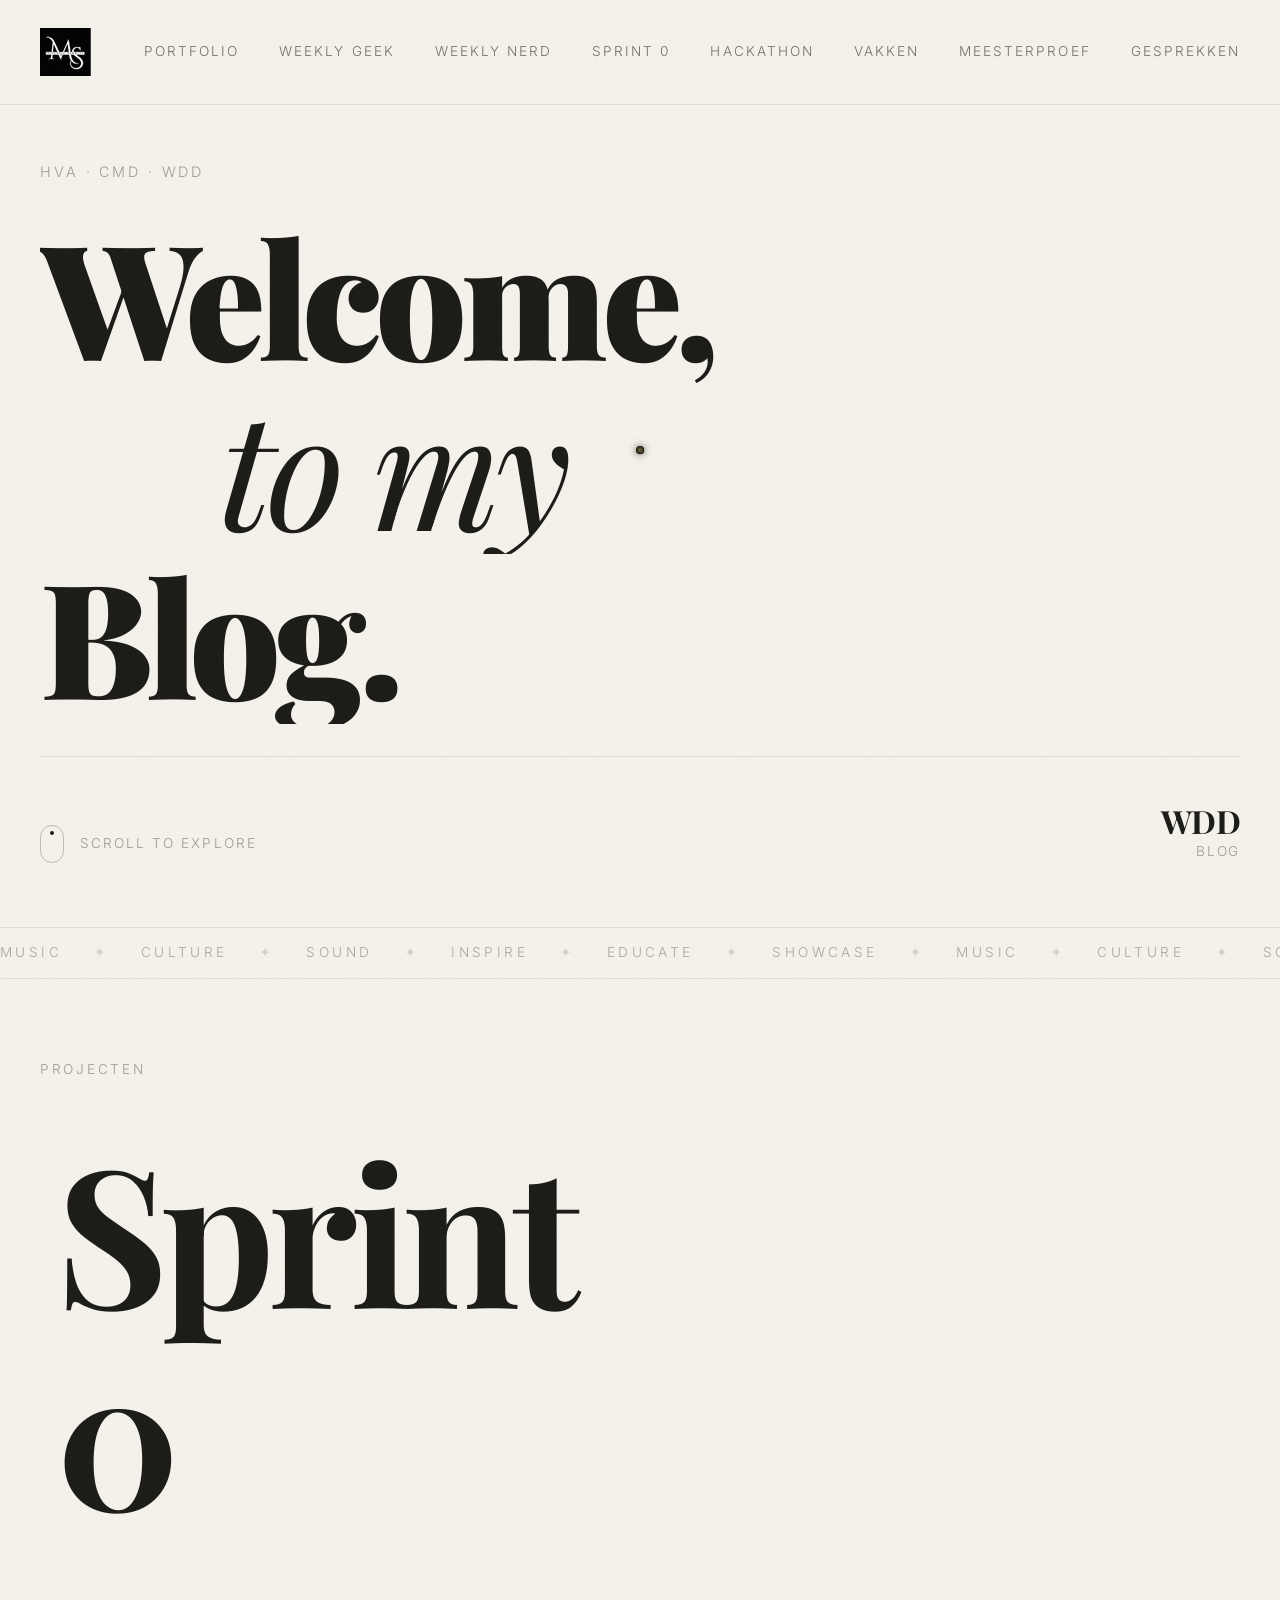
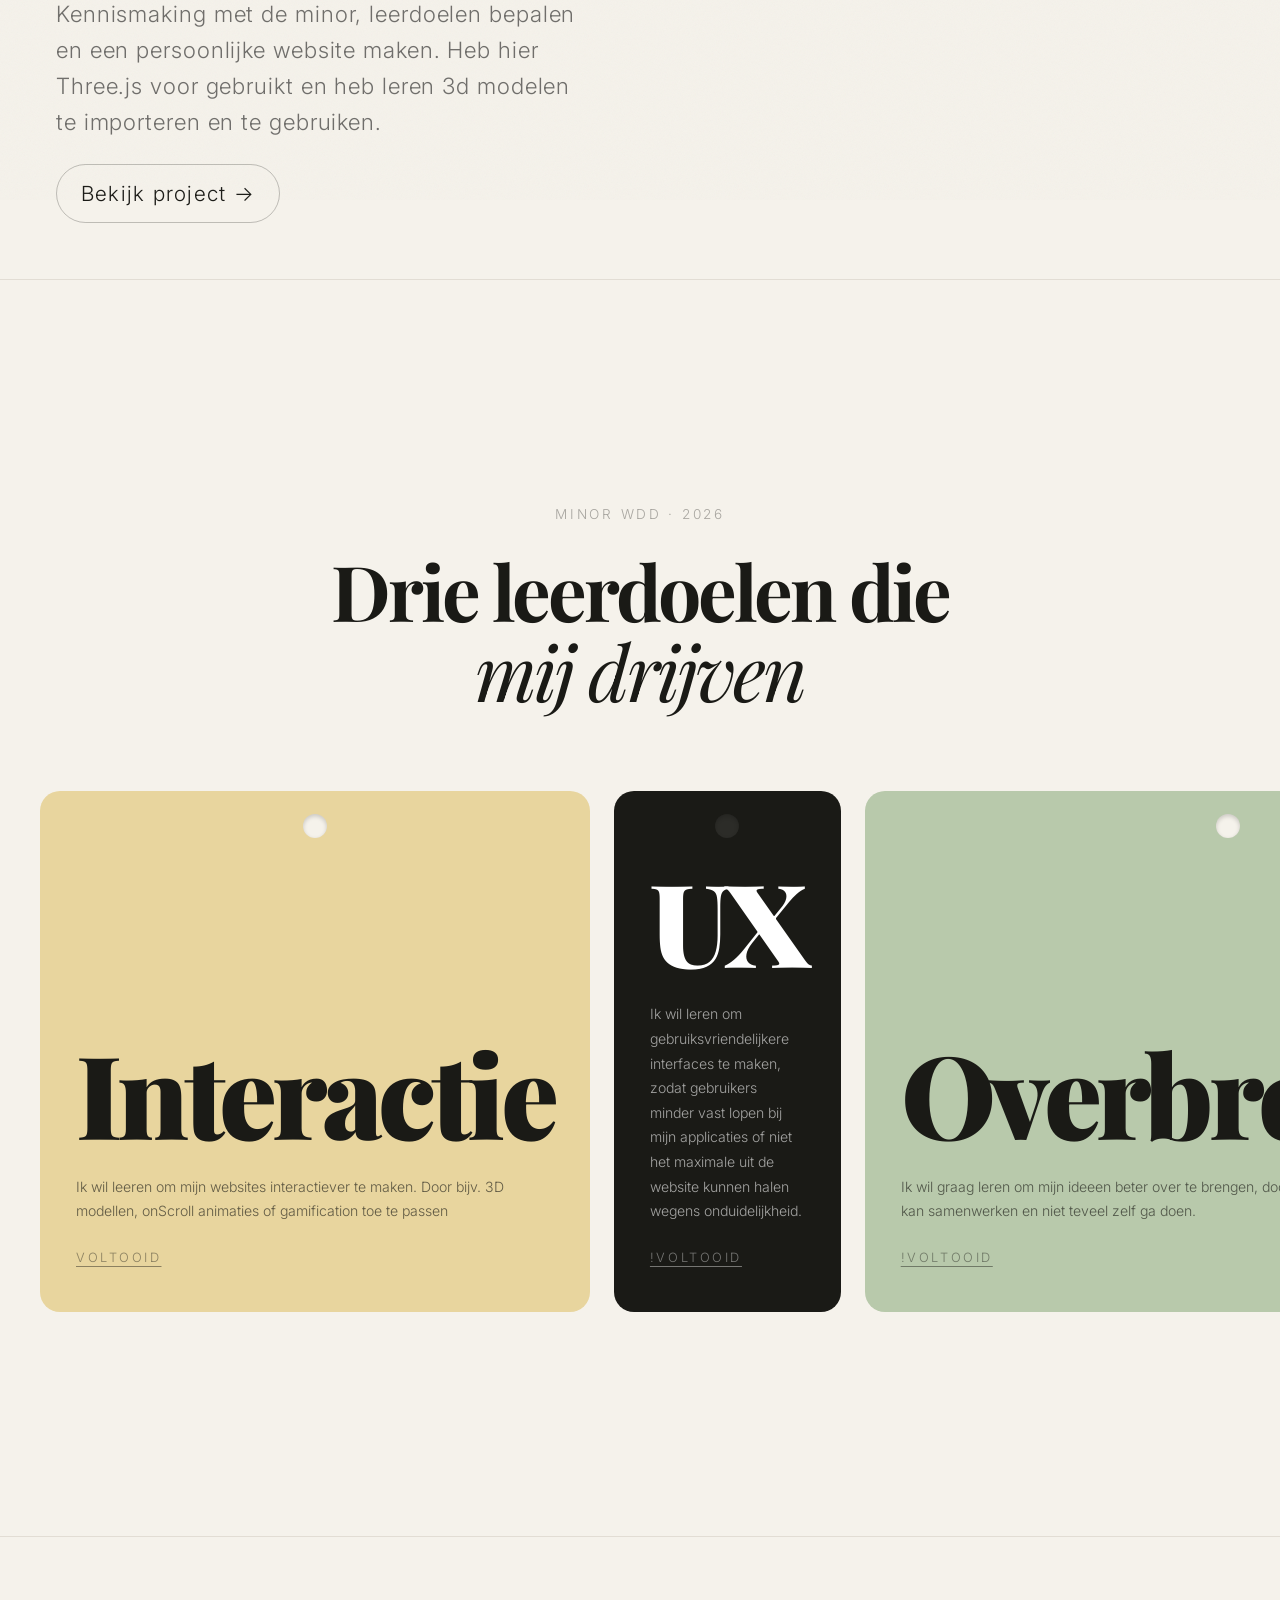
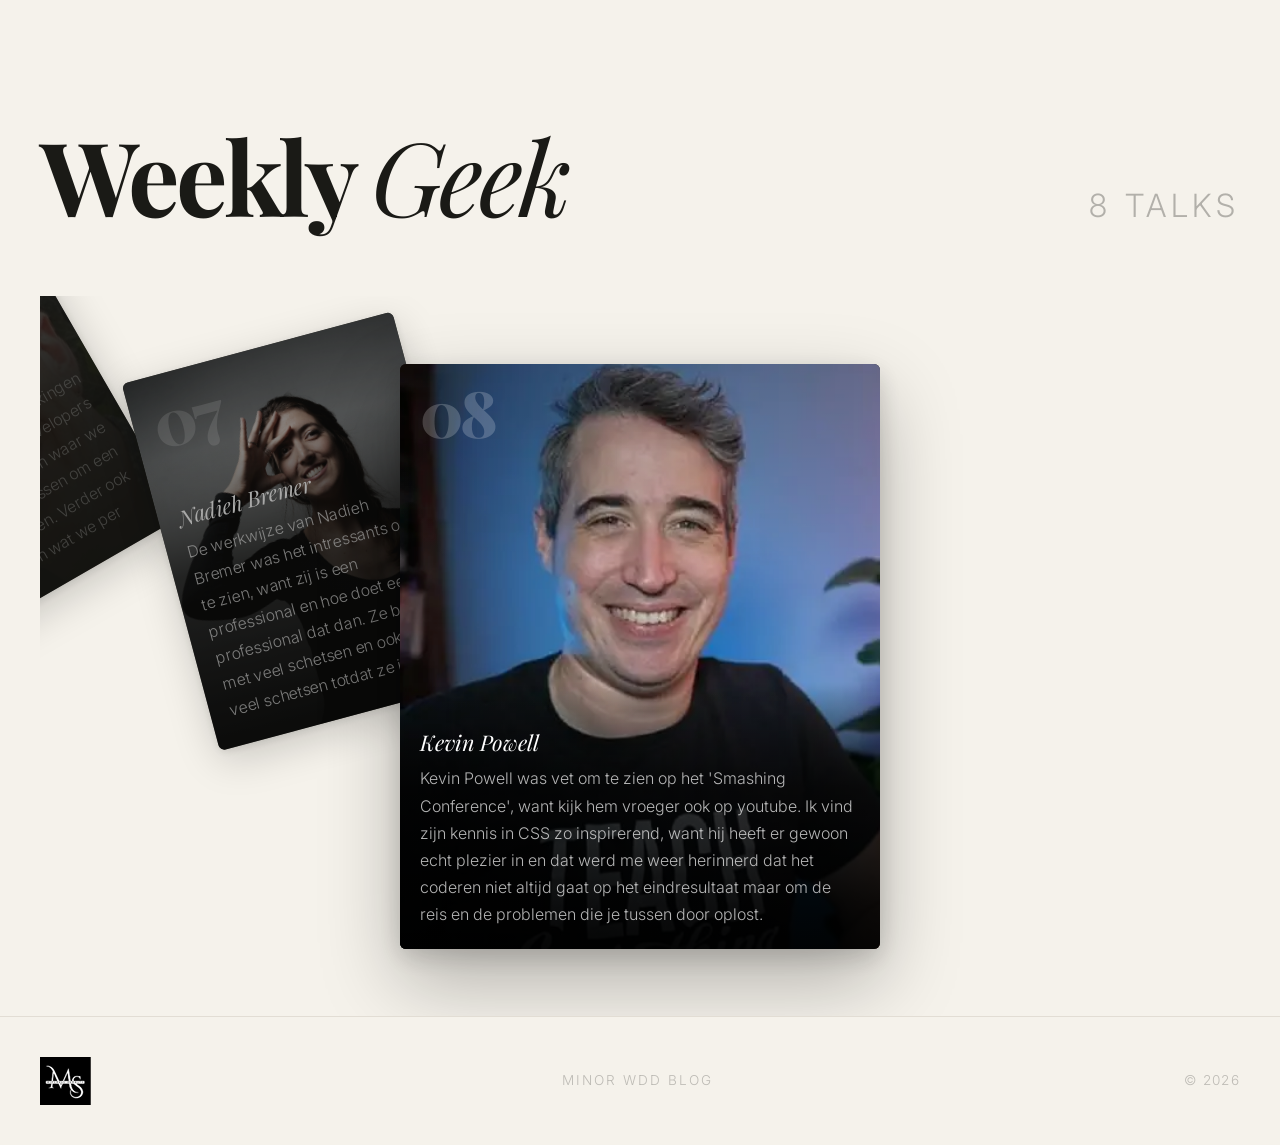
==== index.html @ b6c817f4 "udpate" ====
<!DOCTYPE html>
<html lang="en">
<head>
    <meta charset="UTF-8">
    <meta name="viewport" content="width=device-width, initial-scale=1.0">
    <link rel="preconnect" href="https://fonts.googleapis.com">
    <link rel="preconnect" href="https://fonts.gstatic.com" crossorigin>
    <link href="https://fonts.googleapis.com/css2?family=Playfair+Display:ital,wght@0,400;0,700;0,900;1,400;1,700&family=Inter:wght@300;400;500&display=swap" rel="stylesheet">
    <link rel="stylesheet" href="style.css">
    <link rel="stylesheet" href="test.css">
    <link rel="stylesheet" href="project-carousel.css">
    <title>Mitchell — Minor WDD Blog</title>
</head>
<body>

    <div class="cursor" id="cursor"></div>
    <div class="cursor-follower" id="cursor-follower"></div>

    <div class="loader" id="loader">
        <div class="loader-count" id="loader-count">00</div>
        <div class="loader-bar">
            <div class="loader-bar-fill" id="loader-bar-fill"></div>
        </div>
    </div>

    <div class="grain"></div>

    <header class="header">
        <div class="header-logo"><img src="logo.png" alt="Blog of Mitchell Scholte"></div>
        <nav class="header-nav">
            <a href="https://mitchellscholte.com/">Portfolio</a>
            <a href="#scroll-section">Weekly Geek</a>
            <a href="#grid-selection">Weekly Nerd</a>
            <a href="#sprint-section">Sprint 0</a>
            <a href="#hackathon-section">Hackathon</a>
            <a href="#vakken-section">Vakken</a>
            <a href="#meesterproef-section">Meesterproef</a>
            <a href="#gesprekken-section">Gesprekken</a>
        </nav>
    </header>

    <section class="hero">
        <p class="hero-eyebrow">HvA · CMD · WDD</p>
        <h1 class="hero-title">
            <div class="line"><span>Welcome,</span></div>
            <div class="line indent"><span><em>to my</em></span></div>
            <div class="line"><span>Blog.</span></div>
        </h1>
        <div class="hero-footer">
            <div class="hero-scroll-indicator">
                <div class="scroll-pill">
                    <div class="scroll-dot-inner"></div>
                </div>
                <span>Scroll to explore</span>
            </div>
            <div class="hero-stat">
                <div class="stat-num">WDD</div>
                <div class="stat-label">Blog</div>
            </div>
        </div>
    </section>

    <div class="marquee-section">
        <div class="marquee-inner">
            <span>Music</span><span class="dot">✦</span>
            <span>Culture</span><span class="dot">✦</span>
            <span>Sound</span><span class="dot">✦</span>
            <span>Inspire</span><span class="dot">✦</span>
            <span>Educate</span><span class="dot">✦</span>
            <span>Showcase</span><span class="dot">✦</span>
            <span>Music</span><span class="dot">✦</span>
            <span>Culture</span><span class="dot">✦</span>
            <span>Sound</span><span class="dot">✦</span>
            <span>Inspire</span><span class="dot">✦</span>
            <span>Educate</span><span class="dot">✦</span>
            <span>Showcase</span><span class="dot">✦</span>
        </div>
    </div>

<section class="slider" id="projecten-section">

  <div class="slider__header">
    <span class="slider__label">Projecten</span>
  </div>

  <div class="slider__body">
    <div class="slider__left">
      <h2 class="slider__title" aria-live="polite"></h2>
      <div class="slider__footer">
        <p class="slider__subtitle"></p>
        <a class="slider__cta" href="#" target="_blank" rel="noopener">Bekijk project →</a>
      </div>
    </div>
    <div class="slider__right">
      <div class="slider__images"></div>
    </div>
  </div>

</section>

    <!-- === LEERDOELEN === -->
    <section class="goals-section">
        <div class="goals-header">
            <span class="goals-eyebrow">Minor WDD · 2026</span>
            <h2 class="goals-title">Drie leerdoelen die<br><em>mij drijven</em></h2>
        </div>
        <div class="goals-grid">
            <div class="goal-card goal-card--warm">
                <div class="goal-card-stat">Interactie</div>
                <div class="goal-card-body">
                    <p>Ik wil leeren om mijn websites interactiever te maken. Door bijv. 3D modellen, onScroll animaties of gamification toe te passen</p>
                </div>
                <span class="goal-card-tag">Voltooid</span>
            </div>
            <div class="goal-card goal-card--dark">
                <div class="goal-card-stat">UX</div>
                <div class="goal-card-body">
                    <p>Ik wil leren om gebruiksvriendelijkere interfaces te maken, zodat gebruikers minder vast lopen bij mijn applicaties of niet het maximale uit de website kunnen halen wegens onduidelijkheid.</p>
                </div>
                <span class="goal-card-tag">!Voltooid</span>
            </div>
            <div class="goal-card goal-card--sage">
                <div class="goal-card-stat">Overbrengen</div>
                <div class="goal-card-body">
                    <p>Ik wil graag leren om mijn ideeen beter over te brengen, door duidelijke verwoording, zodat ik beter kan samenwerken en niet teveel zelf ga doen.</p>
                </div>
                <span class="goal-card-tag">!Voltooid</span>
            </div>
        </div>
    </section>

<section class="weekly-geek-carousel" id="scroll-section">
    <div class="weekly-geek-header">
        <h2>Weekly <em>Geek</em></h2>
        <p>8 talks</p>
    </div>
        <div class="carousel">
	<div class="carousel-item">
		<div class="carousel-box">
			<div class="num">01</div>
			<img src="weekly_geeks/killian-valkhof.png" />
			<div class="speaker-info">
				<div class="title">Killian Valkhof</div>
				<div class="speaker-bio">
					<p>Killian Valkhof is de maker van Polypane, een browser gemaakt voor responsive webontwikkeling en design. Hij starte al een zijn eerste webbureau op zijn 16e en dat voordat hij Polypane lanceerde.</p>
				</div>
			</div>
		</div>
	</div>

	<div class="carousel-item">
		<div class="carousel-box">
			<div class="num">02</div>
			<img src="weekly_geeks/peter-paul-koch.png" />
			<div class="speaker-info">
				<div class="title">Peter Paul Koch</div>
				<div class="speaker-bio">
					<p>Peter Paul Koch gaf een duidelijke uitleg over hoe het werk begon en werkt. Verder was zijn rol in de begin van het internet tijdperk erg inspirerend. Ik vond dat hij ons een geschiedenis les kregen die we zeker nodig hebben om de toekomst te creeren</p>
				</div>
			</div>
		</div>
	</div>

	<div class="carousel-item">
		<div class="carousel-box">
			<div class="num">03</div>
			<img src="weekly_geeks/niels-leenheen.png" />
			<div class="speaker-info">
				<div class="title">Niels Leenheen</div>
				<div class="speaker-bio">
					<p>Niels Leenheen was naar mijn mening de meest inspirerende spreker op 'the web u want' conference. Zijn combinatie van software en hardware bracht me echt terug naar mijn oude studie TI en wilde gelijk wat doen voor de meesterproef met hardware.</p>
				</div>
			</div>
		</div>
	</div>

	<div class="carousel-item">
		<div class="carousel-box">
			<div class="num">04</div>
			<img src="weekly_geeks/nils-binder.png" />
			<div class="speaker-info">
				<div class="title">Nils Binder</div>
				<div class="speaker-bio">
					<p>Nils Binder was onze CSS docent en hij leidt het webdevlopmentteam bij 9elements en heeft gewerkt voor klanten als Coca-Cola, Red Bull en FC Schalke 04. Verder vond ik zijn random artwork impressive.</p>
				</div>
			</div>
		</div>
	</div>

	<div class="carousel-item">
		<div class="carousel-box">
			<div class="num">05</div>
			<img src="weekly_geeks/robert-broersma.png" />
			<div class="speaker-info">
				<div class="title">Robert Broersma</div>
				<div class="speaker-bio">
					<p>Robert Broersma onderdeel van de Dutch Design System, hij vertelde ons hoe we websites kunnen maken met focus op accesbility.</p>
				</div>
			</div>
		</div>
	</div>

	<div class="carousel-item">
		<div class="carousel-box">
			<div class="num">06</div>
			<img src="weekly_geeks/john-huijkman.png" />
			<div class="speaker-info">
				<div class="title">John Huijkman</div>
				<div class="speaker-bio">
					<p>John Huijkman liep met ons langs verschillende beperkingen waar we ons als webdevelopers op moeten focussen en waar we ons op moeten focussen om een beter web te maken. Verder ook gingen we kijken wat we per beperking kunnen doen om aan de eisen van deze mensen te kunnen voldoen.</p>
				</div>
			</div>
		</div>
	</div>

	<div class="carousel-item">
		<div class="carousel-box">
			<div class="num">07</div>
			<img src="weekly_geeks/nadieh-bremer.png" />
			<div class="speaker-info">
				<div class="title">Nadieh Bremer</div>
				<div class="speaker-bio">
					<p>De werkwijze van Nadieh Bremer was het intressants om te zien, want zij is een professional en hoe doet een professional dat dan. Ze begint met veel schetsen en ook echt veel schetsen totdat ze iets vind wat ik ook super kan knap van haar vond is dat ze zich zelf geen developer noemt, maar wel mogelijk de mooiste websites maakt die ik heb gezien.</p>
				</div>
			</div>
		</div>
	</div>

	<div class="carousel-item">
		<div class="carousel-box">
			<div class="num">08</div>
			<img src="weekly_geeks/kevin-powell.png" />
			<div class="speaker-info">
				<div class="title">Kevin Powell</div>
				<div class="speaker-bio">
					<p>Kevin Powell was vet om te zien op het 'Smashing Conference', want kijk hem vroeger ook op youtube. Ik vind zijn kennis in CSS zo inspirerend, want hij heeft er gewoon echt plezier in en dat werd me weer herinnerd dat het coderen niet altijd gaat op het eindresultaat maar om de reis en de problemen die je tussen door oplost.</p>
				</div>
			</div>
		</div>
	</div>
</div>
</section>
    <!-- <section class="grid-section" id="grid-selection">
        <div class="grid-header reveal">
            <h2>Weekly <em>Nerd</em></h2>
            <p>5 total</p>
        </div>
        <div class="grid">
            <div class="grid-item reveal">
                <div class="grid-item-inner">
                    <img src="/weekly_nerd/tahoe.png" alt="Deep Cuts Vol. 1">
                    <div class="grid-item-info">
                        <span class="grid-item-tag">Niki Tonsky</span>
                        <p class="grid-item-title">It's hard to justify Tahoe icons</p>
                    </div>
                </div>
            </div>
            <div class="grid-item reveal">
                <div class="grid-item-inner">
                    <img src="/weekly_nerd/text-inputs.png" alt="The Live Set">
                    <div class="grid-item-info">
                        <span class="grid-item-tag">Heydon Pickering</span>
                        <p class="grid-item-title">What happened to Text Inputs</p>
                    </div>
                </div>
            </div>
            <div class="grid-item reveal">
                <div class="grid-item-inner">
                    <img src="/weekly_nerd/vasilis2.png" alt="Mix Theory">
                    <div class="grid-item-info">
                        <span class="grid-item-tag">Vasilis van Gemert</span>
                        <p class="grid-item-title">Exclusive Design</p>
                    </div>
                </div>
            </div>
            <div class="grid-item reveal">
                <div class="grid-item-inner">
                    <img src="/weekly_nerd/vasilis.png" alt="After Dark">
                    <div class="grid-item-info">
                        <span class="grid-item-tag">Vasilis van Gemert</span>
                        <p class="grid-item-title">Flipping Things</p>
                    </div>
                </div>
            </div>
            <div class="grid-item reveal">
                <div class="grid-item-inner">
                    <img src="/weekly_nerd/tetra.png" alt="Reverb Studies">
                    <div class="grid-item-info">
                        <span class="grid-item-tag">Leonie Watson</span>
                        <p class="grid-item-title">Accessibility and the agentic web</p>
                    </div>
                </div>
            </div>
        </div>
    </section> -->

    <!-- === SPRINT 0 === -->
    <!-- <section class="feature-section" id="sprint-section">
        <div class="feature-header reveal">
            <h2>Sprint <em>0</em></h2>
            <p>Oriëntatie</p>
        </div>
        <a href="sprint-0.html" class="feature-card reveal">
            <div class="feature-card-number">00</div>
            <div class="feature-card-content">
                <span class="feature-card-label">Sprint 0 — Minor WDD</span>
                <h3 class="feature-card-title">
                    Begin van<br>
                    <em>het avontuur</em>
                </h3>
                <p class="feature-card-desc">De eerste sprint was een kennismaking met de minor, de medestudenten en de manier van werken. Wat zijn mijn leerdoelen, wie ben ik als developer en waar wil ik naartoe?</p>
                <span class="feature-card-link">Lees verslag →</span>
            </div>
        </a>
    </section> -->

    <!-- === HACKATHON === -->
    <!-- <section class="feature-section" id="hackathon-section">
        <div class="feature-header reveal">
            <h2>Hacka<em>thon</em></h2>
            <p>Samenwerking</p>
        </div>
        <a href="hackathon.html" class="feature-card reveal">
            <div class="feature-card-number">48</div>
            <div class="feature-card-content">
                <span class="feature-card-label">Hackathon — Minor WDD</span>
                <h3 class="feature-card-title">
                    Bouwen onder<br>
                    <em>tijdsdruk</em>
                </h3>
                <p class="feature-card-desc">In een intensieve sessie werkten we samen aan een concept, van idee tot werkend prototype. Wat heb ik bijgedragen, wat leerde ik over samenwerken en snel beslissingen nemen?</p>
                <span class="feature-card-link">Lees verslag →</span>
            </div>
        </a>
    </section> -->

    <!-- === VAKKEN === -->
    <!-- <section class="vakken-section" id="vakken-section">
        <div class="grid-header reveal">
            <h2>Vak<em>ken</em></h2>
            <p>4 vakken</p>
        </div>
        <div class="vakken-grid reveal">
            <a href="vakken.html#css-to-the-rescue" class="vakken-item">
                <span class="vakken-item-number">No. 01</span>
                <p class="vakken-item-title">CSS to the <em>Rescue</em></p>
                <p class="vakken-item-desc">Experimenteren met CSS buiten de gebaande paden — van scroll-driven animations tot container queries en de kracht van moderne layout-technieken.</p>
                <span class="vakken-item-tag">CSS · Experimenteel</span>
            </a>
            <a href="vakken.html#human-centered-design" class="vakken-item">
                <span class="vakken-item-number">No. 02</span>
                <p class="vakken-item-title">Human Centered <em>Design</em></p>
                <p class="vakken-item-desc">Ontwerpen vanuit de gebruiker. Iteratief testen met echte mensen, luisteren naar feedback en de vertaalslag maken naar een betere interface.</p>
                <span class="vakken-item-tag">UX · Testen</span>
            </a>
            <a href="vakken.html#browser-technologies" class="vakken-item">
                <span class="vakken-item-number">No. 03</span>
                <p class="vakken-item-title">Browser <em>Technologies</em></p>
                <p class="vakken-item-desc">Progressive enhancement en feature detection als basis voor robuuste webapplicaties die werken voor iedereen, ongeacht browser of apparaat.</p>
                <span class="vakken-item-tag">Toegankelijkheid · PE</span>
            </a>
            <a href="vakken.html#web-app-from-scratch" class="vakken-item">
                <span class="vakken-item-number">No. 04</span>
                <p class="vakken-item-title">Web App from <em>Scratch</em></p>
                <p class="vakken-item-desc">Vanilla JavaScript, geen frameworks, geen shortcuts. Data ophalen, manipuleren en renderen zonder een enkel pakket te installeren.</p>
                <span class="vakken-item-tag">JavaScript · Vanilla</span>
            </a>
        </div>
    </section> -->

    <!-- === MEESTERPROEF === -->
    <!-- <section class="feature-section" id="meesterproef-section">
        <div class="feature-header reveal">
            <h2>Meester<em>proef</em></h2>
            <p>Eindproject</p>
        </div>
        <a href="meesterproef.html" class="feature-card reveal">
            <div class="feature-card-number">★</div>
            <div class="feature-card-content">
                <span class="feature-card-label">Meesterproef — Minor WDD</span>
                <h3 class="feature-card-title">
                    Alles komt<br>
                    <em>samen</em>
                </h3>
                <p class="feature-card-desc">Het eindproject van de minor: een echte opdracht voor een echte opdrachtgever. Wat was mijn rol, wat heb ik gebouwd en wat heb ik geleerd over mezelf als developer?</p>
                <span class="feature-card-link">Lees reflectie →</span>
            </div>
        </a>
    </section> -->

    <!-- === DRIE GESPREKKEN === -->
    <!-- <section class="gesprekken-section" id="gesprekken-section">
        <div class="grid-header reveal">
            <h2>Drie <em>Gesprekken</em></h2>
            <p>Reflectie</p>
        </div>
        <div class="gesprekken-grid">
            <a href="gesprekken/gesprek-1.html" class="gesprek-card reveal">
                <div class="gesprek-card-num">01</div>
                <span class="gesprek-card-label">Eerste gesprek</span>
                <p class="gesprek-card-title">Wie ben ik als <em>developer?</em></p>
                <p class="gesprek-card-desc">Een eerste gesprek over mijn leerdoelen, kwaliteiten en wat ik wil halen uit de minor.</p>
                <span class="gesprek-card-link">Lees reflectie →</span>
            </a>
            <a href="gesprekken/gesprek-2.html" class="gesprek-card reveal">
                <div class="gesprek-card-num">02</div>
                <span class="gesprek-card-label">Tweede gesprek</span>
                <p class="gesprek-card-title">Halverwege — wat <em>heb ik geleerd?</em></p>
                <p class="gesprek-card-desc">Terugkijken op de eerste helft van de minor: wat gaat goed, wat kan beter en waar ga ik op sturen?</p>
                <span class="gesprek-card-link">Lees reflectie →</span>
            </a>
            <a href="gesprekken/gesprek-3.html" class="gesprek-card reveal">
                <div class="gesprek-card-num">03</div>
                <span class="gesprek-card-label">Derde gesprek</span>
                <p class="gesprek-card-title">Blik op de <em>toekomst</em></p>
                <p class="gesprek-card-desc">Afsluiting van de minor: wat neem ik mee, hoe ben ik gegroeid en welke richting wil ik op?</p>
                <span class="gesprek-card-link">Lees reflectie →</span>
            </a>
        </div>
    </section> -->

    <footer class="footer">
        <div class="footer-logo"><img src="logo.png" alt="Minor WDD Blog"></div>
        <div class="footer-center">Minor WDD Blog</div>
        <div class="footer-meta">© 2026</div>
    </footer>

    <script src="script.js"></script>
    <script src="project-carousel.js"></script>
    <script src="test.js"></script>
    <script src="https://unpkg.co/gsap@3/dist/gsap.min.js"></script>
</body>
</html>
---- style.css ----
/* === RESET === */
*, *::before, *::after {
    margin: 0;
    padding: 0;
    box-sizing: border-box;
}

/* === VARIABLES === */
:root {
    --bg: #f5f2eb;
    --fg: #1a1a16;
    --accent: #c8a96e;
    --muted: #9a9a8e;
    --border: #e2ddd4;
    --font-display: 'Playfair Display', Georgia, serif;
    --font-body: 'Inter', system-ui, sans-serif;
    --ease-out: cubic-bezier(0.16, 1, 0.3, 1);
}

/* === BASE === */
html { scroll-behavior: auto; }

body {
    background: var(--bg);
    color: var(--fg);
    font-family: var(--font-body);
    font-weight: 300;
    font-size: 20px;
    line-height: 1.6;
    overflow-x: hidden;
    cursor: none;
}

a { color: inherit; text-decoration: none; }

img {
    display: block;
    width: 100%;
    height: 100%;
    object-fit: cover;
}

/* === GRAIN === */
.grain {
    position: fixed;
    inset: -200%;
    width: 400%;
    height: 400%;
    z-index: 9995;
    pointer-events: none;
    background-image: url("data:image/svg+xml,%3Csvg viewBox='0 0 256 256' xmlns='http://www.w3.org/2000/svg'%3E%3Cfilter id='n'%3E%3CfeTurbulence type='fractalNoise' baseFrequency='0.9' numOctaves='4' stitchTiles='stitch'/%3E%3C/filter%3E%3Crect width='100%25' height='100%25' filter='url(%23n)'/%3E%3C/svg%3E");
    background-repeat: repeat;
    background-size: 150px;
    opacity: 0.04;
    animation: grain-shift 8s steps(10) infinite;
}

@keyframes grain-shift {
    0%,100% { transform: translate(0, 0); }
    10% { transform: translate(-2%, -3%); }
    20% { transform: translate(3%, 1%); }
    30% { transform: translate(-1%, 4%); }
    40% { transform: translate(4%, -2%); }
    50% { transform: translate(-3%, 3%); }
    60% { transform: translate(2%, -4%); }
    70% { transform: translate(-4%, 1%); }
    80% { transform: translate(1%, -1%); }
    90% { transform: translate(-2%, 2%); }
}

/* === CURSOR (hidden — replaced by trail) === */
.cursor, .cursor-follower { display: none; }

/* === MOUSE TRAIL === */
.trail-dot {
    position: fixed;
    top: 0;
    left: 0;
    border-radius: 50%;
    pointer-events: none;
    z-index: 9999;
    opacity: 0;
}

/* === LOADER === */
.loader {
    position: fixed;
    inset: 0;
    background: var(--bg);
    z-index: 9000;
    display: flex;
    flex-direction: column;
    align-items: center;
    justify-content: center;
    gap: 2.5rem;
}

.loader.out {
    pointer-events: none;
    animation: loader-out 0.9s var(--ease-out) forwards;
}

@keyframes loader-out {
    0% { clip-path: inset(0 0 0 0); }
    100% { clip-path: inset(0 0 100% 0); }
}

.loader-count {
    font-family: var(--font-display);
    font-size: clamp(6rem, 18vw, 16rem);
    font-weight: 700;
    letter-spacing: -0.04em;
    line-height: 1;
    color: var(--fg);
    font-variant-numeric: tabular-nums;
}

.loader-bar {
    width: min(280px, 60vw);
    height: 1px;
    background: var(--border);
    position: relative;
    overflow: hidden;
}

.loader-bar-fill {
    position: absolute;
    left: 0;
    top: 0;
    height: 100%;
    width: 0%;
    background: var(--fg);
}

/* === HEADER === */
.header {
    position: fixed;
    background: rgba(245, 242, 235, 0.82);
    backdrop-filter: blur(12px);
    top: 0;
    left: 0;
    right: 0;
    z-index: 100;
    padding: 1.75rem 2.5rem;
    display: flex;
    align-items: center;
    justify-content: space-between;
    border-bottom: 1px solid var(--border);
}

.header-logo {
    font-family: var(--font-display);
    font-style: italic;
    font-size: 1.1rem;
    color: var(--fg);
    letter-spacing: 0.01em;
}

.header-nav {
    display: flex;
    gap: 2.5rem;
}

.header-nav a {
    font-size: 0.85rem;
    letter-spacing: 0.15em;
    text-transform: uppercase;
    color: var(--fg);
    opacity: 0.6;
    transition: opacity 0.25s;
}

.header-nav a:hover { opacity: 1; }

.header-meta {
    color: var(--fg);
}

/* === STATUS WIDGET === */
.status-widget {
    display: flex;
    align-items: center;
    gap: 0.4rem;
    font-size: 0.85rem;
    letter-spacing: 0.04em;
}

.status-label {
    opacity: 0.35;
    text-transform: uppercase;
    letter-spacing: 0.12em;
    font-size: 1rem;
    flex-shrink: 0;
}

.status-text {
    font-style: italic;
    font-family: var(--font-display);
    font-size: 1.1rem;
    opacity: 0;
    transition: opacity 0.5s ease, transform 0.5s var(--ease-out);
    transform: translateY(6px);
    display: inline-block;
}

.status-text.visible {
    opacity: 1;
    transform: translateY(0);
}

/* === HERO === */
.hero {
    min-height: 100svh;
    padding: 10rem 2.5rem 4rem;
    display: flex;
    flex-direction: column;
    justify-content: space-between;
    overflow: hidden;
}

.hero-eyebrow {
    font-size: 0.9rem;
    letter-spacing: 0.2em;
    text-transform: uppercase;
    opacity: 0;
    transform: translateY(16px);
    transition: opacity 0.8s ease 0.1s, transform 0.8s var(--ease-out) 0.1s;
}

.is-loaded .hero-eyebrow {
    opacity: 0.4;
    transform: translateY(0);
}

.hero-title {
    font-family: var(--font-display);
    font-size: clamp(3.5rem, 12.5vw, 13.5rem);
    font-weight: 900;
    line-height: 0.92;
    letter-spacing: -0.04em;
    margin: auto 0;
    padding: 2rem 0;
}

.hero-title .line {
    overflow: hidden;
    display: block;
    line-height: 1;
    padding-bottom: 0.06em;
}

.hero-title .line span {
    display: block;
    transform: translateY(105%);
    transition: transform 1.2s var(--ease-out);
}

.is-loaded .hero-title .line:nth-child(1) span {
    transform: translateY(0);
    transition-delay: 0.15s;
}

.is-loaded .hero-title .line:nth-child(2) span {
    transform: translateY(0);
    transition-delay: 0.3s;
}

.is-loaded .hero-title .line:nth-child(3) span {
    transform: translateY(0);
    transition-delay: 0.45s;
}

.hero-title .line.indent span { padding-left: 14vw; }
.hero-title em { font-style: italic; font-weight: 400; }

.hero-footer {
    display: flex;
    justify-content: space-between;
    align-items: flex-end;
    padding-top: 3rem;
    border-top: 1px solid var(--border);
    opacity: 0;
    transform: translateY(20px);
    transition: opacity 0.8s ease 0.9s, transform 0.8s var(--ease-out) 0.9s;
}

.is-loaded .hero-footer {
    opacity: 1;
    transform: translateY(0);
}

.hero-scroll-indicator {
    display: flex;
    align-items: center;
    gap: 1rem;
}

.scroll-pill {
    width: 24px;
    height: 38px;
    border: 1px solid rgba(26, 26, 22, 0.25);
    border-radius: 12px;
    display: flex;
    justify-content: center;
    align-items: flex-start;
    padding: 5px;
}

.scroll-dot-inner {
    width: 4px;
    height: 4px;
    background: var(--fg);
    border-radius: 50%;
    animation: scroll-bounce 2s ease infinite;
}

@keyframes scroll-bounce {
    0%,100% { transform: translateY(0); opacity: 1; }
    50% { transform: translateY(14px); opacity: 0.3; }
}

.hero-scroll-indicator span {
    font-size: 0.85rem;
    letter-spacing: 0.15em;
    text-transform: uppercase;
    opacity: 0.4;
}

.hero-stat { text-align: right; }

.stat-num {
    font-family: var(--font-display);
    font-size: 2rem;
    font-weight: 700;
    letter-spacing: -0.02em;
    line-height: 1;
}

.stat-label {
    font-size: 0.85rem;
    letter-spacing: 0.12em;
    text-transform: uppercase;
    opacity: 0.4;
    margin-top: 0.25rem;
}

/* === MARQUEE === */
.marquee-section {
    border-top: 1px solid var(--border);
    border-bottom: 1px solid var(--border);
    padding: 0.9rem 0;
    overflow: hidden;
}

.marquee-inner {
    display: flex;
    gap: 2rem;
    white-space: nowrap;
    width: max-content;
    animation: marquee-scroll 14s linear infinite;
}

.marquee-inner span {
    font-size: 0.85rem;
    letter-spacing: 0.25em;
    text-transform: uppercase;
    opacity: 0.35;
    flex-shrink: 0;
}

.marquee-inner .dot { opacity: 0.15; }

@keyframes marquee-scroll {
    from { transform: translateX(0); }
    to { transform: translateX(-50%); }
}

/* === SCROLL SECTION (Horizontal) === */
.scroll-section {
    height: 450vh;
    position: relative;
}

.scroll-sticky {
    position: sticky;
    top: 0;
    height: 100vh;
    overflow: hidden;
    display: flex;
    flex-direction: column;
    justify-content: center;
}

.scroll-section-header {
    padding: 0 2.5rem;
    margin-bottom: 2.5rem;
}

.section-label {
    font-size: 0.85rem;
    letter-spacing: 0.2em;
    text-transform: uppercase;
    opacity: 0.35;
    display: block;
    margin-bottom: 0.4rem;
}

.scroll-section-header h2 {
    font-family: var(--font-display);
    font-size: clamp(2rem, 5vw, 4.5rem);
    font-weight: 700;
    letter-spacing: -0.03em;
    line-height: 1;
}

.scroll-section-header h2 em {
    font-style: italic;
    font-weight: 400;
}

.carousel {
    display: flex;
    align-items: center;
    gap: 1.5rem;
    padding: 0 2.5rem;
    will-change: transform;
}

.card {
    flex-shrink: 0;
    width: clamp(220px, 24vw, 340px);
    position: relative;
    display: block;
    color: inherit;
}

.card--tall {
    margin-top: -5rem;
    width: clamp(240px, 26vw, 360px);
}

.card-image {
    width: 100%;
    aspect-ratio: 3 / 4;
    overflow: hidden;
    position: relative;
    background: var(--border);
}

.card--tall .card-image { aspect-ratio: 2 / 3; }

.card-image img {
    width: 100%;
    height: 100%;
    object-fit: cover;
    filter: grayscale(100%) brightness(0.85);
    transition: transform 0.9s var(--ease-out), filter 0.5s;
    will-change: transform;
}

.card:hover .card-image img {
    transform: scale(1.06);
    filter: grayscale(0%) brightness(0.95);
}

.card-overlay {
    position: absolute;
    inset: 0;
    background: linear-gradient(to top, rgba(10,10,8,0.65) 0%, transparent 55%);
    opacity: 0;
    transition: opacity 0.4s;
}

.card:hover .card-overlay { opacity: 1; }

.card-meta {
    display: flex;
    justify-content: space-between;
    align-items: center;
    padding: 0.875rem 0 0.5rem;
    border-bottom: 1px solid var(--border);
}

.card-number {
    font-family: var(--font-display);
    font-size: 0.9rem;
    font-style: italic;
    color: var(--muted);
}

.card-tag {
    font-size: 0.8rem;
    letter-spacing: 0.2em;
    text-transform: uppercase;
    color: var(--accent);
}

.card-title {
    margin-top: 0.5rem;
    font-size: 0.82rem;
    letter-spacing: 0.02em;
    opacity: 0.6;
}

/* === GOALS / LEERDOELEN === */
.goals-section {
    padding: 14rem 2.5rem;
    border-top: 1px solid var(--border);
}

.goals-header {
    text-align: center;
    margin-bottom: 5rem;
}

.goals-eyebrow {
    font-size: 0.85rem;
    letter-spacing: 0.2em;
    text-transform: uppercase;
    opacity: 0.35;
    display: block;
    margin-bottom: 1.5rem;
    font-family: var(--font-body);
}

.goals-title {
    font-family: var(--font-display);
    font-size: clamp(2.5rem, 6vw, 6rem);
    font-weight: 700;
    letter-spacing: -0.04em;
    line-height: 1.05;
}

.goals-title em { font-style: italic; font-weight: 400; }

.goals-grid {
    display: grid;
    grid-template-columns: repeat(3, 1fr);
    gap: 1.5rem;
}

.goal-card {
    position: relative;
    border-radius: 1.25rem;
    padding: 4.5rem 2.25rem 2.75rem;
    min-height: 520px;
    display: flex;
    flex-direction: column;
    gap: 1.5rem;
    transition: transform 0.4s var(--ease-out), box-shadow 0.4s;
}

.goal-card:hover {
    transform: translateY(-6px);
    box-shadow: 0 24px 60px rgba(0, 0, 0, 0.12);
}

/* Punched hole at top */
.goal-card::before {
    content: '';
    position: absolute;
    top: 1.4rem;
    left: 50%;
    transform: translateX(-50%);
    width: 1.5rem;
    height: 1.5rem;
    border-radius: 50%;
    background: var(--bg);
    box-shadow: inset 0 2px 4px rgba(0, 0, 0, 0.18);
    z-index: 2;
}

.goal-card--warm  { background: #e8d59e; }
.goal-card--dark  { background: var(--fg); }
.goal-card--sage  { background: #b8c9ab; }

.goal-card--dark::before { background: #2c2c28; }

.goal-card-stat {
    font-family: var(--font-display);
    font-size: clamp(4rem, 9vw, 8rem);
    font-weight: 900;
    letter-spacing: -0.04em;
    line-height: 1;
    margin-top: auto;
}

.goal-card--warm .goal-card-stat,
.goal-card--sage .goal-card-stat  { color: var(--fg); }
.goal-card--dark .goal-card-stat  { color: #fff; }

.goal-card-body p {
    font-size: 0.88rem;
    line-height: 1.75;
}

.goal-card--warm .goal-card-body p,
.goal-card--sage .goal-card-body p { color: rgba(26, 26, 22, 0.65); }
.goal-card--dark .goal-card-body p { color: rgba(255, 255, 255, 0.6); }

.goal-card-tag {
    font-size: 0.8rem;
    letter-spacing: 0.2em;
    text-transform: uppercase;
    text-decoration: underline;
    text-underline-offset: 4px;
    font-family: var(--font-body);
}

.goal-card--warm .goal-card-tag,
.goal-card--sage .goal-card-tag { color: rgba(26, 26, 22, 0.45); }
.goal-card--dark .goal-card-tag { color: rgba(255, 255, 255, 0.4); }

/* === GRID SECTION === */
.grid-section {
    padding: 12rem 2.5rem 14rem;
    border-top: 1px solid var(--border);
}

.grid-header {
    display: flex;
    justify-content: space-between;
    align-items: baseline;
    margin-bottom: 4rem;
}

.grid-header h2 {
    font-family: var(--font-display);
    font-size: clamp(3rem, 8vw, 8rem);
    font-weight: 700;
    letter-spacing: -0.04em;
    line-height: 0.9;
}

.grid-header h2 em { font-style: italic; font-weight: 400; }

.grid-header p {
    font-size: 0.85rem;
    letter-spacing: 0.15em;
    text-transform: uppercase;
    opacity: 0.3;
}

.grid {
    display: grid;
    grid-template-columns: repeat(12, 1fr);
    gap: 1rem;
    align-items: start;
}

.grid-item { grid-column: span 4; }
.grid-item:nth-child(1) { grid-column: span 8; }
.grid-item:nth-child(2) { grid-column: span 4; }
.grid-item:nth-child(3) { grid-column: span 4; }
.grid-item:nth-child(4) { grid-column: span 4; }
.grid-item:nth-child(5) { grid-column: span 4; }
.grid-item:nth-child(6) { grid-column: span 6; }
.grid-item:nth-child(7) { grid-column: span 6; }
.grid-item:nth-child(8) { grid-column: span 3; }
.grid-item:nth-child(9) { grid-column: span 3; }
.grid-item:nth-child(10) { grid-column: span 6; }

.grid-item-inner {
    position: relative;
    overflow: hidden;
    aspect-ratio: 1;
    background: var(--border);
}

.grid-item:nth-child(1) .grid-item-inner,
.grid-item:nth-child(6) .grid-item-inner,
.grid-item:nth-child(7) .grid-item-inner { aspect-ratio: 16 / 9; }

.grid-item:nth-child(8) .grid-item-inner,
.grid-item:nth-child(9) .grid-item-inner { aspect-ratio: 3 / 4; }

.grid-item img {
    width: 100%;
    height: 100%;
    object-fit: cover;
     filter: grayscale(100%) brightness(0.85);
    transition: transform 0.9s var(--ease-out), filter 0.4s;
}

.grid-item:hover img {
    transform: scale(1.05);
    filter: grayscale(0%) brightness(0.9);
}

.grid-item-info {
    position: absolute;
    bottom: 0;
    left: 0;
    right: 0;
    padding: 1.25rem;
    background: linear-gradient(to top, rgba(10,10,8,0.85), transparent);
    transform: translateY(100%);
    transition: transform 0.5s var(--ease-out);
}

.grid-item:hover .grid-item-info { transform: translateY(0); }

.grid-item-tag {
    font-size: 0.8rem;
    letter-spacing: 0.2em;
    text-transform: uppercase;
    color: var(--accent);
    display: block;
}

.grid-item-title {
    font-family: var(--font-display);
    font-size: 1rem;
    font-style: italic;
    margin-top: 0.2rem;
}

/* === FOOTER === */
.footer {
    padding: 2.5rem;
    border-top: 1px solid var(--border);
    display: flex;
    justify-content: space-between;
    align-items: center;
}

.footer-logo {
    font-family: var(--font-display);
    font-style: italic;
    font-size: 1.2rem;
}

.footer-center {
    font-size: 0.85rem;
    letter-spacing: 0.15em;
    text-transform: uppercase;
    opacity: 0.25;
}

.footer-meta {
    font-size: 0.85rem;
    letter-spacing: 0.1em;
    opacity: 0.25;
}

/* === SCROLL REVEAL === */
.reveal {
    opacity: 0;
    transform: translateY(30px);
    transition: opacity 0.9s var(--ease-out), transform 0.9s var(--ease-out);
}

.reveal.visible {
    opacity: 1;
    transform: translateY(0);
}

/* === FEATURE SECTION (Sprint 0, Hackathon, Meesterproef) === */
.feature-section {
    padding: 12rem 2.5rem 14rem;
    border-top: 1px solid var(--border);
}

.feature-header {
    display: flex;
    justify-content: space-between;
    align-items: baseline;
    margin-bottom: 4rem;
}

.feature-header h2 {
    font-family: var(--font-display);
    font-size: clamp(3rem, 8vw, 8rem);
    font-weight: 700;
    letter-spacing: -0.04em;
    line-height: 0.9;
}

.feature-header h2 em { font-style: italic; font-weight: 400; }

.feature-header p {
    font-size: 0.85rem;
    letter-spacing: 0.15em;
    text-transform: uppercase;
    opacity: 0.3;
}

.feature-card {
    display: grid;
    grid-template-columns: 1fr 1.4fr;
    gap: 4rem;
    align-items: center;
    padding: 4rem 0;
    border-top: 1px solid var(--border);
    text-decoration: none;
    color: inherit;
    transition: opacity 0.3s;
}

.feature-card:hover { opacity: 0.75; }

.feature-card-number {
    font-family: var(--font-display);
    font-size: clamp(5rem, 14vw, 14rem);
    font-weight: 900;
    letter-spacing: -0.05em;
    line-height: 1;
    color: var(--border);
}

.feature-card-content {
    display: flex;
    flex-direction: column;
    gap: 1.25rem;
}

.feature-card-label {
    font-size: 0.85rem;
    letter-spacing: 0.22em;
    text-transform: uppercase;
    color: var(--accent);
}

.feature-card-title {
    font-family: var(--font-display);
    font-size: clamp(1.8rem, 4vw, 3.5rem);
    font-weight: 700;
    letter-spacing: -0.03em;
    line-height: 1.05;
}

.feature-card-title em { font-style: italic; font-weight: 400; display: block; }

.feature-card-desc {
    font-size: 0.9rem;
    line-height: 1.75;
    opacity: 0.45;
    max-width: 480px;
}

.feature-card-link {
    font-size: 0.85rem;
    letter-spacing: 0.2em;
    text-transform: uppercase;
    opacity: 0.4;
    margin-top: 0.5rem;
    display: inline-block;
}

.feature-card:hover .feature-card-link { opacity: 0.9; }

/* === VAKKEN SECTION === */
.vakken-section {
    padding: 12rem 2.5rem 14rem;
    border-top: 1px solid var(--border);
}

.vakken-grid {
    display: grid;
    grid-template-columns: repeat(4, 1fr);
    border: 1px solid var(--border);
    margin-top: 4rem;
}

.vakken-item {
    padding: 2.5rem 2rem;
    display: flex;
    flex-direction: column;
    gap: 1rem;
    transition: background 0.3s;
    text-decoration: none;
    color: inherit;
}

.vakken-item + .vakken-item { border-left: 1px solid var(--border); }

.vakken-item:hover { background: rgba(26, 26, 22, 0.04); }

.vakken-item-number {
    font-family: var(--font-display);
    font-size: 0.9rem;
    font-style: italic;
    color: var(--muted);
}

.vakken-item-tag {
    font-size: 0.8rem;
    letter-spacing: 0.22em;
    text-transform: uppercase;
    color: var(--accent);
    margin-top: auto;
    padding-top: 2rem;
    border-top: 1px solid var(--border);
}

.vakken-item-title {
    font-family: var(--font-display);
    font-size: clamp(1rem, 1.8vw, 1.35rem);
    font-weight: 700;
    letter-spacing: -0.02em;
    line-height: 1.25;
    flex: 1;
}

.vakken-item-title em { font-style: italic; font-weight: 400; }

.vakken-item-desc {
    font-size: 0.8rem;
    line-height: 1.65;
    opacity: 0.4;
}

/* === GESPREKKEN SECTION === */
.gesprekken-section {
    padding: 12rem 2.5rem 14rem;
    border-top: 1px solid var(--border);
}

.gesprekken-grid {
    display: grid;
    grid-template-columns: repeat(3, 1fr);
    gap: 1.5rem;
    margin-top: 4rem;
}

.gesprek-card {
    display: flex;
    flex-direction: column;
    gap: 1.25rem;
    padding: 2.5rem;
    border: 1px solid var(--border);
    text-decoration: none;
    color: inherit;
    transition: border-color 0.3s, background 0.3s;
}

.gesprek-card:hover {
    border-color: rgba(200, 169, 110, 0.4);
    background: rgba(200, 169, 110, 0.03);
}

.gesprek-card-num {
    font-family: var(--font-display);
    font-size: clamp(3.5rem, 7vw, 6rem);
    font-weight: 900;
    letter-spacing: -0.05em;
    line-height: 1;
    color: var(--border);
    transition: color 0.3s;
}

.gesprek-card:hover .gesprek-card-num { color: var(--muted); }

.gesprek-card-label {
    font-size: 0.82rem;
    letter-spacing: 0.22em;
    text-transform: uppercase;
    color: var(--accent);
}

.gesprek-card-title {
    font-family: var(--font-display);
    font-size: clamp(1.1rem, 2vw, 1.4rem);
    font-weight: 700;
    letter-spacing: -0.02em;
    line-height: 1.2;
    flex: 1;
}

.gesprek-card-title em { font-style: italic; font-weight: 400; }

.gesprek-card-desc {
    font-size: 0.82rem;
    line-height: 1.65;
    opacity: 0.4;
}

.gesprek-card-link {
    font-size: 0.82rem;
    letter-spacing: 0.2em;
    text-transform: uppercase;
    opacity: 0.3;
    display: inline-block;
    transition: opacity 0.25s;
}

.gesprek-card:hover .gesprek-card-link { opacity: 0.75; }

/* === RESPONSIVE === */
@media (max-width: 768px) {
    .header { padding: 1.25rem 1.5rem; }
    .header-meta { display: none; }

    .hero { padding: 8rem 1.5rem 3rem; }
    .hero-title .line.indent span { padding-left: 20vw; }

    .scroll-section-header,
    .carousel { padding: 0 1.5rem; }

    .grid-section { padding: 5rem 1.5rem 6rem; }

    .grid { grid-template-columns: repeat(2, 1fr); }
    .grid-item, .grid-item:nth-child(n) { grid-column: span 1; }
    .grid-item:nth-child(1) { grid-column: span 2; }

    .feature-section,
    .vakken-section,
    .gesprekken-section { padding: 5rem 1.5rem 6rem; }

    .feature-card { grid-template-columns: 1fr; gap: 2rem; }
    .feature-card-number { font-size: clamp(4rem, 20vw, 8rem); }

    .vakken-grid { grid-template-columns: repeat(2, 1fr); }
    .vakken-item + .vakken-item { border-left: none; }
    .vakken-item:nth-child(odd) { border-right: 1px solid var(--border); }
    .vakken-item:nth-child(3),
    .vakken-item:nth-child(4) { border-top: 1px solid var(--border); }

    .goals-section { padding: 6rem 1.5rem; }
    .goals-grid { grid-template-columns: 1fr; gap: 1rem; }

    .gesprekken-grid { grid-template-columns: 1fr; }

    .footer {
        padding: 2rem 1.5rem;
        flex-direction: column;
        gap: 1rem;
        text-align: center;
    }
}
---- test.css ----
/* === WEEKLY GEEK CAROUSEL === */
.weekly-geek-carousel {
  background: var(--bg);
  border-top: 1px solid var(--border);
  padding: 12rem 2.5rem 0;
}

.weekly-geek-header {
  display: flex;
  justify-content: space-between;
  align-items: baseline;
  margin-bottom: 4rem;
}

.weekly-geek-header h2 {
  font-family: var(--font-display);
  font-size: clamp(3rem, 8vw, 8rem);
  font-weight: 700;
  letter-spacing: -0.04em;
  line-height: 0.9;
  color: var(--fg);
}

.weekly-geek-header h2 em {
  font-style: italic;
  font-weight: 400;
}

.weekly-geek-header p {
  font-size: 2rem;
  letter-spacing: 0.15em;
  text-transform: uppercase;
  opacity: 0.3;
  color: var(--fg);
}

/* === CAROUSEL CONTAINER === */
.weekly-geek-carousel .carousel {
  position: relative;
  z-index: 1;
  height: 80vh;
  overflow: hidden;
  pointer-events: none;
}

/* === CAROUSEL ITEMS === */
.weekly-geek-carousel .carousel-item {
  --items: 8;
  --width: clamp(160px, 22vw, 280px);
  --height: clamp(220px, 32vw, 380px);
  --x: calc(var(--active) * 800%);
  --y: calc(var(--active) * 200%);
  --rot: calc(var(--active) * 120deg);
  --opacity: calc(var(--zIndex) / var(--items) * 3 - 2);
  overflow: hidden;
  position: absolute;
  z-index: var(--zIndex);
  width: var(--width);
  height: var(--height);
  margin: calc(var(--height) * -0.5) 0 0 calc(var(--width) * -0.5);
  border-radius: 6px;
  top: 50%;
  left: 50%;
  user-select: none;
  transform-origin: 0% 100%;
  box-shadow: 0 12px 40px rgba(0, 0, 0, 0.18), 0 2px 8px rgba(0, 0, 0, 0.1);
  background: var(--fg);
  pointer-events: all;
  transform: translate(var(--x), var(--y)) rotate(var(--rot));
  transition: transform 0.8s cubic-bezier(0, 0.02, 0, 1),
              width 0.8s cubic-bezier(0, 0.02, 0, 1),
              height 0.8s cubic-bezier(0, 0.02, 0, 1),
              margin 0.8s cubic-bezier(0, 0.02, 0, 1);
}

.weekly-geek-carousel .carousel-item.is-active {
  --width: clamp(300px, 38vw, 480px);
  --height: clamp(420px, 65vh, 640px);
  box-shadow: 0 32px 80px rgba(0, 0, 0, 0.28), 0 8px 24px rgba(0, 0, 0, 0.15);
}

.weekly-geek-carousel .carousel-box {
  position: absolute;
  z-index: 1;
  inset: 0;
  transition: opacity 0.8s cubic-bezier(0, 0.02, 0, 1);
  opacity: var(--opacity);
}

.weekly-geek-carousel .carousel-box::before {
  content: '';
  position: absolute;
  z-index: 1;
  inset: 0;
  background: linear-gradient(
    to bottom,
    rgba(0, 0, 0, 0.2),
    rgba(0, 0, 0, 0) 35%,
    rgba(0, 0, 0, 0) 55%,
    rgba(0, 0, 0, 0.55)
  );
}

.weekly-geek-carousel .num {
  position: absolute;
  z-index: 2;
  color: #fff;
  top: 1rem;
  left: 1.25rem;
  font-family: var(--font-display);
  font-weight: 900;
  font-size: clamp(1.8rem, 6vw, 4rem);
  line-height: 1;
  letter-spacing: -0.04em;
  opacity: 0.2;
}

/* Speaker info panel */
.weekly-geek-carousel .speaker-info {
  position: absolute;
  bottom: 0;
  left: 0;
  right: 0;
  z-index: 3;
  padding: 3rem 1.25rem 1.25rem;
  background: linear-gradient(to top, rgba(0,0,0,0.92) 0%, rgba(0,0,0,0.7) 60%, transparent 100%);
  display: flex;
  flex-direction: column;
  gap: 0.6rem;
  max-height: 78%;
}

.weekly-geek-carousel .title {
  color: #fff;
  font-family: var(--font-display);
  font-style: italic;
  font-size: clamp(1rem, 2.5vw, 1.35rem);
  font-weight: 400;
  letter-spacing: -0.01em;
  line-height: 1.2;
  flex-shrink: 0;
}

.weekly-geek-carousel .speaker-bio {
  overflow-y: auto;
  color: rgba(255, 255, 255, 0.7);
  font-size: 1rem;
  line-height: 1.7;
  font-family: var(--font-body);
  font-weight: 300;
  scrollbar-width: thin;
  scrollbar-color: rgba(255, 255, 255, 0.25) transparent;
}

.weekly-geek-carousel .speaker-bio::-webkit-scrollbar {
  width: 2px;
}

.weekly-geek-carousel .speaker-bio::-webkit-scrollbar-thumb {
  background: rgba(255, 255, 255, 0.25);
  border-radius: 2px;
}

.weekly-geek-carousel img {
  width: 100%;
  height: 100%;
  object-fit: cover;
  pointer-events: none;
  filter: brightness(0.88) saturate(0.9);
  transition: filter 0.6s;
}

.weekly-geek-carousel .carousel-item:hover img {
  filter: brightness(0.95) saturate(1.1);
}

/* === RESPONSIVE === */
@media (max-width: 768px) {
  .weekly-geek-carousel {
    padding: 5rem 1.5rem 0;
  }

  .weekly-geek-carousel .carousel {
    height: 70vh;
  }
}
---- project-carousel.css ----
.slider {
  width: 100%;
  height: 100vh;
  height: 100dvh;
  overflow: hidden;
  display: flex;
  flex-direction: column;
  cursor: none;
}

.slider__header {
  display: flex;
  justify-content: space-between;
  align-items: center;
  padding: 5rem 2.5rem 2rem;
  flex-shrink: 0;
}

.slider__menu {
  width: 48px;
  height: 48px;
  border-radius: 50%;
  border: 1px solid rgba(255, 255, 255, 0.4);
  background: none;
  cursor: none;
  display: flex;
  flex-direction: column;
  align-items: center;
  justify-content: center;
  gap: 5px;
  transition: border-color 0.3s ease;
}

.slider__menu:hover {
  border-color: rgba(255, 255, 255, 0.8);
}

.slider__menu span {
  width: 18px;
  height: 1px;
  background: rgba(255, 255, 255, 0.8);
}

.slider__label {
  font-size: 0.85rem;
  letter-spacing: 0.2em;
  color: rgba(26, 26, 22, 0.4);
  text-transform: uppercase;
  font-family: var(--font-body);
  display: none;
}

.slider__body {
  flex: 1;
  display: flex;
  flex-direction: column;
  padding: 0 32px 40px;
  min-height: 0;
  position: relative;
}

.slider__left {
  display: flex;
  flex-direction: column;
  flex: 1;
  min-height: 0;
  position: relative;
  z-index: 4;
}

.slider__title {
  font-family: var(--font-display);
  font-size: clamp(64px, 15vw, 200px);
  font-weight: 700;
  color: var(--fg);
  line-height: 1.05;
  letter-spacing: -0.04em;
  overflow: hidden;
  position: relative;
  margin-top: auto;
  margin-bottom: auto;
}

.slider__title span {
  display: inline-block;
  will-change: transform;
}

.slider__footer {
  flex-shrink: 0;
  margin-top: 32px;
}

.slider__cta {
  display: inline-flex;
  align-items: center;
  gap: 0.5rem;
  margin-top: 1.5rem;
  padding: 0.75rem 1.5rem;
  border: 1px solid rgba(26, 26, 22, 0.25);
  border-radius: 100px;
  font-family: var(--font-body);
  font-size: 1.3rem;
  letter-spacing: 0.06em;
  color: var(--fg);
  text-decoration: none;
  transition: background 0.25s, border-color 0.25s, color 0.25s;
}

.slider__cta:hover {
  background: var(--fg);
  border-color: var(--fg);
  color: var(--bg);
}

.slider__subtitle {
  font-size: 1.4rem;
  letter-spacing: 0.04em;
  color: rgba(0, 0, 0, 0.55);
  line-height: 1.6;
  font-family: var(--font-body);
  max-width: 38ch;
  margin: 0;
}

.slider__description {
  font-size: 10px;
  letter-spacing: 1.2px;
  color: rgba(26, 26, 22, 0.5);
  line-height: 1.6;
  text-transform: uppercase;
}

.slider__location {
  font-size: 10px;
  letter-spacing: 1.2px;
  color: rgba(26, 26, 22, 0.5);
  line-height: 1.6;
  text-transform: uppercase;
  margin-top: 12px;
}

.slider__cursor {
  position: fixed;
  top: 0;
  left: 0;
  width: 80px;
  height: 80px;
  border-radius: 50%;
  border: 1px solid rgba(26, 26, 22, 0.25);
  display: flex;
  align-items: center;
  justify-content: center;
  pointer-events: none;
  will-change: transform;
  z-index: 10;
  color: rgba(26, 26, 22, 0.5);
  font-size: 24px;
  font-weight: 400;
}

.slider__right {
  position: absolute;
  top: 0;
  left: 0;
  width: 100%;
  height: 100%;
  display: flex;
  align-items: center;
  justify-content: center;
  pointer-events: none;
}

.slider__images {
  width: 100%;
  height: 100%;
  position: relative;
}

.slider__slide {
  position: absolute;
  top: 50%;
  left: 50%;
  width: 72%;
  aspect-ratio: 1.4;
  overflow: hidden;
  will-change: transform, filter, opacity;
  contain: layout style;
}

.slider__slide img {
  width: 100%;
  height: 100%;
  object-fit: cover;
  filter: brightness(0.9);
}

@media screen and (min-width: 768px) {
  .slider__header {
    padding: 5rem 2.5rem 2rem;
  }

  .slider__label {
    display: flex;
  }

  .slider__body {
    padding: 0 56px 56px;
  }

  .slider__footer {
    margin-top: 48px;
  }

  .slider__slide {
    width: 76%;
  }

  .slider__cursor {
    width: 88px;
    height: 88px;
  }
}

@media screen and (min-width: 1024px) {
  .slider__body {
    flex-direction: row;
  }

  .slider__left {
    width: 55%;
    flex-shrink: 0;
    z-index: auto;
  }

  .slider__right {
    position: static;
    flex: 1;
    display: flex;
    align-items: center;
    justify-content: center;
    min-height: 0;
    opacity: 1;
    pointer-events: auto;
  }

  .slider__slide {
    width: 82%;
  }
}

@media (prefers-reduced-motion: reduce) {
  .slider__slide,
  .slider__title span {
    will-change: auto;
  }
}
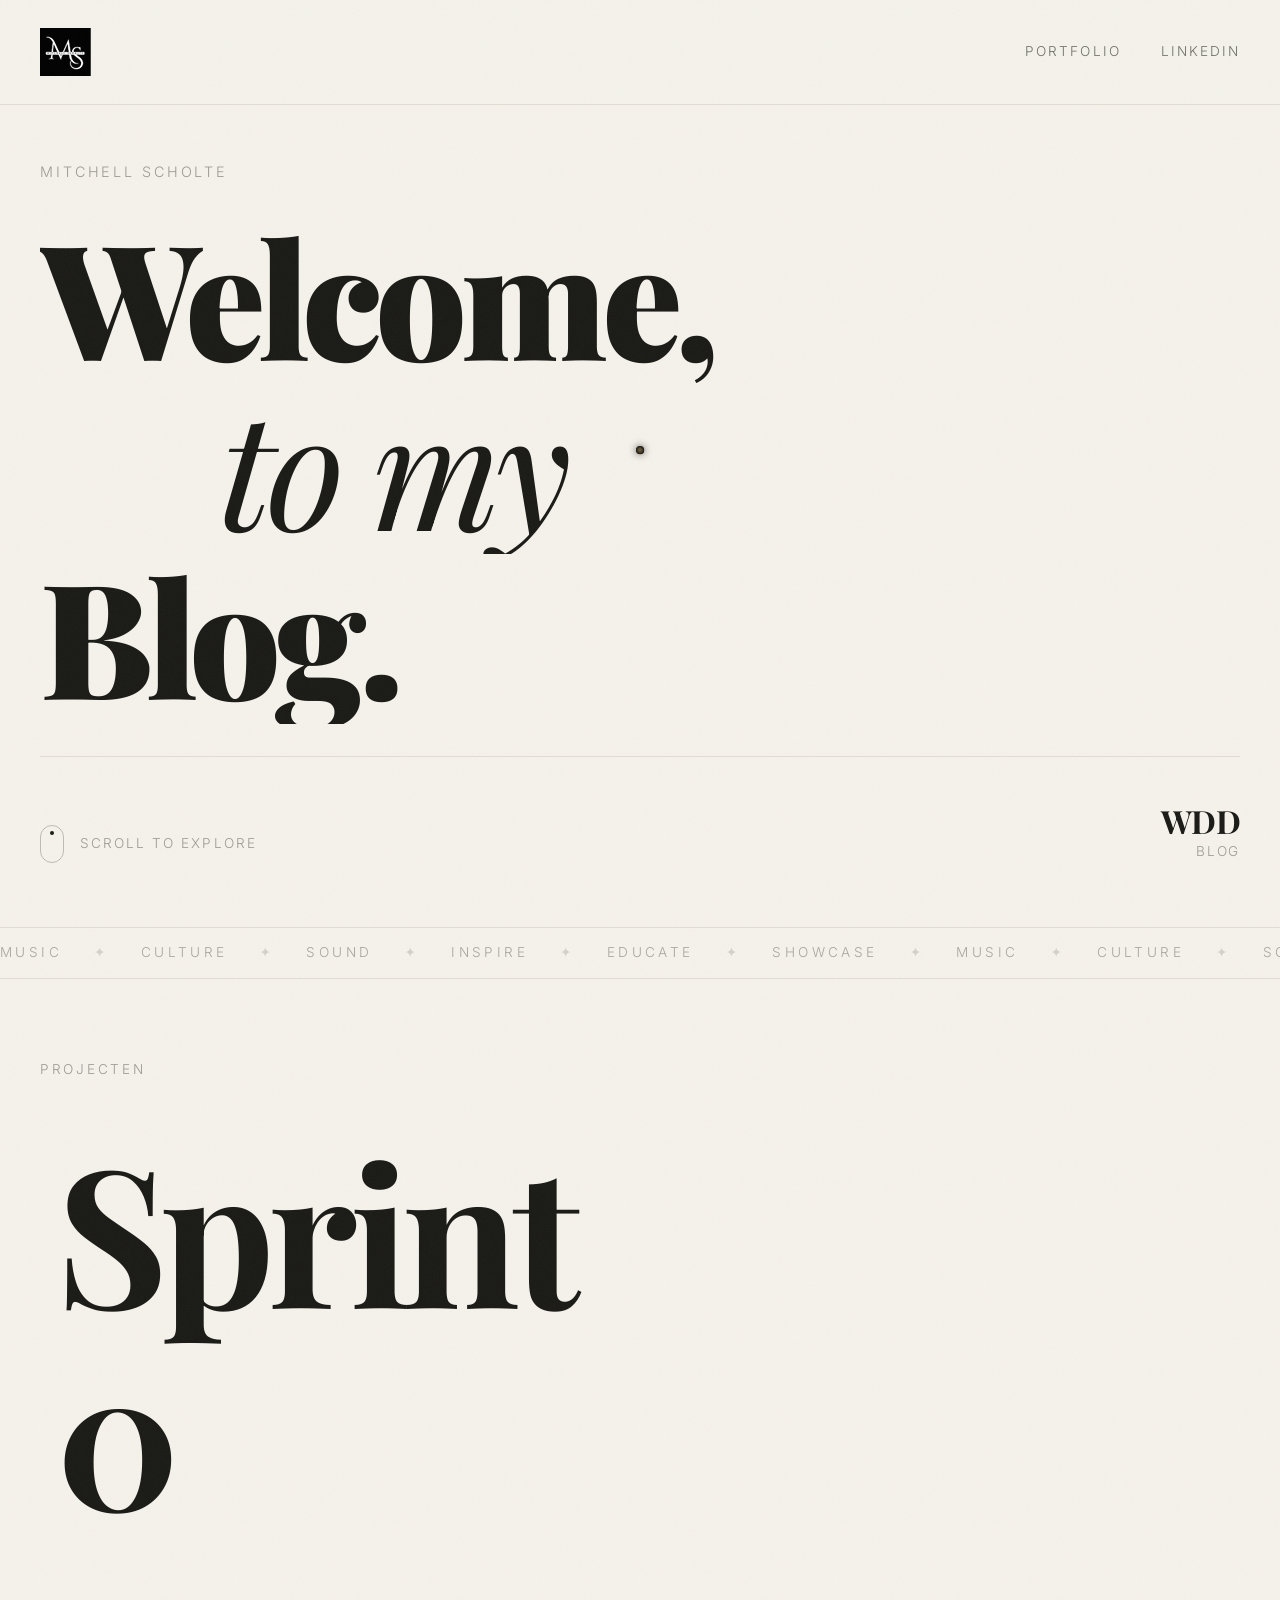
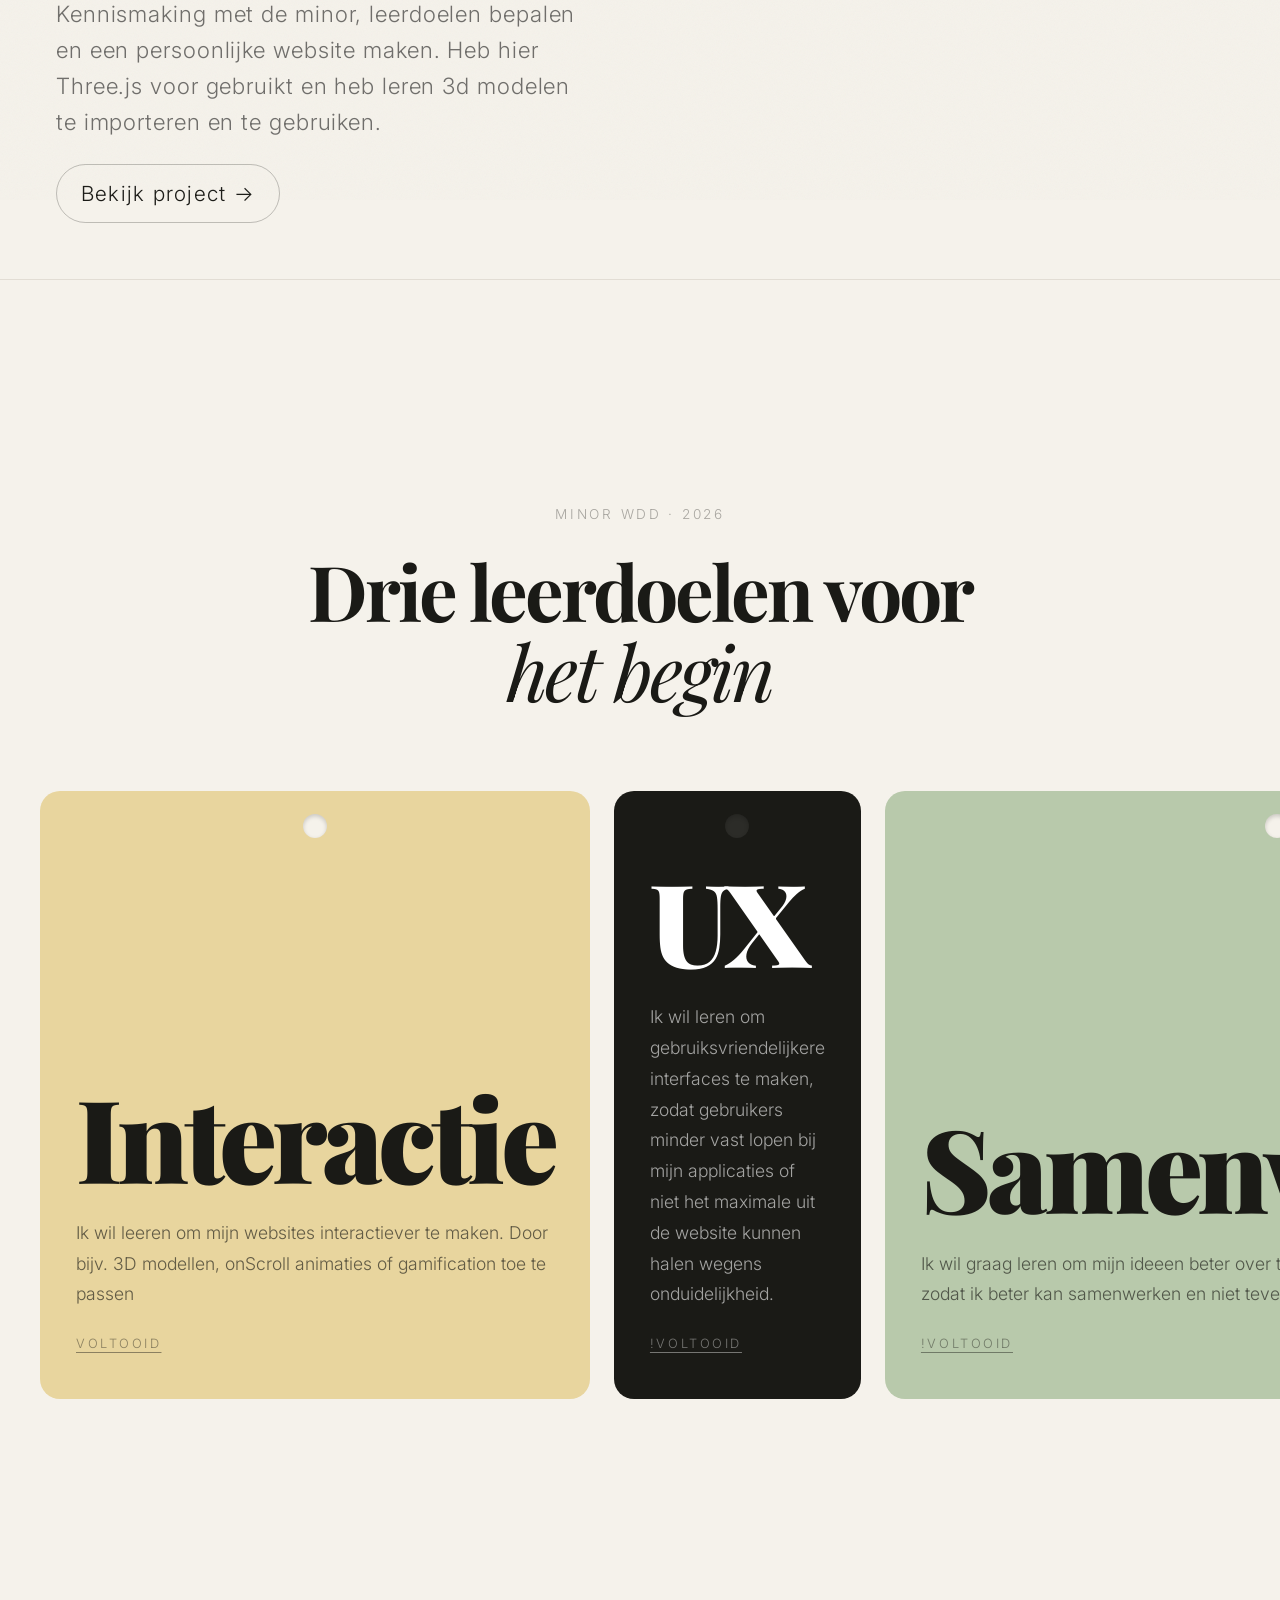
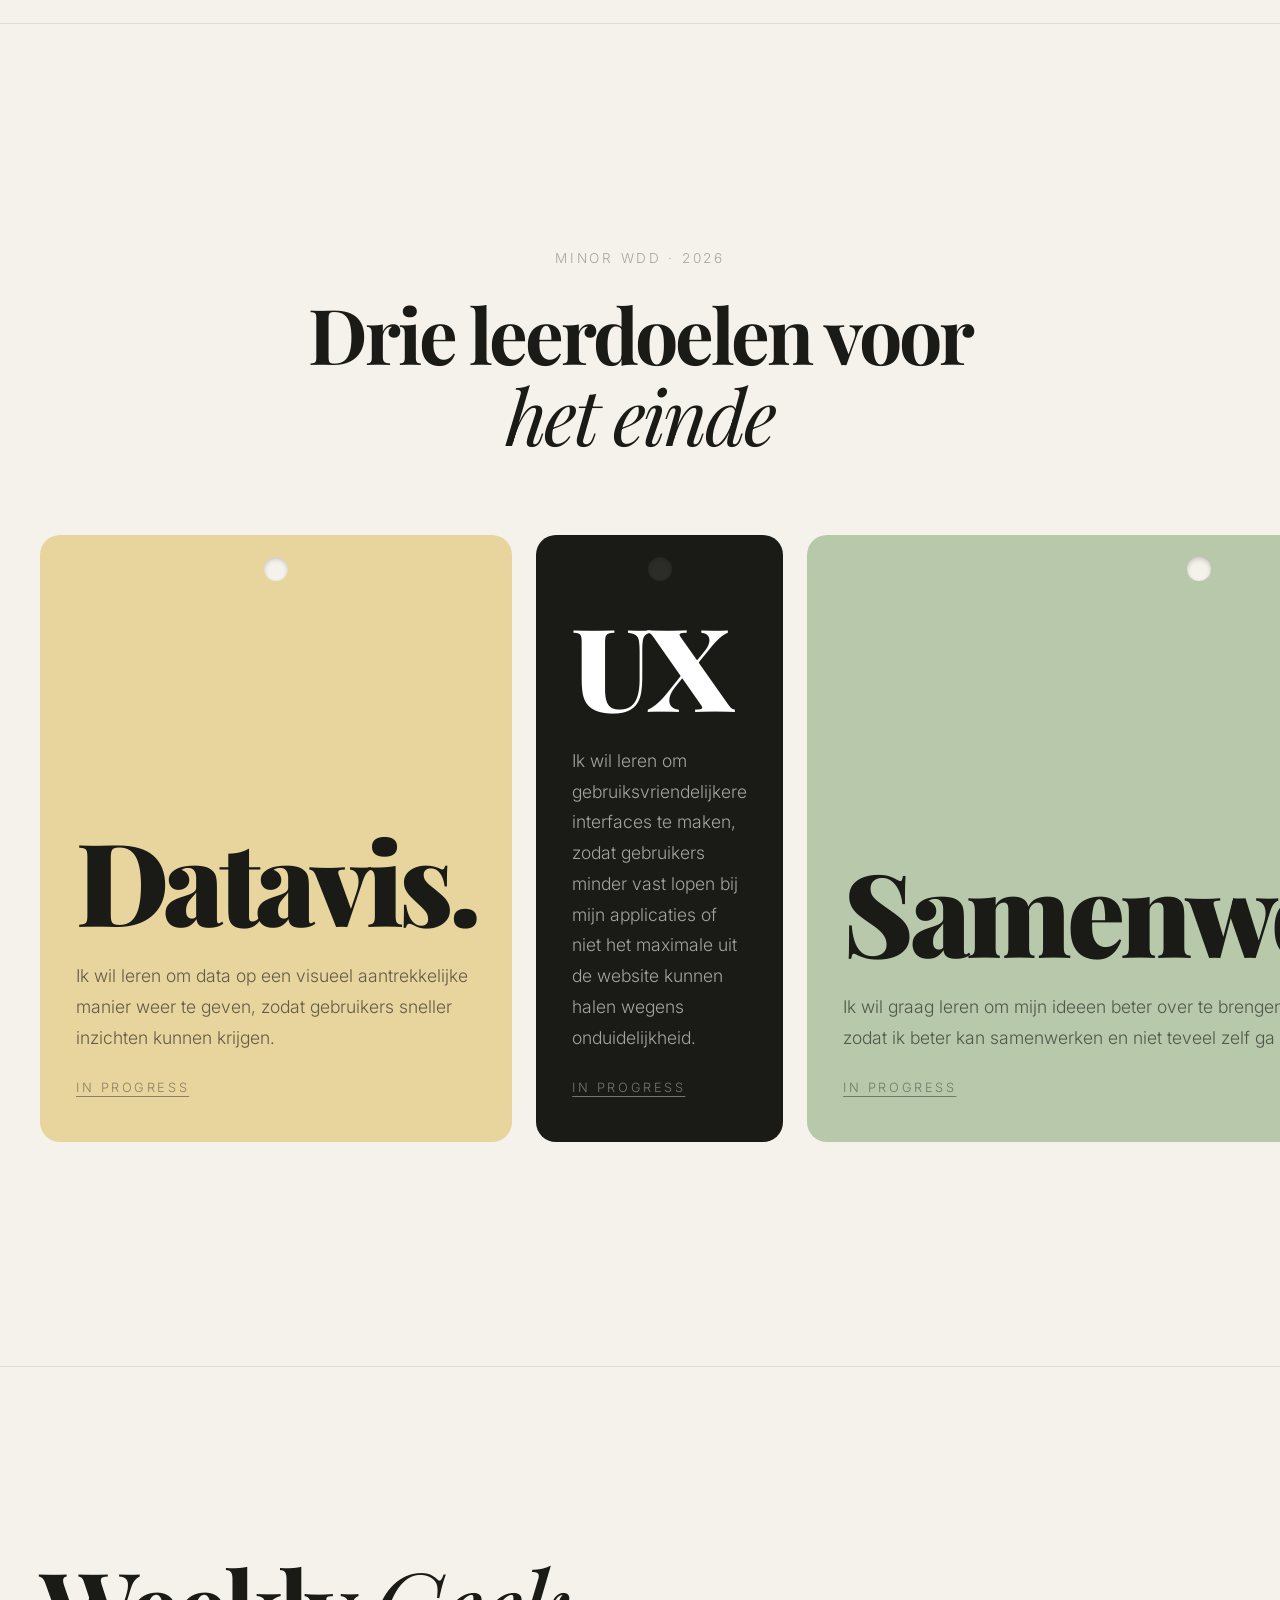
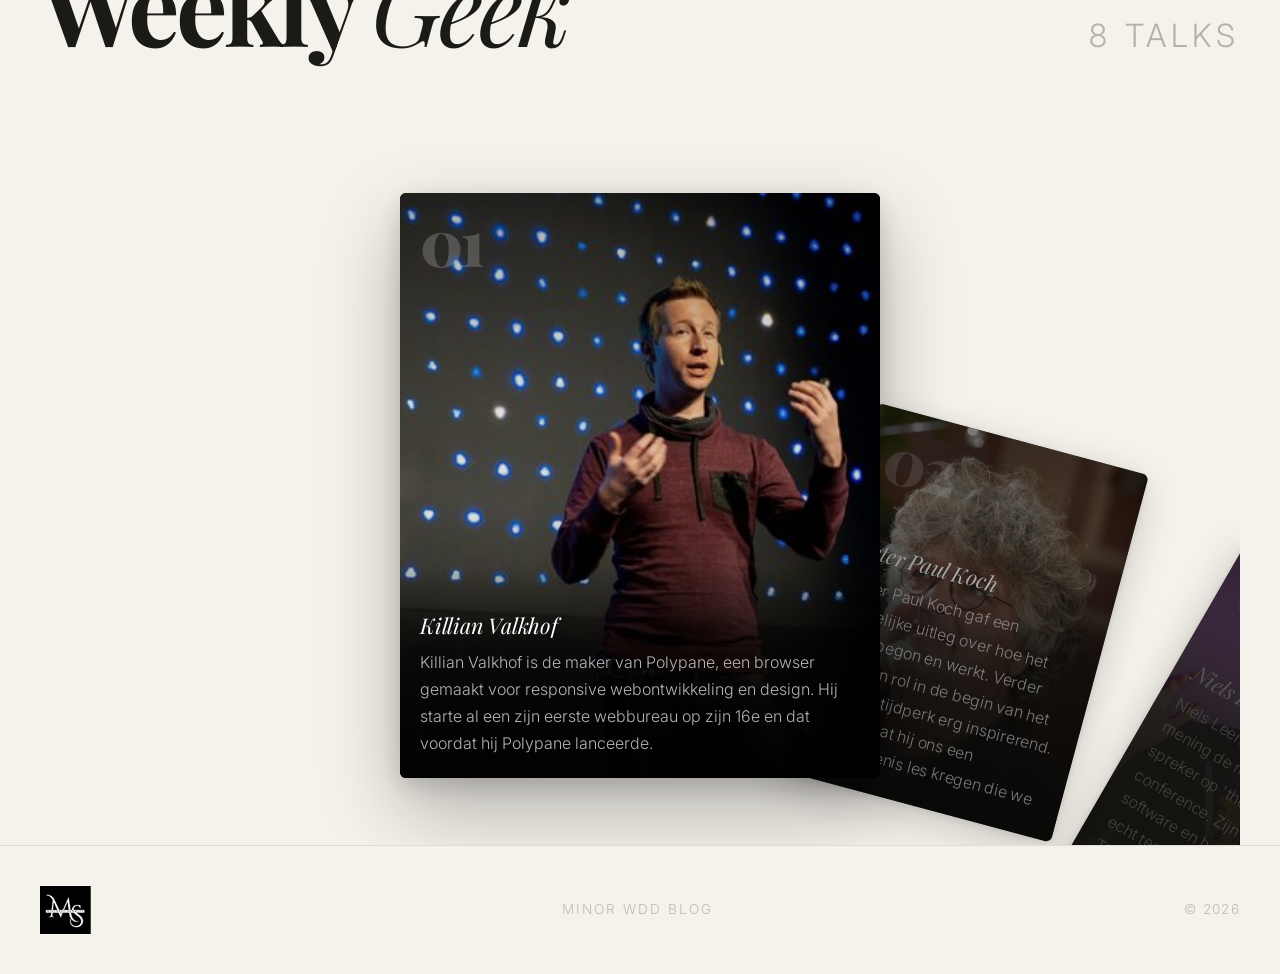
==== commit 5c794546: "leerdoelen toegevoegd" ====
--- a/index.html
+++ b/index.html
@@ -9,7 +9,7 @@
     <link rel="stylesheet" href="style.css">
     <link rel="stylesheet" href="test.css">
     <link rel="stylesheet" href="project-carousel.css">
-    <title>Mitchell — Minor WDD Blog</title>
+    <title>Mitchell Minor WDD Blog</title>
 </head>
 <body>
 
@@ -29,18 +29,12 @@
         <div class="header-logo"><img src="logo.png" alt="Blog of Mitchell Scholte"></div>
         <nav class="header-nav">
             <a href="https://mitchellscholte.com/">Portfolio</a>
-            <a href="#scroll-section">Weekly Geek</a>
-            <a href="#grid-selection">Weekly Nerd</a>
-            <a href="#sprint-section">Sprint 0</a>
-            <a href="#hackathon-section">Hackathon</a>
-            <a href="#vakken-section">Vakken</a>
-            <a href="#meesterproef-section">Meesterproef</a>
-            <a href="#gesprekken-section">Gesprekken</a>
+            <a href="www.linkedin.com/in/mitchell-scholte-a10652238">LinkedIn</a>
         </nav>
     </header>
 
     <section class="hero">
-        <p class="hero-eyebrow">HvA · CMD · WDD</p>
+        <p class="hero-eyebrow">Mitchell Scholte</p>
         <h1 class="hero-title">
             <div class="line"><span>Welcome,</span></div>
             <div class="line indent"><span><em>to my</em></span></div>
@@ -102,7 +96,7 @@
     <section class="goals-section">
         <div class="goals-header">
             <span class="goals-eyebrow">Minor WDD · 2026</span>
-            <h2 class="goals-title">Drie leerdoelen die<br><em>mij drijven</em></h2>
+            <h2 class="goals-title">Drie leerdoelen voor<br><em>het begin</em></h2>
         </div>
         <div class="goals-grid">
             <div class="goal-card goal-card--warm">
@@ -120,11 +114,42 @@
                 <span class="goal-card-tag">!Voltooid</span>
             </div>
             <div class="goal-card goal-card--sage">
-                <div class="goal-card-stat">Overbrengen</div>
+                <div class="goal-card-stat">Samenwerken</div>
                 <div class="goal-card-body">
                     <p>Ik wil graag leren om mijn ideeen beter over te brengen, door duidelijke verwoording, zodat ik beter kan samenwerken en niet teveel zelf ga doen.</p>
                 </div>
                 <span class="goal-card-tag">!Voltooid</span>
+            </div>
+        </div>
+    </section>
+
+        <!-- === LEERDOELEN === -->
+    <section class="goals-section">
+        <div class="goals-header">
+            <span class="goals-eyebrow">Minor WDD · 2026</span>
+            <h2 class="goals-title">Drie leerdoelen voor<br><em>het einde</em></h2>
+        </div>
+        <div class="goals-grid">
+            <div class="goal-card goal-card--warm">
+                <div class="goal-card-stat">Datavis.</div>
+                <div class="goal-card-body">
+                    <p>Ik wil leren om data op een visueel aantrekkelijke manier weer te geven, zodat gebruikers sneller inzichten kunnen krijgen.</p>
+                </div>
+                <span class="goal-card-tag">In progress</span>
+            </div>
+            <div class="goal-card goal-card--dark">
+                <div class="goal-card-stat">UX</div>
+                <div class="goal-card-body">
+                    <p>Ik wil leren om gebruiksvriendelijkere interfaces te maken, zodat gebruikers minder vast lopen bij mijn applicaties of niet het maximale uit de website kunnen halen wegens onduidelijkheid.</p>
+                </div>
+                <span class="goal-card-tag">In progress</span>
+            </div>
+            <div class="goal-card goal-card--sage">
+                <div class="goal-card-stat">Samenwerken</div>
+                <div class="goal-card-body">
+                    <p>Ik wil graag leren om mijn ideeen beter over te brengen, door duidelijke verwoording, zodat ik beter kan samenwerken en niet teveel zelf ga doen.</p>
+                </div>
+                <span class="goal-card-tag">In progress</span>
             </div>
         </div>
     </section>
--- a/style.css
+++ b/style.css
@@ -590,7 +590,7 @@
 .goal-card--dark .goal-card-stat  { color: #fff; }
 
 .goal-card-body p {
-    font-size: 0.88rem;
+    font-size: 1.1rem;
     line-height: 1.75;
 }
 
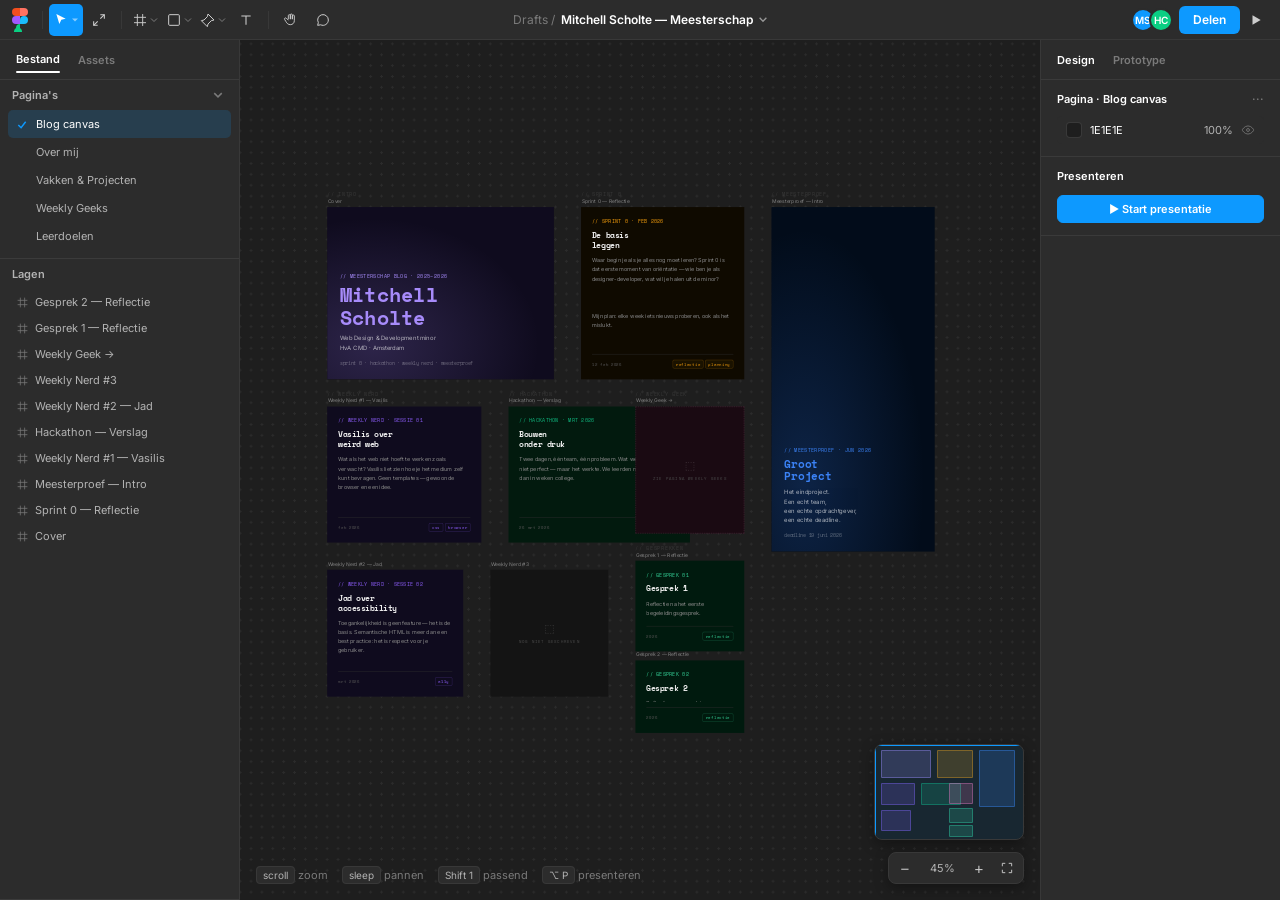
==== commit bcae8761: "update" ====
--- a/index.html
+++ b/index.html
@@ -1,458 +1,1124 @@
 <!DOCTYPE html>
-<html lang="en">
+<html lang="nl">
 <head>
-    <meta charset="UTF-8">
-    <meta name="viewport" content="width=device-width, initial-scale=1.0">
-    <link rel="preconnect" href="https://fonts.googleapis.com">
-    <link rel="preconnect" href="https://fonts.gstatic.com" crossorigin>
-    <link href="https://fonts.googleapis.com/css2?family=Playfair+Display:ital,wght@0,400;0,700;0,900;1,400;1,700&family=Inter:wght@300;400;500&display=swap" rel="stylesheet">
-    <link rel="stylesheet" href="style.css">
-    <link rel="stylesheet" href="test.css">
-    <link rel="stylesheet" href="project-carousel.css">
-    <title>Mitchell Minor WDD Blog</title>
+<meta charset="UTF-8"/>
+<meta name="viewport" content="width=device-width, initial-scale=1.0"/>
+<title>Mitchell Scholte — Meesterschap</title>
+<link rel="preconnect" href="https://fonts.googleapis.com"/>
+<link rel="preconnect" href="https://fonts.gstatic.com" crossorigin/>
+<link href="https://fonts.googleapis.com/css2?family=Space+Mono:wght@400;700&family=Inter:wght@400;450;500;600&display=swap" rel="stylesheet"/>
+<style>
+*, *::before, *::after { box-sizing: border-box; margin: 0; padding: 0; }
+:root {
+  /* Figma design tokens (dark) */
+  --canvas:        #1e1e1e;
+  --chrome:        #2c2c2c;
+  --chrome-2:      #383838;
+  --input:         #2c2c2c;
+  --input-hover:   #383838;
+  --border:        #383838;
+  --divider:       rgba(255,255,255,0.07);
+  --text:          #ffffff;
+  --text-2:        #b3b3b3;
+  --text-3:        #7a7a7a;
+  --icon:          #cdcdcd;
+  --blue:          #0d99ff;
+  --blue-hover:    #0a85e0;
+  --blue-soft:     rgba(13,153,255,0.18);
+  --selected-row:  rgba(13,153,255,0.16);
+  --hover:         rgba(255,255,255,0.06);
+  --mono: 'Space Mono', monospace;
+  --sans: 'Inter', -apple-system, system-ui, sans-serif;
+}
+html, body {
+  width:100%; height:100%; overflow:hidden;
+  background:var(--canvas); color:var(--text);
+  font-family:var(--sans); font-size:11px; user-select:none;
+  -webkit-font-smoothing:antialiased;
+}
+svg { display:block; }
+
+/* ───────────── Top toolbar ───────────── */
+.toolbar {
+  position:fixed; top:0; left:0; right:0; height:40px;
+  background:var(--chrome); border-bottom:1px solid var(--border);
+  display:flex; align-items:center; z-index:100; padding:0 4px;
+}
+.tb-group { display:flex; align-items:center; gap:0; }
+.tb-left  { flex:1; justify-content:flex-start; }
+.tb-center{ position:absolute; left:50%; transform:translateX(-50%); }
+.tb-right { flex:1; justify-content:flex-end; gap:2px; padding-right:6px; }
+
+.tb-btn {
+  height:32px; min-width:32px; padding:0 4px; border:none; background:none;
+  color:var(--icon); cursor:pointer; border-radius:5px;
+  display:flex; align-items:center; justify-content:center; gap:2px;
+  transition:background .1s, color .1s;
+}
+.tb-btn:hover { background:var(--hover); color:#fff; }
+.tb-btn.active { background:var(--blue); color:#fff; }
+.tb-btn.active:hover { background:var(--blue); }
+.tb-caret { opacity:.5; }
+.tb-sep { width:1px; height:18px; background:var(--border); margin:0 6px; }
+
+.tb-logo {
+  width:32px; height:32px; border-radius:5px; cursor:pointer;
+  display:flex; align-items:center; justify-content:center; color:var(--icon);
+}
+.tb-logo:hover { background:var(--hover); }
+
+.tb-file { display:flex; align-items:center; gap:6px; padding:5px 8px; border-radius:5px; cursor:pointer; }
+.tb-file:hover { background:var(--hover); }
+.tb-file-name { font-weight:600; color:var(--text); font-size:12px; }
+.tb-file-crumb { color:var(--text-3); font-size:12px; }
+
+.avatars { display:flex; align-items:center; margin-right:4px; }
+.avatar {
+  width:24px; height:24px; border-radius:50%; border:2px solid var(--chrome);
+  display:flex; align-items:center; justify-content:center;
+  font-size:10px; font-weight:600; color:#fff; margin-left:-6px;
+}
+.avatar:first-child { margin-left:0; }
+.btn-present {
+  width:28px; height:28px; border-radius:5px; border:none; background:none;
+  color:var(--icon); cursor:pointer; display:flex; align-items:center; justify-content:center;
+}
+.btn-present:hover { background:var(--blue); color:#fff; }
+.btn-share {
+  background:var(--blue); color:#fff; border:none; height:28px; padding:0 14px;
+  border-radius:6px; font-size:12px; font-weight:600; cursor:pointer; font-family:var(--sans);
+}
+.btn-share:hover { background:var(--blue-hover); }
+
+/* ───────────── App grid ───────────── */
+.app {
+  position:fixed; top:40px; bottom:0; left:0; right:0;
+  display:grid; grid-template-columns:240px 1fr 240px;
+}
+
+/* ───────────── Left panel ───────────── */
+.panel-left { background:var(--chrome); border-right:1px solid var(--border); display:flex; flex-direction:column; overflow:hidden; }
+.panel-tabs { display:flex; height:40px; border-bottom:1px solid var(--divider); padding:0 8px; gap:2px; align-items:center; }
+.panel-tab { padding:6px 8px; font-size:11px; font-weight:600; color:var(--text-3); cursor:pointer; border-radius:5px; }
+.panel-tab:hover { color:var(--text-2); }
+.panel-tab.active { color:var(--text); }
+.panel-tab.active::after { content:''; display:block; height:2px; background:var(--text); border-radius:2px; margin-top:5px; margin-bottom:-6px; }
+
+.section { border-bottom:1px solid var(--divider); }
+.section-head {
+  display:flex; align-items:center; justify-content:space-between;
+  padding:8px 16px 8px 12px; font-size:11px; font-weight:600; color:var(--text-2); cursor:default;
+}
+.section-head .chev { color:var(--text-3); }
+
+.pages { padding:0 8px 8px; }
+.page-row {
+  display:flex; align-items:center; gap:8px; height:28px; padding:0 8px;
+  border-radius:5px; cursor:pointer; font-size:11px; color:var(--text-2);
+}
+.page-row:hover { background:var(--hover); }
+.page-row.active { background:var(--selected-row); color:var(--text); }
+.page-check { width:12px; color:var(--blue); opacity:0; flex-shrink:0; }
+.page-row.active .page-check { opacity:1; }
+
+.layers { padding:0 8px 8px; flex:1; overflow-y:auto; scrollbar-width:thin; }
+.layers::-webkit-scrollbar { width:8px; }
+.layers::-webkit-scrollbar-thumb { background:#4a4a4a; border-radius:4px; border:2px solid var(--chrome); }
+.layer-row {
+  display:flex; align-items:center; gap:6px; height:26px; padding:0 8px;
+  border-radius:5px; cursor:pointer; font-size:11px; color:var(--text-2);
+}
+.layer-row:hover { background:var(--hover); }
+.layer-row.selected { background:var(--selected-row); color:var(--blue); }
+.layer-row .l-icon { color:var(--text-3); flex-shrink:0; }
+.layer-row.selected .l-icon { color:var(--blue); }
+.layer-row .l-name { flex:1; white-space:nowrap; overflow:hidden; text-overflow:ellipsis; }
+.layer-row .l-eye { opacity:0; color:var(--text-3); flex-shrink:0; }
+.layer-row:hover .l-eye { opacity:1; }
+
+/* ───────────── Canvas ───────────── */
+.canvas-wrap { position:relative; overflow:hidden; background:var(--canvas); cursor:default; }
+.canvas-wrap.panning { cursor:grabbing; }
+#dot-grid {
+  position:absolute; inset:0; pointer-events:none;
+  background-image:radial-gradient(circle, #2b2b2b 1.2px, transparent 1.2px);
+  background-size:24px 24px;
+}
+#canvas { position:absolute; top:0; left:0; transform-origin:0 0; }
+.frame { position:absolute; cursor:pointer; }
+.frame-label {
+  position:absolute; top:-20px; left:1px; font-size:11px; font-weight:450;
+  color:var(--text-3); white-space:nowrap; pointer-events:none; letter-spacing:.01em;
+}
+.frame:hover .frame-label, .frame.selected .frame-label { color:var(--blue); }
+.frame-inner { width:100%; height:100%; overflow:hidden; position:relative; outline:1px solid transparent; transition:outline-color .1s; }
+.frame:hover .frame-inner { outline-color:rgba(13,153,255,0.5); }
+.frame.selected .frame-inner { outline:2px solid var(--blue); }
+
+/* blog artwork inside frames (keeps its own mono aesthetic) */
+.fc-cover { height:100%; display:flex; flex-direction:column; justify-content:flex-end; padding:28px; position:relative; overflow:hidden; }
+.fc-cover-glow { position:absolute; inset:0; pointer-events:none; }
+.fc-cover-tag { font-family:var(--mono); font-size:10px; letter-spacing:0.14em; text-transform:uppercase; margin-bottom:8px; position:relative; }
+.fc-cover-title { font-family:var(--mono); font-weight:700; line-height:1.15; position:relative; }
+.fc-cover-sub { font-family:var(--sans); font-size:13px; line-height:1.6; margin-top:10px; position:relative; opacity:0.65; }
+.fc-cover-meta { font-family:var(--mono); font-size:10px; margin-top:16px; opacity:0.35; position:relative; }
+.fc-post { height:100%; padding:24px; display:flex; flex-direction:column; gap:12px; }
+.fc-post-tag { font-family:var(--mono); font-size:10px; letter-spacing:0.12em; text-transform:uppercase; }
+.fc-post-title { font-family:var(--mono); font-size:17px; font-weight:700; line-height:1.3; color:#f0f0f0; }
+.fc-post-body { font-family:var(--sans); font-size:12px; line-height:1.7; color:#888; flex:1; overflow:hidden; }
+.fc-post-footer { display:flex; align-items:center; justify-content:space-between; padding-top:12px; border-top:1px solid #2a2a2a; margin-top:auto; }
+.fc-post-date { font-family:var(--mono); font-size:9px; color:#555; }
+.fc-post-tags { display:flex; gap:4px; flex-wrap:wrap; }
+.fc-pill { font-family:var(--mono); font-size:9px; padding:2px 6px; border-radius:3px; border:1px solid; }
+.fc-wip { height:100%; display:flex; flex-direction:column; align-items:center; justify-content:center; gap:8px; }
+.fc-wip-icon { font-size:24px; opacity:0.15; }
+.fc-wip-text { font-family:var(--mono); font-size:9px; color:#4a4a4a; letter-spacing:0.12em; text-transform:uppercase; }
+/* leerdoelen frame */
+.fc-goals { height:100%; padding:24px; display:flex; flex-direction:column; gap:8px; overflow:hidden; }
+.fc-goals-title { font-family:var(--mono); font-size:18px; font-weight:700; color:#f0f0f0; line-height:1.2; margin-bottom:6px; }
+.goal-list { display:flex; flex-direction:column; gap:11px; }
+.goal { padding:2px 0 2px 12px; border-left:2px solid; }
+.goal-top { display:flex; align-items:center; justify-content:space-between; gap:8px; margin-bottom:4px; }
+.goal-name { font-family:var(--mono); font-size:12px; font-weight:700; color:#e8e8e8; }
+.goal-status { font-family:var(--mono); font-size:8px; padding:2px 6px; border-radius:3px; letter-spacing:0.06em; text-transform:uppercase; white-space:nowrap; }
+.goal-text { font-family:var(--sans); font-size:11px; line-height:1.5; color:#888; }
+.section-label { position:absolute; font-family:var(--mono); font-size:11px; color:#383838; letter-spacing:0.1em; text-transform:uppercase; pointer-events:none; white-space:nowrap; }
+
+/* ───────────── Right panel (Design inspector) ───────────── */
+.panel-right { background:var(--chrome); border-left:1px solid var(--border); display:flex; flex-direction:column; overflow-y:auto; scrollbar-width:thin; }
+.panel-right::-webkit-scrollbar { width:8px; }
+.panel-right::-webkit-scrollbar-thumb { background:#4a4a4a; border-radius:4px; border:2px solid var(--chrome); }
+.insp-tabs { display:flex; height:40px; align-items:center; padding:0 8px; gap:2px; border-bottom:1px solid var(--divider); flex-shrink:0; }
+.insp-tab { padding:6px 8px; font-size:11px; font-weight:600; color:var(--text-3); cursor:pointer; border-radius:5px; }
+.insp-tab:hover { color:var(--text-2); }
+.insp-tab.active { color:var(--text); }
+
+.insp-section { padding:12px 16px; border-bottom:1px solid var(--divider); }
+.insp-title { font-size:11px; font-weight:600; color:var(--text); margin-bottom:10px; display:flex; align-items:center; justify-content:space-between; }
+.insp-title .add { color:var(--text-3); cursor:pointer; }
+.insp-title .add:hover { color:var(--text); }
+
+.align-row { display:flex; align-items:center; justify-content:space-between; padding:6px 14px; border-bottom:1px solid var(--divider); }
+.align-btn { width:26px; height:26px; border-radius:5px; display:flex; align-items:center; justify-content:center; color:var(--icon); cursor:pointer; }
+.align-btn:hover { background:var(--hover); color:#fff; }
+
+.field-grid { display:grid; grid-template-columns:1fr 1fr; gap:8px; }
+.field {
+  display:flex; align-items:center; gap:6px; height:28px; padding:0 8px;
+  background:var(--input); border:1px solid transparent; border-radius:5px; cursor:default;
+}
+.field:hover { border-color:var(--border); background:var(--input-hover); }
+.field .f-key { color:var(--text-3); font-size:11px; width:12px; flex-shrink:0; }
+.field .f-val { color:var(--text); font-size:11px; flex:1; }
+
+.color-row { display:flex; align-items:center; gap:8px; height:28px; padding:0 8px; background:var(--input); border:1px solid transparent; border-radius:5px; }
+.color-row:hover { border-color:var(--border); }
+.swatch { width:16px; height:16px; border-radius:4px; border:1px solid rgba(255,255,255,0.12); flex-shrink:0; }
+.color-hex { flex:1; color:var(--text); font-size:11px; text-transform:uppercase; }
+.color-op { color:var(--text-2); font-size:11px; }
+.color-eye { color:var(--text-3); cursor:pointer; }
+.color-eye:hover { color:var(--text); }
+.stack { display:flex; flex-direction:column; gap:6px; }
+
+.export-btn {
+  width:100%; height:28px; background:var(--input); border:1px solid var(--border);
+  color:var(--text-2); border-radius:6px; font-family:var(--sans); font-size:11px; font-weight:600;
+  cursor:pointer; margin-top:2px;
+}
+.export-btn:hover { background:var(--input-hover); color:var(--text); }
+.export-btn.primary { background:var(--blue); border-color:var(--blue); color:#fff; }
+.export-btn.primary:hover { background:var(--blue-hover); }
+
+/* ───────────── Floating zoom pill ───────────── */
+.zoombar {
+  position:fixed; bottom:16px; right:256px; height:32px; z-index:90;
+  background:var(--chrome); border:1px solid var(--border); border-radius:8px;
+  display:flex; align-items:center; padding:0 2px; box-shadow:0 4px 14px rgba(0,0,0,0.35);
+}
+.zoombar button { width:28px; height:28px; border:none; background:none; color:var(--icon); cursor:pointer; border-radius:5px; font-size:15px; display:flex; align-items:center; justify-content:center; }
+.zoombar button:hover { background:var(--hover); color:#fff; }
+.zoom-val { min-width:46px; text-align:center; font-size:11px; color:var(--text-2); cursor:pointer; padding:0 4px; }
+.zoom-val:hover { color:#fff; }
+
+.minimap {
+  position:fixed; bottom:60px; right:256px; width:150px; height:96px; z-index:90;
+  background:#1a1a1a; border:1px solid var(--border); border-radius:8px; overflow:hidden;
+  box-shadow:0 4px 14px rgba(0,0,0,0.35);
+}
+.minimap-frame { position:absolute; border-radius:1px; pointer-events:none; }
+.minimap-viewport { position:absolute; border:1px solid var(--blue); background:rgba(13,153,255,0.10); pointer-events:none; }
+
+.kbd-hint { position:fixed; bottom:18px; left:256px; font-size:11px; color:var(--text-3); z-index:90; display:flex; gap:14px; align-items:center; }
+.kbd { background:var(--chrome); border:1px solid var(--border); padding:2px 6px; border-radius:4px; color:var(--text-2); font-size:10px; }
+
+/* ───────────── Present mode ───────────── */
+.present { position:fixed; inset:0; z-index:1000; background:#171717; display:none; flex-direction:column; }
+.present.on { display:flex; }
+.present-top {
+  height:48px; flex-shrink:0; display:flex; align-items:center; justify-content:space-between;
+  padding:0 16px; background:var(--chrome); border-bottom:1px solid var(--border); color:var(--text);
+}
+.present-top .pt-name { font-size:13px; font-weight:600; }
+.present-top .pt-sub { font-size:11px; color:var(--text-3); margin-left:8px; }
+.present-top .pt-right { display:flex; align-items:center; gap:6px; }
+.present-count { font-family:var(--mono); font-size:11px; color:var(--text-2); padding:0 8px; }
+.present-btn { width:30px; height:30px; border:none; background:none; color:var(--icon); cursor:pointer; border-radius:6px; display:flex; align-items:center; justify-content:center; }
+.present-btn:hover { background:var(--hover); color:#fff; }
+.present-stage { flex:1; position:relative; display:flex; align-items:center; justify-content:center; overflow:hidden; }
+.present-frame { box-shadow:0 30px 80px rgba(0,0,0,0.6); border-radius:6px; overflow:hidden; transform-origin:center; }
+.present-zone { position:absolute; top:0; bottom:0; width:33%; cursor:pointer; z-index:2; display:flex; align-items:center; opacity:0; transition:opacity .15s; }
+.present-zone:hover { opacity:1; }
+.present-zone.prev { left:0; justify-content:flex-start; padding-left:24px; }
+.present-zone.next { right:0; justify-content:flex-end; padding-right:24px; }
+.present-zone svg { color:#fff; filter:drop-shadow(0 2px 6px rgba(0,0,0,.6)); }
+.present-dots { position:absolute; bottom:18px; left:50%; transform:translateX(-50%); display:flex; gap:7px; z-index:3; }
+.present-dot { width:7px; height:7px; border-radius:50%; background:#444; cursor:pointer; transition:background .15s; }
+.present-dot.active { background:var(--blue); }
+
+/* ───────────── Detail page (Figma-style reader) ───────────── */
+.detail { position:fixed; inset:0; z-index:1000; background:var(--canvas); display:none; flex-direction:column; }
+.detail.on { display:flex; }
+.detail-grid {
+  position:absolute; inset:0; pointer-events:none;
+  background-image:radial-gradient(circle, #2b2b2b 1.2px, transparent 1.2px);
+  background-size:24px 24px; opacity:.5;
+}
+.detail-top {
+  height:48px; flex-shrink:0; z-index:2; display:flex; align-items:center; justify-content:space-between;
+  padding:0 12px; background:var(--chrome); border-bottom:1px solid var(--border); color:var(--text);
+}
+.detail-back { display:flex; align-items:center; gap:6px; height:30px; padding:0 10px; border:none; background:none; color:var(--text-2); cursor:pointer; border-radius:6px; font-family:var(--sans); font-size:12px; font-weight:600; }
+.detail-back:hover { background:var(--hover); color:#fff; }
+.detail-crumb { font-size:12px; color:var(--text-3); }
+.detail-crumb b { color:var(--text); font-weight:600; }
+.detail-close { width:30px; height:30px; border:none; background:none; color:var(--icon); cursor:pointer; border-radius:6px; display:flex; align-items:center; justify-content:center; }
+.detail-close:hover { background:var(--hover); color:#fff; }
+.detail-scroll { flex:1; overflow-y:auto; z-index:1; scrollbar-width:thin; }
+.detail-scroll::-webkit-scrollbar { width:10px; }
+.detail-scroll::-webkit-scrollbar-thumb { background:#444; border-radius:5px; border:3px solid var(--canvas); }
+.detail-doc { max-width:760px; margin:48px auto 100px; border-radius:10px; overflow:hidden; box-shadow:0 30px 90px rgba(0,0,0,0.55); border:1px solid var(--divider); position:relative; }
+.dd-frame-label { font-family:var(--mono); font-size:11px; color:var(--text-3); margin:0 auto 8px; max-width:760px; padding-left:2px; }
+.dd-hero { padding:56px 56px 44px; position:relative; overflow:hidden; }
+.dd-hero-glow { position:absolute; inset:0; pointer-events:none; }
+.dd-tag { font-family:var(--mono); font-size:11px; letter-spacing:0.14em; text-transform:uppercase; margin-bottom:14px; position:relative; }
+.dd-title { font-family:var(--mono); font-weight:700; font-size:52px; line-height:1.05; position:relative; }
+.dd-intro { font-family:var(--sans); font-size:16px; line-height:1.7; color:#cfcfcf; margin-top:20px; max-width:60ch; position:relative; }
+.dd-meta { display:flex; flex-wrap:wrap; gap:10px; padding:20px 56px; border-top:1px solid rgba(255,255,255,0.06); border-bottom:1px solid rgba(255,255,255,0.06); background:rgba(0,0,0,0.18); }
+.dd-meta-item { display:flex; flex-direction:column; gap:3px; }
+.dd-meta-k { font-family:var(--mono); font-size:9px; letter-spacing:0.1em; text-transform:uppercase; color:var(--text-3); }
+.dd-meta-v { font-family:var(--sans); font-size:12px; font-weight:600; color:#e6e6e6; }
+.dd-body { padding:44px 56px 52px; background:rgba(0,0,0,0.22); }
+.dd-section { margin-bottom:32px; }
+.dd-h { font-family:var(--mono); font-size:12px; font-weight:700; letter-spacing:0.06em; text-transform:uppercase; margin-bottom:10px; }
+.dd-p { font-family:var(--sans); font-size:14.5px; line-height:1.85; color:#a8a8a8; max-width:64ch; }
+.dd-tags { display:flex; flex-wrap:wrap; gap:6px; margin-top:8px; }
+.dd-pill { font-family:var(--mono); font-size:10px; padding:3px 9px; border-radius:4px; border:1px solid; }
+</style>
 </head>
 <body>
 
-    <div class="cursor" id="cursor"></div>
-    <div class="cursor-follower" id="cursor-follower"></div>
-
-    <div class="loader" id="loader">
-        <div class="loader-count" id="loader-count">00</div>
-        <div class="loader-bar">
-            <div class="loader-bar-fill" id="loader-bar-fill"></div>
-        </div>
-    </div>
-
-    <div class="grain"></div>
-
-    <header class="header">
-        <div class="header-logo"><img src="logo.png" alt="Blog of Mitchell Scholte"></div>
-        <nav class="header-nav">
-            <a href="https://mitchellscholte.com/">Portfolio</a>
-            <a href="www.linkedin.com/in/mitchell-scholte-a10652238">LinkedIn</a>
-        </nav>
-    </header>
-
-    <section class="hero">
-        <p class="hero-eyebrow">Mitchell Scholte</p>
-        <h1 class="hero-title">
-            <div class="line"><span>Welcome,</span></div>
-            <div class="line indent"><span><em>to my</em></span></div>
-            <div class="line"><span>Blog.</span></div>
-        </h1>
-        <div class="hero-footer">
-            <div class="hero-scroll-indicator">
-                <div class="scroll-pill">
-                    <div class="scroll-dot-inner"></div>
-                </div>
-                <span>Scroll to explore</span>
-            </div>
-            <div class="hero-stat">
-                <div class="stat-num">WDD</div>
-                <div class="stat-label">Blog</div>
-            </div>
-        </div>
-    </section>
-
-    <div class="marquee-section">
-        <div class="marquee-inner">
-            <span>Music</span><span class="dot">✦</span>
-            <span>Culture</span><span class="dot">✦</span>
-            <span>Sound</span><span class="dot">✦</span>
-            <span>Inspire</span><span class="dot">✦</span>
-            <span>Educate</span><span class="dot">✦</span>
-            <span>Showcase</span><span class="dot">✦</span>
-            <span>Music</span><span class="dot">✦</span>
-            <span>Culture</span><span class="dot">✦</span>
-            <span>Sound</span><span class="dot">✦</span>
-            <span>Inspire</span><span class="dot">✦</span>
-            <span>Educate</span><span class="dot">✦</span>
-            <span>Showcase</span><span class="dot">✦</span>
-        </div>
-    </div>
-
-<section class="slider" id="projecten-section">
-
-  <div class="slider__header">
-    <span class="slider__label">Projecten</span>
+<!-- ───────── TOP TOOLBAR ───────── -->
+<div class="toolbar">
+  <div class="tb-group tb-left">
+    <div class="tb-logo" title="Hoofdmenu">
+      <svg width="16" height="24" viewBox="0 0 38 57" fill="none">
+        <path d="M19 28.5a9.5 9.5 0 119.5 9.5H19V28.5z" fill="#1ABCFE"/>
+        <path d="M9.5 47.5A9.5 9.5 0 0119 38v9.5a9.5 9.5 0 11-9.5 0z" fill="#0ACF83"/>
+        <path d="M19 0v19h9.5a9.5 9.5 0 100-19H19z" fill="#FF7262"/>
+        <path d="M0 9.5A9.5 9.5 0 009.5 19H19V0H9.5A9.5 9.5 0 000 9.5z" fill="#F24E1E"/>
+        <path d="M0 28.5A9.5 9.5 0 009.5 38H19V19H9.5A9.5 9.5 0 000 28.5z" fill="#A259FF"/>
+      </svg>
+    </div>
+    <div class="tb-sep"></div>
+    <button class="tb-btn active" id="toolMove" title="Verplaatsen (V)" onclick="setTool('move')">
+      <svg width="16" height="16" viewBox="0 0 24 24" fill="currentColor"><path d="M5 3l14 7-6.5 1.8L9.5 18 5 3z"/></svg>
+      <svg class="tb-caret" width="8" height="8" viewBox="0 0 8 8" fill="currentColor"><path d="M1 2.5L4 5.5 7 2.5"/></svg>
+    </button>
+    <button class="tb-btn" id="toolScale" title="Schalen (K)" onclick="setTool('scale')">
+      <svg width="16" height="16" viewBox="0 0 24 24" fill="none" stroke="currentColor" stroke-width="1.6"><path d="M4 14v6h6M20 10V4h-6"/><path d="M10 14l-6 6M14 10l6-6"/></svg>
+    </button>
+    <div class="tb-sep"></div>
+    <button class="tb-btn" id="toolFrame" title="Frame (F)" onclick="setTool('frame')">
+      <svg width="16" height="16" viewBox="0 0 24 24" fill="none" stroke="currentColor" stroke-width="1.4"><path d="M8 3v18M16 3v18M3 8h18M3 16h18"/></svg>
+      <svg class="tb-caret" width="8" height="8" viewBox="0 0 8 8" fill="none" stroke="currentColor" stroke-width="1"><path d="M1 2.5L4 5.5 7 2.5"/></svg>
+    </button>
+    <button class="tb-btn" id="toolShape" title="Vorm (R)" onclick="setTool('shape')">
+      <svg width="16" height="16" viewBox="0 0 24 24" fill="none" stroke="currentColor" stroke-width="1.5"><rect x="4" y="4" width="16" height="16" rx="1.5"/></svg>
+      <svg class="tb-caret" width="8" height="8" viewBox="0 0 8 8" fill="none" stroke="currentColor" stroke-width="1"><path d="M1 2.5L4 5.5 7 2.5"/></svg>
+    </button>
+    <button class="tb-btn" id="toolPen" title="Pen (P)" onclick="setTool('pen')">
+      <svg width="16" height="16" viewBox="0 0 24 24" fill="none" stroke="currentColor" stroke-width="1.5"><path d="M12 3l9 9-4 1-5 5-1 4-9-9 4-1 5-5 1-4z"/></svg>
+      <svg class="tb-caret" width="8" height="8" viewBox="0 0 8 8" fill="none" stroke="currentColor" stroke-width="1"><path d="M1 2.5L4 5.5 7 2.5"/></svg>
+    </button>
+    <button class="tb-btn" id="toolText" title="Tekst (T)" onclick="setTool('text')">
+      <svg width="16" height="16" viewBox="0 0 24 24" fill="none" stroke="currentColor" stroke-width="1.6"><path d="M5 6h14M12 6v13"/></svg>
+    </button>
+    <div class="tb-sep"></div>
+    <button class="tb-btn" id="toolHand" title="Hand (H)" onclick="setTool('hand')">
+      <svg width="16" height="16" viewBox="0 0 24 24" fill="none" stroke="currentColor" stroke-width="1.4"><path d="M8 11V5.5a1.5 1.5 0 013 0V11m0-.5V4.5a1.5 1.5 0 013 0V11m0-.5V6a1.5 1.5 0 013 0v7c0 3.5-2.5 6-6 6s-5-2-6.5-4.5l-2-3.2a1.5 1.5 0 012.4-1.8L8 12"/></svg>
+    </button>
+    <button class="tb-btn" id="toolComment" title="Reactie (C)" onclick="setTool('comment')">
+      <svg width="16" height="16" viewBox="0 0 24 24" fill="none" stroke="currentColor" stroke-width="1.5"><path d="M20 12a8 8 0 01-11.5 7.2L4 20l1-4.2A8 8 0 1120 12z"/></svg>
+    </button>
   </div>
 
-  <div class="slider__body">
-    <div class="slider__left">
-      <h2 class="slider__title" aria-live="polite"></h2>
-      <div class="slider__footer">
-        <p class="slider__subtitle"></p>
-        <a class="slider__cta" href="#" target="_blank" rel="noopener">Bekijk project →</a>
+  <div class="tb-group tb-center">
+    <div class="tb-file" title="Bestand">
+      <span class="tb-file-crumb">Drafts /</span>
+      <span class="tb-file-name" id="fileName">Mitchell Scholte — Meesterschap</span>
+      <svg class="tb-caret" width="9" height="9" viewBox="0 0 8 8" fill="none" stroke="currentColor" stroke-width="1.2"><path d="M1 2.5L4 5.5 7 2.5"/></svg>
+    </div>
+  </div>
+
+  <div class="tb-group tb-right">
+    <div class="avatars">
+      <div class="avatar" style="background:#0d99ff" title="Mitchell Scholte">MS</div>
+      <div class="avatar" style="background:#0acf83" title="HvA CMD">HC</div>
+    </div>
+    <button class="btn-share">Delen</button>
+    <button class="btn-present" title="Presenteren" onclick="startPresent()">
+      <svg width="14" height="14" viewBox="0 0 24 24" fill="currentColor"><path d="M6 4l14 8-14 8V4z"/></svg>
+    </button>
+  </div>
+</div>
+
+<!-- ───────── APP ───────── -->
+<div class="app">
+
+  <!-- LEFT PANEL -->
+  <div class="panel-left">
+    <div class="panel-tabs">
+      <div class="panel-tab active">Bestand</div>
+      <div class="panel-tab">Assets</div>
+    </div>
+    <div class="section">
+      <div class="section-head">
+        <span>Pagina's</span>
+        <svg class="chev" width="10" height="10" viewBox="0 0 8 8" fill="none" stroke="currentColor" stroke-width="1.2"><path d="M1 2.5L4 5.5 7 2.5"/></svg>
       </div>
-    </div>
-    <div class="slider__right">
-      <div class="slider__images"></div>
+      <div class="pages" id="pagesList"></div>
+    </div>
+    <div class="section" style="flex:1; display:flex; flex-direction:column; overflow:hidden;">
+      <div class="section-head"><span>Lagen</span></div>
+      <div class="layers" id="layersList"></div>
     </div>
   </div>
 
-</section>
-
-    <!-- === LEERDOELEN === -->
-    <section class="goals-section">
-        <div class="goals-header">
-            <span class="goals-eyebrow">Minor WDD · 2026</span>
-            <h2 class="goals-title">Drie leerdoelen voor<br><em>het begin</em></h2>
-        </div>
-        <div class="goals-grid">
-            <div class="goal-card goal-card--warm">
-                <div class="goal-card-stat">Interactie</div>
-                <div class="goal-card-body">
-                    <p>Ik wil leeren om mijn websites interactiever te maken. Door bijv. 3D modellen, onScroll animaties of gamification toe te passen</p>
-                </div>
-                <span class="goal-card-tag">Voltooid</span>
-            </div>
-            <div class="goal-card goal-card--dark">
-                <div class="goal-card-stat">UX</div>
-                <div class="goal-card-body">
-                    <p>Ik wil leren om gebruiksvriendelijkere interfaces te maken, zodat gebruikers minder vast lopen bij mijn applicaties of niet het maximale uit de website kunnen halen wegens onduidelijkheid.</p>
-                </div>
-                <span class="goal-card-tag">!Voltooid</span>
-            </div>
-            <div class="goal-card goal-card--sage">
-                <div class="goal-card-stat">Samenwerken</div>
-                <div class="goal-card-body">
-                    <p>Ik wil graag leren om mijn ideeen beter over te brengen, door duidelijke verwoording, zodat ik beter kan samenwerken en niet teveel zelf ga doen.</p>
-                </div>
-                <span class="goal-card-tag">!Voltooid</span>
-            </div>
-        </div>
-    </section>
-
-        <!-- === LEERDOELEN === -->
-    <section class="goals-section">
-        <div class="goals-header">
-            <span class="goals-eyebrow">Minor WDD · 2026</span>
-            <h2 class="goals-title">Drie leerdoelen voor<br><em>het einde</em></h2>
-        </div>
-        <div class="goals-grid">
-            <div class="goal-card goal-card--warm">
-                <div class="goal-card-stat">Datavis.</div>
-                <div class="goal-card-body">
-                    <p>Ik wil leren om data op een visueel aantrekkelijke manier weer te geven, zodat gebruikers sneller inzichten kunnen krijgen.</p>
-                </div>
-                <span class="goal-card-tag">In progress</span>
-            </div>
-            <div class="goal-card goal-card--dark">
-                <div class="goal-card-stat">UX</div>
-                <div class="goal-card-body">
-                    <p>Ik wil leren om gebruiksvriendelijkere interfaces te maken, zodat gebruikers minder vast lopen bij mijn applicaties of niet het maximale uit de website kunnen halen wegens onduidelijkheid.</p>
-                </div>
-                <span class="goal-card-tag">In progress</span>
-            </div>
-            <div class="goal-card goal-card--sage">
-                <div class="goal-card-stat">Samenwerken</div>
-                <div class="goal-card-body">
-                    <p>Ik wil graag leren om mijn ideeen beter over te brengen, door duidelijke verwoording, zodat ik beter kan samenwerken en niet teveel zelf ga doen.</p>
-                </div>
-                <span class="goal-card-tag">In progress</span>
-            </div>
-        </div>
-    </section>
-
-<section class="weekly-geek-carousel" id="scroll-section">
-    <div class="weekly-geek-header">
-        <h2>Weekly <em>Geek</em></h2>
-        <p>8 talks</p>
-    </div>
-        <div class="carousel">
-	<div class="carousel-item">
-		<div class="carousel-box">
-			<div class="num">01</div>
-			<img src="weekly_geeks/killian-valkhof.png" />
-			<div class="speaker-info">
-				<div class="title">Killian Valkhof</div>
-				<div class="speaker-bio">
-					<p>Killian Valkhof is de maker van Polypane, een browser gemaakt voor responsive webontwikkeling en design. Hij starte al een zijn eerste webbureau op zijn 16e en dat voordat hij Polypane lanceerde.</p>
-				</div>
-			</div>
-		</div>
-	</div>
-
-	<div class="carousel-item">
-		<div class="carousel-box">
-			<div class="num">02</div>
-			<img src="weekly_geeks/peter-paul-koch.png" />
-			<div class="speaker-info">
-				<div class="title">Peter Paul Koch</div>
-				<div class="speaker-bio">
-					<p>Peter Paul Koch gaf een duidelijke uitleg over hoe het werk begon en werkt. Verder was zijn rol in de begin van het internet tijdperk erg inspirerend. Ik vond dat hij ons een geschiedenis les kregen die we zeker nodig hebben om de toekomst te creeren</p>
-				</div>
-			</div>
-		</div>
-	</div>
-
-	<div class="carousel-item">
-		<div class="carousel-box">
-			<div class="num">03</div>
-			<img src="weekly_geeks/niels-leenheen.png" />
-			<div class="speaker-info">
-				<div class="title">Niels Leenheen</div>
-				<div class="speaker-bio">
-					<p>Niels Leenheen was naar mijn mening de meest inspirerende spreker op 'the web u want' conference. Zijn combinatie van software en hardware bracht me echt terug naar mijn oude studie TI en wilde gelijk wat doen voor de meesterproef met hardware.</p>
-				</div>
-			</div>
-		</div>
-	</div>
-
-	<div class="carousel-item">
-		<div class="carousel-box">
-			<div class="num">04</div>
-			<img src="weekly_geeks/nils-binder.png" />
-			<div class="speaker-info">
-				<div class="title">Nils Binder</div>
-				<div class="speaker-bio">
-					<p>Nils Binder was onze CSS docent en hij leidt het webdevlopmentteam bij 9elements en heeft gewerkt voor klanten als Coca-Cola, Red Bull en FC Schalke 04. Verder vond ik zijn random artwork impressive.</p>
-				</div>
-			</div>
-		</div>
-	</div>
-
-	<div class="carousel-item">
-		<div class="carousel-box">
-			<div class="num">05</div>
-			<img src="weekly_geeks/robert-broersma.png" />
-			<div class="speaker-info">
-				<div class="title">Robert Broersma</div>
-				<div class="speaker-bio">
-					<p>Robert Broersma onderdeel van de Dutch Design System, hij vertelde ons hoe we websites kunnen maken met focus op accesbility.</p>
-				</div>
-			</div>
-		</div>
-	</div>
-
-	<div class="carousel-item">
-		<div class="carousel-box">
-			<div class="num">06</div>
-			<img src="weekly_geeks/john-huijkman.png" />
-			<div class="speaker-info">
-				<div class="title">John Huijkman</div>
-				<div class="speaker-bio">
-					<p>John Huijkman liep met ons langs verschillende beperkingen waar we ons als webdevelopers op moeten focussen en waar we ons op moeten focussen om een beter web te maken. Verder ook gingen we kijken wat we per beperking kunnen doen om aan de eisen van deze mensen te kunnen voldoen.</p>
-				</div>
-			</div>
-		</div>
-	</div>
-
-	<div class="carousel-item">
-		<div class="carousel-box">
-			<div class="num">07</div>
-			<img src="weekly_geeks/nadieh-bremer.png" />
-			<div class="speaker-info">
-				<div class="title">Nadieh Bremer</div>
-				<div class="speaker-bio">
-					<p>De werkwijze van Nadieh Bremer was het intressants om te zien, want zij is een professional en hoe doet een professional dat dan. Ze begint met veel schetsen en ook echt veel schetsen totdat ze iets vind wat ik ook super kan knap van haar vond is dat ze zich zelf geen developer noemt, maar wel mogelijk de mooiste websites maakt die ik heb gezien.</p>
-				</div>
-			</div>
-		</div>
-	</div>
-
-	<div class="carousel-item">
-		<div class="carousel-box">
-			<div class="num">08</div>
-			<img src="weekly_geeks/kevin-powell.png" />
-			<div class="speaker-info">
-				<div class="title">Kevin Powell</div>
-				<div class="speaker-bio">
-					<p>Kevin Powell was vet om te zien op het 'Smashing Conference', want kijk hem vroeger ook op youtube. Ik vind zijn kennis in CSS zo inspirerend, want hij heeft er gewoon echt plezier in en dat werd me weer herinnerd dat het coderen niet altijd gaat op het eindresultaat maar om de reis en de problemen die je tussen door oplost.</p>
-				</div>
-			</div>
-		</div>
-	</div>
+  <!-- CANVAS -->
+  <div class="canvas-wrap" id="canvasWrap">
+    <div id="dot-grid"></div>
+    <div id="canvas"></div>
+  </div>
+
+  <!-- RIGHT PANEL -->
+  <div class="panel-right" id="rightPanel">
+    <div class="insp-tabs">
+      <div class="insp-tab active">Design</div>
+      <div class="insp-tab">Prototype</div>
+    </div>
+    <div id="inspBody"></div>
+  </div>
 </div>
-</section>
-    <!-- <section class="grid-section" id="grid-selection">
-        <div class="grid-header reveal">
-            <h2>Weekly <em>Nerd</em></h2>
-            <p>5 total</p>
-        </div>
-        <div class="grid">
-            <div class="grid-item reveal">
-                <div class="grid-item-inner">
-                    <img src="/weekly_nerd/tahoe.png" alt="Deep Cuts Vol. 1">
-                    <div class="grid-item-info">
-                        <span class="grid-item-tag">Niki Tonsky</span>
-                        <p class="grid-item-title">It's hard to justify Tahoe icons</p>
-                    </div>
-                </div>
-            </div>
-            <div class="grid-item reveal">
-                <div class="grid-item-inner">
-                    <img src="/weekly_nerd/text-inputs.png" alt="The Live Set">
-                    <div class="grid-item-info">
-                        <span class="grid-item-tag">Heydon Pickering</span>
-                        <p class="grid-item-title">What happened to Text Inputs</p>
-                    </div>
-                </div>
-            </div>
-            <div class="grid-item reveal">
-                <div class="grid-item-inner">
-                    <img src="/weekly_nerd/vasilis2.png" alt="Mix Theory">
-                    <div class="grid-item-info">
-                        <span class="grid-item-tag">Vasilis van Gemert</span>
-                        <p class="grid-item-title">Exclusive Design</p>
-                    </div>
-                </div>
-            </div>
-            <div class="grid-item reveal">
-                <div class="grid-item-inner">
-                    <img src="/weekly_nerd/vasilis.png" alt="After Dark">
-                    <div class="grid-item-info">
-                        <span class="grid-item-tag">Vasilis van Gemert</span>
-                        <p class="grid-item-title">Flipping Things</p>
-                    </div>
-                </div>
-            </div>
-            <div class="grid-item reveal">
-                <div class="grid-item-inner">
-                    <img src="/weekly_nerd/tetra.png" alt="Reverb Studies">
-                    <div class="grid-item-info">
-                        <span class="grid-item-tag">Leonie Watson</span>
-                        <p class="grid-item-title">Accessibility and the agentic web</p>
-                    </div>
-                </div>
-            </div>
-        </div>
-    </section> -->
-
-    <!-- === SPRINT 0 === -->
-    <!-- <section class="feature-section" id="sprint-section">
-        <div class="feature-header reveal">
-            <h2>Sprint <em>0</em></h2>
-            <p>Oriëntatie</p>
-        </div>
-        <a href="sprint-0.html" class="feature-card reveal">
-            <div class="feature-card-number">00</div>
-            <div class="feature-card-content">
-                <span class="feature-card-label">Sprint 0 — Minor WDD</span>
-                <h3 class="feature-card-title">
-                    Begin van<br>
-                    <em>het avontuur</em>
-                </h3>
-                <p class="feature-card-desc">De eerste sprint was een kennismaking met de minor, de medestudenten en de manier van werken. Wat zijn mijn leerdoelen, wie ben ik als developer en waar wil ik naartoe?</p>
-                <span class="feature-card-link">Lees verslag →</span>
-            </div>
-        </a>
-    </section> -->
-
-    <!-- === HACKATHON === -->
-    <!-- <section class="feature-section" id="hackathon-section">
-        <div class="feature-header reveal">
-            <h2>Hacka<em>thon</em></h2>
-            <p>Samenwerking</p>
-        </div>
-        <a href="hackathon.html" class="feature-card reveal">
-            <div class="feature-card-number">48</div>
-            <div class="feature-card-content">
-                <span class="feature-card-label">Hackathon — Minor WDD</span>
-                <h3 class="feature-card-title">
-                    Bouwen onder<br>
-                    <em>tijdsdruk</em>
-                </h3>
-                <p class="feature-card-desc">In een intensieve sessie werkten we samen aan een concept, van idee tot werkend prototype. Wat heb ik bijgedragen, wat leerde ik over samenwerken en snel beslissingen nemen?</p>
-                <span class="feature-card-link">Lees verslag →</span>
-            </div>
-        </a>
-    </section> -->
-
-    <!-- === VAKKEN === -->
-    <!-- <section class="vakken-section" id="vakken-section">
-        <div class="grid-header reveal">
-            <h2>Vak<em>ken</em></h2>
-            <p>4 vakken</p>
-        </div>
-        <div class="vakken-grid reveal">
-            <a href="vakken.html#css-to-the-rescue" class="vakken-item">
-                <span class="vakken-item-number">No. 01</span>
-                <p class="vakken-item-title">CSS to the <em>Rescue</em></p>
-                <p class="vakken-item-desc">Experimenteren met CSS buiten de gebaande paden — van scroll-driven animations tot container queries en de kracht van moderne layout-technieken.</p>
-                <span class="vakken-item-tag">CSS · Experimenteel</span>
-            </a>
-            <a href="vakken.html#human-centered-design" class="vakken-item">
-                <span class="vakken-item-number">No. 02</span>
-                <p class="vakken-item-title">Human Centered <em>Design</em></p>
-                <p class="vakken-item-desc">Ontwerpen vanuit de gebruiker. Iteratief testen met echte mensen, luisteren naar feedback en de vertaalslag maken naar een betere interface.</p>
-                <span class="vakken-item-tag">UX · Testen</span>
-            </a>
-            <a href="vakken.html#browser-technologies" class="vakken-item">
-                <span class="vakken-item-number">No. 03</span>
-                <p class="vakken-item-title">Browser <em>Technologies</em></p>
-                <p class="vakken-item-desc">Progressive enhancement en feature detection als basis voor robuuste webapplicaties die werken voor iedereen, ongeacht browser of apparaat.</p>
-                <span class="vakken-item-tag">Toegankelijkheid · PE</span>
-            </a>
-            <a href="vakken.html#web-app-from-scratch" class="vakken-item">
-                <span class="vakken-item-number">No. 04</span>
-                <p class="vakken-item-title">Web App from <em>Scratch</em></p>
-                <p class="vakken-item-desc">Vanilla JavaScript, geen frameworks, geen shortcuts. Data ophalen, manipuleren en renderen zonder een enkel pakket te installeren.</p>
-                <span class="vakken-item-tag">JavaScript · Vanilla</span>
-            </a>
-        </div>
-    </section> -->
-
-    <!-- === MEESTERPROEF === -->
-    <!-- <section class="feature-section" id="meesterproef-section">
-        <div class="feature-header reveal">
-            <h2>Meester<em>proef</em></h2>
-            <p>Eindproject</p>
-        </div>
-        <a href="meesterproef.html" class="feature-card reveal">
-            <div class="feature-card-number">★</div>
-            <div class="feature-card-content">
-                <span class="feature-card-label">Meesterproef — Minor WDD</span>
-                <h3 class="feature-card-title">
-                    Alles komt<br>
-                    <em>samen</em>
-                </h3>
-                <p class="feature-card-desc">Het eindproject van de minor: een echte opdracht voor een echte opdrachtgever. Wat was mijn rol, wat heb ik gebouwd en wat heb ik geleerd over mezelf als developer?</p>
-                <span class="feature-card-link">Lees reflectie →</span>
-            </div>
-        </a>
-    </section> -->
-
-    <!-- === DRIE GESPREKKEN === -->
-    <!-- <section class="gesprekken-section" id="gesprekken-section">
-        <div class="grid-header reveal">
-            <h2>Drie <em>Gesprekken</em></h2>
-            <p>Reflectie</p>
-        </div>
-        <div class="gesprekken-grid">
-            <a href="gesprekken/gesprek-1.html" class="gesprek-card reveal">
-                <div class="gesprek-card-num">01</div>
-                <span class="gesprek-card-label">Eerste gesprek</span>
-                <p class="gesprek-card-title">Wie ben ik als <em>developer?</em></p>
-                <p class="gesprek-card-desc">Een eerste gesprek over mijn leerdoelen, kwaliteiten en wat ik wil halen uit de minor.</p>
-                <span class="gesprek-card-link">Lees reflectie →</span>
-            </a>
-            <a href="gesprekken/gesprek-2.html" class="gesprek-card reveal">
-                <div class="gesprek-card-num">02</div>
-                <span class="gesprek-card-label">Tweede gesprek</span>
-                <p class="gesprek-card-title">Halverwege — wat <em>heb ik geleerd?</em></p>
-                <p class="gesprek-card-desc">Terugkijken op de eerste helft van de minor: wat gaat goed, wat kan beter en waar ga ik op sturen?</p>
-                <span class="gesprek-card-link">Lees reflectie →</span>
-            </a>
-            <a href="gesprekken/gesprek-3.html" class="gesprek-card reveal">
-                <div class="gesprek-card-num">03</div>
-                <span class="gesprek-card-label">Derde gesprek</span>
-                <p class="gesprek-card-title">Blik op de <em>toekomst</em></p>
-                <p class="gesprek-card-desc">Afsluiting van de minor: wat neem ik mee, hoe ben ik gegroeid en welke richting wil ik op?</p>
-                <span class="gesprek-card-link">Lees reflectie →</span>
-            </a>
-        </div>
-    </section> -->
-
-    <footer class="footer">
-        <div class="footer-logo"><img src="logo.png" alt="Minor WDD Blog"></div>
-        <div class="footer-center">Minor WDD Blog</div>
-        <div class="footer-meta">© 2026</div>
-    </footer>
-
-    <script src="script.js"></script>
-    <script src="project-carousel.js"></script>
-    <script src="test.js"></script>
-    <script src="https://unpkg.co/gsap@3/dist/gsap.min.js"></script>
+
+<!-- ───────── OVERLAYS ───────── -->
+<div class="minimap" id="minimap">
+  <div id="minimapFrames"></div>
+  <div class="minimap-viewport" id="minimapViewport"></div>
+</div>
+
+<div class="zoombar">
+  <button title="Uitzoomen" onclick="zoomBy(0.8)">−</button>
+  <div class="zoom-val" id="zoomDisplay" onclick="resetZoom()">100%</div>
+  <button title="Inzoomen" onclick="zoomBy(1.25)">+</button>
+  <button title="Alles passend (Shift+1)" onclick="fitAll()">
+    <svg width="14" height="14" viewBox="0 0 24 24" fill="none" stroke="currentColor" stroke-width="1.6"><path d="M4 9V4h5M20 9V4h-5M4 15v5h5M20 15v5h-5"/></svg>
+  </button>
+</div>
+
+<div class="kbd-hint">
+  <span><span class="kbd">scroll</span> zoom</span>
+  <span><span class="kbd">sleep</span> pannen</span>
+  <span><span class="kbd">Shift 1</span> passend</span>
+  <span><span class="kbd">⌥ P</span> presenteren</span>
+</div>
+
+<!-- ───────── PRESENT MODE ───────── -->
+<div class="present" id="present">
+  <div class="present-top">
+    <div><span class="pt-name" id="presentName">Cover</span><span class="pt-sub" id="presentPage">Blog canvas</span></div>
+    <div class="pt-right">
+      <span class="present-count" id="presentCount">1 / 1</span>
+      <button class="present-btn" title="Vorige (←)" onclick="presentStep(-1)"><svg width="16" height="16" viewBox="0 0 24 24" fill="none" stroke="currentColor" stroke-width="1.8"><path d="M15 5l-7 7 7 7"/></svg></button>
+      <button class="present-btn" title="Volgende (→)" onclick="presentStep(1)"><svg width="16" height="16" viewBox="0 0 24 24" fill="none" stroke="currentColor" stroke-width="1.8"><path d="M9 5l7 7-7 7"/></svg></button>
+      <button class="present-btn" title="Sluiten (Esc)" onclick="stopPresent()"><svg width="16" height="16" viewBox="0 0 24 24" fill="none" stroke="currentColor" stroke-width="1.8"><path d="M6 6l12 12M18 6L6 18"/></svg></button>
+    </div>
+  </div>
+  <div class="present-stage" id="presentStage">
+    <div class="present-zone prev" onclick="presentStep(-1)"><svg width="34" height="34" viewBox="0 0 24 24" fill="none" stroke="currentColor" stroke-width="1.6"><path d="M15 5l-7 7 7 7"/></svg></div>
+    <div class="present-frame" id="presentFrame"></div>
+    <div class="present-zone next" onclick="presentStep(1)"><svg width="34" height="34" viewBox="0 0 24 24" fill="none" stroke="currentColor" stroke-width="1.6"><path d="M9 5l7 7-7 7"/></svg></div>
+    <div class="present-dots" id="presentDots"></div>
+  </div>
+</div>
+
+<!-- ───────── DETAIL PAGE ───────── -->
+<div class="detail" id="detail">
+  <div class="detail-grid"></div>
+  <div class="detail-top">
+    <button class="detail-back" onclick="closeDetail()">
+      <svg width="15" height="15" viewBox="0 0 24 24" fill="none" stroke="currentColor" stroke-width="1.8"><path d="M15 5l-7 7 7 7"/></svg>
+      Terug naar canvas
+    </button>
+    <div class="detail-crumb" id="detailCrumb"></div>
+    <button class="detail-close" onclick="closeDetail()" title="Sluiten (Esc)">
+      <svg width="16" height="16" viewBox="0 0 24 24" fill="none" stroke="currentColor" stroke-width="1.8"><path d="M6 6l12 12M18 6L6 18"/></svg>
+    </button>
+  </div>
+  <div class="detail-scroll" id="detailScroll">
+    <div class="dd-frame-label" id="detailLabel"></div>
+    <div class="detail-doc" id="detailDoc"></div>
+  </div>
+</div>
+
+<script>
+/* ───────── PAGES DATA ───────── */
+const PAGES = {
+  blog: { name:'Blog canvas', w:1500, h:1280, frames:[
+    { id:'cover', label:'Cover', x:60, y:60, w:500, h:380, type:'cover',
+      section:'Intro', accentColor:'#a78bfa', bgColor:'#0f0b1e',
+      tag:'// meesterschap blog · 2025–2026', title:'Mitchell\nScholte',
+      sub:'Web Design & Development minor\nHvA CMD · Amsterdam',
+      meta:'sprint 0 · hackathon · weekly nerd · meesterproef' },
+    { id:'sprint0', label:'Sprint 0 — Reflectie', x:620, y:60, w:360, h:380, type:'post',
+      section:'Sprint 0', accentColor:'#f59e0b', bgColor:'#0f0a00', link:'sprint-0.html',
+      tag:'// sprint 0 · feb 2026', title:'De basis\nleggen',
+      body:'Waar begin je als je alles nog moet leren? Sprint 0 is dat eerste moment van oriëntatie — wie ben je als designer-developer, wat wil je halen uit de minor?\n\nMijn plan: elke week iets nieuws proberen, ook als het mislukt.',
+      date:'12 feb 2026', pills:[{l:'reflectie',c:'#f59e0b',b:'#1a1200'},{l:'planning',c:'#f59e0b',b:'#1a1200'}] },
+    { id:'meesterproef', label:'Meesterproef — Intro', x:1040, y:60, w:360, h:760, type:'cover',
+      section:'Meesterproef', accentColor:'#3b82f6', bgColor:'#020c1a', link:'meesterproef.html',
+      tag:'// meesterproef · jun 2026', title:'Groot\nProject',
+      sub:'Het eindproject.\nEen echt team,\neen echte opdrachtgever,\neen echte deadline.',
+      meta:'deadline 19 juni 2026' },
+    { id:'wn1', label:'Weekly Nerd #1 — Vasilis', x:60, y:500, w:340, h:300, type:'post',
+      section:'Weekly Nerd', accentColor:'#8b5cf6', bgColor:'#0f0b1e', link:'weekly-nerd-template.html',
+      tag:'// weekly nerd · sessie 01', title:'Vasilis over\nweird web',
+      body:'Wat als het web niet hoeft te werken zoals verwacht? Vasilis liet zien hoe je het medium zelf kunt bevragen. Geen templates — gewoon de browser en een idee.',
+      date:'feb 2026', pills:[{l:'css',c:'#8b5cf6',b:'#0f0b1e'},{l:'browser',c:'#8b5cf6',b:'#0f0b1e'}] },
+    { id:'hackathon', label:'Hackathon — Verslag', x:460, y:500, w:400, h:300, type:'post',
+      section:'Hackathon', accentColor:'#10b981', bgColor:'#021a0e', link:'hackathon.html',
+      tag:'// hackathon · mrt 2026', title:'Bouwen\nonder druk',
+      body:'Twee dagen, één team, één probleem. Wat we maakten was niet perfect — maar het werkte. We leerden meer in 48 uur dan in weken college.',
+      date:'26 mrt 2026', pills:[{l:'team',c:'#10b981',b:'#021a0e'},{l:'sprint',c:'#10b981',b:'#021a0e'}] },
+    { id:'wn2', label:'Weekly Nerd #2 — Jad', x:60, y:860, w:300, h:280, type:'post',
+      section:'Weekly Nerd', accentColor:'#8b5cf6', bgColor:'#0f0b1e',
+      tag:'// weekly nerd · sessie 02', title:'Jad over\naccessibility',
+      body:'Toegankelijkheid is geen feature — het is de basis. Semantische HTML is meer dan een best practice: het is respect voor je gebruiker.',
+      date:'mrt 2026', pills:[{l:'a11y',c:'#8b5cf6',b:'#0f0b1e'}] },
+    { id:'wn3', label:'Weekly Nerd #3', x:420, y:860, w:260, h:280, type:'wip',
+      section:'Weekly Nerd', accentColor:'#444', bgColor:'#141414', wipLabel:'Nog niet geschreven' },
+    { id:'geek', label:'Weekly Geek →', x:740, y:500, w:240, h:280, type:'wip',
+      section:'Weekly Geek', accentColor:'#f472b6', bgColor:'#1a0a12', wipLabel:'Zie pagina Weekly Geeks' },
+    { id:'gesprek1', label:'Gesprek 1 — Reflectie', x:740, y:840, w:240, h:200, type:'post',
+      section:'Gesprekken', accentColor:'#34d399', bgColor:'#001a0e', link:'gesprekken/gesprek-1.html',
+      tag:'// gesprek 01', title:'Gesprek 1', body:'Reflectie na het eerste begeleidingsgesprek.', date:'2026', pills:[{l:'reflectie',c:'#34d399',b:'#001a0e'}] },
+    { id:'gesprek2', label:'Gesprek 2 — Reflectie', x:740, y:1060, w:240, h:160, type:'post',
+      section:'Gesprekken', accentColor:'#34d399', bgColor:'#001a0e', link:'gesprekken/gesprek-2.html',
+      tag:'// gesprek 02', title:'Gesprek 2', body:'Reflectie na gesprek twee.', date:'2026', pills:[{l:'reflectie',c:'#34d399',b:'#001a0e'}] },
+  ]},
+
+  over: { name:'Over mij', w:1120, h:920, frames:[
+    { id:'about-cover', label:'Over mij', x:60, y:60, w:520, h:440, type:'cover',
+      section:'Profiel', accentColor:'#a78bfa', bgColor:'#0f0b1e',
+      tag:'// over mij', title:'Hoi, ik ben\nMitchell',
+      sub:'CMD-student aan de HvA.\nDesign × code, met een\nvoorliefde voor interactie.',
+      meta:'front-end · interactie · creative development' },
+    { id:'about-who', label:'Wie ben ik', x:620, y:60, w:440, h:280, type:'post',
+      section:'Profiel', accentColor:'#38bdf8', bgColor:'#02101a',
+      tag:'// achtergrond', title:'Wie ben ik?',
+      body:'Ik ben Mitchell Scholte, student Communication & Multimedia Design. In de minor Web Design & Development zoek ik de grens op tussen wat mooi is en wat werkt.\n\nLiefst bouw ik dingen die je voelt, niet alleen ziet.',
+      date:'CMD · HvA', pills:[{l:'cmd',c:'#38bdf8',b:'#02101a'},{l:'amsterdam',c:'#38bdf8',b:'#02101a'}] },
+    { id:'about-do', label:'Wat ik doe', x:620, y:380, w:440, h:280, type:'post',
+      section:'Profiel', accentColor:'#10b981', bgColor:'#02140e',
+      tag:'// skills', title:'Wat ik doe',
+      body:'Front-end development met HTML, CSS en JavaScript. Interactie- en motion design. Steeds vaker ook 3D en data-visualisatie.\n\nIk werk graag iteratief: bouwen, testen, verbeteren.',
+      date:'toolbox', pills:[{l:'html/css',c:'#10b981',b:'#02140e'},{l:'js',c:'#10b981',b:'#02140e'},{l:'three.js',c:'#10b981',b:'#02140e'}] },
+    { id:'about-drive', label:'Wat mij drijft', x:60, y:540, w:520, h:300, type:'post',
+      section:'Profiel', accentColor:'#f59e0b', bgColor:'#140d00',
+      tag:'// motivatie', title:'Wat mij drijft',
+      body:'Het web is een medium dat je kunt buigen. Ik wil weten hoe ver dat gaat — animatie, gamification, dingen die verrassen.\n\nDeze blog is mijn logboek: elke week iets nieuws, ook als het mislukt. Falen hoort erbij.',
+      date:'doel van de minor', pills:[{l:'interactie',c:'#f59e0b',b:'#140d00'},{l:'experiment',c:'#f59e0b',b:'#140d00'}] },
+  ]},
+
+  vakken: { name:'Vakken & Projecten', w:1840, h:700, frames:[
+    { id:'vak-cover', label:'Overzicht', x:60, y:60, w:300, h:570, type:'cover',
+      section:'Minor WDD', accentColor:'#a78bfa', bgColor:'#0f0b1e',
+      tag:'// minor wdd', title:'Vakken\n&\nProjecten',
+      sub:'Vier vakken die\nhet web uitpluizen,\ndrie projecten\nwaarin het samenkomt.',
+      meta:'css · browser · hcd · api' },
+
+    /* ───── VAKKEN (2×2) ───── */
+    { id:'vak-css', label:'CSS to the Rescue', x:400, y:60, w:320, h:270, type:'post',
+      section:'Vakken', accentColor:'#38bdf8', bgColor:'#02101a',
+      tag:'// vak 01', title:'CSS to\nthe Rescue',
+      body:'Problemen oplossen met alleen CSS — geen JavaScript. Leren hoe krachtig en creatief het platform zelf is.',
+      date:'nieuwe inzichten', pills:[{l:'css',c:'#38bdf8',b:'#02101a'},{l:'no-js',c:'#38bdf8',b:'#02101a'}],
+      detail:{ meta:[{k:'Vak',v:'CSS to the Rescue'},{k:'Thema',v:'Alles met CSS'}],
+        intro:'De uitdaging: los interactie en layout op zonder ook maar één regel JavaScript. CSS bleek veel meer te kunnen dan ik dacht.',
+        sections:[
+          {h:'Wat ik deed', p:'Werken met moderne CSS — grid, custom properties, :has(), en pseudo-elementen voor interactie die normaal in JS zou zitten.'},
+          {h:'Nieuwe inzichten', p:'✎ Vul hier je eigen reflectie aan.'},
+        ]}},
+    { id:'vak-browser', label:'Browser Technologies', x:740, y:60, w:320, h:270, type:'post',
+      section:'Vakken', accentColor:'#f59e0b', bgColor:'#140d00',
+      tag:'// vak 02', title:'Browser\nTechnologies',
+      body:'JavaScript, APIs en hoe de browser écht werkt. Van fetch tot de event loop — onder de motorkap kijken.',
+      date:'nieuwe inzichten', pills:[{l:'javascript',c:'#f59e0b',b:'#140d00'},{l:'apis',c:'#f59e0b',b:'#140d00'}],
+      detail:{ meta:[{k:'Vak',v:'Browser Technologies'},{k:'Thema',v:'JavaScript & de browser'}],
+        intro:'Dit vak ging over wat er écht gebeurt als je een pagina opent. Geen frameworks — gewoon de browser, JavaScript en de API\'s die het platform je geeft.',
+        sections:[
+          {h:'Wat ik deed', p:'Werken met de DOM, data ophalen met fetch en async/await, en de event loop leren begrijpen. Dingen die "vanzelf" leken te werken, vielen ineens op hun plek.'},
+          {h:'Nieuwe inzichten', p:'✎ Vul hier je eigen reflectie aan: wat verraste je, wat ging mis, wat neem je mee?'},
+        ]}},
+    { id:'vak-hcd', label:'HCD — VoiceReader', x:400, y:360, w:320, h:270, type:'post',
+      section:'Vakken', accentColor:'#34d399', bgColor:'#001a0e',
+      tag:'// vak 03 · hcd', title:'Human\nCentered Design',
+      body:'De gebruiker centraal. Mijn project: VoiceReader — een Chrome-extensie die een screenreader emotionele, genrebewuste stemmen geeft, ontworpen samen met een blinde gebruiker.',
+      date:'project: voicereader', pills:[{l:'voicereader',c:'#34d399',b:'#001a0e'},{l:'a11y',c:'#34d399',b:'#001a0e'},{l:'ai',c:'#34d399',b:'#001a0e'}],
+      detail:{ meta:[{k:'Vak',v:'Human Centered Design'},{k:'Project',v:'VoiceReader'},{k:'Type',v:'Chrome-extensie'},{k:'Getest met',v:'Ihab (blind) · 4 weken'},{k:'AI',v:'ElevenLabs · Gemini'}],
+        intro:'VoiceReader is een Chrome-extensie gebouwd rond de behoeften van één echte gebruiker: Ihab is blind en gebruikt de hele dag een screenreader. Zijn grootste frustratie was niet de snelheid, maar de vlakke, emotieloze stem. VoiceReader detecteert met AI het genre van een pagina en leest die voor in een bijpassende, emotionele stem.',
+        sections:[
+          {h:'De gebruiker centraal', p:'Het hele ontwerp is samen met Ihab tot stand gekomen — een blinde hoofdgebruiker. Vier weken lang testen op mijn eigen laptop, met stemstijlen afgestemd op zijn interesses. Niet ontwerpen vóór, maar mét.'},
+          {h:'Hoe het werkt', p:'AI bepaalt het genre van een pagina; ElevenLabs TTS leest die voor met één stem per genre en stijl. Zo krijgt een verhaal een andere voordracht dan een nieuwsartikel.'},
+          {h:'De techniek', p:'De eerste test met Ihab leidde tot genre-detectie via Claude. Toen Claudes credits op waren ben ik overgestapt naar Google Gemini en heb ik alles teruggebracht naar de extensie zelf.'},
+          {h:'Wat ik leerde', p:'HCD is ontwerpen mét je gebruiker, niet voor een aanname. Verder technisch: Gemini\'s REST-API gebruikt camelCase en de modelnaam verschilt per API-versie, dus auto-discovery van het model scheelt gedoe. En een echte accessibility-first interface bouwen is iets anders dan "toegankelijk genoeg".'},
+        ]}},
+    { id:'vak-api', label:'API — CMD Casino', x:740, y:360, w:320, h:270, type:'post',
+      section:'Vakken', accentColor:'#fbbf24', bgColor:'#1a1203',
+      tag:'// vak 04 · api', title:'API',
+      body:'Data ophalen, verwerken en tonen via API\'s. Mijn project werd CMD Casino: een full-stack multiplayer casino in Astro.',
+      date:'project: cmd casino', pills:[{l:'websockets',c:'#fbbf24',b:'#1a1203'},{l:'mollie api',c:'#fbbf24',b:'#1a1203'},{l:'wikipedia api',c:'#fbbf24',b:'#1a1203'}],
+      detail:{ meta:[{k:'Vak',v:'API'},{k:'Project',v:'CMD Casino'},{k:'Stack',v:'Astro · Node.js · MongoDB'},{k:'Realtime',v:'WebSockets'},{k:'Betalingen',v:'Mollie (iDEAL)'},{k:'Hosting',v:'Render'}],
+        intro:'Voor het API-vak bouwde ik CMD Casino: een full-stack multiplayer casino. Spelers maken een account aan, verdienen credits en spelen real-time Blackjack tegen elkaar. API-gedreven in Astro met één content-API en twee web-API\'s, gedeployed op Render.',
+        sections:[
+          {h:'De API\'s', p:'Een content-API serveert de in-game spelregelpagina\'s, gevoed door de Wikipedia-API. De Mollie-API regelt iDEAL-betalingen: Mollie bevestigt een betaling door een webhook op mijn server aan te roepen.'},
+          {h:'Real-time multiplayer', p:'Via WebSockets spelen meerdere mensen aan dezelfde Blackjack-tafel, live. Een pratende dealer maakt de tafel af.'},
+          {h:'Server-authoritative & anti-cheat', p:'Alle spellogica draait op de server, niet in de browser. Daardoor kan een speler de kaarten niet manipuleren — de client vraagt alleen, de server beslist.'},
+          {h:'Wat ik leerde', p:'Wikipedia-artikelen zijn enorm en vol ruis, dus ik cache ze en roep de API nooit twee keer aan voor hetzelfde artikel. Verder: webhooks afhandelen, consistent camelCase aanhouden zoals de API doet, en deployen op Render. API-kosten zijn een echte drempel — caching is dan niet luxe maar noodzaak.'},
+        ]}},
+
+    /* ───── PROJECTEN (kolom) ───── */
+    { id:'proj-sprint0', label:'Sprint 0', x:1100, y:60, w:320, h:270, type:'post',
+      section:'Projecten', accentColor:'#f59e0b', bgColor:'#140d00',
+      tag:'// project · feb 2026', title:'Sprint 0',
+      body:'De introductie-opdracht: in 9 dagen een one-page website over jezelf. Ik koos voor 3D met Three.js — en eindigde met een interactief Monopoly-bord over mijn leven.',
+      date:'3–11 feb 2026', pills:[{l:'three.js',c:'#f59e0b',b:'#140d00'},{l:'webgl',c:'#f59e0b',b:'#140d00'},{l:'3d',c:'#f59e0b',b:'#140d00'}],
+      detail:{ meta:[{k:'Opdracht',v:'Website over jezelf'},{k:'Periode',v:'3–11 feb 2026'},{k:'Technieken',v:'Three.js · WebGL'}],
+        intro:'De introductie-opdracht: maak in 9 dagen een one-page website over jezelf, met je leerdoelen erin. Ik wilde iets nieuws leren en koos voor 3D — Three.js en WebGL. Wat begon als een 3D-portfolio werd uiteindelijk een interactief Monopoly-speelbord over mijn leven.',
+        sections:[
+          {h:'Het 3D-portfolio', p:'Three.js leren door te doen: .glb-modellen van Sketchfab en Poly, en leren werken met camera, lichten, canvas en het comprimeren van modellen. Daarna interactie op scroll — een tennisracket dat een slag maakt en een auto die het scherm in rijdt met draaiende wielen. Veel wiskunde, want het draaipunt van het racket zat in het midden in plaats van aan het uiteinde.'},
+          {h:'De pivot naar Monopoly', p:'Een nieuw concept: een speelbord waarbij de straten thema\'s uit mijn leven zijn — sport, studie, hobby, games, muziek. Met 3D-dobbelstenen, een lopende pion en speelkaarten die hun inhoud uit een eigen API halen.'},
+          {h:'Wat ik leerde', p:'De GLTFLoader gaf de hele dag 404\'s, dus ben ik teruggevallen op simpele Three.js-vormen — niet blijven hangen, doorbouwen. Het eureka-moment: niet het bord draaien bij een bocht, maar de camera. En ik bouwde een eigen API van ~260 regels toen die van de opleiding nergens te vinden was. Leerdoelen: ontwerpen met 3D, betere animaties met wow-factor, en interactie waarbij de gebruiker voelt dat híj de site bestuurt.'},
+        ]}},
+    { id:'proj-hackathon', label:'Hackathon', x:1100, y:360, w:320, h:270, type:'post',
+      section:'Projecten', accentColor:'#10b981', bgColor:'#021a0e',
+      tag:'// project · mrt 2026', title:'Hackathon',
+      body:'Twee dagen, één team, één probleem. Bouwen onder druk — en in 48 uur meer leren dan in weken college.',
+      date:'26 mrt 2026', pills:[{l:'team',c:'#10b981',b:'#021a0e'},{l:'48 uur',c:'#10b981',b:'#021a0e'}],
+      detail:{ meta:[{k:'Type',v:'Teamproject'},{k:'Duur',v:'48 uur'},{k:'Periode',v:'mrt 2026'}],
+        intro:'Een intensieve sprint van twee dagen: met een team van scratch naar een werkend prototype.',
+        sections:[
+          {h:'Wat we maakten', p:'✎ Beschrijf hier het probleem, jullie oplossing en jouw rol in het team.'},
+          {h:'Wat ik leerde', p:'✎ Wat nam je mee uit het werken onder druk?'},
+        ]}},
+    { id:'proj-meester', label:'Meesterproef', x:1460, y:60, w:320, h:570, type:'post',
+      section:'Projecten', accentColor:'#3b82f6', bgColor:'#020c1a',
+      tag:'// project · jun 2026', title:'Meester\nproef',
+      body:'Het eindproject waarin alles samenkomt: een echt team, een echte opdrachtgever en een echte deadline.\n\nAlles uit de vakken — CSS, browser, HCD en API\'s — komt hier bij elkaar in één echt product.\n\nDe finale van de minor.',
+      date:'deadline 19 jun 2026', pills:[{l:'eindproject',c:'#3b82f6',b:'#020c1a'},{l:'team',c:'#3b82f6',b:'#020c1a'}],
+      detail:{ meta:[{k:'Type',v:'Eindproject'},{k:'Deadline',v:'19 juni 2026'}],
+        intro:'De afsluiting van de minor: alles wat je geleerd hebt samenbrengen in één project, met een echt team en een echte opdrachtgever.',
+        sections:[
+          {h:'Waar het over gaat', p:'✎ Vul hier aan zodra je project loopt: opdrachtgever, vraagstuk en jouw rol in het team.'},
+          {h:'Wat ik wil bereiken', p:'✎ Jouw doelen voor de meesterproef.'},
+        ]}},
+  ]},
+
+  geeks: { name:'Weekly Geeks', w:1500, h:900, frames:[
+    { id:'geek-cover', label:'Weekly Geeks', x:60, y:60, w:340, h:760, type:'cover',
+      section:'Weekly Geek', accentColor:'#f472b6', bgColor:'#1a0a12',
+      tag:'// weekly geek · 8 talks', title:'Weekly\nGeeks',
+      sub:'Acht sprekers,\nacht perspectieven\nop het web.\nKorte notities per talk.',
+      meta:'doorlopend · elke week een nieuwe' },
+    { id:'g-powell', label:'Kevin Powell', x:440, y:60, w:320, h:240, type:'post',
+      section:'Talks', accentColor:'#38bdf8', bgColor:'#02101a',
+      tag:'// talk 01', title:'Kevin Powell',
+      body:'De CSS-goeroe over moderne layout: grid, container queries en :has(). CSS kan veel meer dan je denkt.',
+      date:'css', pills:[{l:'css',c:'#38bdf8',b:'#02101a'}] },
+    { id:'g-bremer', label:'Nadieh Bremer', x:780, y:60, w:320, h:240, type:'post',
+      section:'Talks', accentColor:'#a78bfa', bgColor:'#0f0b1e',
+      tag:'// talk 02', title:'Nadieh Bremer',
+      body:'Data-visualisatie als kunst. Hoe je van saaie cijfers iets maakt dat mensen wíllen bekijken.',
+      date:'data viz', pills:[{l:'dataviz',c:'#a78bfa',b:'#0f0b1e'}] },
+    { id:'g-valkhof', label:'Killian Valkhof', x:1120, y:60, w:320, h:240, type:'post',
+      section:'Talks', accentColor:'#10b981', bgColor:'#02140e',
+      tag:'// talk 03', title:'Killian Valkhof',
+      body:'De maker van Polypane over tools bouwen voor developers en hoe browsers beter kunnen.',
+      date:'tooling', pills:[{l:'browsers',c:'#10b981',b:'#02140e'}] },
+    { id:'g-ppk', label:'Peter-Paul Koch', x:440, y:340, w:320, h:240, type:'post',
+      section:'Talks', accentColor:'#f59e0b', bgColor:'#140d00',
+      tag:'// talk 04', title:'Peter-Paul Koch',
+      body:'De man achter QuirksMode over browser-compatibiliteit en de eigenwijsheid van het mobiele web.',
+      date:'compat', pills:[{l:'browser',c:'#f59e0b',b:'#140d00'}] },
+    { id:'g-binder', label:'Nils Binder', x:780, y:340, w:320, h:240, type:'post',
+      section:'Talks', accentColor:'#f472b6', bgColor:'#1a0a12',
+      tag:'// talk 05', title:'Nils Binder',
+      body:'Creative coding en generatieve vormen. Code als penseel om beweging en toeval te ontwerpen.',
+      date:'creative dev', pills:[{l:'generative',c:'#f472b6',b:'#1a0a12'}] },
+    { id:'g-leenheen', label:'Niels Leenheen', x:1120, y:340, w:320, h:240, type:'post',
+      section:'Talks', accentColor:'#fb7185', bgColor:'#1a0808',
+      tag:'// talk 06', title:'Niels Leenheen',
+      body:'JavaScript tot het uiterste duwen — performance, hacks en wat de taal écht kan.',
+      date:'javascript', pills:[{l:'js',c:'#fb7185',b:'#1a0808'}] },
+    { id:'g-broersma', label:'Robert Broersma', x:440, y:620, w:320, h:200, type:'post',
+      section:'Talks', accentColor:'#34d399', bgColor:'#001a0e',
+      tag:'// talk 07', title:'Robert Broersma',
+      body:'Creative front-end en CSS-art: tekenen met niks anders dan stylesheets.',
+      date:'css art', pills:[{l:'css',c:'#34d399',b:'#001a0e'}] },
+    { id:'g-huijkman', label:'John Huijkman', x:780, y:620, w:320, h:200, type:'post',
+      section:'Talks', accentColor:'#818cf8', bgColor:'#0a0b1a',
+      tag:'// talk 08', title:'John Huijkman',
+      body:'Design systemen in de praktijk: consistentie schaalbaar maken binnen een team.',
+      date:'design systems', pills:[{l:'systems',c:'#818cf8',b:'#0a0b1a'}] },
+  ]},
+
+  leerdoelen: { name:'Leerdoelen', w:1340, h:620, frames:[
+    { id:'ld-begin', label:'Leerdoelen — Begin', x:60, y:60, w:380, h:480, type:'goals',
+      section:'Begin', accentColor:'#f59e0b', bgColor:'#140d00',
+      tag:'// minor wdd · het begin', title:'Begin',
+      goals:[
+        { t:'Interactie', d:'Mijn websites interactiever maken — 3D, scroll-animaties, gamification.', s:'Voltooid', sc:'#10b981' },
+        { t:'UX', d:'Gebruiksvriendelijkere interfaces zodat gebruikers niet vastlopen.', s:'Bezig', sc:'#f59e0b' },
+        { t:'Samenwerken', d:'Mijn ideeën duidelijker overbrengen, zodat ik beter samenwerk.', s:'Bezig', sc:'#f59e0b' },
+      ]},
+    { id:'ld-midden', label:'Leerdoelen — Midden', x:480, y:60, w:380, h:480, type:'goals',
+      section:'Midden', accentColor:'#38bdf8', bgColor:'#02101a',
+      tag:'// minor wdd · halverwege', title:'Midden',
+      goals:[
+        { t:'Interactie', d:'Eerste scroll-animaties werken; nu verdiepen in WebGL / Three.js.', s:'Bezig', sc:'#38bdf8' },
+        { t:'UX', d:'Usability-tests gedaan bij HCD en de inzichten toegepast.', s:'Bezig', sc:'#38bdf8' },
+        { t:'Samenwerken', d:'De hackathon liet zien waar mijn communicatie scherper kan.', s:'Bezig', sc:'#38bdf8' },
+      ]},
+    { id:'ld-eind', label:'Leerdoelen — Eind', x:900, y:60, w:380, h:480, type:'goals',
+      section:'Eind', accentColor:'#34d399', bgColor:'#001a0e',
+      tag:'// minor wdd · het einde', title:'Eind',
+      goals:[
+        { t:'Datavisualisatie', d:'Data visueel aantrekkelijk weergeven voor snellere inzichten.', s:'In progress', sc:'#34d399' },
+        { t:'UX', d:'Gebruiksvriendelijkere interfaces maken zodat gebruikers het maximale halen.', s:'In progress', sc:'#34d399' },
+        { t:'Samenwerken', d:'Ideeën helder verwoorden om beter in een team te functioneren.', s:'In progress', sc:'#34d399' },
+      ]},
+  ]},
+};
+
+const SUBTITLES = {
+  blog:'meesterschap / blog — hva cmd', over:'profiel & motivatie',
+  vakken:'minor wdd — vakken', geeks:'8 talks', leerdoelen:'begin · midden · eind'
+};
+
+let currentPage = 'blog';
+let frames = PAGES[currentPage].frames;
+let TOTAL_W = PAGES[currentPage].w, TOTAL_H = PAGES[currentPage].h;
+
+let camX = 0, camY = 0, zoom = 0.78;
+let isPanning = false, panStart = {x:0,y:0}, camStart = {x:0,y:0};
+let tool = 'move', selectedId = null;
+const canvasEl = document.getElementById('canvas');
+const wrap = document.getElementById('canvasWrap');
+
+const ICON_FRAME = '<svg class="l-icon" width="13" height="13" viewBox="0 0 24 24" fill="none" stroke="currentColor" stroke-width="1.4"><path d="M8 3v18M16 3v18M3 8h18M3 16h18"/></svg>';
+
+/* ───────── Frame content ───────── */
+function frameInnerHTML(f) {
+  if (f.type === 'cover') {
+    return `<div class="fc-cover">
+      <div class="fc-cover-glow" style="background:radial-gradient(ellipse at 20% 80%,${f.accentColor}33 0%,transparent 65%)"></div>
+      <div class="fc-cover-tag" style="color:${f.accentColor}">${f.tag}</div>
+      <div class="fc-cover-title" style="font-size:${f.w>400?44:24}px;color:${f.accentColor}">${f.title.replace(/\n/g,'<br>')}</div>
+      <div class="fc-cover-sub">${f.sub.replace(/\n/g,'<br>')}</div>
+      <div class="fc-cover-meta">${f.meta}</div></div>`;
+  }
+  if (f.type === 'post') {
+    return `<div class="fc-post">
+      <div class="fc-post-tag" style="color:${f.accentColor}">${f.tag}</div>
+      <div class="fc-post-title">${f.title.replace(/\n/g,'<br>')}</div>
+      <div class="fc-post-body">${f.body.replace(/\n/g,'<br><br>')}</div>
+      <div class="fc-post-footer">
+        <div class="fc-post-date">${f.date}</div>
+        <div class="fc-post-tags">${(f.pills||[]).map(p=>`<span class="fc-pill" style="color:${p.c};border-color:${p.c}44;background:${p.b}">${p.l}</span>`).join('')}</div>
+      </div></div>`;
+  }
+  if (f.type === 'goals') {
+    return `<div class="fc-goals">
+      <div class="fc-post-tag" style="color:${f.accentColor}">${f.tag}</div>
+      <div class="fc-goals-title" style="color:${f.accentColor}">${f.title}</div>
+      <div class="goal-list">${f.goals.map(g=>`
+        <div class="goal" style="border-left-color:${f.accentColor}">
+          <div class="goal-top"><span class="goal-name">${g.t}</span><span class="goal-status" style="color:${g.sc};background:${g.sc}1f">${g.s}</span></div>
+          <div class="goal-text">${g.d}</div>
+        </div>`).join('')}</div></div>`;
+  }
+  return `<div class="fc-wip"><div class="fc-wip-icon">⬚</div><div class="fc-wip-text">${f.wipLabel}</div></div>`;
+}
+
+/* ───────── Build canvas ───────── */
+function buildCanvas() {
+  canvasEl.innerHTML = '';
+  canvasEl.style.width = TOTAL_W + 'px';
+  canvasEl.style.height = TOTAL_H + 'px';
+
+  const sections = {};
+  frames.forEach(f => {
+    if (!sections[f.section]) sections[f.section] = {x:f.x, y:f.y};
+    else { sections[f.section].x = Math.min(sections[f.section].x, f.x); sections[f.section].y = Math.min(sections[f.section].y, f.y); }
+  });
+  Object.entries(sections).forEach(([name, pos]) => {
+    const lbl = document.createElement('div');
+    lbl.className = 'section-label';
+    lbl.style.cssText = `left:${pos.x}px;top:${pos.y - 36}px`;
+    lbl.textContent = '// ' + name.toLowerCase();
+    canvasEl.appendChild(lbl);
+  });
+
+  frames.forEach(f => {
+    const el = document.createElement('div');
+    el.className = 'frame'; el.id = 'frame-' + f.id;
+    el.style.cssText = `left:${f.x}px;top:${f.y}px;width:${f.w}px;height:${f.h}px`;
+    const lbl = document.createElement('div');
+    lbl.className = 'frame-label'; lbl.textContent = f.label;
+    el.appendChild(lbl);
+    const inner = document.createElement('div');
+    inner.className = 'frame-inner';
+    inner.style.background = f.bgColor;
+    if (f.type === 'wip') inner.style.border = `1px dashed ${f.accentColor}44`;
+    inner.innerHTML = frameInnerHTML(f);
+    el.appendChild(inner);
+    el.addEventListener('click', e => { e.stopPropagation(); selectFrame(f.id); });
+    el.addEventListener('dblclick', e => {
+      e.stopPropagation();
+      if (f.detail) openDetail(f);
+      else if (f.link) window.open(f.link, '_blank');
+    });
+    canvasEl.appendChild(el);
+  });
+
+  buildLayers();
+  buildMinimap();
+}
+
+function buildLayers() {
+  const list = document.getElementById('layersList');
+  list.innerHTML = '';
+  [...frames].reverse().forEach(f => {
+    const item = document.createElement('div');
+    item.className = 'layer-row'; item.id = 'layer-' + f.id;
+    item.innerHTML = `${ICON_FRAME}<span class="l-name">${f.label}</span>
+      <svg class="l-eye" width="13" height="13" viewBox="0 0 24 24" fill="none" stroke="currentColor" stroke-width="1.4"><path d="M2 12s3.5-7 10-7 10 7 10 7-3.5 7-10 7-10-7-10-7z"/><circle cx="12" cy="12" r="2.5"/></svg>`;
+    item.addEventListener('click', () => { selectFrame(f.id); flyToFrame(f.id); });
+    list.appendChild(item);
+  });
+}
+
+function buildPagesList() {
+  const list = document.getElementById('pagesList');
+  list.innerHTML = '';
+  Object.entries(PAGES).forEach(([key, pg]) => {
+    const row = document.createElement('div');
+    row.className = 'page-row' + (key===currentPage ? ' active' : '');
+    row.innerHTML = `<svg class="page-check" width="11" height="11" viewBox="0 0 12 12" fill="none" stroke="currentColor" stroke-width="1.6"><path d="M2 6.5L5 9.5 10 3"/></svg>${pg.name}`;
+    row.addEventListener('click', () => switchPage(key));
+    list.appendChild(row);
+  });
+}
+
+function switchPage(key) {
+  if (!PAGES[key]) return;
+  currentPage = key;
+  frames = PAGES[key].frames;
+  TOTAL_W = PAGES[key].w; TOTAL_H = PAGES[key].h;
+  selectedId = null;
+  document.getElementById('fileName').textContent = 'Mitchell Scholte — ' + PAGES[key].name;
+  buildPagesList();
+  buildCanvas();
+  showPageProps();
+  fitAll();
+}
+
+function buildMinimap() {
+  const mm = document.getElementById('minimapFrames');
+  mm.innerHTML = '';
+  const mmW = 150, mmH = 96;
+  const sx = mmW / TOTAL_W, sy = mmH / TOTAL_H;
+  frames.forEach(f => {
+    const el = document.createElement('div');
+    el.className = 'minimap-frame';
+    el.style.cssText = `left:${f.x*sx}px;top:${f.y*sy}px;width:${f.w*sx}px;height:${f.h*sy}px;background:${f.accentColor}33;border:0.5px solid ${f.accentColor}66`;
+    mm.appendChild(el);
+  });
+}
+
+function selectFrame(id) {
+  selectedId = id;
+  document.querySelectorAll('.frame').forEach(el => el.classList.remove('selected'));
+  document.querySelectorAll('.layer-row').forEach(el => el.classList.remove('selected'));
+  if (id) {
+    document.getElementById('frame-'+id)?.classList.add('selected');
+    document.getElementById('layer-'+id)?.classList.add('selected');
+    showProps(frames.find(fr => fr.id === id));
+  } else {
+    showPageProps();
+  }
+}
+
+function showPageProps() {
+  document.getElementById('inspBody').innerHTML = `
+    <div class="insp-section">
+      <div class="insp-title">Pagina · ${PAGES[currentPage].name} <span class="add">···</span></div>
+      <div class="color-row">
+        <div class="swatch" style="background:#1e1e1e"></div>
+        <span class="color-hex">1E1E1E</span>
+        <span class="color-op">100%</span>
+        <svg class="color-eye" width="14" height="14" viewBox="0 0 24 24" fill="none" stroke="currentColor" stroke-width="1.4"><path d="M2 12s3.5-7 10-7 10 7 10 7-3.5 7-10 7-10-7-10-7z"/><circle cx="12" cy="12" r="2.5"/></svg>
+      </div>
+    </div>
+    <div class="insp-section">
+      <div class="insp-title">Presenteren</div>
+      <button class="export-btn primary" onclick="startPresent()">▶ Start presentatie</button>
+    </div>`;
+}
+
+function showProps(f) {
+  const linkBtn = f.detail
+    ? `<button class="export-btn primary" onclick="openDetail(frames.find(fr=>fr.id==='${f.id}'))">↗ Open detailpagina</button>`
+    : f.link
+    ? `<button class="export-btn primary" onclick="window.open('${f.link}','_blank')">↗ Open artikel</button>`
+    : `<button class="export-btn" onclick="flyToFrame('${f.id}')">Zoom naar frame</button>`;
+  document.getElementById('inspBody').innerHTML = `
+    <div class="align-row">
+      ${['M3 4v16','M4 3h16','M21 4v16','M3 4v16M21 4v16','M4 3h16M4 21h16','M3 4v16M12 4v16M21 4v16']
+        .map(d=>`<div class="align-btn"><svg width="15" height="15" viewBox="0 0 24 24" fill="none" stroke="currentColor" stroke-width="1.3"><path d="${d}"/></svg></div>`).join('')}
+    </div>
+    <div class="insp-section">
+      <div class="insp-title">Positie</div>
+      <div class="field-grid">
+        <div class="field"><span class="f-key">X</span><span class="f-val">${f.x}</span></div>
+        <div class="field"><span class="f-key">Y</span><span class="f-val">${f.y}</span></div>
+        <div class="field"><span class="f-key">W</span><span class="f-val">${f.w}</span></div>
+        <div class="field"><span class="f-key">H</span><span class="f-val">${f.h}</span></div>
+        <div class="field"><span class="f-key">∠</span><span class="f-val">0°</span></div>
+        <div class="field"><span class="f-key">◠</span><span class="f-val">${f.type==='wip'?0:4}</span></div>
+      </div>
+    </div>
+    <div class="insp-section">
+      <div class="insp-title">Weergave</div>
+      <div class="field-grid">
+        <div class="field"><span class="f-key">◑</span><span class="f-val">100%</span></div>
+        <div class="field"><span class="f-key">▦</span><span class="f-val">Doorgeven</span></div>
+      </div>
+    </div>
+    <div class="insp-section">
+      <div class="insp-title">Vulling <span class="add">+</span></div>
+      <div class="color-row">
+        <div class="swatch" style="background:${f.bgColor}"></div>
+        <span class="color-hex">${f.bgColor.replace('#','')}</span>
+        <span class="color-op">100%</span>
+        <svg class="color-eye" width="14" height="14" viewBox="0 0 24 24" fill="none" stroke="currentColor" stroke-width="1.4"><path d="M2 12s3.5-7 10-7 10 7 10 7-3.5 7-10 7-10-7-10-7z"/><circle cx="12" cy="12" r="2.5"/></svg>
+      </div>
+    </div>
+    <div class="insp-section">
+      <div class="insp-title">Selectiekleuren</div>
+      <div class="color-row">
+        <div class="swatch" style="background:${f.accentColor}"></div>
+        <span class="color-hex">${f.accentColor.replace('#','')}</span>
+        <span class="color-op">100%</span>
+      </div>
+    </div>
+    <div class="insp-section">
+      <div class="insp-title">Acties <span class="add">+</span></div>
+      ${linkBtn}
+    </div>`;
+}
+
+/* ───────── Camera ───────── */
+function flyToFrame(id) {
+  const f = frames.find(fr => fr.id === id);
+  if (!f) return;
+  const ww = wrap.clientWidth, wh = wrap.clientHeight;
+  const tz = Math.min(ww/(f.w+120), wh/(f.h+120), 1.4);
+  animateTo(ww/2-(f.x+f.w/2)*tz, wh/2-(f.y+f.h/2)*tz, tz);
+}
+function animateTo(tx,ty,tz) {
+  const sx=camX, sy=camY, sz=zoom, dur=380, start=performance.now();
+  function step(now) {
+    const t=Math.min((now-start)/dur,1), e=t<0.5?2*t*t:-1+(4-2*t)*t;
+    camX=sx+(tx-sx)*e; camY=sy+(ty-sy)*e; zoom=sz+(tz-sz)*e;
+    applyTransform(); if(t<1) requestAnimationFrame(step);
+  }
+  requestAnimationFrame(step);
+}
+function applyTransform() {
+  canvasEl.style.transform = `translate(${camX}px,${camY}px) scale(${zoom})`;
+  document.getElementById('zoomDisplay').textContent = Math.round(zoom*100)+'%';
+  const sz = 24*zoom;
+  const dg = document.getElementById('dot-grid');
+  dg.style.backgroundSize = `${sz}px ${sz}px`;
+  dg.style.backgroundPosition = `${camX%sz}px ${camY%sz}px`;
+  updateMinimap();
+}
+function updateMinimap() {
+  const vp = document.getElementById('minimapViewport');
+  const mmW=150, mmH=96, sx=mmW/TOTAL_W, sy=mmH/TOTAL_H;
+  const vw=wrap.clientWidth/zoom, vh=wrap.clientHeight/zoom;
+  const ox=-camX/zoom, oy=-camY/zoom;
+  vp.style.left=Math.max(0,Math.min(mmW-2,ox*sx))+'px';
+  vp.style.top=Math.max(0,Math.min(mmH-2,oy*sy))+'px';
+  vp.style.width=Math.min(mmW,vw*sx)+'px';
+  vp.style.height=Math.min(mmH,vh*sy)+'px';
+}
+function fitAll() {
+  const ww=wrap.clientWidth, wh=wrap.clientHeight, pad=60;
+  const tz=Math.min((ww-pad*2)/TOTAL_W,(wh-pad*2)/TOTAL_H);
+  animateTo(ww/2-(TOTAL_W/2)*tz, wh/2-(TOTAL_H/2)*tz, tz);
+}
+function resetZoom() { animateTo(wrap.clientWidth/2-TOTAL_W/2, wrap.clientHeight/2-TOTAL_H/2, 1); }
+function zoomBy(f) {
+  const ww=wrap.clientWidth/2, wh=wrap.clientHeight/2;
+  const nz=Math.max(0.1,Math.min(4,zoom*f));
+  camX=ww-(ww-camX)*(nz/zoom); camY=wh-(wh-camY)*(nz/zoom); zoom=nz;
+  applyTransform();
+}
+function setTool(t) {
+  tool=t;
+  document.querySelectorAll('.tb-btn').forEach(b=>b.classList.remove('active'));
+  document.getElementById('tool'+t.charAt(0).toUpperCase()+t.slice(1))?.classList.add('active');
+}
+
+/* ───────── Present mode ───────── */
+let presenting = false, presentIndex = 0;
+function startPresent() {
+  presenting = true; presentIndex = 0;
+  if (selectedId) { const i = frames.findIndex(f=>f.id===selectedId); if(i>=0) presentIndex=i; }
+  document.getElementById('present').classList.add('on');
+  document.getElementById('presentPage').textContent = '  ·  ' + PAGES[currentPage].name;
+  buildPresentDots();
+  renderPresent();
+}
+function stopPresent() { presenting = false; document.getElementById('present').classList.remove('on'); }
+function presentStep(d) {
+  presentIndex = (presentIndex + d + frames.length) % frames.length;
+  renderPresent();
+}
+function buildPresentDots() {
+  const dots = document.getElementById('presentDots');
+  dots.innerHTML = '';
+  frames.forEach((f,i) => {
+    const dot = document.createElement('div');
+    dot.className = 'present-dot' + (i===presentIndex ? ' active' : '');
+    dot.addEventListener('click', () => { presentIndex=i; renderPresent(); });
+    dots.appendChild(dot);
+  });
+}
+function renderPresent() {
+  const f = frames[presentIndex];
+  const stage = document.getElementById('presentStage');
+  const fr = document.getElementById('presentFrame');
+  const sw = stage.clientWidth, sh = stage.clientHeight;
+  const scale = Math.min((sw*0.86)/f.w, (sh*0.86)/f.h);
+  fr.style.width = f.w+'px'; fr.style.height = f.h+'px';
+  fr.style.background = f.bgColor;
+  fr.style.transform = `scale(${scale})`;
+  fr.style.border = f.type==='wip' ? `1px dashed ${f.accentColor}44` : 'none';
+  fr.innerHTML = frameInnerHTML(f);
+  document.getElementById('presentName').textContent = f.label;
+  document.getElementById('presentCount').textContent = (presentIndex+1)+' / '+frames.length;
+  document.querySelectorAll('.present-dot').forEach((d,i)=>d.classList.toggle('active', i===presentIndex));
+}
+
+/* ───────── Detail page ───────── */
+let detailOpen = false;
+function openDetail(f) {
+  if (!f || !f.detail) return;
+  detailOpen = true;
+  const d = f.detail, acc = f.accentColor;
+  document.getElementById('detailCrumb').innerHTML = `${PAGES[currentPage].name} / <b>${f.label.replace(/ —.*$/,'')}</b>`;
+  document.getElementById('detailLabel').textContent = f.label;
+  const doc = document.getElementById('detailDoc');
+  doc.style.background = f.bgColor;
+  doc.innerHTML = `
+    <div class="dd-hero">
+      <div class="dd-hero-glow" style="background:radial-gradient(ellipse at 15% 0%,${acc}2e 0%,transparent 60%)"></div>
+      <div class="dd-tag" style="color:${acc}">${f.tag}</div>
+      <div class="dd-title" style="color:${acc}">${f.title.replace(/\n/g,' ')}</div>
+      <div class="dd-intro">${d.intro}</div>
+    </div>
+    ${(d.meta&&d.meta.length) ? `<div class="dd-meta">${d.meta.map(m=>`<div class="dd-meta-item"><span class="dd-meta-k">${m.k}</span><span class="dd-meta-v">${m.v}</span></div>`).join('')}</div>` : ''}
+    <div class="dd-body">
+      ${d.sections.map(s=>`<div class="dd-section"><div class="dd-h" style="color:${acc}">${s.h}</div><div class="dd-p">${s.p.replace(/\n/g,'<br><br>')}</div></div>`).join('')}
+      <div class="dd-tags">${(f.pills||[]).map(p=>`<span class="dd-pill" style="color:${p.c};border-color:${p.c}55;background:${p.b}">${p.l}</span>`).join('')}</div>
+    </div>`;
+  document.getElementById('detailScroll').scrollTop = 0;
+  document.getElementById('detail').classList.add('on');
+}
+function closeDetail() { detailOpen = false; document.getElementById('detail').classList.remove('on'); }
+
+/* ───────── Input ───────── */
+wrap.addEventListener('mousedown', e => {
+  if (e.button!==0) return;
+  const onCanvas = e.target===canvasEl||e.target.id==='dot-grid'||e.target.classList.contains('section-label');
+  if (onCanvas || tool==='hand') {
+    isPanning=true; wrap.classList.add('panning');
+    panStart={x:e.clientX,y:e.clientY}; camStart={x:camX,y:camY};
+    if(onCanvas) selectFrame(null);
+  }
+});
+window.addEventListener('mouseup',()=>{ isPanning=false; wrap.classList.remove('panning'); });
+window.addEventListener('mousemove', e => {
+  if(isPanning){ camX=camStart.x+e.clientX-panStart.x; camY=camStart.y+e.clientY-panStart.y; applyTransform(); }
+});
+wrap.addEventListener('wheel', e => {
+  e.preventDefault();
+  const r=wrap.getBoundingClientRect(), mx=e.clientX-r.left, my=e.clientY-r.top;
+  const f=e.deltaY<0?1.09:0.92, nz=Math.max(0.1,Math.min(4,zoom*f));
+  camX=mx-(mx-camX)*(nz/zoom); camY=my-(my-camY)*(nz/zoom); zoom=nz;
+  applyTransform();
+},{passive:false});
+
+window.addEventListener('keydown', e => {
+  if(e.target.tagName==='INPUT') return;
+  if(detailOpen) { if(e.key==='Escape') closeDetail(); return; }
+  if(presenting) {
+    if(e.key==='ArrowRight'||e.key===' '||e.key==='Enter') { e.preventDefault(); presentStep(1); }
+    if(e.key==='ArrowLeft') presentStep(-1);
+    if(e.key==='Escape') stopPresent();
+    return;
+  }
+  if(e.altKey && (e.key==='p'||e.key==='P')) { startPresent(); return; }
+  if(e.shiftKey && e.key==='1') { fitAll(); return; }
+  if(e.key==='1') resetZoom();
+  if(e.key==='f'||e.key==='F') setTool('frame');
+  if(e.key==='h'||e.key==='H') setTool('hand');
+  if(e.key==='v'||e.key==='V') setTool('move');
+  if(e.key==='t'||e.key==='T') setTool('text');
+  if(e.key==='r'||e.key==='R') setTool('shape');
+  if(e.key==='p'||e.key==='P') setTool('pen');
+  if(e.key==='c'||e.key==='C') setTool('comment');
+  if(e.key==='Escape') selectFrame(null);
+});
+
+window.addEventListener('resize', () => { applyTransform(); if(presenting) renderPresent(); });
+
+buildPagesList();
+buildCanvas();
+showPageProps();
+setTimeout(fitAll, 80);
+</script>
 </body>
 </html>
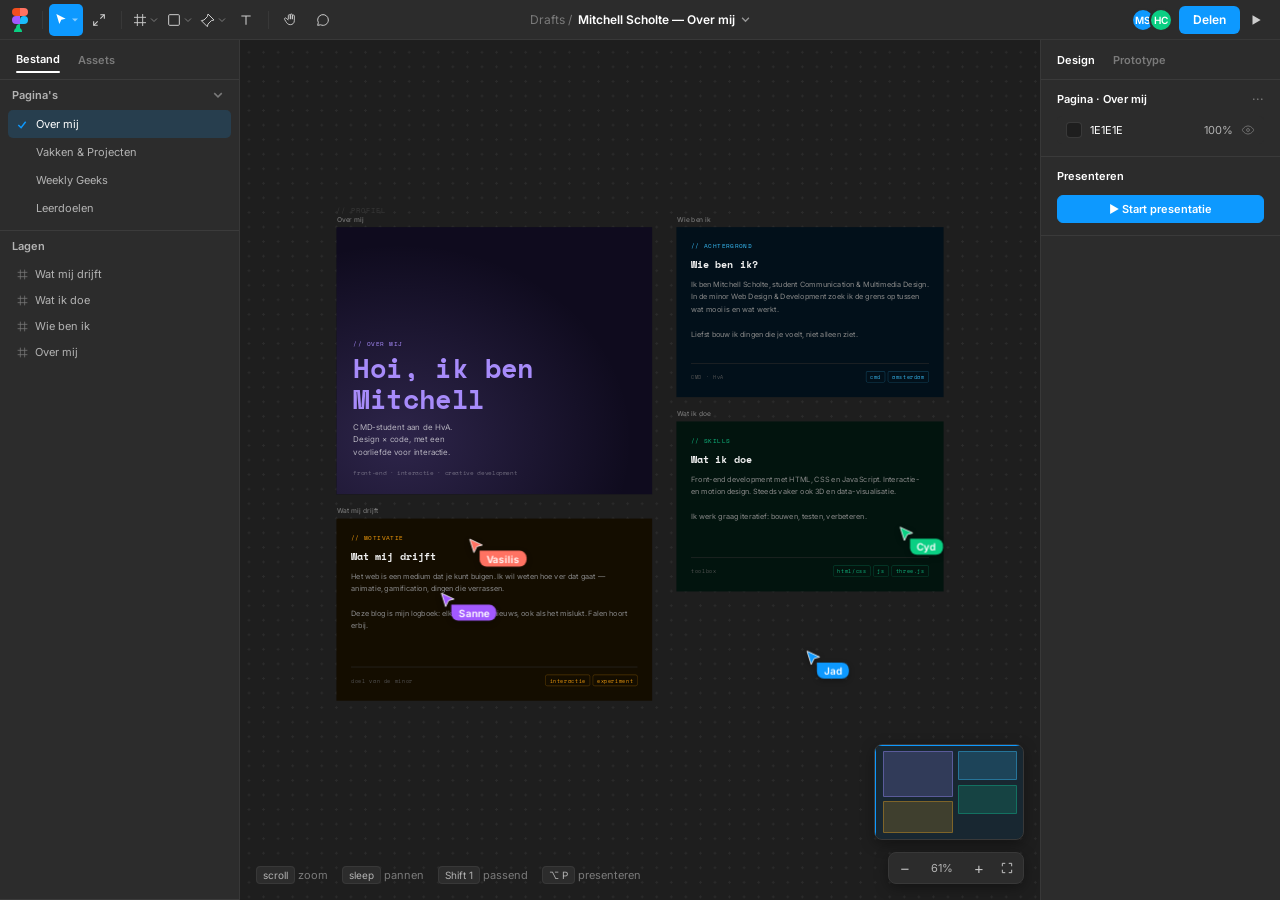
==== commit 161b19cf: "update" ====
--- a/index.html
+++ b/index.html
@@ -7,315 +7,15 @@
 <link rel="preconnect" href="https://fonts.googleapis.com"/>
 <link rel="preconnect" href="https://fonts.gstatic.com" crossorigin/>
 <link href="https://fonts.googleapis.com/css2?family=Space+Mono:wght@400;700&family=Inter:wght@400;450;500;600&display=swap" rel="stylesheet"/>
-<style>
-*, *::before, *::after { box-sizing: border-box; margin: 0; padding: 0; }
-:root {
-  /* Figma design tokens (dark) */
-  --canvas:        #1e1e1e;
-  --chrome:        #2c2c2c;
-  --chrome-2:      #383838;
-  --input:         #2c2c2c;
-  --input-hover:   #383838;
-  --border:        #383838;
-  --divider:       rgba(255,255,255,0.07);
-  --text:          #ffffff;
-  --text-2:        #b3b3b3;
-  --text-3:        #7a7a7a;
-  --icon:          #cdcdcd;
-  --blue:          #0d99ff;
-  --blue-hover:    #0a85e0;
-  --blue-soft:     rgba(13,153,255,0.18);
-  --selected-row:  rgba(13,153,255,0.16);
-  --hover:         rgba(255,255,255,0.06);
-  --mono: 'Space Mono', monospace;
-  --sans: 'Inter', -apple-system, system-ui, sans-serif;
-}
-html, body {
-  width:100%; height:100%; overflow:hidden;
-  background:var(--canvas); color:var(--text);
-  font-family:var(--sans); font-size:11px; user-select:none;
-  -webkit-font-smoothing:antialiased;
-}
-svg { display:block; }
-
-/* ───────────── Top toolbar ───────────── */
-.toolbar {
-  position:fixed; top:0; left:0; right:0; height:40px;
-  background:var(--chrome); border-bottom:1px solid var(--border);
-  display:flex; align-items:center; z-index:100; padding:0 4px;
-}
-.tb-group { display:flex; align-items:center; gap:0; }
-.tb-left  { flex:1; justify-content:flex-start; }
-.tb-center{ position:absolute; left:50%; transform:translateX(-50%); }
-.tb-right { flex:1; justify-content:flex-end; gap:2px; padding-right:6px; }
-
-.tb-btn {
-  height:32px; min-width:32px; padding:0 4px; border:none; background:none;
-  color:var(--icon); cursor:pointer; border-radius:5px;
-  display:flex; align-items:center; justify-content:center; gap:2px;
-  transition:background .1s, color .1s;
-}
-.tb-btn:hover { background:var(--hover); color:#fff; }
-.tb-btn.active { background:var(--blue); color:#fff; }
-.tb-btn.active:hover { background:var(--blue); }
-.tb-caret { opacity:.5; }
-.tb-sep { width:1px; height:18px; background:var(--border); margin:0 6px; }
-
-.tb-logo {
-  width:32px; height:32px; border-radius:5px; cursor:pointer;
-  display:flex; align-items:center; justify-content:center; color:var(--icon);
-}
-.tb-logo:hover { background:var(--hover); }
-
-.tb-file { display:flex; align-items:center; gap:6px; padding:5px 8px; border-radius:5px; cursor:pointer; }
-.tb-file:hover { background:var(--hover); }
-.tb-file-name { font-weight:600; color:var(--text); font-size:12px; }
-.tb-file-crumb { color:var(--text-3); font-size:12px; }
-
-.avatars { display:flex; align-items:center; margin-right:4px; }
-.avatar {
-  width:24px; height:24px; border-radius:50%; border:2px solid var(--chrome);
-  display:flex; align-items:center; justify-content:center;
-  font-size:10px; font-weight:600; color:#fff; margin-left:-6px;
-}
-.avatar:first-child { margin-left:0; }
-.btn-present {
-  width:28px; height:28px; border-radius:5px; border:none; background:none;
-  color:var(--icon); cursor:pointer; display:flex; align-items:center; justify-content:center;
-}
-.btn-present:hover { background:var(--blue); color:#fff; }
-.btn-share {
-  background:var(--blue); color:#fff; border:none; height:28px; padding:0 14px;
-  border-radius:6px; font-size:12px; font-weight:600; cursor:pointer; font-family:var(--sans);
-}
-.btn-share:hover { background:var(--blue-hover); }
-
-/* ───────────── App grid ───────────── */
-.app {
-  position:fixed; top:40px; bottom:0; left:0; right:0;
-  display:grid; grid-template-columns:240px 1fr 240px;
-}
-
-/* ───────────── Left panel ───────────── */
-.panel-left { background:var(--chrome); border-right:1px solid var(--border); display:flex; flex-direction:column; overflow:hidden; }
-.panel-tabs { display:flex; height:40px; border-bottom:1px solid var(--divider); padding:0 8px; gap:2px; align-items:center; }
-.panel-tab { padding:6px 8px; font-size:11px; font-weight:600; color:var(--text-3); cursor:pointer; border-radius:5px; }
-.panel-tab:hover { color:var(--text-2); }
-.panel-tab.active { color:var(--text); }
-.panel-tab.active::after { content:''; display:block; height:2px; background:var(--text); border-radius:2px; margin-top:5px; margin-bottom:-6px; }
-
-.section { border-bottom:1px solid var(--divider); }
-.section-head {
-  display:flex; align-items:center; justify-content:space-between;
-  padding:8px 16px 8px 12px; font-size:11px; font-weight:600; color:var(--text-2); cursor:default;
-}
-.section-head .chev { color:var(--text-3); }
-
-.pages { padding:0 8px 8px; }
-.page-row {
-  display:flex; align-items:center; gap:8px; height:28px; padding:0 8px;
-  border-radius:5px; cursor:pointer; font-size:11px; color:var(--text-2);
-}
-.page-row:hover { background:var(--hover); }
-.page-row.active { background:var(--selected-row); color:var(--text); }
-.page-check { width:12px; color:var(--blue); opacity:0; flex-shrink:0; }
-.page-row.active .page-check { opacity:1; }
-
-.layers { padding:0 8px 8px; flex:1; overflow-y:auto; scrollbar-width:thin; }
-.layers::-webkit-scrollbar { width:8px; }
-.layers::-webkit-scrollbar-thumb { background:#4a4a4a; border-radius:4px; border:2px solid var(--chrome); }
-.layer-row {
-  display:flex; align-items:center; gap:6px; height:26px; padding:0 8px;
-  border-radius:5px; cursor:pointer; font-size:11px; color:var(--text-2);
-}
-.layer-row:hover { background:var(--hover); }
-.layer-row.selected { background:var(--selected-row); color:var(--blue); }
-.layer-row .l-icon { color:var(--text-3); flex-shrink:0; }
-.layer-row.selected .l-icon { color:var(--blue); }
-.layer-row .l-name { flex:1; white-space:nowrap; overflow:hidden; text-overflow:ellipsis; }
-.layer-row .l-eye { opacity:0; color:var(--text-3); flex-shrink:0; }
-.layer-row:hover .l-eye { opacity:1; }
-
-/* ───────────── Canvas ───────────── */
-.canvas-wrap { position:relative; overflow:hidden; background:var(--canvas); cursor:default; }
-.canvas-wrap.panning { cursor:grabbing; }
-#dot-grid {
-  position:absolute; inset:0; pointer-events:none;
-  background-image:radial-gradient(circle, #2b2b2b 1.2px, transparent 1.2px);
-  background-size:24px 24px;
-}
-#canvas { position:absolute; top:0; left:0; transform-origin:0 0; }
-.frame { position:absolute; cursor:pointer; }
-.frame-label {
-  position:absolute; top:-20px; left:1px; font-size:11px; font-weight:450;
-  color:var(--text-3); white-space:nowrap; pointer-events:none; letter-spacing:.01em;
-}
-.frame:hover .frame-label, .frame.selected .frame-label { color:var(--blue); }
-.frame-inner { width:100%; height:100%; overflow:hidden; position:relative; outline:1px solid transparent; transition:outline-color .1s; }
-.frame:hover .frame-inner { outline-color:rgba(13,153,255,0.5); }
-.frame.selected .frame-inner { outline:2px solid var(--blue); }
-
-/* blog artwork inside frames (keeps its own mono aesthetic) */
-.fc-cover { height:100%; display:flex; flex-direction:column; justify-content:flex-end; padding:28px; position:relative; overflow:hidden; }
-.fc-cover-glow { position:absolute; inset:0; pointer-events:none; }
-.fc-cover-tag { font-family:var(--mono); font-size:10px; letter-spacing:0.14em; text-transform:uppercase; margin-bottom:8px; position:relative; }
-.fc-cover-title { font-family:var(--mono); font-weight:700; line-height:1.15; position:relative; }
-.fc-cover-sub { font-family:var(--sans); font-size:13px; line-height:1.6; margin-top:10px; position:relative; opacity:0.65; }
-.fc-cover-meta { font-family:var(--mono); font-size:10px; margin-top:16px; opacity:0.35; position:relative; }
-.fc-post { height:100%; padding:24px; display:flex; flex-direction:column; gap:12px; }
-.fc-post-tag { font-family:var(--mono); font-size:10px; letter-spacing:0.12em; text-transform:uppercase; }
-.fc-post-title { font-family:var(--mono); font-size:17px; font-weight:700; line-height:1.3; color:#f0f0f0; }
-.fc-post-body { font-family:var(--sans); font-size:12px; line-height:1.7; color:#888; flex:1; overflow:hidden; }
-.fc-post-footer { display:flex; align-items:center; justify-content:space-between; padding-top:12px; border-top:1px solid #2a2a2a; margin-top:auto; }
-.fc-post-date { font-family:var(--mono); font-size:9px; color:#555; }
-.fc-post-tags { display:flex; gap:4px; flex-wrap:wrap; }
-.fc-pill { font-family:var(--mono); font-size:9px; padding:2px 6px; border-radius:3px; border:1px solid; }
-.fc-wip { height:100%; display:flex; flex-direction:column; align-items:center; justify-content:center; gap:8px; }
-.fc-wip-icon { font-size:24px; opacity:0.15; }
-.fc-wip-text { font-family:var(--mono); font-size:9px; color:#4a4a4a; letter-spacing:0.12em; text-transform:uppercase; }
-/* leerdoelen frame */
-.fc-goals { height:100%; padding:24px; display:flex; flex-direction:column; gap:8px; overflow:hidden; }
-.fc-goals-title { font-family:var(--mono); font-size:18px; font-weight:700; color:#f0f0f0; line-height:1.2; margin-bottom:6px; }
-.goal-list { display:flex; flex-direction:column; gap:11px; }
-.goal { padding:2px 0 2px 12px; border-left:2px solid; }
-.goal-top { display:flex; align-items:center; justify-content:space-between; gap:8px; margin-bottom:4px; }
-.goal-name { font-family:var(--mono); font-size:12px; font-weight:700; color:#e8e8e8; }
-.goal-status { font-family:var(--mono); font-size:8px; padding:2px 6px; border-radius:3px; letter-spacing:0.06em; text-transform:uppercase; white-space:nowrap; }
-.goal-text { font-family:var(--sans); font-size:11px; line-height:1.5; color:#888; }
-.section-label { position:absolute; font-family:var(--mono); font-size:11px; color:#383838; letter-spacing:0.1em; text-transform:uppercase; pointer-events:none; white-space:nowrap; }
-
-/* ───────────── Right panel (Design inspector) ───────────── */
-.panel-right { background:var(--chrome); border-left:1px solid var(--border); display:flex; flex-direction:column; overflow-y:auto; scrollbar-width:thin; }
-.panel-right::-webkit-scrollbar { width:8px; }
-.panel-right::-webkit-scrollbar-thumb { background:#4a4a4a; border-radius:4px; border:2px solid var(--chrome); }
-.insp-tabs { display:flex; height:40px; align-items:center; padding:0 8px; gap:2px; border-bottom:1px solid var(--divider); flex-shrink:0; }
-.insp-tab { padding:6px 8px; font-size:11px; font-weight:600; color:var(--text-3); cursor:pointer; border-radius:5px; }
-.insp-tab:hover { color:var(--text-2); }
-.insp-tab.active { color:var(--text); }
-
-.insp-section { padding:12px 16px; border-bottom:1px solid var(--divider); }
-.insp-title { font-size:11px; font-weight:600; color:var(--text); margin-bottom:10px; display:flex; align-items:center; justify-content:space-between; }
-.insp-title .add { color:var(--text-3); cursor:pointer; }
-.insp-title .add:hover { color:var(--text); }
-
-.align-row { display:flex; align-items:center; justify-content:space-between; padding:6px 14px; border-bottom:1px solid var(--divider); }
-.align-btn { width:26px; height:26px; border-radius:5px; display:flex; align-items:center; justify-content:center; color:var(--icon); cursor:pointer; }
-.align-btn:hover { background:var(--hover); color:#fff; }
-
-.field-grid { display:grid; grid-template-columns:1fr 1fr; gap:8px; }
-.field {
-  display:flex; align-items:center; gap:6px; height:28px; padding:0 8px;
-  background:var(--input); border:1px solid transparent; border-radius:5px; cursor:default;
-}
-.field:hover { border-color:var(--border); background:var(--input-hover); }
-.field .f-key { color:var(--text-3); font-size:11px; width:12px; flex-shrink:0; }
-.field .f-val { color:var(--text); font-size:11px; flex:1; }
-
-.color-row { display:flex; align-items:center; gap:8px; height:28px; padding:0 8px; background:var(--input); border:1px solid transparent; border-radius:5px; }
-.color-row:hover { border-color:var(--border); }
-.swatch { width:16px; height:16px; border-radius:4px; border:1px solid rgba(255,255,255,0.12); flex-shrink:0; }
-.color-hex { flex:1; color:var(--text); font-size:11px; text-transform:uppercase; }
-.color-op { color:var(--text-2); font-size:11px; }
-.color-eye { color:var(--text-3); cursor:pointer; }
-.color-eye:hover { color:var(--text); }
-.stack { display:flex; flex-direction:column; gap:6px; }
-
-.export-btn {
-  width:100%; height:28px; background:var(--input); border:1px solid var(--border);
-  color:var(--text-2); border-radius:6px; font-family:var(--sans); font-size:11px; font-weight:600;
-  cursor:pointer; margin-top:2px;
-}
-.export-btn:hover { background:var(--input-hover); color:var(--text); }
-.export-btn.primary { background:var(--blue); border-color:var(--blue); color:#fff; }
-.export-btn.primary:hover { background:var(--blue-hover); }
-
-/* ───────────── Floating zoom pill ───────────── */
-.zoombar {
-  position:fixed; bottom:16px; right:256px; height:32px; z-index:90;
-  background:var(--chrome); border:1px solid var(--border); border-radius:8px;
-  display:flex; align-items:center; padding:0 2px; box-shadow:0 4px 14px rgba(0,0,0,0.35);
-}
-.zoombar button { width:28px; height:28px; border:none; background:none; color:var(--icon); cursor:pointer; border-radius:5px; font-size:15px; display:flex; align-items:center; justify-content:center; }
-.zoombar button:hover { background:var(--hover); color:#fff; }
-.zoom-val { min-width:46px; text-align:center; font-size:11px; color:var(--text-2); cursor:pointer; padding:0 4px; }
-.zoom-val:hover { color:#fff; }
-
-.minimap {
-  position:fixed; bottom:60px; right:256px; width:150px; height:96px; z-index:90;
-  background:#1a1a1a; border:1px solid var(--border); border-radius:8px; overflow:hidden;
-  box-shadow:0 4px 14px rgba(0,0,0,0.35);
-}
-.minimap-frame { position:absolute; border-radius:1px; pointer-events:none; }
-.minimap-viewport { position:absolute; border:1px solid var(--blue); background:rgba(13,153,255,0.10); pointer-events:none; }
-
-.kbd-hint { position:fixed; bottom:18px; left:256px; font-size:11px; color:var(--text-3); z-index:90; display:flex; gap:14px; align-items:center; }
-.kbd { background:var(--chrome); border:1px solid var(--border); padding:2px 6px; border-radius:4px; color:var(--text-2); font-size:10px; }
-
-/* ───────────── Present mode ───────────── */
-.present { position:fixed; inset:0; z-index:1000; background:#171717; display:none; flex-direction:column; }
-.present.on { display:flex; }
-.present-top {
-  height:48px; flex-shrink:0; display:flex; align-items:center; justify-content:space-between;
-  padding:0 16px; background:var(--chrome); border-bottom:1px solid var(--border); color:var(--text);
-}
-.present-top .pt-name { font-size:13px; font-weight:600; }
-.present-top .pt-sub { font-size:11px; color:var(--text-3); margin-left:8px; }
-.present-top .pt-right { display:flex; align-items:center; gap:6px; }
-.present-count { font-family:var(--mono); font-size:11px; color:var(--text-2); padding:0 8px; }
-.present-btn { width:30px; height:30px; border:none; background:none; color:var(--icon); cursor:pointer; border-radius:6px; display:flex; align-items:center; justify-content:center; }
-.present-btn:hover { background:var(--hover); color:#fff; }
-.present-stage { flex:1; position:relative; display:flex; align-items:center; justify-content:center; overflow:hidden; }
-.present-frame { box-shadow:0 30px 80px rgba(0,0,0,0.6); border-radius:6px; overflow:hidden; transform-origin:center; }
-.present-zone { position:absolute; top:0; bottom:0; width:33%; cursor:pointer; z-index:2; display:flex; align-items:center; opacity:0; transition:opacity .15s; }
-.present-zone:hover { opacity:1; }
-.present-zone.prev { left:0; justify-content:flex-start; padding-left:24px; }
-.present-zone.next { right:0; justify-content:flex-end; padding-right:24px; }
-.present-zone svg { color:#fff; filter:drop-shadow(0 2px 6px rgba(0,0,0,.6)); }
-.present-dots { position:absolute; bottom:18px; left:50%; transform:translateX(-50%); display:flex; gap:7px; z-index:3; }
-.present-dot { width:7px; height:7px; border-radius:50%; background:#444; cursor:pointer; transition:background .15s; }
-.present-dot.active { background:var(--blue); }
-
-/* ───────────── Detail page (Figma-style reader) ───────────── */
-.detail { position:fixed; inset:0; z-index:1000; background:var(--canvas); display:none; flex-direction:column; }
-.detail.on { display:flex; }
-.detail-grid {
-  position:absolute; inset:0; pointer-events:none;
-  background-image:radial-gradient(circle, #2b2b2b 1.2px, transparent 1.2px);
-  background-size:24px 24px; opacity:.5;
-}
-.detail-top {
-  height:48px; flex-shrink:0; z-index:2; display:flex; align-items:center; justify-content:space-between;
-  padding:0 12px; background:var(--chrome); border-bottom:1px solid var(--border); color:var(--text);
-}
-.detail-back { display:flex; align-items:center; gap:6px; height:30px; padding:0 10px; border:none; background:none; color:var(--text-2); cursor:pointer; border-radius:6px; font-family:var(--sans); font-size:12px; font-weight:600; }
-.detail-back:hover { background:var(--hover); color:#fff; }
-.detail-crumb { font-size:12px; color:var(--text-3); }
-.detail-crumb b { color:var(--text); font-weight:600; }
-.detail-close { width:30px; height:30px; border:none; background:none; color:var(--icon); cursor:pointer; border-radius:6px; display:flex; align-items:center; justify-content:center; }
-.detail-close:hover { background:var(--hover); color:#fff; }
-.detail-scroll { flex:1; overflow-y:auto; z-index:1; scrollbar-width:thin; }
-.detail-scroll::-webkit-scrollbar { width:10px; }
-.detail-scroll::-webkit-scrollbar-thumb { background:#444; border-radius:5px; border:3px solid var(--canvas); }
-.detail-doc { max-width:760px; margin:48px auto 100px; border-radius:10px; overflow:hidden; box-shadow:0 30px 90px rgba(0,0,0,0.55); border:1px solid var(--divider); position:relative; }
-.dd-frame-label { font-family:var(--mono); font-size:11px; color:var(--text-3); margin:0 auto 8px; max-width:760px; padding-left:2px; }
-.dd-hero { padding:56px 56px 44px; position:relative; overflow:hidden; }
-.dd-hero-glow { position:absolute; inset:0; pointer-events:none; }
-.dd-tag { font-family:var(--mono); font-size:11px; letter-spacing:0.14em; text-transform:uppercase; margin-bottom:14px; position:relative; }
-.dd-title { font-family:var(--mono); font-weight:700; font-size:52px; line-height:1.05; position:relative; }
-.dd-intro { font-family:var(--sans); font-size:16px; line-height:1.7; color:#cfcfcf; margin-top:20px; max-width:60ch; position:relative; }
-.dd-meta { display:flex; flex-wrap:wrap; gap:10px; padding:20px 56px; border-top:1px solid rgba(255,255,255,0.06); border-bottom:1px solid rgba(255,255,255,0.06); background:rgba(0,0,0,0.18); }
-.dd-meta-item { display:flex; flex-direction:column; gap:3px; }
-.dd-meta-k { font-family:var(--mono); font-size:9px; letter-spacing:0.1em; text-transform:uppercase; color:var(--text-3); }
-.dd-meta-v { font-family:var(--sans); font-size:12px; font-weight:600; color:#e6e6e6; }
-.dd-body { padding:44px 56px 52px; background:rgba(0,0,0,0.22); }
-.dd-section { margin-bottom:32px; }
-.dd-h { font-family:var(--mono); font-size:12px; font-weight:700; letter-spacing:0.06em; text-transform:uppercase; margin-bottom:10px; }
-.dd-p { font-family:var(--sans); font-size:14.5px; line-height:1.85; color:#a8a8a8; max-width:64ch; }
-.dd-tags { display:flex; flex-wrap:wrap; gap:6px; margin-top:8px; }
-.dd-pill { font-family:var(--mono); font-size:10px; padding:3px 9px; border-radius:4px; border:1px solid; }
-</style>
+<link rel="stylesheet" href="styles.css"/>
 </head>
 <body>
+
+<!-- ───────── PAGE STATE (which page is shown — CSS driven) ───────── -->
+<input class="state-input" type="radio" name="page" id="pg-over" value="over" checked/>
+<input class="state-input" type="radio" name="page" id="pg-vakken" value="vakken"/>
+<input class="state-input" type="radio" name="page" id="pg-geeks" value="geeks"/>
+<input class="state-input" type="radio" name="page" id="pg-leerdoelen" value="leerdoelen"/>
 
 <!-- ───────── TOP TOOLBAR ───────── -->
 <div class="toolbar">
@@ -330,36 +30,44 @@
       </svg>
     </div>
     <div class="tb-sep"></div>
-    <button class="tb-btn active" id="toolMove" title="Verplaatsen (V)" onclick="setTool('move')">
+    <label class="tb-btn" title="Verplaatsen (V)">
+      <input class="state-input" type="radio" name="tool" value="move" checked/>
       <svg width="16" height="16" viewBox="0 0 24 24" fill="currentColor"><path d="M5 3l14 7-6.5 1.8L9.5 18 5 3z"/></svg>
       <svg class="tb-caret" width="8" height="8" viewBox="0 0 8 8" fill="currentColor"><path d="M1 2.5L4 5.5 7 2.5"/></svg>
-    </button>
-    <button class="tb-btn" id="toolScale" title="Schalen (K)" onclick="setTool('scale')">
+    </label>
+    <label class="tb-btn" title="Schalen (K)">
+      <input class="state-input" type="radio" name="tool" value="scale"/>
       <svg width="16" height="16" viewBox="0 0 24 24" fill="none" stroke="currentColor" stroke-width="1.6"><path d="M4 14v6h6M20 10V4h-6"/><path d="M10 14l-6 6M14 10l6-6"/></svg>
-    </button>
+    </label>
     <div class="tb-sep"></div>
-    <button class="tb-btn" id="toolFrame" title="Frame (F)" onclick="setTool('frame')">
+    <label class="tb-btn" title="Frame (F)">
+      <input class="state-input" type="radio" name="tool" value="frame"/>
       <svg width="16" height="16" viewBox="0 0 24 24" fill="none" stroke="currentColor" stroke-width="1.4"><path d="M8 3v18M16 3v18M3 8h18M3 16h18"/></svg>
       <svg class="tb-caret" width="8" height="8" viewBox="0 0 8 8" fill="none" stroke="currentColor" stroke-width="1"><path d="M1 2.5L4 5.5 7 2.5"/></svg>
-    </button>
-    <button class="tb-btn" id="toolShape" title="Vorm (R)" onclick="setTool('shape')">
+    </label>
+    <label class="tb-btn" title="Vorm (R)">
+      <input class="state-input" type="radio" name="tool" value="shape"/>
       <svg width="16" height="16" viewBox="0 0 24 24" fill="none" stroke="currentColor" stroke-width="1.5"><rect x="4" y="4" width="16" height="16" rx="1.5"/></svg>
       <svg class="tb-caret" width="8" height="8" viewBox="0 0 8 8" fill="none" stroke="currentColor" stroke-width="1"><path d="M1 2.5L4 5.5 7 2.5"/></svg>
-    </button>
-    <button class="tb-btn" id="toolPen" title="Pen (P)" onclick="setTool('pen')">
+    </label>
+    <label class="tb-btn" title="Pen (P)">
+      <input class="state-input" type="radio" name="tool" value="pen"/>
       <svg width="16" height="16" viewBox="0 0 24 24" fill="none" stroke="currentColor" stroke-width="1.5"><path d="M12 3l9 9-4 1-5 5-1 4-9-9 4-1 5-5 1-4z"/></svg>
       <svg class="tb-caret" width="8" height="8" viewBox="0 0 8 8" fill="none" stroke="currentColor" stroke-width="1"><path d="M1 2.5L4 5.5 7 2.5"/></svg>
-    </button>
-    <button class="tb-btn" id="toolText" title="Tekst (T)" onclick="setTool('text')">
+    </label>
+    <label class="tb-btn" title="Tekst (T)">
+      <input class="state-input" type="radio" name="tool" value="text"/>
       <svg width="16" height="16" viewBox="0 0 24 24" fill="none" stroke="currentColor" stroke-width="1.6"><path d="M5 6h14M12 6v13"/></svg>
-    </button>
+    </label>
     <div class="tb-sep"></div>
-    <button class="tb-btn" id="toolHand" title="Hand (H)" onclick="setTool('hand')">
+    <label class="tb-btn" title="Hand (H)">
+      <input class="state-input" type="radio" name="tool" value="hand"/>
       <svg width="16" height="16" viewBox="0 0 24 24" fill="none" stroke="currentColor" stroke-width="1.4"><path d="M8 11V5.5a1.5 1.5 0 013 0V11m0-.5V4.5a1.5 1.5 0 013 0V11m0-.5V6a1.5 1.5 0 013 0v7c0 3.5-2.5 6-6 6s-5-2-6.5-4.5l-2-3.2a1.5 1.5 0 012.4-1.8L8 12"/></svg>
-    </button>
-    <button class="tb-btn" id="toolComment" title="Reactie (C)" onclick="setTool('comment')">
+    </label>
+    <label class="tb-btn" title="Reactie (C)">
+      <input class="state-input" type="radio" name="tool" value="comment"/>
       <svg width="16" height="16" viewBox="0 0 24 24" fill="none" stroke="currentColor" stroke-width="1.5"><path d="M20 12a8 8 0 01-11.5 7.2L4 20l1-4.2A8 8 0 1120 12z"/></svg>
-    </button>
+    </label>
   </div>
 
   <div class="tb-group tb-center">
@@ -387,36 +95,522 @@
 
   <!-- LEFT PANEL -->
   <div class="panel-left">
+    <input class="state-input" type="radio" name="ltab" id="ltab-file" checked/>
+    <input class="state-input" type="radio" name="ltab" id="ltab-assets"/>
     <div class="panel-tabs">
-      <div class="panel-tab active">Bestand</div>
-      <div class="panel-tab">Assets</div>
-    </div>
-    <div class="section">
-      <div class="section-head">
-        <span>Pagina's</span>
-        <svg class="chev" width="10" height="10" viewBox="0 0 8 8" fill="none" stroke="currentColor" stroke-width="1.2"><path d="M1 2.5L4 5.5 7 2.5"/></svg>
-      </div>
-      <div class="pages" id="pagesList"></div>
-    </div>
-    <div class="section" style="flex:1; display:flex; flex-direction:column; overflow:hidden;">
-      <div class="section-head"><span>Lagen</span></div>
-      <div class="layers" id="layersList"></div>
+      <label class="panel-tab" for="ltab-file">Bestand</label>
+      <label class="panel-tab" for="ltab-assets">Assets</label>
+    </div>
+
+    <div id="leftFile">
+      <div class="section">
+        <div class="section-head">
+          <span>Pagina's</span>
+          <svg class="chev" width="10" height="10" viewBox="0 0 8 8" fill="none" stroke="currentColor" stroke-width="1.2"><path d="M1 2.5L4 5.5 7 2.5"/></svg>
+        </div>
+        <div class="pages">
+          <label class="page-row" for="pg-over"><svg class="page-check" width="11" height="11" viewBox="0 0 12 12" fill="none" stroke="currentColor" stroke-width="1.6"><path d="M2 6.5L5 9.5 10 3"/></svg>Over mij</label>
+          <label class="page-row" for="pg-vakken"><svg class="page-check" width="11" height="11" viewBox="0 0 12 12" fill="none" stroke="currentColor" stroke-width="1.6"><path d="M2 6.5L5 9.5 10 3"/></svg>Vakken &amp; Projecten</label>
+          <label class="page-row" for="pg-geeks"><svg class="page-check" width="11" height="11" viewBox="0 0 12 12" fill="none" stroke="currentColor" stroke-width="1.6"><path d="M2 6.5L5 9.5 10 3"/></svg>Weekly Geeks</label>
+          <label class="page-row" for="pg-leerdoelen"><svg class="page-check" width="11" height="11" viewBox="0 0 12 12" fill="none" stroke="currentColor" stroke-width="1.6"><path d="M2 6.5L5 9.5 10 3"/></svg>Leerdoelen</label>
+        </div>
+      </div>
+      <div class="section" style="flex:1; display:flex; flex-direction:column; overflow:hidden;">
+        <div class="section-head"><span>Lagen</span></div>
+
+        <div class="layers" data-page="over">
+          <div class="layer-row" data-target="about-drive"><svg class="l-icon" width="13" height="13" viewBox="0 0 24 24" fill="none" stroke="currentColor" stroke-width="1.4"><path d="M8 3v18M16 3v18M3 8h18M3 16h18"/></svg><span class="l-name">Wat mij drijft</span><svg class="l-eye" width="13" height="13" viewBox="0 0 24 24" fill="none" stroke="currentColor" stroke-width="1.4"><path d="M2 12s3.5-7 10-7 10 7 10 7-3.5 7-10 7-10-7-10-7z"/><circle cx="12" cy="12" r="2.5"/></svg></div>
+          <div class="layer-row" data-target="about-do"><svg class="l-icon" width="13" height="13" viewBox="0 0 24 24" fill="none" stroke="currentColor" stroke-width="1.4"><path d="M8 3v18M16 3v18M3 8h18M3 16h18"/></svg><span class="l-name">Wat ik doe</span><svg class="l-eye" width="13" height="13" viewBox="0 0 24 24" fill="none" stroke="currentColor" stroke-width="1.4"><path d="M2 12s3.5-7 10-7 10 7 10 7-3.5 7-10 7-10-7-10-7z"/><circle cx="12" cy="12" r="2.5"/></svg></div>
+          <div class="layer-row" data-target="about-who"><svg class="l-icon" width="13" height="13" viewBox="0 0 24 24" fill="none" stroke="currentColor" stroke-width="1.4"><path d="M8 3v18M16 3v18M3 8h18M3 16h18"/></svg><span class="l-name">Wie ben ik</span><svg class="l-eye" width="13" height="13" viewBox="0 0 24 24" fill="none" stroke="currentColor" stroke-width="1.4"><path d="M2 12s3.5-7 10-7 10 7 10 7-3.5 7-10 7-10-7-10-7z"/><circle cx="12" cy="12" r="2.5"/></svg></div>
+          <div class="layer-row" data-target="about-cover"><svg class="l-icon" width="13" height="13" viewBox="0 0 24 24" fill="none" stroke="currentColor" stroke-width="1.4"><path d="M8 3v18M16 3v18M3 8h18M3 16h18"/></svg><span class="l-name">Over mij</span><svg class="l-eye" width="13" height="13" viewBox="0 0 24 24" fill="none" stroke="currentColor" stroke-width="1.4"><path d="M2 12s3.5-7 10-7 10 7 10 7-3.5 7-10 7-10-7-10-7z"/><circle cx="12" cy="12" r="2.5"/></svg></div>
+        </div>
+
+        <div class="layers" data-page="vakken">
+          <div class="layer-row" data-target="proj-meester"><svg class="l-icon" width="13" height="13" viewBox="0 0 24 24" fill="none" stroke="currentColor" stroke-width="1.4"><path d="M8 3v18M16 3v18M3 8h18M3 16h18"/></svg><span class="l-name">Meesterproef</span><svg class="l-eye" width="13" height="13" viewBox="0 0 24 24" fill="none" stroke="currentColor" stroke-width="1.4"><path d="M2 12s3.5-7 10-7 10 7 10 7-3.5 7-10 7-10-7-10-7z"/><circle cx="12" cy="12" r="2.5"/></svg></div>
+          <div class="layer-row" data-target="proj-hackathon"><svg class="l-icon" width="13" height="13" viewBox="0 0 24 24" fill="none" stroke="currentColor" stroke-width="1.4"><path d="M8 3v18M16 3v18M3 8h18M3 16h18"/></svg><span class="l-name">Hackathon</span><svg class="l-eye" width="13" height="13" viewBox="0 0 24 24" fill="none" stroke="currentColor" stroke-width="1.4"><path d="M2 12s3.5-7 10-7 10 7 10 7-3.5 7-10 7-10-7-10-7z"/><circle cx="12" cy="12" r="2.5"/></svg></div>
+          <div class="layer-row" data-target="proj-sprint0"><svg class="l-icon" width="13" height="13" viewBox="0 0 24 24" fill="none" stroke="currentColor" stroke-width="1.4"><path d="M8 3v18M16 3v18M3 8h18M3 16h18"/></svg><span class="l-name">Sprint 0</span><svg class="l-eye" width="13" height="13" viewBox="0 0 24 24" fill="none" stroke="currentColor" stroke-width="1.4"><path d="M2 12s3.5-7 10-7 10 7 10 7-3.5 7-10 7-10-7-10-7z"/><circle cx="12" cy="12" r="2.5"/></svg></div>
+          <div class="layer-row" data-target="vak-api"><svg class="l-icon" width="13" height="13" viewBox="0 0 24 24" fill="none" stroke="currentColor" stroke-width="1.4"><path d="M8 3v18M16 3v18M3 8h18M3 16h18"/></svg><span class="l-name">API — CMD Casino</span><svg class="l-eye" width="13" height="13" viewBox="0 0 24 24" fill="none" stroke="currentColor" stroke-width="1.4"><path d="M2 12s3.5-7 10-7 10 7 10 7-3.5 7-10 7-10-7-10-7z"/><circle cx="12" cy="12" r="2.5"/></svg></div>
+          <div class="layer-row" data-target="vak-hcd"><svg class="l-icon" width="13" height="13" viewBox="0 0 24 24" fill="none" stroke="currentColor" stroke-width="1.4"><path d="M8 3v18M16 3v18M3 8h18M3 16h18"/></svg><span class="l-name">HCD — VoiceReader</span><svg class="l-eye" width="13" height="13" viewBox="0 0 24 24" fill="none" stroke="currentColor" stroke-width="1.4"><path d="M2 12s3.5-7 10-7 10 7 10 7-3.5 7-10 7-10-7-10-7z"/><circle cx="12" cy="12" r="2.5"/></svg></div>
+          <div class="layer-row" data-target="vak-browser"><svg class="l-icon" width="13" height="13" viewBox="0 0 24 24" fill="none" stroke="currentColor" stroke-width="1.4"><path d="M8 3v18M16 3v18M3 8h18M3 16h18"/></svg><span class="l-name">Browser Technologies</span><svg class="l-eye" width="13" height="13" viewBox="0 0 24 24" fill="none" stroke="currentColor" stroke-width="1.4"><path d="M2 12s3.5-7 10-7 10 7 10 7-3.5 7-10 7-10-7-10-7z"/><circle cx="12" cy="12" r="2.5"/></svg></div>
+          <div class="layer-row" data-target="vak-css"><svg class="l-icon" width="13" height="13" viewBox="0 0 24 24" fill="none" stroke="currentColor" stroke-width="1.4"><path d="M8 3v18M16 3v18M3 8h18M3 16h18"/></svg><span class="l-name">CSS to the Rescue</span><svg class="l-eye" width="13" height="13" viewBox="0 0 24 24" fill="none" stroke="currentColor" stroke-width="1.4"><path d="M2 12s3.5-7 10-7 10 7 10 7-3.5 7-10 7-10-7-10-7z"/><circle cx="12" cy="12" r="2.5"/></svg></div>
+          <div class="layer-row" data-target="vak-cover"><svg class="l-icon" width="13" height="13" viewBox="0 0 24 24" fill="none" stroke="currentColor" stroke-width="1.4"><path d="M8 3v18M16 3v18M3 8h18M3 16h18"/></svg><span class="l-name">Overzicht</span><svg class="l-eye" width="13" height="13" viewBox="0 0 24 24" fill="none" stroke="currentColor" stroke-width="1.4"><path d="M2 12s3.5-7 10-7 10 7 10 7-3.5 7-10 7-10-7-10-7z"/><circle cx="12" cy="12" r="2.5"/></svg></div>
+        </div>
+
+        <div class="layers" data-page="geeks">
+          <div class="layer-row" data-target="g-huijkman"><svg class="l-icon" width="13" height="13" viewBox="0 0 24 24" fill="none" stroke="currentColor" stroke-width="1.4"><path d="M8 3v18M16 3v18M3 8h18M3 16h18"/></svg><span class="l-name">John Huijkman</span><svg class="l-eye" width="13" height="13" viewBox="0 0 24 24" fill="none" stroke="currentColor" stroke-width="1.4"><path d="M2 12s3.5-7 10-7 10 7 10 7-3.5 7-10 7-10-7-10-7z"/><circle cx="12" cy="12" r="2.5"/></svg></div>
+          <div class="layer-row" data-target="g-broersma"><svg class="l-icon" width="13" height="13" viewBox="0 0 24 24" fill="none" stroke="currentColor" stroke-width="1.4"><path d="M8 3v18M16 3v18M3 8h18M3 16h18"/></svg><span class="l-name">Robert Broersma</span><svg class="l-eye" width="13" height="13" viewBox="0 0 24 24" fill="none" stroke="currentColor" stroke-width="1.4"><path d="M2 12s3.5-7 10-7 10 7 10 7-3.5 7-10 7-10-7-10-7z"/><circle cx="12" cy="12" r="2.5"/></svg></div>
+          <div class="layer-row" data-target="g-leenheen"><svg class="l-icon" width="13" height="13" viewBox="0 0 24 24" fill="none" stroke="currentColor" stroke-width="1.4"><path d="M8 3v18M16 3v18M3 8h18M3 16h18"/></svg><span class="l-name">Niels Leenheen</span><svg class="l-eye" width="13" height="13" viewBox="0 0 24 24" fill="none" stroke="currentColor" stroke-width="1.4"><path d="M2 12s3.5-7 10-7 10 7 10 7-3.5 7-10 7-10-7-10-7z"/><circle cx="12" cy="12" r="2.5"/></svg></div>
+          <div class="layer-row" data-target="g-binder"><svg class="l-icon" width="13" height="13" viewBox="0 0 24 24" fill="none" stroke="currentColor" stroke-width="1.4"><path d="M8 3v18M16 3v18M3 8h18M3 16h18"/></svg><span class="l-name">Nils Binder</span><svg class="l-eye" width="13" height="13" viewBox="0 0 24 24" fill="none" stroke="currentColor" stroke-width="1.4"><path d="M2 12s3.5-7 10-7 10 7 10 7-3.5 7-10 7-10-7-10-7z"/><circle cx="12" cy="12" r="2.5"/></svg></div>
+          <div class="layer-row" data-target="g-ppk"><svg class="l-icon" width="13" height="13" viewBox="0 0 24 24" fill="none" stroke="currentColor" stroke-width="1.4"><path d="M8 3v18M16 3v18M3 8h18M3 16h18"/></svg><span class="l-name">Peter-Paul Koch</span><svg class="l-eye" width="13" height="13" viewBox="0 0 24 24" fill="none" stroke="currentColor" stroke-width="1.4"><path d="M2 12s3.5-7 10-7 10 7 10 7-3.5 7-10 7-10-7-10-7z"/><circle cx="12" cy="12" r="2.5"/></svg></div>
+          <div class="layer-row" data-target="g-valkhof"><svg class="l-icon" width="13" height="13" viewBox="0 0 24 24" fill="none" stroke="currentColor" stroke-width="1.4"><path d="M8 3v18M16 3v18M3 8h18M3 16h18"/></svg><span class="l-name">Killian Valkhof</span><svg class="l-eye" width="13" height="13" viewBox="0 0 24 24" fill="none" stroke="currentColor" stroke-width="1.4"><path d="M2 12s3.5-7 10-7 10 7 10 7-3.5 7-10 7-10-7-10-7z"/><circle cx="12" cy="12" r="2.5"/></svg></div>
+          <div class="layer-row" data-target="g-bremer"><svg class="l-icon" width="13" height="13" viewBox="0 0 24 24" fill="none" stroke="currentColor" stroke-width="1.4"><path d="M8 3v18M16 3v18M3 8h18M3 16h18"/></svg><span class="l-name">Nadieh Bremer</span><svg class="l-eye" width="13" height="13" viewBox="0 0 24 24" fill="none" stroke="currentColor" stroke-width="1.4"><path d="M2 12s3.5-7 10-7 10 7 10 7-3.5 7-10 7-10-7-10-7z"/><circle cx="12" cy="12" r="2.5"/></svg></div>
+          <div class="layer-row" data-target="g-powell"><svg class="l-icon" width="13" height="13" viewBox="0 0 24 24" fill="none" stroke="currentColor" stroke-width="1.4"><path d="M8 3v18M16 3v18M3 8h18M3 16h18"/></svg><span class="l-name">Kevin Powell</span><svg class="l-eye" width="13" height="13" viewBox="0 0 24 24" fill="none" stroke="currentColor" stroke-width="1.4"><path d="M2 12s3.5-7 10-7 10 7 10 7-3.5 7-10 7-10-7-10-7z"/><circle cx="12" cy="12" r="2.5"/></svg></div>
+          <div class="layer-row" data-target="geek-cover"><svg class="l-icon" width="13" height="13" viewBox="0 0 24 24" fill="none" stroke="currentColor" stroke-width="1.4"><path d="M8 3v18M16 3v18M3 8h18M3 16h18"/></svg><span class="l-name">Weekly Geeks</span><svg class="l-eye" width="13" height="13" viewBox="0 0 24 24" fill="none" stroke="currentColor" stroke-width="1.4"><path d="M2 12s3.5-7 10-7 10 7 10 7-3.5 7-10 7-10-7-10-7z"/><circle cx="12" cy="12" r="2.5"/></svg></div>
+        </div>
+
+        <div class="layers" data-page="leerdoelen">
+          <div class="layer-row" data-target="ld-eind"><svg class="l-icon" width="13" height="13" viewBox="0 0 24 24" fill="none" stroke="currentColor" stroke-width="1.4"><path d="M8 3v18M16 3v18M3 8h18M3 16h18"/></svg><span class="l-name">Leerdoelen — Eind</span><svg class="l-eye" width="13" height="13" viewBox="0 0 24 24" fill="none" stroke="currentColor" stroke-width="1.4"><path d="M2 12s3.5-7 10-7 10 7 10 7-3.5 7-10 7-10-7-10-7z"/><circle cx="12" cy="12" r="2.5"/></svg></div>
+          <div class="layer-row" data-target="ld-midden"><svg class="l-icon" width="13" height="13" viewBox="0 0 24 24" fill="none" stroke="currentColor" stroke-width="1.4"><path d="M8 3v18M16 3v18M3 8h18M3 16h18"/></svg><span class="l-name">Leerdoelen — Midden</span><svg class="l-eye" width="13" height="13" viewBox="0 0 24 24" fill="none" stroke="currentColor" stroke-width="1.4"><path d="M2 12s3.5-7 10-7 10 7 10 7-3.5 7-10 7-10-7-10-7z"/><circle cx="12" cy="12" r="2.5"/></svg></div>
+          <div class="layer-row" data-target="ld-begin"><svg class="l-icon" width="13" height="13" viewBox="0 0 24 24" fill="none" stroke="currentColor" stroke-width="1.4"><path d="M8 3v18M16 3v18M3 8h18M3 16h18"/></svg><span class="l-name">Leerdoelen — Begin</span><svg class="l-eye" width="13" height="13" viewBox="0 0 24 24" fill="none" stroke="currentColor" stroke-width="1.4"><path d="M2 12s3.5-7 10-7 10 7 10 7-3.5 7-10 7-10-7-10-7z"/><circle cx="12" cy="12" r="2.5"/></svg></div>
+        </div>
+      </div>
+    </div>
+
+    <div id="leftAssets">
+      <div class="palette">
+        <div class="palette-hint">Sleep een element op een frame om het toe te voegen. Dubbelklik om tekst te bewerken.</div>
+        <div class="palette-grid">
+          <div class="palette-item" draggable="true" data-elt="heading">
+            <svg width="22" height="22" viewBox="0 0 24 24" fill="none" stroke="currentColor" stroke-width="1.6"><path d="M6 4v16M18 4v16M6 12h12"/></svg>
+            <span class="pi-label">Kop</span>
+          </div>
+          <div class="palette-item" draggable="true" data-elt="text">
+            <svg width="22" height="22" viewBox="0 0 24 24" fill="none" stroke="currentColor" stroke-width="1.6"><path d="M4 6h16M4 12h16M4 18h10"/></svg>
+            <span class="pi-label">Tekst</span>
+          </div>
+          <div class="palette-item" draggable="true" data-elt="button">
+            <svg width="22" height="22" viewBox="0 0 24 24" fill="none" stroke="currentColor" stroke-width="1.5"><rect x="3" y="8" width="18" height="8" rx="4"/></svg>
+            <span class="pi-label">Knop</span>
+          </div>
+          <div class="palette-item" draggable="true" data-elt="shape">
+            <svg width="22" height="22" viewBox="0 0 24 24" fill="none" stroke="currentColor" stroke-width="1.5"><rect x="4" y="4" width="16" height="16" rx="2"/></svg>
+            <span class="pi-label">Vorm</span>
+          </div>
+        </div>
+      </div>
     </div>
   </div>
 
   <!-- CANVAS -->
   <div class="canvas-wrap" id="canvasWrap">
     <div id="dot-grid"></div>
-    <div id="canvas"></div>
+    <div id="canvas">
+
+      <!-- PAGE: Over mij -->
+      <section class="page" data-page="over" data-name="Over mij" data-w="1120" data-h="920">
+        <div class="section-label" data-section="Profiel" style="left:60px;top:24px">// profiel</div>
+
+        <div class="frame" data-id="about-cover" data-section="Profiel" data-type="cover" style="--accent:#a78bfa; --bg:#0f0b1e; left:60px; top:60px; width:520px; height:440px;">
+          <span class="frame-label">Over mij</span>
+          <div class="frame-inner">
+            <div class="fc-cover">
+              <div class="fc-cover-glow"></div>
+              <div class="fc-cover-tag">// over mij</div>
+              <div class="fc-cover-title">Hoi, ik ben<br>Mitchell</div>
+              <div class="fc-cover-sub">CMD-student aan de HvA.<br>Design × code, met een<br>voorliefde voor interactie.</div>
+              <div class="fc-cover-meta">front-end · interactie · creative development</div>
+            </div>
+            <div class="elt-layer"></div>
+          </div>
+        </div>
+
+        <div class="frame" data-id="about-who" data-section="Profiel" data-type="post" style="--accent:#38bdf8; --bg:#02101a; left:620px; top:60px; width:440px; height:280px;">
+          <span class="frame-label">Wie ben ik</span>
+          <div class="frame-inner">
+            <div class="fc-post">
+              <div class="fc-post-tag">// achtergrond</div>
+              <div class="fc-post-title">Wie ben ik?</div>
+              <div class="fc-post-body">Ik ben Mitchell Scholte, student Communication &amp; Multimedia Design. In de minor Web Design &amp; Development zoek ik de grens op tussen wat mooi is en wat werkt.<br><br>Liefst bouw ik dingen die je voelt, niet alleen ziet.</div>
+              <div class="fc-post-footer">
+                <div class="fc-post-date">CMD · HvA</div>
+                <div class="fc-post-tags"><span class="fc-pill">cmd</span><span class="fc-pill">amsterdam</span></div>
+              </div>
+            </div>
+            <div class="elt-layer"></div>
+          </div>
+        </div>
+
+        <div class="frame" data-id="about-do" data-section="Profiel" data-type="post" style="--accent:#10b981; --bg:#02140e; left:620px; top:380px; width:440px; height:280px;">
+          <span class="frame-label">Wat ik doe</span>
+          <div class="frame-inner">
+            <div class="fc-post">
+              <div class="fc-post-tag">// skills</div>
+              <div class="fc-post-title">Wat ik doe</div>
+              <div class="fc-post-body">Front-end development met HTML, CSS en JavaScript. Interactie- en motion design. Steeds vaker ook 3D en data-visualisatie.<br><br>Ik werk graag iteratief: bouwen, testen, verbeteren.</div>
+              <div class="fc-post-footer">
+                <div class="fc-post-date">toolbox</div>
+                <div class="fc-post-tags"><span class="fc-pill">html/css</span><span class="fc-pill">js</span><span class="fc-pill">three.js</span></div>
+              </div>
+            </div>
+            <div class="elt-layer"></div>
+          </div>
+        </div>
+
+        <div class="frame" data-id="about-drive" data-section="Profiel" data-type="post" style="--accent:#f59e0b; --bg:#140d00; left:60px; top:540px; width:520px; height:300px;">
+          <span class="frame-label">Wat mij drijft</span>
+          <div class="frame-inner">
+            <div class="fc-post">
+              <div class="fc-post-tag">// motivatie</div>
+              <div class="fc-post-title">Wat mij drijft</div>
+              <div class="fc-post-body">Het web is een medium dat je kunt buigen. Ik wil weten hoe ver dat gaat — animatie, gamification, dingen die verrassen.<br><br>Deze blog is mijn logboek: elke week iets nieuws, ook als het mislukt. Falen hoort erbij.</div>
+              <div class="fc-post-footer">
+                <div class="fc-post-date">doel van de minor</div>
+                <div class="fc-post-tags"><span class="fc-pill">interactie</span><span class="fc-pill">experiment</span></div>
+              </div>
+            </div>
+            <div class="elt-layer"></div>
+          </div>
+        </div>
+      </section>
+
+      <!-- PAGE: Vakken & Projecten -->
+      <section class="page" data-page="vakken" data-name="Vakken &amp; Projecten" data-w="1840" data-h="700">
+        <div class="section-label" data-section="Minor WDD" style="left:60px;top:24px">// minor wdd</div>
+        <div class="section-label" data-section="Vakken" style="left:400px;top:24px">// vakken</div>
+        <div class="section-label" data-section="Projecten" style="left:1100px;top:24px">// projecten</div>
+
+        <div class="frame" data-id="vak-cover" data-section="Minor WDD" data-type="cover" style="--accent:#a78bfa; --bg:#0f0b1e; left:60px; top:60px; width:300px; height:570px;">
+          <span class="frame-label">Overzicht</span>
+          <div class="frame-inner">
+            <div class="fc-cover">
+              <div class="fc-cover-glow"></div>
+              <div class="fc-cover-tag">// minor wdd</div>
+              <div class="fc-cover-title" style="font-size:24px">Vakken<br>&amp;<br>Projecten</div>
+              <div class="fc-cover-sub">Vier vakken die<br>het web uitpluizen,<br>drie projecten<br>waarin het samenkomt.</div>
+              <div class="fc-cover-meta">css · browser · hcd · api</div>
+            </div>
+            <div class="elt-layer"></div>
+          </div>
+        </div>
+
+        <div class="frame" data-id="vak-css" data-section="Vakken" data-type="post" style="--accent:#38bdf8; --bg:#02101a; left:400px; top:60px; width:320px; height:270px;">
+          <span class="frame-label">CSS to the Rescue</span>
+          <div class="frame-inner">
+            <div class="fc-post">
+              <img class="fc-post-img" src="projects-img/css.png" alt="CSS to the Rescue" loading="lazy">
+              <div class="fc-post-tag">// vak 01</div>
+              <div class="fc-post-title">CSS to<br>the Rescue</div>
+              <div class="fc-post-body">Problemen oplossen met alleen CSS — geen JavaScript. Leren hoe krachtig en creatief het platform zelf is.</div>
+              <div class="fc-post-footer">
+                <div class="fc-post-date">nieuwe inzichten</div>
+                <div class="fc-post-tags"><span class="fc-pill">css</span><span class="fc-pill">no-js</span></div>
+              </div>
+            </div>
+            <div class="elt-layer"></div>
+          </div>
+        </div>
+
+        <div class="frame" data-id="vak-browser" data-section="Vakken" data-type="post" style="--accent:#f59e0b; --bg:#140d00; left:740px; top:60px; width:320px; height:270px;">
+          <span class="frame-label">Browser Technologies</span>
+          <div class="frame-inner">
+            <div class="fc-post">
+              <img class="fc-post-img" src="projects-img/ns.png" alt="Browser Technologies" loading="lazy">
+              <div class="fc-post-tag">// vak 02</div>
+              <div class="fc-post-title">Browser<br>Technologies</div>
+              <div class="fc-post-body">JavaScript, APIs en hoe de browser écht werkt. Van fetch tot de event loop — onder de motorkap kijken.</div>
+              <div class="fc-post-footer">
+                <div class="fc-post-date">nieuwe inzichten</div>
+                <div class="fc-post-tags"><span class="fc-pill">javascript</span><span class="fc-pill">apis</span></div>
+              </div>
+            </div>
+            <div class="elt-layer"></div>
+          </div>
+        </div>
+
+        <div class="frame" data-id="vak-hcd" data-section="Vakken" data-type="post" style="--accent:#34d399; --bg:#001a0e; left:400px; top:360px; width:320px; height:270px;">
+          <span class="frame-label">HCD — VoiceReader</span>
+          <div class="frame-inner">
+            <div class="fc-post">
+              <img class="fc-post-img" src="projects-img/HCD.png" alt="HCD — VoiceReader" loading="lazy">
+              <div class="fc-post-tag">// vak 03 · hcd</div>
+              <div class="fc-post-title">Human<br>Centered Design</div>
+              <div class="fc-post-body">De gebruiker centraal. Mijn project: VoiceReader — een Chrome-extensie die een screenreader emotionele, genrebewuste stemmen geeft, ontworpen samen met een blinde gebruiker.</div>
+              <div class="fc-post-footer">
+                <div class="fc-post-date">project: voicereader</div>
+                <div class="fc-post-tags"><span class="fc-pill">voicereader</span><span class="fc-pill">a11y</span><span class="fc-pill">ai</span></div>
+              </div>
+            </div>
+            <div class="elt-layer"></div>
+          </div>
+        </div>
+
+        <div class="frame" data-id="vak-api" data-section="Vakken" data-type="post" style="--accent:#fbbf24; --bg:#1a1203; left:740px; top:360px; width:320px; height:270px;">
+          <span class="frame-label">API — CMD Casino</span>
+          <div class="frame-inner">
+            <div class="fc-post">
+              <img class="fc-post-img" src="projects-img/CMD-casino.png" alt="API — CMD Casino" loading="lazy">
+              <div class="fc-post-tag">// vak 04 · api</div>
+              <div class="fc-post-title">API</div>
+              <div class="fc-post-body">Data ophalen, verwerken en tonen via API's. Mijn project werd CMD Casino: een full-stack multiplayer casino in Astro.</div>
+              <div class="fc-post-footer">
+                <div class="fc-post-date">project: cmd casino</div>
+                <div class="fc-post-tags"><span class="fc-pill">websockets</span><span class="fc-pill">mollie api</span><span class="fc-pill">wikipedia api</span></div>
+              </div>
+            </div>
+            <div class="elt-layer"></div>
+          </div>
+        </div>
+
+        <div class="frame" data-id="proj-sprint0" data-section="Projecten" data-type="post" style="--accent:#f59e0b; --bg:#140d00; left:1100px; top:60px; width:320px; height:270px;">
+          <span class="frame-label">Sprint 0</span>
+          <div class="frame-inner">
+            <div class="fc-post">
+              <img class="fc-post-img" src="projects-img/mitchopoly.png" alt="Sprint 0" loading="lazy">
+              <div class="fc-post-tag">// project · feb 2026</div>
+              <div class="fc-post-title">Sprint 0</div>
+              <div class="fc-post-body">De introductie-opdracht: in 9 dagen een one-page website over jezelf. Ik koos voor 3D met Three.js — en eindigde met een interactief Monopoly-bord over mijn leven.</div>
+              <div class="fc-post-footer">
+                <div class="fc-post-date">3–11 feb 2026</div>
+                <div class="fc-post-tags"><span class="fc-pill">three.js</span><span class="fc-pill">webgl</span><span class="fc-pill">3d</span></div>
+              </div>
+            </div>
+            <div class="elt-layer"></div>
+          </div>
+        </div>
+
+        <div class="frame" data-id="proj-hackathon" data-section="Projecten" data-type="post" style="--accent:#10b981; --bg:#021a0e; left:1100px; top:360px; width:320px; height:270px;">
+          <span class="frame-label">Hackathon</span>
+          <div class="frame-inner">
+            <div class="fc-post">
+              <img class="fc-post-img" src="projects-img/hackathon.png" alt="Hackathon" loading="lazy">
+              <div class="fc-post-tag">// project · mrt 2026</div>
+              <div class="fc-post-title">Hackathon</div>
+              <div class="fc-post-body">Twee dagen, één team, één probleem. Bouwen onder druk — en in 48 uur meer leren dan in weken college.</div>
+              <div class="fc-post-footer">
+                <div class="fc-post-date">26 mrt 2026</div>
+                <div class="fc-post-tags"><span class="fc-pill">team</span><span class="fc-pill">48 uur</span></div>
+              </div>
+            </div>
+            <div class="elt-layer"></div>
+          </div>
+        </div>
+
+        <div class="frame" data-id="proj-meester" data-section="Projecten" data-type="post" style="--accent:#3b82f6; --bg:#020c1a; left:1460px; top:60px; width:320px; height:570px;">
+          <span class="frame-label">Meesterproef</span>
+          <div class="frame-inner">
+            <div class="fc-post">
+              <div class="fc-post-tag">// project · jun 2026</div>
+              <div class="fc-post-title">Meester<br>proef</div>
+              <div class="fc-post-body">Het eindproject waarin alles samenkomt: een echt team, een echte opdrachtgever en een echte deadline.<br><br>Alles uit de vakken — CSS, browser, HCD en API's — komt hier bij elkaar in één echt product.<br><br>De finale van de minor.</div>
+              <div class="fc-post-footer">
+                <div class="fc-post-date">deadline 19 jun 2026</div>
+                <div class="fc-post-tags"><span class="fc-pill">eindproject</span><span class="fc-pill">team</span></div>
+              </div>
+            </div>
+            <div class="elt-layer"></div>
+          </div>
+        </div>
+      </section>
+
+      <!-- PAGE: Weekly Geeks -->
+      <section class="page" data-page="geeks" data-name="Weekly Geeks" data-w="1500" data-h="900">
+        <div class="section-label" data-section="Weekly Geek" style="left:60px;top:24px">// weekly geek</div>
+        <div class="section-label" data-section="Talks" style="left:440px;top:24px">// talks</div>
+
+        <div class="frame" data-id="geek-cover" data-section="Weekly Geek" data-type="cover" style="--accent:#f472b6; --bg:#1a0a12; left:60px; top:60px; width:340px; height:760px;">
+          <span class="frame-label">Weekly Geeks</span>
+          <div class="frame-inner">
+            <div class="fc-cover">
+              <div class="fc-cover-glow"></div>
+              <div class="fc-cover-tag">// weekly geek · 8 talks</div>
+              <div class="fc-cover-title" style="font-size:24px">Weekly<br>Geeks</div>
+              <div class="fc-cover-sub">Acht sprekers,<br>acht perspectieven<br>op het web.<br>Korte notities per talk.</div>
+              <div class="fc-cover-meta">doorlopend · elke week een nieuwe</div>
+            </div>
+            <div class="elt-layer"></div>
+          </div>
+        </div>
+
+        <div class="frame" data-id="g-powell" data-section="Talks" data-type="post" style="--accent:#38bdf8; --bg:#02101a; left:440px; top:60px; width:320px; height:240px;">
+          <span class="frame-label">Kevin Powell</span>
+          <div class="frame-inner">
+            <div class="fc-post">
+              <img class="fc-post-img" src="weekly_geeks/kevin-powell.png" alt="Kevin Powell" loading="lazy">
+              <div class="fc-post-tag">// talk 01</div>
+              <div class="fc-post-title">Kevin Powell</div>
+              <div class="fc-post-body">De CSS-goeroe over moderne layout: grid, container queries en :has(). CSS kan veel meer dan je denkt.</div>
+              <div class="fc-post-footer"><div class="fc-post-date">css</div><div class="fc-post-tags"><span class="fc-pill">css</span></div></div>
+            </div>
+            <div class="elt-layer"></div>
+          </div>
+        </div>
+
+        <div class="frame" data-id="g-bremer" data-section="Talks" data-type="post" style="--accent:#a78bfa; --bg:#0f0b1e; left:780px; top:60px; width:320px; height:240px;">
+          <span class="frame-label">Nadieh Bremer</span>
+          <div class="frame-inner">
+            <div class="fc-post">
+              <img class="fc-post-img" src="weekly_geeks/nadieh-bremer.png" alt="Nadieh Bremer" loading="lazy">
+              <div class="fc-post-tag">// talk 02</div>
+              <div class="fc-post-title">Nadieh Bremer</div>
+              <div class="fc-post-body">Data-visualisatie als kunst. Hoe je van saaie cijfers iets maakt dat mensen wíllen bekijken.</div>
+              <div class="fc-post-footer"><div class="fc-post-date">data viz</div><div class="fc-post-tags"><span class="fc-pill">dataviz</span></div></div>
+            </div>
+            <div class="elt-layer"></div>
+          </div>
+        </div>
+
+        <div class="frame" data-id="g-valkhof" data-section="Talks" data-type="post" style="--accent:#10b981; --bg:#02140e; left:1120px; top:60px; width:320px; height:240px;">
+          <span class="frame-label">Killian Valkhof</span>
+          <div class="frame-inner">
+            <div class="fc-post">
+              <img class="fc-post-img" src="weekly_geeks/killian-valkhof.png" alt="Killian Valkhof" loading="lazy">
+              <div class="fc-post-tag">// talk 03</div>
+              <div class="fc-post-title">Killian Valkhof</div>
+              <div class="fc-post-body">De maker van Polypane over tools bouwen voor developers en hoe browsers beter kunnen.</div>
+              <div class="fc-post-footer"><div class="fc-post-date">tooling</div><div class="fc-post-tags"><span class="fc-pill">browsers</span></div></div>
+            </div>
+            <div class="elt-layer"></div>
+          </div>
+        </div>
+
+        <div class="frame" data-id="g-ppk" data-section="Talks" data-type="post" style="--accent:#f59e0b; --bg:#140d00; left:440px; top:340px; width:320px; height:240px;">
+          <span class="frame-label">Peter-Paul Koch</span>
+          <div class="frame-inner">
+            <div class="fc-post">
+              <img class="fc-post-img" src="weekly_geeks/peter-paul-koch.png" alt="Peter-Paul Koch" loading="lazy">
+              <div class="fc-post-tag">// talk 04</div>
+              <div class="fc-post-title">Peter-Paul Koch</div>
+              <div class="fc-post-body">De man achter QuirksMode over browser-compatibiliteit en de eigenwijsheid van het mobiele web.</div>
+              <div class="fc-post-footer"><div class="fc-post-date">compat</div><div class="fc-post-tags"><span class="fc-pill">browser</span></div></div>
+            </div>
+            <div class="elt-layer"></div>
+          </div>
+        </div>
+
+        <div class="frame" data-id="g-binder" data-section="Talks" data-type="post" style="--accent:#f472b6; --bg:#1a0a12; left:780px; top:340px; width:320px; height:240px;">
+          <span class="frame-label">Nils Binder</span>
+          <div class="frame-inner">
+            <div class="fc-post">
+              <img class="fc-post-img" src="weekly_geeks/nils-binder.png" alt="Nils Binder" loading="lazy">
+              <div class="fc-post-tag">// talk 05</div>
+              <div class="fc-post-title">Nils Binder</div>
+              <div class="fc-post-body">Creative coding en generatieve vormen. Code als penseel om beweging en toeval te ontwerpen.</div>
+              <div class="fc-post-footer"><div class="fc-post-date">creative dev</div><div class="fc-post-tags"><span class="fc-pill">generative</span></div></div>
+            </div>
+            <div class="elt-layer"></div>
+          </div>
+        </div>
+
+        <div class="frame" data-id="g-leenheen" data-section="Talks" data-type="post" style="--accent:#fb7185; --bg:#1a0808; left:1120px; top:340px; width:320px; height:240px;">
+          <span class="frame-label">Niels Leenheen</span>
+          <div class="frame-inner">
+            <div class="fc-post">
+              <img class="fc-post-img" src="weekly_geeks/niels-leenheen.png" alt="Niels Leenheen" loading="lazy">
+              <div class="fc-post-tag">// talk 06</div>
+              <div class="fc-post-title">Niels Leenheen</div>
+              <div class="fc-post-body">JavaScript tot het uiterste duwen — performance, hacks en wat de taal écht kan.</div>
+              <div class="fc-post-footer"><div class="fc-post-date">javascript</div><div class="fc-post-tags"><span class="fc-pill">js</span></div></div>
+            </div>
+            <div class="elt-layer"></div>
+          </div>
+        </div>
+
+        <div class="frame" data-id="g-broersma" data-section="Talks" data-type="post" style="--accent:#34d399; --bg:#001a0e; left:440px; top:620px; width:320px; height:200px;">
+          <span class="frame-label">Robert Broersma</span>
+          <div class="frame-inner">
+            <div class="fc-post">
+              <img class="fc-post-img" src="weekly_geeks/robert-broersma.png" alt="Robert Broersma" loading="lazy">
+              <div class="fc-post-tag">// talk 07</div>
+              <div class="fc-post-title">Robert Broersma</div>
+              <div class="fc-post-body">Creative front-end en CSS-art: tekenen met niks anders dan stylesheets.</div>
+              <div class="fc-post-footer"><div class="fc-post-date">css art</div><div class="fc-post-tags"><span class="fc-pill">css</span></div></div>
+            </div>
+            <div class="elt-layer"></div>
+          </div>
+        </div>
+
+        <div class="frame" data-id="g-huijkman" data-section="Talks" data-type="post" style="--accent:#818cf8; --bg:#0a0b1a; left:780px; top:620px; width:320px; height:200px;">
+          <span class="frame-label">John Huijkman</span>
+          <div class="frame-inner">
+            <div class="fc-post">
+              <img class="fc-post-img" src="weekly_geeks/john-huijkman.png" alt="John Huijkman" loading="lazy">
+              <div class="fc-post-tag">// talk 08</div>
+              <div class="fc-post-title">John Huijkman</div>
+              <div class="fc-post-body">Design systemen in de praktijk: consistentie schaalbaar maken binnen een team.</div>
+              <div class="fc-post-footer"><div class="fc-post-date">design systems</div><div class="fc-post-tags"><span class="fc-pill">systems</span></div></div>
+            </div>
+            <div class="elt-layer"></div>
+          </div>
+        </div>
+      </section>
+
+      <!-- PAGE: Leerdoelen -->
+      <section class="page" data-page="leerdoelen" data-name="Leerdoelen" data-w="1340" data-h="620">
+        <div class="section-label" data-section="Begin" style="left:60px;top:24px">// begin</div>
+        <div class="section-label" data-section="Midden" style="left:480px;top:24px">// midden</div>
+        <div class="section-label" data-section="Eind" style="left:900px;top:24px">// eind</div>
+
+        <div class="frame" data-id="ld-begin" data-section="Begin" data-type="goals" style="--accent:#f59e0b; --bg:#140d00; left:60px; top:60px; width:380px; height:480px;">
+          <span class="frame-label">Leerdoelen — Begin</span>
+          <div class="frame-inner">
+            <div class="fc-goals">
+              <div class="fc-post-tag">// minor wdd · het begin</div>
+              <div class="fc-goals-title">Begin</div>
+              <div class="goal-list">
+                <div class="goal"><div class="goal-top"><span class="goal-name">Interactie</span><span class="goal-status" style="color:#10b981;background:#10b9811f">Voltooid</span></div><div class="goal-text">Mijn websites interactiever maken — 3D, scroll-animaties, gamification.</div></div>
+                <div class="goal"><div class="goal-top"><span class="goal-name">UX</span><span class="goal-status" style="color:#f59e0b;background:#f59e0b1f">Bezig</span></div><div class="goal-text">Gebruiksvriendelijkere interfaces zodat gebruikers niet vastlopen.</div></div>
+                <div class="goal"><div class="goal-top"><span class="goal-name">Samenwerken</span><span class="goal-status" style="color:#f59e0b;background:#f59e0b1f">Bezig</span></div><div class="goal-text">Mijn ideeën duidelijker overbrengen, zodat ik beter samenwerk.</div></div>
+              </div>
+            </div>
+            <div class="elt-layer"></div>
+          </div>
+        </div>
+
+        <div class="frame" data-id="ld-midden" data-section="Midden" data-type="goals" style="--accent:#38bdf8; --bg:#02101a; left:480px; top:60px; width:380px; height:480px;">
+          <span class="frame-label">Leerdoelen — Midden</span>
+          <div class="frame-inner">
+            <div class="fc-goals">
+              <div class="fc-post-tag">// minor wdd · halverwege</div>
+              <div class="fc-goals-title">Midden</div>
+              <div class="goal-list">
+                <div class="goal"><div class="goal-top"><span class="goal-name">Interactie</span><span class="goal-status" style="color:#38bdf8;background:#38bdf81f">Bezig</span></div><div class="goal-text">Eerste scroll-animaties werken; nu verdiepen in WebGL / Three.js.</div></div>
+                <div class="goal"><div class="goal-top"><span class="goal-name">UX</span><span class="goal-status" style="color:#38bdf8;background:#38bdf81f">Bezig</span></div><div class="goal-text">Usability-tests gedaan bij HCD en de inzichten toegepast.</div></div>
+                <div class="goal"><div class="goal-top"><span class="goal-name">Samenwerken</span><span class="goal-status" style="color:#38bdf8;background:#38bdf81f">Bezig</span></div><div class="goal-text">De hackathon liet zien waar mijn communicatie scherper kan.</div></div>
+              </div>
+            </div>
+            <div class="elt-layer"></div>
+          </div>
+        </div>
+
+        <div class="frame" data-id="ld-eind" data-section="Eind" data-type="goals" style="--accent:#34d399; --bg:#001a0e; left:900px; top:60px; width:380px; height:480px;">
+          <span class="frame-label">Leerdoelen — Eind</span>
+          <div class="frame-inner">
+            <div class="fc-goals">
+              <div class="fc-post-tag">// minor wdd · het einde</div>
+              <div class="fc-goals-title">Eind</div>
+              <div class="goal-list">
+                <div class="goal"><div class="goal-top"><span class="goal-name">Datavisualisatie</span><span class="goal-status" style="color:#34d399;background:#34d3991f">In progress</span></div><div class="goal-text">Data visueel aantrekkelijk weergeven voor snellere inzichten.</div></div>
+                <div class="goal"><div class="goal-top"><span class="goal-name">UX</span><span class="goal-status" style="color:#34d399;background:#34d3991f">In progress</span></div><div class="goal-text">Gebruiksvriendelijkere interfaces maken zodat gebruikers het maximale halen.</div></div>
+                <div class="goal"><div class="goal-top"><span class="goal-name">Samenwerken</span><span class="goal-status" style="color:#34d399;background:#34d3991f">In progress</span></div><div class="goal-text">Ideeën helder verwoorden om beter in een team te functioneren.</div></div>
+              </div>
+            </div>
+            <div class="elt-layer"></div>
+          </div>
+        </div>
+      </section>
+
+    </div>
+    <svg id="overlaySvg"></svg>
+    <div id="commentsLayer"></div>
+    <div id="cursorsLayer"></div>
   </div>
 
   <!-- RIGHT PANEL -->
   <div class="panel-right" id="rightPanel">
+    <input class="state-input" type="radio" name="itab" id="itab-design" checked/>
+    <input class="state-input" type="radio" name="itab" id="itab-proto"/>
     <div class="insp-tabs">
-      <div class="insp-tab active">Design</div>
-      <div class="insp-tab">Prototype</div>
+      <label class="insp-tab" for="itab-design">Design</label>
+      <label class="insp-tab" for="itab-proto">Prototype</label>
     </div>
     <div id="inspBody"></div>
+    <div id="protoPanel">
+      <div class="insp-section">
+        <div class="insp-title">Prototype</div>
+        <div style="font-size:11px;color:var(--text-2);line-height:1.6">De blauwe pijlen tonen de aanbevolen leesvolgorde door deze pagina — van frame naar frame, als een klikbare flow.</div>
+      </div>
+      <div class="insp-section">
+        <div class="insp-title">Interactie</div>
+        <div class="field-grid">
+          <div class="field"><span class="f-key">▸</span><span class="f-val">On tap</span></div>
+          <div class="field"><span class="f-key">→</span><span class="f-val">Navigate</span></div>
+        </div>
+      </div>
+      <div class="insp-section">
+        <div class="insp-title">Presenteren</div>
+        <button class="export-btn primary" onclick="startPresent()">▶ Start flow</button>
+      </div>
+    </div>
   </div>
 </div>
 
@@ -445,7 +639,7 @@
 <!-- ───────── PRESENT MODE ───────── -->
 <div class="present" id="present">
   <div class="present-top">
-    <div><span class="pt-name" id="presentName">Cover</span><span class="pt-sub" id="presentPage">Blog canvas</span></div>
+    <div><span class="pt-name" id="presentName">Cover</span><span class="pt-sub" id="presentPage"></span></div>
     <div class="pt-right">
       <span class="present-count" id="presentCount">1 / 1</span>
       <button class="present-btn" title="Vorige (←)" onclick="presentStep(-1)"><svg width="16" height="16" viewBox="0 0 24 24" fill="none" stroke="currentColor" stroke-width="1.8"><path d="M15 5l-7 7 7 7"/></svg></button>
@@ -461,664 +655,237 @@
   </div>
 </div>
 
-<!-- ───────── DETAIL PAGE ───────── -->
-<div class="detail" id="detail">
+<!-- ───────── DETAIL PAGES (CSS :target) ───────── -->
+<article class="detail" id="d-vak-css" style="--accent:#38bdf8; --bg:#02101a">
   <div class="detail-grid"></div>
   <div class="detail-top">
-    <button class="detail-back" onclick="closeDetail()">
-      <svg width="15" height="15" viewBox="0 0 24 24" fill="none" stroke="currentColor" stroke-width="1.8"><path d="M15 5l-7 7 7 7"/></svg>
-      Terug naar canvas
-    </button>
-    <div class="detail-crumb" id="detailCrumb"></div>
-    <button class="detail-close" onclick="closeDetail()" title="Sluiten (Esc)">
-      <svg width="16" height="16" viewBox="0 0 24 24" fill="none" stroke="currentColor" stroke-width="1.8"><path d="M6 6l12 12M18 6L6 18"/></svg>
-    </button>
-  </div>
-  <div class="detail-scroll" id="detailScroll">
-    <div class="dd-frame-label" id="detailLabel"></div>
-    <div class="detail-doc" id="detailDoc"></div>
-  </div>
-</div>
-
-<script>
-/* ───────── PAGES DATA ───────── */
-const PAGES = {
-  blog: { name:'Blog canvas', w:1500, h:1280, frames:[
-    { id:'cover', label:'Cover', x:60, y:60, w:500, h:380, type:'cover',
-      section:'Intro', accentColor:'#a78bfa', bgColor:'#0f0b1e',
-      tag:'// meesterschap blog · 2025–2026', title:'Mitchell\nScholte',
-      sub:'Web Design & Development minor\nHvA CMD · Amsterdam',
-      meta:'sprint 0 · hackathon · weekly nerd · meesterproef' },
-    { id:'sprint0', label:'Sprint 0 — Reflectie', x:620, y:60, w:360, h:380, type:'post',
-      section:'Sprint 0', accentColor:'#f59e0b', bgColor:'#0f0a00', link:'sprint-0.html',
-      tag:'// sprint 0 · feb 2026', title:'De basis\nleggen',
-      body:'Waar begin je als je alles nog moet leren? Sprint 0 is dat eerste moment van oriëntatie — wie ben je als designer-developer, wat wil je halen uit de minor?\n\nMijn plan: elke week iets nieuws proberen, ook als het mislukt.',
-      date:'12 feb 2026', pills:[{l:'reflectie',c:'#f59e0b',b:'#1a1200'},{l:'planning',c:'#f59e0b',b:'#1a1200'}] },
-    { id:'meesterproef', label:'Meesterproef — Intro', x:1040, y:60, w:360, h:760, type:'cover',
-      section:'Meesterproef', accentColor:'#3b82f6', bgColor:'#020c1a', link:'meesterproef.html',
-      tag:'// meesterproef · jun 2026', title:'Groot\nProject',
-      sub:'Het eindproject.\nEen echt team,\neen echte opdrachtgever,\neen echte deadline.',
-      meta:'deadline 19 juni 2026' },
-    { id:'wn1', label:'Weekly Nerd #1 — Vasilis', x:60, y:500, w:340, h:300, type:'post',
-      section:'Weekly Nerd', accentColor:'#8b5cf6', bgColor:'#0f0b1e', link:'weekly-nerd-template.html',
-      tag:'// weekly nerd · sessie 01', title:'Vasilis over\nweird web',
-      body:'Wat als het web niet hoeft te werken zoals verwacht? Vasilis liet zien hoe je het medium zelf kunt bevragen. Geen templates — gewoon de browser en een idee.',
-      date:'feb 2026', pills:[{l:'css',c:'#8b5cf6',b:'#0f0b1e'},{l:'browser',c:'#8b5cf6',b:'#0f0b1e'}] },
-    { id:'hackathon', label:'Hackathon — Verslag', x:460, y:500, w:400, h:300, type:'post',
-      section:'Hackathon', accentColor:'#10b981', bgColor:'#021a0e', link:'hackathon.html',
-      tag:'// hackathon · mrt 2026', title:'Bouwen\nonder druk',
-      body:'Twee dagen, één team, één probleem. Wat we maakten was niet perfect — maar het werkte. We leerden meer in 48 uur dan in weken college.',
-      date:'26 mrt 2026', pills:[{l:'team',c:'#10b981',b:'#021a0e'},{l:'sprint',c:'#10b981',b:'#021a0e'}] },
-    { id:'wn2', label:'Weekly Nerd #2 — Jad', x:60, y:860, w:300, h:280, type:'post',
-      section:'Weekly Nerd', accentColor:'#8b5cf6', bgColor:'#0f0b1e',
-      tag:'// weekly nerd · sessie 02', title:'Jad over\naccessibility',
-      body:'Toegankelijkheid is geen feature — het is de basis. Semantische HTML is meer dan een best practice: het is respect voor je gebruiker.',
-      date:'mrt 2026', pills:[{l:'a11y',c:'#8b5cf6',b:'#0f0b1e'}] },
-    { id:'wn3', label:'Weekly Nerd #3', x:420, y:860, w:260, h:280, type:'wip',
-      section:'Weekly Nerd', accentColor:'#444', bgColor:'#141414', wipLabel:'Nog niet geschreven' },
-    { id:'geek', label:'Weekly Geek →', x:740, y:500, w:240, h:280, type:'wip',
-      section:'Weekly Geek', accentColor:'#f472b6', bgColor:'#1a0a12', wipLabel:'Zie pagina Weekly Geeks' },
-    { id:'gesprek1', label:'Gesprek 1 — Reflectie', x:740, y:840, w:240, h:200, type:'post',
-      section:'Gesprekken', accentColor:'#34d399', bgColor:'#001a0e', link:'gesprekken/gesprek-1.html',
-      tag:'// gesprek 01', title:'Gesprek 1', body:'Reflectie na het eerste begeleidingsgesprek.', date:'2026', pills:[{l:'reflectie',c:'#34d399',b:'#001a0e'}] },
-    { id:'gesprek2', label:'Gesprek 2 — Reflectie', x:740, y:1060, w:240, h:160, type:'post',
-      section:'Gesprekken', accentColor:'#34d399', bgColor:'#001a0e', link:'gesprekken/gesprek-2.html',
-      tag:'// gesprek 02', title:'Gesprek 2', body:'Reflectie na gesprek twee.', date:'2026', pills:[{l:'reflectie',c:'#34d399',b:'#001a0e'}] },
-  ]},
-
-  over: { name:'Over mij', w:1120, h:920, frames:[
-    { id:'about-cover', label:'Over mij', x:60, y:60, w:520, h:440, type:'cover',
-      section:'Profiel', accentColor:'#a78bfa', bgColor:'#0f0b1e',
-      tag:'// over mij', title:'Hoi, ik ben\nMitchell',
-      sub:'CMD-student aan de HvA.\nDesign × code, met een\nvoorliefde voor interactie.',
-      meta:'front-end · interactie · creative development' },
-    { id:'about-who', label:'Wie ben ik', x:620, y:60, w:440, h:280, type:'post',
-      section:'Profiel', accentColor:'#38bdf8', bgColor:'#02101a',
-      tag:'// achtergrond', title:'Wie ben ik?',
-      body:'Ik ben Mitchell Scholte, student Communication & Multimedia Design. In de minor Web Design & Development zoek ik de grens op tussen wat mooi is en wat werkt.\n\nLiefst bouw ik dingen die je voelt, niet alleen ziet.',
-      date:'CMD · HvA', pills:[{l:'cmd',c:'#38bdf8',b:'#02101a'},{l:'amsterdam',c:'#38bdf8',b:'#02101a'}] },
-    { id:'about-do', label:'Wat ik doe', x:620, y:380, w:440, h:280, type:'post',
-      section:'Profiel', accentColor:'#10b981', bgColor:'#02140e',
-      tag:'// skills', title:'Wat ik doe',
-      body:'Front-end development met HTML, CSS en JavaScript. Interactie- en motion design. Steeds vaker ook 3D en data-visualisatie.\n\nIk werk graag iteratief: bouwen, testen, verbeteren.',
-      date:'toolbox', pills:[{l:'html/css',c:'#10b981',b:'#02140e'},{l:'js',c:'#10b981',b:'#02140e'},{l:'three.js',c:'#10b981',b:'#02140e'}] },
-    { id:'about-drive', label:'Wat mij drijft', x:60, y:540, w:520, h:300, type:'post',
-      section:'Profiel', accentColor:'#f59e0b', bgColor:'#140d00',
-      tag:'// motivatie', title:'Wat mij drijft',
-      body:'Het web is een medium dat je kunt buigen. Ik wil weten hoe ver dat gaat — animatie, gamification, dingen die verrassen.\n\nDeze blog is mijn logboek: elke week iets nieuws, ook als het mislukt. Falen hoort erbij.',
-      date:'doel van de minor', pills:[{l:'interactie',c:'#f59e0b',b:'#140d00'},{l:'experiment',c:'#f59e0b',b:'#140d00'}] },
-  ]},
-
-  vakken: { name:'Vakken & Projecten', w:1840, h:700, frames:[
-    { id:'vak-cover', label:'Overzicht', x:60, y:60, w:300, h:570, type:'cover',
-      section:'Minor WDD', accentColor:'#a78bfa', bgColor:'#0f0b1e',
-      tag:'// minor wdd', title:'Vakken\n&\nProjecten',
-      sub:'Vier vakken die\nhet web uitpluizen,\ndrie projecten\nwaarin het samenkomt.',
-      meta:'css · browser · hcd · api' },
-
-    /* ───── VAKKEN (2×2) ───── */
-    { id:'vak-css', label:'CSS to the Rescue', x:400, y:60, w:320, h:270, type:'post',
-      section:'Vakken', accentColor:'#38bdf8', bgColor:'#02101a',
-      tag:'// vak 01', title:'CSS to\nthe Rescue',
-      body:'Problemen oplossen met alleen CSS — geen JavaScript. Leren hoe krachtig en creatief het platform zelf is.',
-      date:'nieuwe inzichten', pills:[{l:'css',c:'#38bdf8',b:'#02101a'},{l:'no-js',c:'#38bdf8',b:'#02101a'}],
-      detail:{ meta:[{k:'Vak',v:'CSS to the Rescue'},{k:'Thema',v:'Alles met CSS'}],
-        intro:'De uitdaging: los interactie en layout op zonder ook maar één regel JavaScript. CSS bleek veel meer te kunnen dan ik dacht.',
-        sections:[
-          {h:'Wat ik deed', p:'Werken met moderne CSS — grid, custom properties, :has(), en pseudo-elementen voor interactie die normaal in JS zou zitten.'},
-          {h:'Nieuwe inzichten', p:'✎ Vul hier je eigen reflectie aan.'},
-        ]}},
-    { id:'vak-browser', label:'Browser Technologies', x:740, y:60, w:320, h:270, type:'post',
-      section:'Vakken', accentColor:'#f59e0b', bgColor:'#140d00',
-      tag:'// vak 02', title:'Browser\nTechnologies',
-      body:'JavaScript, APIs en hoe de browser écht werkt. Van fetch tot de event loop — onder de motorkap kijken.',
-      date:'nieuwe inzichten', pills:[{l:'javascript',c:'#f59e0b',b:'#140d00'},{l:'apis',c:'#f59e0b',b:'#140d00'}],
-      detail:{ meta:[{k:'Vak',v:'Browser Technologies'},{k:'Thema',v:'JavaScript & de browser'}],
-        intro:'Dit vak ging over wat er écht gebeurt als je een pagina opent. Geen frameworks — gewoon de browser, JavaScript en de API\'s die het platform je geeft.',
-        sections:[
-          {h:'Wat ik deed', p:'Werken met de DOM, data ophalen met fetch en async/await, en de event loop leren begrijpen. Dingen die "vanzelf" leken te werken, vielen ineens op hun plek.'},
-          {h:'Nieuwe inzichten', p:'✎ Vul hier je eigen reflectie aan: wat verraste je, wat ging mis, wat neem je mee?'},
-        ]}},
-    { id:'vak-hcd', label:'HCD — VoiceReader', x:400, y:360, w:320, h:270, type:'post',
-      section:'Vakken', accentColor:'#34d399', bgColor:'#001a0e',
-      tag:'// vak 03 · hcd', title:'Human\nCentered Design',
-      body:'De gebruiker centraal. Mijn project: VoiceReader — een Chrome-extensie die een screenreader emotionele, genrebewuste stemmen geeft, ontworpen samen met een blinde gebruiker.',
-      date:'project: voicereader', pills:[{l:'voicereader',c:'#34d399',b:'#001a0e'},{l:'a11y',c:'#34d399',b:'#001a0e'},{l:'ai',c:'#34d399',b:'#001a0e'}],
-      detail:{ meta:[{k:'Vak',v:'Human Centered Design'},{k:'Project',v:'VoiceReader'},{k:'Type',v:'Chrome-extensie'},{k:'Getest met',v:'Ihab (blind) · 4 weken'},{k:'AI',v:'ElevenLabs · Gemini'}],
-        intro:'VoiceReader is een Chrome-extensie gebouwd rond de behoeften van één echte gebruiker: Ihab is blind en gebruikt de hele dag een screenreader. Zijn grootste frustratie was niet de snelheid, maar de vlakke, emotieloze stem. VoiceReader detecteert met AI het genre van een pagina en leest die voor in een bijpassende, emotionele stem.',
-        sections:[
-          {h:'De gebruiker centraal', p:'Het hele ontwerp is samen met Ihab tot stand gekomen — een blinde hoofdgebruiker. Vier weken lang testen op mijn eigen laptop, met stemstijlen afgestemd op zijn interesses. Niet ontwerpen vóór, maar mét.'},
-          {h:'Hoe het werkt', p:'AI bepaalt het genre van een pagina; ElevenLabs TTS leest die voor met één stem per genre en stijl. Zo krijgt een verhaal een andere voordracht dan een nieuwsartikel.'},
-          {h:'De techniek', p:'De eerste test met Ihab leidde tot genre-detectie via Claude. Toen Claudes credits op waren ben ik overgestapt naar Google Gemini en heb ik alles teruggebracht naar de extensie zelf.'},
-          {h:'Wat ik leerde', p:'HCD is ontwerpen mét je gebruiker, niet voor een aanname. Verder technisch: Gemini\'s REST-API gebruikt camelCase en de modelnaam verschilt per API-versie, dus auto-discovery van het model scheelt gedoe. En een echte accessibility-first interface bouwen is iets anders dan "toegankelijk genoeg".'},
-        ]}},
-    { id:'vak-api', label:'API — CMD Casino', x:740, y:360, w:320, h:270, type:'post',
-      section:'Vakken', accentColor:'#fbbf24', bgColor:'#1a1203',
-      tag:'// vak 04 · api', title:'API',
-      body:'Data ophalen, verwerken en tonen via API\'s. Mijn project werd CMD Casino: een full-stack multiplayer casino in Astro.',
-      date:'project: cmd casino', pills:[{l:'websockets',c:'#fbbf24',b:'#1a1203'},{l:'mollie api',c:'#fbbf24',b:'#1a1203'},{l:'wikipedia api',c:'#fbbf24',b:'#1a1203'}],
-      detail:{ meta:[{k:'Vak',v:'API'},{k:'Project',v:'CMD Casino'},{k:'Stack',v:'Astro · Node.js · MongoDB'},{k:'Realtime',v:'WebSockets'},{k:'Betalingen',v:'Mollie (iDEAL)'},{k:'Hosting',v:'Render'}],
-        intro:'Voor het API-vak bouwde ik CMD Casino: een full-stack multiplayer casino. Spelers maken een account aan, verdienen credits en spelen real-time Blackjack tegen elkaar. API-gedreven in Astro met één content-API en twee web-API\'s, gedeployed op Render.',
-        sections:[
-          {h:'De API\'s', p:'Een content-API serveert de in-game spelregelpagina\'s, gevoed door de Wikipedia-API. De Mollie-API regelt iDEAL-betalingen: Mollie bevestigt een betaling door een webhook op mijn server aan te roepen.'},
-          {h:'Real-time multiplayer', p:'Via WebSockets spelen meerdere mensen aan dezelfde Blackjack-tafel, live. Een pratende dealer maakt de tafel af.'},
-          {h:'Server-authoritative & anti-cheat', p:'Alle spellogica draait op de server, niet in de browser. Daardoor kan een speler de kaarten niet manipuleren — de client vraagt alleen, de server beslist.'},
-          {h:'Wat ik leerde', p:'Wikipedia-artikelen zijn enorm en vol ruis, dus ik cache ze en roep de API nooit twee keer aan voor hetzelfde artikel. Verder: webhooks afhandelen, consistent camelCase aanhouden zoals de API doet, en deployen op Render. API-kosten zijn een echte drempel — caching is dan niet luxe maar noodzaak.'},
-        ]}},
-
-    /* ───── PROJECTEN (kolom) ───── */
-    { id:'proj-sprint0', label:'Sprint 0', x:1100, y:60, w:320, h:270, type:'post',
-      section:'Projecten', accentColor:'#f59e0b', bgColor:'#140d00',
-      tag:'// project · feb 2026', title:'Sprint 0',
-      body:'De introductie-opdracht: in 9 dagen een one-page website over jezelf. Ik koos voor 3D met Three.js — en eindigde met een interactief Monopoly-bord over mijn leven.',
-      date:'3–11 feb 2026', pills:[{l:'three.js',c:'#f59e0b',b:'#140d00'},{l:'webgl',c:'#f59e0b',b:'#140d00'},{l:'3d',c:'#f59e0b',b:'#140d00'}],
-      detail:{ meta:[{k:'Opdracht',v:'Website over jezelf'},{k:'Periode',v:'3–11 feb 2026'},{k:'Technieken',v:'Three.js · WebGL'}],
-        intro:'De introductie-opdracht: maak in 9 dagen een one-page website over jezelf, met je leerdoelen erin. Ik wilde iets nieuws leren en koos voor 3D — Three.js en WebGL. Wat begon als een 3D-portfolio werd uiteindelijk een interactief Monopoly-speelbord over mijn leven.',
-        sections:[
-          {h:'Het 3D-portfolio', p:'Three.js leren door te doen: .glb-modellen van Sketchfab en Poly, en leren werken met camera, lichten, canvas en het comprimeren van modellen. Daarna interactie op scroll — een tennisracket dat een slag maakt en een auto die het scherm in rijdt met draaiende wielen. Veel wiskunde, want het draaipunt van het racket zat in het midden in plaats van aan het uiteinde.'},
-          {h:'De pivot naar Monopoly', p:'Een nieuw concept: een speelbord waarbij de straten thema\'s uit mijn leven zijn — sport, studie, hobby, games, muziek. Met 3D-dobbelstenen, een lopende pion en speelkaarten die hun inhoud uit een eigen API halen.'},
-          {h:'Wat ik leerde', p:'De GLTFLoader gaf de hele dag 404\'s, dus ben ik teruggevallen op simpele Three.js-vormen — niet blijven hangen, doorbouwen. Het eureka-moment: niet het bord draaien bij een bocht, maar de camera. En ik bouwde een eigen API van ~260 regels toen die van de opleiding nergens te vinden was. Leerdoelen: ontwerpen met 3D, betere animaties met wow-factor, en interactie waarbij de gebruiker voelt dat híj de site bestuurt.'},
-        ]}},
-    { id:'proj-hackathon', label:'Hackathon', x:1100, y:360, w:320, h:270, type:'post',
-      section:'Projecten', accentColor:'#10b981', bgColor:'#021a0e',
-      tag:'// project · mrt 2026', title:'Hackathon',
-      body:'Twee dagen, één team, één probleem. Bouwen onder druk — en in 48 uur meer leren dan in weken college.',
-      date:'26 mrt 2026', pills:[{l:'team',c:'#10b981',b:'#021a0e'},{l:'48 uur',c:'#10b981',b:'#021a0e'}],
-      detail:{ meta:[{k:'Type',v:'Teamproject'},{k:'Duur',v:'48 uur'},{k:'Periode',v:'mrt 2026'}],
-        intro:'Een intensieve sprint van twee dagen: met een team van scratch naar een werkend prototype.',
-        sections:[
-          {h:'Wat we maakten', p:'✎ Beschrijf hier het probleem, jullie oplossing en jouw rol in het team.'},
-          {h:'Wat ik leerde', p:'✎ Wat nam je mee uit het werken onder druk?'},
-        ]}},
-    { id:'proj-meester', label:'Meesterproef', x:1460, y:60, w:320, h:570, type:'post',
-      section:'Projecten', accentColor:'#3b82f6', bgColor:'#020c1a',
-      tag:'// project · jun 2026', title:'Meester\nproef',
-      body:'Het eindproject waarin alles samenkomt: een echt team, een echte opdrachtgever en een echte deadline.\n\nAlles uit de vakken — CSS, browser, HCD en API\'s — komt hier bij elkaar in één echt product.\n\nDe finale van de minor.',
-      date:'deadline 19 jun 2026', pills:[{l:'eindproject',c:'#3b82f6',b:'#020c1a'},{l:'team',c:'#3b82f6',b:'#020c1a'}],
-      detail:{ meta:[{k:'Type',v:'Eindproject'},{k:'Deadline',v:'19 juni 2026'}],
-        intro:'De afsluiting van de minor: alles wat je geleerd hebt samenbrengen in één project, met een echt team en een echte opdrachtgever.',
-        sections:[
-          {h:'Waar het over gaat', p:'✎ Vul hier aan zodra je project loopt: opdrachtgever, vraagstuk en jouw rol in het team.'},
-          {h:'Wat ik wil bereiken', p:'✎ Jouw doelen voor de meesterproef.'},
-        ]}},
-  ]},
-
-  geeks: { name:'Weekly Geeks', w:1500, h:900, frames:[
-    { id:'geek-cover', label:'Weekly Geeks', x:60, y:60, w:340, h:760, type:'cover',
-      section:'Weekly Geek', accentColor:'#f472b6', bgColor:'#1a0a12',
-      tag:'// weekly geek · 8 talks', title:'Weekly\nGeeks',
-      sub:'Acht sprekers,\nacht perspectieven\nop het web.\nKorte notities per talk.',
-      meta:'doorlopend · elke week een nieuwe' },
-    { id:'g-powell', label:'Kevin Powell', x:440, y:60, w:320, h:240, type:'post',
-      section:'Talks', accentColor:'#38bdf8', bgColor:'#02101a',
-      tag:'// talk 01', title:'Kevin Powell',
-      body:'De CSS-goeroe over moderne layout: grid, container queries en :has(). CSS kan veel meer dan je denkt.',
-      date:'css', pills:[{l:'css',c:'#38bdf8',b:'#02101a'}] },
-    { id:'g-bremer', label:'Nadieh Bremer', x:780, y:60, w:320, h:240, type:'post',
-      section:'Talks', accentColor:'#a78bfa', bgColor:'#0f0b1e',
-      tag:'// talk 02', title:'Nadieh Bremer',
-      body:'Data-visualisatie als kunst. Hoe je van saaie cijfers iets maakt dat mensen wíllen bekijken.',
-      date:'data viz', pills:[{l:'dataviz',c:'#a78bfa',b:'#0f0b1e'}] },
-    { id:'g-valkhof', label:'Killian Valkhof', x:1120, y:60, w:320, h:240, type:'post',
-      section:'Talks', accentColor:'#10b981', bgColor:'#02140e',
-      tag:'// talk 03', title:'Killian Valkhof',
-      body:'De maker van Polypane over tools bouwen voor developers en hoe browsers beter kunnen.',
-      date:'tooling', pills:[{l:'browsers',c:'#10b981',b:'#02140e'}] },
-    { id:'g-ppk', label:'Peter-Paul Koch', x:440, y:340, w:320, h:240, type:'post',
-      section:'Talks', accentColor:'#f59e0b', bgColor:'#140d00',
-      tag:'// talk 04', title:'Peter-Paul Koch',
-      body:'De man achter QuirksMode over browser-compatibiliteit en de eigenwijsheid van het mobiele web.',
-      date:'compat', pills:[{l:'browser',c:'#f59e0b',b:'#140d00'}] },
-    { id:'g-binder', label:'Nils Binder', x:780, y:340, w:320, h:240, type:'post',
-      section:'Talks', accentColor:'#f472b6', bgColor:'#1a0a12',
-      tag:'// talk 05', title:'Nils Binder',
-      body:'Creative coding en generatieve vormen. Code als penseel om beweging en toeval te ontwerpen.',
-      date:'creative dev', pills:[{l:'generative',c:'#f472b6',b:'#1a0a12'}] },
-    { id:'g-leenheen', label:'Niels Leenheen', x:1120, y:340, w:320, h:240, type:'post',
-      section:'Talks', accentColor:'#fb7185', bgColor:'#1a0808',
-      tag:'// talk 06', title:'Niels Leenheen',
-      body:'JavaScript tot het uiterste duwen — performance, hacks en wat de taal écht kan.',
-      date:'javascript', pills:[{l:'js',c:'#fb7185',b:'#1a0808'}] },
-    { id:'g-broersma', label:'Robert Broersma', x:440, y:620, w:320, h:200, type:'post',
-      section:'Talks', accentColor:'#34d399', bgColor:'#001a0e',
-      tag:'// talk 07', title:'Robert Broersma',
-      body:'Creative front-end en CSS-art: tekenen met niks anders dan stylesheets.',
-      date:'css art', pills:[{l:'css',c:'#34d399',b:'#001a0e'}] },
-    { id:'g-huijkman', label:'John Huijkman', x:780, y:620, w:320, h:200, type:'post',
-      section:'Talks', accentColor:'#818cf8', bgColor:'#0a0b1a',
-      tag:'// talk 08', title:'John Huijkman',
-      body:'Design systemen in de praktijk: consistentie schaalbaar maken binnen een team.',
-      date:'design systems', pills:[{l:'systems',c:'#818cf8',b:'#0a0b1a'}] },
-  ]},
-
-  leerdoelen: { name:'Leerdoelen', w:1340, h:620, frames:[
-    { id:'ld-begin', label:'Leerdoelen — Begin', x:60, y:60, w:380, h:480, type:'goals',
-      section:'Begin', accentColor:'#f59e0b', bgColor:'#140d00',
-      tag:'// minor wdd · het begin', title:'Begin',
-      goals:[
-        { t:'Interactie', d:'Mijn websites interactiever maken — 3D, scroll-animaties, gamification.', s:'Voltooid', sc:'#10b981' },
-        { t:'UX', d:'Gebruiksvriendelijkere interfaces zodat gebruikers niet vastlopen.', s:'Bezig', sc:'#f59e0b' },
-        { t:'Samenwerken', d:'Mijn ideeën duidelijker overbrengen, zodat ik beter samenwerk.', s:'Bezig', sc:'#f59e0b' },
-      ]},
-    { id:'ld-midden', label:'Leerdoelen — Midden', x:480, y:60, w:380, h:480, type:'goals',
-      section:'Midden', accentColor:'#38bdf8', bgColor:'#02101a',
-      tag:'// minor wdd · halverwege', title:'Midden',
-      goals:[
-        { t:'Interactie', d:'Eerste scroll-animaties werken; nu verdiepen in WebGL / Three.js.', s:'Bezig', sc:'#38bdf8' },
-        { t:'UX', d:'Usability-tests gedaan bij HCD en de inzichten toegepast.', s:'Bezig', sc:'#38bdf8' },
-        { t:'Samenwerken', d:'De hackathon liet zien waar mijn communicatie scherper kan.', s:'Bezig', sc:'#38bdf8' },
-      ]},
-    { id:'ld-eind', label:'Leerdoelen — Eind', x:900, y:60, w:380, h:480, type:'goals',
-      section:'Eind', accentColor:'#34d399', bgColor:'#001a0e',
-      tag:'// minor wdd · het einde', title:'Eind',
-      goals:[
-        { t:'Datavisualisatie', d:'Data visueel aantrekkelijk weergeven voor snellere inzichten.', s:'In progress', sc:'#34d399' },
-        { t:'UX', d:'Gebruiksvriendelijkere interfaces maken zodat gebruikers het maximale halen.', s:'In progress', sc:'#34d399' },
-        { t:'Samenwerken', d:'Ideeën helder verwoorden om beter in een team te functioneren.', s:'In progress', sc:'#34d399' },
-      ]},
-  ]},
-};
-
-const SUBTITLES = {
-  blog:'meesterschap / blog — hva cmd', over:'profiel & motivatie',
-  vakken:'minor wdd — vakken', geeks:'8 talks', leerdoelen:'begin · midden · eind'
-};
-
-let currentPage = 'blog';
-let frames = PAGES[currentPage].frames;
-let TOTAL_W = PAGES[currentPage].w, TOTAL_H = PAGES[currentPage].h;
-
-let camX = 0, camY = 0, zoom = 0.78;
-let isPanning = false, panStart = {x:0,y:0}, camStart = {x:0,y:0};
-let tool = 'move', selectedId = null;
-const canvasEl = document.getElementById('canvas');
-const wrap = document.getElementById('canvasWrap');
-
-const ICON_FRAME = '<svg class="l-icon" width="13" height="13" viewBox="0 0 24 24" fill="none" stroke="currentColor" stroke-width="1.4"><path d="M8 3v18M16 3v18M3 8h18M3 16h18"/></svg>';
-
-/* ───────── Frame content ───────── */
-function frameInnerHTML(f) {
-  if (f.type === 'cover') {
-    return `<div class="fc-cover">
-      <div class="fc-cover-glow" style="background:radial-gradient(ellipse at 20% 80%,${f.accentColor}33 0%,transparent 65%)"></div>
-      <div class="fc-cover-tag" style="color:${f.accentColor}">${f.tag}</div>
-      <div class="fc-cover-title" style="font-size:${f.w>400?44:24}px;color:${f.accentColor}">${f.title.replace(/\n/g,'<br>')}</div>
-      <div class="fc-cover-sub">${f.sub.replace(/\n/g,'<br>')}</div>
-      <div class="fc-cover-meta">${f.meta}</div></div>`;
-  }
-  if (f.type === 'post') {
-    return `<div class="fc-post">
-      <div class="fc-post-tag" style="color:${f.accentColor}">${f.tag}</div>
-      <div class="fc-post-title">${f.title.replace(/\n/g,'<br>')}</div>
-      <div class="fc-post-body">${f.body.replace(/\n/g,'<br><br>')}</div>
-      <div class="fc-post-footer">
-        <div class="fc-post-date">${f.date}</div>
-        <div class="fc-post-tags">${(f.pills||[]).map(p=>`<span class="fc-pill" style="color:${p.c};border-color:${p.c}44;background:${p.b}">${p.l}</span>`).join('')}</div>
-      </div></div>`;
-  }
-  if (f.type === 'goals') {
-    return `<div class="fc-goals">
-      <div class="fc-post-tag" style="color:${f.accentColor}">${f.tag}</div>
-      <div class="fc-goals-title" style="color:${f.accentColor}">${f.title}</div>
-      <div class="goal-list">${f.goals.map(g=>`
-        <div class="goal" style="border-left-color:${f.accentColor}">
-          <div class="goal-top"><span class="goal-name">${g.t}</span><span class="goal-status" style="color:${g.sc};background:${g.sc}1f">${g.s}</span></div>
-          <div class="goal-text">${g.d}</div>
-        </div>`).join('')}</div></div>`;
-  }
-  return `<div class="fc-wip"><div class="fc-wip-icon">⬚</div><div class="fc-wip-text">${f.wipLabel}</div></div>`;
-}
-
-/* ───────── Build canvas ───────── */
-function buildCanvas() {
-  canvasEl.innerHTML = '';
-  canvasEl.style.width = TOTAL_W + 'px';
-  canvasEl.style.height = TOTAL_H + 'px';
-
-  const sections = {};
-  frames.forEach(f => {
-    if (!sections[f.section]) sections[f.section] = {x:f.x, y:f.y};
-    else { sections[f.section].x = Math.min(sections[f.section].x, f.x); sections[f.section].y = Math.min(sections[f.section].y, f.y); }
-  });
-  Object.entries(sections).forEach(([name, pos]) => {
-    const lbl = document.createElement('div');
-    lbl.className = 'section-label';
-    lbl.style.cssText = `left:${pos.x}px;top:${pos.y - 36}px`;
-    lbl.textContent = '// ' + name.toLowerCase();
-    canvasEl.appendChild(lbl);
-  });
-
-  frames.forEach(f => {
-    const el = document.createElement('div');
-    el.className = 'frame'; el.id = 'frame-' + f.id;
-    el.style.cssText = `left:${f.x}px;top:${f.y}px;width:${f.w}px;height:${f.h}px`;
-    const lbl = document.createElement('div');
-    lbl.className = 'frame-label'; lbl.textContent = f.label;
-    el.appendChild(lbl);
-    const inner = document.createElement('div');
-    inner.className = 'frame-inner';
-    inner.style.background = f.bgColor;
-    if (f.type === 'wip') inner.style.border = `1px dashed ${f.accentColor}44`;
-    inner.innerHTML = frameInnerHTML(f);
-    el.appendChild(inner);
-    el.addEventListener('click', e => { e.stopPropagation(); selectFrame(f.id); });
-    el.addEventListener('dblclick', e => {
-      e.stopPropagation();
-      if (f.detail) openDetail(f);
-      else if (f.link) window.open(f.link, '_blank');
-    });
-    canvasEl.appendChild(el);
-  });
-
-  buildLayers();
-  buildMinimap();
-}
-
-function buildLayers() {
-  const list = document.getElementById('layersList');
-  list.innerHTML = '';
-  [...frames].reverse().forEach(f => {
-    const item = document.createElement('div');
-    item.className = 'layer-row'; item.id = 'layer-' + f.id;
-    item.innerHTML = `${ICON_FRAME}<span class="l-name">${f.label}</span>
-      <svg class="l-eye" width="13" height="13" viewBox="0 0 24 24" fill="none" stroke="currentColor" stroke-width="1.4"><path d="M2 12s3.5-7 10-7 10 7 10 7-3.5 7-10 7-10-7-10-7z"/><circle cx="12" cy="12" r="2.5"/></svg>`;
-    item.addEventListener('click', () => { selectFrame(f.id); flyToFrame(f.id); });
-    list.appendChild(item);
-  });
-}
-
-function buildPagesList() {
-  const list = document.getElementById('pagesList');
-  list.innerHTML = '';
-  Object.entries(PAGES).forEach(([key, pg]) => {
-    const row = document.createElement('div');
-    row.className = 'page-row' + (key===currentPage ? ' active' : '');
-    row.innerHTML = `<svg class="page-check" width="11" height="11" viewBox="0 0 12 12" fill="none" stroke="currentColor" stroke-width="1.6"><path d="M2 6.5L5 9.5 10 3"/></svg>${pg.name}`;
-    row.addEventListener('click', () => switchPage(key));
-    list.appendChild(row);
-  });
-}
-
-function switchPage(key) {
-  if (!PAGES[key]) return;
-  currentPage = key;
-  frames = PAGES[key].frames;
-  TOTAL_W = PAGES[key].w; TOTAL_H = PAGES[key].h;
-  selectedId = null;
-  document.getElementById('fileName').textContent = 'Mitchell Scholte — ' + PAGES[key].name;
-  buildPagesList();
-  buildCanvas();
-  showPageProps();
-  fitAll();
-}
-
-function buildMinimap() {
-  const mm = document.getElementById('minimapFrames');
-  mm.innerHTML = '';
-  const mmW = 150, mmH = 96;
-  const sx = mmW / TOTAL_W, sy = mmH / TOTAL_H;
-  frames.forEach(f => {
-    const el = document.createElement('div');
-    el.className = 'minimap-frame';
-    el.style.cssText = `left:${f.x*sx}px;top:${f.y*sy}px;width:${f.w*sx}px;height:${f.h*sy}px;background:${f.accentColor}33;border:0.5px solid ${f.accentColor}66`;
-    mm.appendChild(el);
-  });
-}
-
-function selectFrame(id) {
-  selectedId = id;
-  document.querySelectorAll('.frame').forEach(el => el.classList.remove('selected'));
-  document.querySelectorAll('.layer-row').forEach(el => el.classList.remove('selected'));
-  if (id) {
-    document.getElementById('frame-'+id)?.classList.add('selected');
-    document.getElementById('layer-'+id)?.classList.add('selected');
-    showProps(frames.find(fr => fr.id === id));
-  } else {
-    showPageProps();
-  }
-}
-
-function showPageProps() {
-  document.getElementById('inspBody').innerHTML = `
-    <div class="insp-section">
-      <div class="insp-title">Pagina · ${PAGES[currentPage].name} <span class="add">···</span></div>
-      <div class="color-row">
-        <div class="swatch" style="background:#1e1e1e"></div>
-        <span class="color-hex">1E1E1E</span>
-        <span class="color-op">100%</span>
-        <svg class="color-eye" width="14" height="14" viewBox="0 0 24 24" fill="none" stroke="currentColor" stroke-width="1.4"><path d="M2 12s3.5-7 10-7 10 7 10 7-3.5 7-10 7-10-7-10-7z"/><circle cx="12" cy="12" r="2.5"/></svg>
-      </div>
-    </div>
-    <div class="insp-section">
-      <div class="insp-title">Presenteren</div>
-      <button class="export-btn primary" onclick="startPresent()">▶ Start presentatie</button>
-    </div>`;
-}
-
-function showProps(f) {
-  const linkBtn = f.detail
-    ? `<button class="export-btn primary" onclick="openDetail(frames.find(fr=>fr.id==='${f.id}'))">↗ Open detailpagina</button>`
-    : f.link
-    ? `<button class="export-btn primary" onclick="window.open('${f.link}','_blank')">↗ Open artikel</button>`
-    : `<button class="export-btn" onclick="flyToFrame('${f.id}')">Zoom naar frame</button>`;
-  document.getElementById('inspBody').innerHTML = `
-    <div class="align-row">
-      ${['M3 4v16','M4 3h16','M21 4v16','M3 4v16M21 4v16','M4 3h16M4 21h16','M3 4v16M12 4v16M21 4v16']
-        .map(d=>`<div class="align-btn"><svg width="15" height="15" viewBox="0 0 24 24" fill="none" stroke="currentColor" stroke-width="1.3"><path d="${d}"/></svg></div>`).join('')}
-    </div>
-    <div class="insp-section">
-      <div class="insp-title">Positie</div>
-      <div class="field-grid">
-        <div class="field"><span class="f-key">X</span><span class="f-val">${f.x}</span></div>
-        <div class="field"><span class="f-key">Y</span><span class="f-val">${f.y}</span></div>
-        <div class="field"><span class="f-key">W</span><span class="f-val">${f.w}</span></div>
-        <div class="field"><span class="f-key">H</span><span class="f-val">${f.h}</span></div>
-        <div class="field"><span class="f-key">∠</span><span class="f-val">0°</span></div>
-        <div class="field"><span class="f-key">◠</span><span class="f-val">${f.type==='wip'?0:4}</span></div>
-      </div>
-    </div>
-    <div class="insp-section">
-      <div class="insp-title">Weergave</div>
-      <div class="field-grid">
-        <div class="field"><span class="f-key">◑</span><span class="f-val">100%</span></div>
-        <div class="field"><span class="f-key">▦</span><span class="f-val">Doorgeven</span></div>
-      </div>
-    </div>
-    <div class="insp-section">
-      <div class="insp-title">Vulling <span class="add">+</span></div>
-      <div class="color-row">
-        <div class="swatch" style="background:${f.bgColor}"></div>
-        <span class="color-hex">${f.bgColor.replace('#','')}</span>
-        <span class="color-op">100%</span>
-        <svg class="color-eye" width="14" height="14" viewBox="0 0 24 24" fill="none" stroke="currentColor" stroke-width="1.4"><path d="M2 12s3.5-7 10-7 10 7 10 7-3.5 7-10 7-10-7-10-7z"/><circle cx="12" cy="12" r="2.5"/></svg>
-      </div>
-    </div>
-    <div class="insp-section">
-      <div class="insp-title">Selectiekleuren</div>
-      <div class="color-row">
-        <div class="swatch" style="background:${f.accentColor}"></div>
-        <span class="color-hex">${f.accentColor.replace('#','')}</span>
-        <span class="color-op">100%</span>
-      </div>
-    </div>
-    <div class="insp-section">
-      <div class="insp-title">Acties <span class="add">+</span></div>
-      ${linkBtn}
-    </div>`;
-}
-
-/* ───────── Camera ───────── */
-function flyToFrame(id) {
-  const f = frames.find(fr => fr.id === id);
-  if (!f) return;
-  const ww = wrap.clientWidth, wh = wrap.clientHeight;
-  const tz = Math.min(ww/(f.w+120), wh/(f.h+120), 1.4);
-  animateTo(ww/2-(f.x+f.w/2)*tz, wh/2-(f.y+f.h/2)*tz, tz);
-}
-function animateTo(tx,ty,tz) {
-  const sx=camX, sy=camY, sz=zoom, dur=380, start=performance.now();
-  function step(now) {
-    const t=Math.min((now-start)/dur,1), e=t<0.5?2*t*t:-1+(4-2*t)*t;
-    camX=sx+(tx-sx)*e; camY=sy+(ty-sy)*e; zoom=sz+(tz-sz)*e;
-    applyTransform(); if(t<1) requestAnimationFrame(step);
-  }
-  requestAnimationFrame(step);
-}
-function applyTransform() {
-  canvasEl.style.transform = `translate(${camX}px,${camY}px) scale(${zoom})`;
-  document.getElementById('zoomDisplay').textContent = Math.round(zoom*100)+'%';
-  const sz = 24*zoom;
-  const dg = document.getElementById('dot-grid');
-  dg.style.backgroundSize = `${sz}px ${sz}px`;
-  dg.style.backgroundPosition = `${camX%sz}px ${camY%sz}px`;
-  updateMinimap();
-}
-function updateMinimap() {
-  const vp = document.getElementById('minimapViewport');
-  const mmW=150, mmH=96, sx=mmW/TOTAL_W, sy=mmH/TOTAL_H;
-  const vw=wrap.clientWidth/zoom, vh=wrap.clientHeight/zoom;
-  const ox=-camX/zoom, oy=-camY/zoom;
-  vp.style.left=Math.max(0,Math.min(mmW-2,ox*sx))+'px';
-  vp.style.top=Math.max(0,Math.min(mmH-2,oy*sy))+'px';
-  vp.style.width=Math.min(mmW,vw*sx)+'px';
-  vp.style.height=Math.min(mmH,vh*sy)+'px';
-}
-function fitAll() {
-  const ww=wrap.clientWidth, wh=wrap.clientHeight, pad=60;
-  const tz=Math.min((ww-pad*2)/TOTAL_W,(wh-pad*2)/TOTAL_H);
-  animateTo(ww/2-(TOTAL_W/2)*tz, wh/2-(TOTAL_H/2)*tz, tz);
-}
-function resetZoom() { animateTo(wrap.clientWidth/2-TOTAL_W/2, wrap.clientHeight/2-TOTAL_H/2, 1); }
-function zoomBy(f) {
-  const ww=wrap.clientWidth/2, wh=wrap.clientHeight/2;
-  const nz=Math.max(0.1,Math.min(4,zoom*f));
-  camX=ww-(ww-camX)*(nz/zoom); camY=wh-(wh-camY)*(nz/zoom); zoom=nz;
-  applyTransform();
-}
-function setTool(t) {
-  tool=t;
-  document.querySelectorAll('.tb-btn').forEach(b=>b.classList.remove('active'));
-  document.getElementById('tool'+t.charAt(0).toUpperCase()+t.slice(1))?.classList.add('active');
-}
-
-/* ───────── Present mode ───────── */
-let presenting = false, presentIndex = 0;
-function startPresent() {
-  presenting = true; presentIndex = 0;
-  if (selectedId) { const i = frames.findIndex(f=>f.id===selectedId); if(i>=0) presentIndex=i; }
-  document.getElementById('present').classList.add('on');
-  document.getElementById('presentPage').textContent = '  ·  ' + PAGES[currentPage].name;
-  buildPresentDots();
-  renderPresent();
-}
-function stopPresent() { presenting = false; document.getElementById('present').classList.remove('on'); }
-function presentStep(d) {
-  presentIndex = (presentIndex + d + frames.length) % frames.length;
-  renderPresent();
-}
-function buildPresentDots() {
-  const dots = document.getElementById('presentDots');
-  dots.innerHTML = '';
-  frames.forEach((f,i) => {
-    const dot = document.createElement('div');
-    dot.className = 'present-dot' + (i===presentIndex ? ' active' : '');
-    dot.addEventListener('click', () => { presentIndex=i; renderPresent(); });
-    dots.appendChild(dot);
-  });
-}
-function renderPresent() {
-  const f = frames[presentIndex];
-  const stage = document.getElementById('presentStage');
-  const fr = document.getElementById('presentFrame');
-  const sw = stage.clientWidth, sh = stage.clientHeight;
-  const scale = Math.min((sw*0.86)/f.w, (sh*0.86)/f.h);
-  fr.style.width = f.w+'px'; fr.style.height = f.h+'px';
-  fr.style.background = f.bgColor;
-  fr.style.transform = `scale(${scale})`;
-  fr.style.border = f.type==='wip' ? `1px dashed ${f.accentColor}44` : 'none';
-  fr.innerHTML = frameInnerHTML(f);
-  document.getElementById('presentName').textContent = f.label;
-  document.getElementById('presentCount').textContent = (presentIndex+1)+' / '+frames.length;
-  document.querySelectorAll('.present-dot').forEach((d,i)=>d.classList.toggle('active', i===presentIndex));
-}
-
-/* ───────── Detail page ───────── */
-let detailOpen = false;
-function openDetail(f) {
-  if (!f || !f.detail) return;
-  detailOpen = true;
-  const d = f.detail, acc = f.accentColor;
-  document.getElementById('detailCrumb').innerHTML = `${PAGES[currentPage].name} / <b>${f.label.replace(/ —.*$/,'')}</b>`;
-  document.getElementById('detailLabel').textContent = f.label;
-  const doc = document.getElementById('detailDoc');
-  doc.style.background = f.bgColor;
-  doc.innerHTML = `
-    <div class="dd-hero">
-      <div class="dd-hero-glow" style="background:radial-gradient(ellipse at 15% 0%,${acc}2e 0%,transparent 60%)"></div>
-      <div class="dd-tag" style="color:${acc}">${f.tag}</div>
-      <div class="dd-title" style="color:${acc}">${f.title.replace(/\n/g,' ')}</div>
-      <div class="dd-intro">${d.intro}</div>
-    </div>
-    ${(d.meta&&d.meta.length) ? `<div class="dd-meta">${d.meta.map(m=>`<div class="dd-meta-item"><span class="dd-meta-k">${m.k}</span><span class="dd-meta-v">${m.v}</span></div>`).join('')}</div>` : ''}
-    <div class="dd-body">
-      ${d.sections.map(s=>`<div class="dd-section"><div class="dd-h" style="color:${acc}">${s.h}</div><div class="dd-p">${s.p.replace(/\n/g,'<br><br>')}</div></div>`).join('')}
-      <div class="dd-tags">${(f.pills||[]).map(p=>`<span class="dd-pill" style="color:${p.c};border-color:${p.c}55;background:${p.b}">${p.l}</span>`).join('')}</div>
-    </div>`;
-  document.getElementById('detailScroll').scrollTop = 0;
-  document.getElementById('detail').classList.add('on');
-}
-function closeDetail() { detailOpen = false; document.getElementById('detail').classList.remove('on'); }
-
-/* ───────── Input ───────── */
-wrap.addEventListener('mousedown', e => {
-  if (e.button!==0) return;
-  const onCanvas = e.target===canvasEl||e.target.id==='dot-grid'||e.target.classList.contains('section-label');
-  if (onCanvas || tool==='hand') {
-    isPanning=true; wrap.classList.add('panning');
-    panStart={x:e.clientX,y:e.clientY}; camStart={x:camX,y:camY};
-    if(onCanvas) selectFrame(null);
-  }
-});
-window.addEventListener('mouseup',()=>{ isPanning=false; wrap.classList.remove('panning'); });
-window.addEventListener('mousemove', e => {
-  if(isPanning){ camX=camStart.x+e.clientX-panStart.x; camY=camStart.y+e.clientY-panStart.y; applyTransform(); }
-});
-wrap.addEventListener('wheel', e => {
-  e.preventDefault();
-  const r=wrap.getBoundingClientRect(), mx=e.clientX-r.left, my=e.clientY-r.top;
-  const f=e.deltaY<0?1.09:0.92, nz=Math.max(0.1,Math.min(4,zoom*f));
-  camX=mx-(mx-camX)*(nz/zoom); camY=my-(my-camY)*(nz/zoom); zoom=nz;
-  applyTransform();
-},{passive:false});
-
-window.addEventListener('keydown', e => {
-  if(e.target.tagName==='INPUT') return;
-  if(detailOpen) { if(e.key==='Escape') closeDetail(); return; }
-  if(presenting) {
-    if(e.key==='ArrowRight'||e.key===' '||e.key==='Enter') { e.preventDefault(); presentStep(1); }
-    if(e.key==='ArrowLeft') presentStep(-1);
-    if(e.key==='Escape') stopPresent();
-    return;
-  }
-  if(e.altKey && (e.key==='p'||e.key==='P')) { startPresent(); return; }
-  if(e.shiftKey && e.key==='1') { fitAll(); return; }
-  if(e.key==='1') resetZoom();
-  if(e.key==='f'||e.key==='F') setTool('frame');
-  if(e.key==='h'||e.key==='H') setTool('hand');
-  if(e.key==='v'||e.key==='V') setTool('move');
-  if(e.key==='t'||e.key==='T') setTool('text');
-  if(e.key==='r'||e.key==='R') setTool('shape');
-  if(e.key==='p'||e.key==='P') setTool('pen');
-  if(e.key==='c'||e.key==='C') setTool('comment');
-  if(e.key==='Escape') selectFrame(null);
-});
-
-window.addEventListener('resize', () => { applyTransform(); if(presenting) renderPresent(); });
-
-buildPagesList();
-buildCanvas();
-showPageProps();
-setTimeout(fitAll, 80);
-</script>
+    <a class="detail-back" href="#"><svg width="15" height="15" viewBox="0 0 24 24" fill="none" stroke="currentColor" stroke-width="1.8"><path d="M15 5l-7 7 7 7"/></svg> Terug naar canvas</a>
+    <div class="detail-crumb">Vakken &amp; Projecten / <b>CSS to the Rescue</b></div>
+    <a class="detail-close" href="#" title="Sluiten (Esc)"><svg width="16" height="16" viewBox="0 0 24 24" fill="none" stroke="currentColor" stroke-width="1.8"><path d="M6 6l12 12M18 6L6 18"/></svg></a>
+  </div>
+  <div class="detail-scroll">
+    <div class="dd-frame-label">CSS to the Rescue</div>
+    <div class="detail-doc">
+      <img class="dd-hero-img" src="projects-img/css.png" alt="CSS to the Rescue">
+      <div class="dd-hero">
+        <div class="dd-hero-glow"></div>
+        <div class="dd-tag">// vak 01</div>
+        <div class="dd-title">CSS to the Rescue</div>
+        <div class="dd-intro">De uitdaging: los interactie en layout op zonder ook maar één regel JavaScript. CSS bleek veel meer te kunnen dan ik dacht.</div>
+        <span class="dd-cta is-soon" title="Link volgt">Bekijk live site <svg viewBox="0 0 24 24" fill="none" stroke="currentColor" stroke-width="2"><path d="M14 5h5v5M19 5l-9 9M11 5H6a2 2 0 00-2 2v11a2 2 0 002 2h11a2 2 0 002-2v-5"/></svg></span>
+      </div>
+      <div class="dd-meta">
+        <div class="dd-meta-item"><span class="dd-meta-k">Vak</span><span class="dd-meta-v">CSS to the Rescue</span></div>
+        <div class="dd-meta-item"><span class="dd-meta-k">Thema</span><span class="dd-meta-v">Alles met CSS</span></div>
+      </div>
+      <div class="dd-body">
+        <div class="dd-section"><div class="dd-h">Wat ik deed</div><div class="dd-p">Werken met moderne CSS — grid, custom properties, :has(), en pseudo-elementen voor interactie die normaal in JS zou zitten.</div></div>
+        <div class="dd-section"><div class="dd-h">Nieuwe inzichten</div><div class="dd-p">✎ Vul hier je eigen reflectie aan.</div></div>
+        <div class="dd-tags"><span class="dd-pill">css</span><span class="dd-pill">no-js</span></div>
+      </div>
+    </div>
+  </div>
+</article>
+
+<article class="detail" id="d-vak-browser" style="--accent:#f59e0b; --bg:#140d00">
+  <div class="detail-grid"></div>
+  <div class="detail-top">
+    <a class="detail-back" href="#"><svg width="15" height="15" viewBox="0 0 24 24" fill="none" stroke="currentColor" stroke-width="1.8"><path d="M15 5l-7 7 7 7"/></svg> Terug naar canvas</a>
+    <div class="detail-crumb">Vakken &amp; Projecten / <b>Browser Technologies</b></div>
+    <a class="detail-close" href="#" title="Sluiten (Esc)"><svg width="16" height="16" viewBox="0 0 24 24" fill="none" stroke="currentColor" stroke-width="1.8"><path d="M6 6l12 12M18 6L6 18"/></svg></a>
+  </div>
+  <div class="detail-scroll">
+    <div class="dd-frame-label">Browser Technologies</div>
+    <div class="detail-doc">
+      <img class="dd-hero-img" src="projects-img/ns.png" alt="Browser Technologies">
+      <div class="dd-hero">
+        <div class="dd-hero-glow"></div>
+        <div class="dd-tag">// vak 02</div>
+        <div class="dd-title">Browser Technologies</div>
+        <div class="dd-intro">Dit vak ging over wat er écht gebeurt als je een pagina opent. Geen frameworks — gewoon de browser, JavaScript en de API's die het platform je geeft.</div>
+        <span class="dd-cta is-soon" title="Link volgt">Bekijk live site <svg viewBox="0 0 24 24" fill="none" stroke="currentColor" stroke-width="2"><path d="M14 5h5v5M19 5l-9 9M11 5H6a2 2 0 00-2 2v11a2 2 0 002 2h11a2 2 0 002-2v-5"/></svg></span>
+      </div>
+      <div class="dd-meta">
+        <div class="dd-meta-item"><span class="dd-meta-k">Vak</span><span class="dd-meta-v">Browser Technologies</span></div>
+        <div class="dd-meta-item"><span class="dd-meta-k">Thema</span><span class="dd-meta-v">JavaScript &amp; de browser</span></div>
+      </div>
+      <div class="dd-body">
+        <div class="dd-section"><div class="dd-h">Wat ik deed</div><div class="dd-p">Werken met de DOM, data ophalen met fetch en async/await, en de event loop leren begrijpen. Dingen die "vanzelf" leken te werken, vielen ineens op hun plek.</div></div>
+        <div class="dd-section"><div class="dd-h">Nieuwe inzichten</div><div class="dd-p">✎ Vul hier je eigen reflectie aan: wat verraste je, wat ging mis, wat neem je mee?</div></div>
+        <div class="dd-tags"><span class="dd-pill">javascript</span><span class="dd-pill">apis</span></div>
+      </div>
+    </div>
+  </div>
+</article>
+
+<article class="detail" id="d-vak-hcd" style="--accent:#34d399; --bg:#001a0e">
+  <div class="detail-grid"></div>
+  <div class="detail-top">
+    <a class="detail-back" href="#"><svg width="15" height="15" viewBox="0 0 24 24" fill="none" stroke="currentColor" stroke-width="1.8"><path d="M15 5l-7 7 7 7"/></svg> Terug naar canvas</a>
+    <div class="detail-crumb">Vakken &amp; Projecten / <b>HCD</b></div>
+    <a class="detail-close" href="#" title="Sluiten (Esc)"><svg width="16" height="16" viewBox="0 0 24 24" fill="none" stroke="currentColor" stroke-width="1.8"><path d="M6 6l12 12M18 6L6 18"/></svg></a>
+  </div>
+  <div class="detail-scroll">
+    <div class="dd-frame-label">HCD — VoiceReader</div>
+    <div class="detail-doc">
+      <img class="dd-hero-img" src="projects-img/HCD.png" alt="HCD — VoiceReader">
+      <div class="dd-hero">
+        <div class="dd-hero-glow"></div>
+        <div class="dd-tag">// vak 03 · hcd</div>
+        <div class="dd-title">Human Centered Design</div>
+        <div class="dd-intro">VoiceReader is een Chrome-extensie gebouwd rond de behoeften van één echte gebruiker: Ihab is blind en gebruikt de hele dag een screenreader. Zijn grootste frustratie was niet de snelheid, maar de vlakke, emotieloze stem. VoiceReader detecteert met AI het genre van een pagina en leest die voor in een bijpassende, emotionele stem.</div>
+        <span class="dd-cta is-soon" title="Link volgt">Bekijk live site <svg viewBox="0 0 24 24" fill="none" stroke="currentColor" stroke-width="2"><path d="M14 5h5v5M19 5l-9 9M11 5H6a2 2 0 00-2 2v11a2 2 0 002 2h11a2 2 0 002-2v-5"/></svg></span>
+      </div>
+      <div class="dd-meta">
+        <div class="dd-meta-item"><span class="dd-meta-k">Vak</span><span class="dd-meta-v">Human Centered Design</span></div>
+        <div class="dd-meta-item"><span class="dd-meta-k">Project</span><span class="dd-meta-v">VoiceReader</span></div>
+        <div class="dd-meta-item"><span class="dd-meta-k">Type</span><span class="dd-meta-v">Chrome-extensie</span></div>
+        <div class="dd-meta-item"><span class="dd-meta-k">Getest met</span><span class="dd-meta-v">Ihab (blind) · 4 weken</span></div>
+        <div class="dd-meta-item"><span class="dd-meta-k">AI</span><span class="dd-meta-v">ElevenLabs · Gemini</span></div>
+      </div>
+      <div class="dd-body">
+        <div class="dd-section"><div class="dd-h">De gebruiker centraal</div><div class="dd-p">Het hele ontwerp is samen met Ihab tot stand gekomen — een blinde hoofdgebruiker. Vier weken lang testen op mijn eigen laptop, met stemstijlen afgestemd op zijn interesses. Niet ontwerpen vóór, maar mét.</div></div>
+        <div class="dd-section"><div class="dd-h">Hoe het werkt</div><div class="dd-p">AI bepaalt het genre van een pagina; ElevenLabs TTS leest die voor met één stem per genre en stijl. Zo krijgt een verhaal een andere voordracht dan een nieuwsartikel.</div></div>
+        <div class="dd-section"><div class="dd-h">De techniek</div><div class="dd-p">De eerste test met Ihab leidde tot genre-detectie via Claude. Toen Claudes credits op waren ben ik overgestapt naar Google Gemini en heb ik alles teruggebracht naar de extensie zelf.</div></div>
+        <div class="dd-section"><div class="dd-h">Wat ik leerde</div><div class="dd-p">HCD is ontwerpen mét je gebruiker, niet voor een aanname. Verder technisch: Gemini's REST-API gebruikt camelCase en de modelnaam verschilt per API-versie, dus auto-discovery van het model scheelt gedoe. En een echte accessibility-first interface bouwen is iets anders dan "toegankelijk genoeg".</div></div>
+        <div class="dd-tags"><span class="dd-pill">voicereader</span><span class="dd-pill">a11y</span><span class="dd-pill">ai</span></div>
+      </div>
+    </div>
+  </div>
+</article>
+
+<article class="detail" id="d-vak-api" style="--accent:#fbbf24; --bg:#1a1203">
+  <div class="detail-grid"></div>
+  <div class="detail-top">
+    <a class="detail-back" href="#"><svg width="15" height="15" viewBox="0 0 24 24" fill="none" stroke="currentColor" stroke-width="1.8"><path d="M15 5l-7 7 7 7"/></svg> Terug naar canvas</a>
+    <div class="detail-crumb">Vakken &amp; Projecten / <b>API</b></div>
+    <a class="detail-close" href="#" title="Sluiten (Esc)"><svg width="16" height="16" viewBox="0 0 24 24" fill="none" stroke="currentColor" stroke-width="1.8"><path d="M6 6l12 12M18 6L6 18"/></svg></a>
+  </div>
+  <div class="detail-scroll">
+    <div class="dd-frame-label">API — CMD Casino</div>
+    <div class="detail-doc">
+      <img class="dd-hero-img" src="projects-img/CMD-casino.png" alt="API — CMD Casino">
+      <div class="dd-hero">
+        <div class="dd-hero-glow"></div>
+        <div class="dd-tag">// vak 04 · api</div>
+        <div class="dd-title">API</div>
+        <div class="dd-intro">Voor het API-vak bouwde ik CMD Casino: een full-stack multiplayer casino. Spelers maken een account aan, verdienen credits en spelen real-time Blackjack tegen elkaar. API-gedreven in Astro met één content-API en twee web-API's, gedeployed op Render.</div>
+        <span class="dd-cta is-soon" title="Link volgt">Bekijk live site <svg viewBox="0 0 24 24" fill="none" stroke="currentColor" stroke-width="2"><path d="M14 5h5v5M19 5l-9 9M11 5H6a2 2 0 00-2 2v11a2 2 0 002 2h11a2 2 0 002-2v-5"/></svg></span>
+      </div>
+      <div class="dd-meta">
+        <div class="dd-meta-item"><span class="dd-meta-k">Vak</span><span class="dd-meta-v">API</span></div>
+        <div class="dd-meta-item"><span class="dd-meta-k">Project</span><span class="dd-meta-v">CMD Casino</span></div>
+        <div class="dd-meta-item"><span class="dd-meta-k">Stack</span><span class="dd-meta-v">Astro · Node.js · MongoDB</span></div>
+        <div class="dd-meta-item"><span class="dd-meta-k">Realtime</span><span class="dd-meta-v">WebSockets</span></div>
+        <div class="dd-meta-item"><span class="dd-meta-k">Betalingen</span><span class="dd-meta-v">Mollie (iDEAL)</span></div>
+        <div class="dd-meta-item"><span class="dd-meta-k">Hosting</span><span class="dd-meta-v">Render</span></div>
+      </div>
+      <div class="dd-body">
+        <div class="dd-section"><div class="dd-h">De API's</div><div class="dd-p">Een content-API serveert de in-game spelregelpagina's, gevoed door de Wikipedia-API. De Mollie-API regelt iDEAL-betalingen: Mollie bevestigt een betaling door een webhook op mijn server aan te roepen.</div></div>
+        <div class="dd-section"><div class="dd-h">Real-time multiplayer</div><div class="dd-p">Via WebSockets spelen meerdere mensen aan dezelfde Blackjack-tafel, live. Een pratende dealer maakt de tafel af.</div></div>
+        <div class="dd-section"><div class="dd-h">Server-authoritative &amp; anti-cheat</div><div class="dd-p">Alle spellogica draait op de server, niet in de browser. Daardoor kan een speler de kaarten niet manipuleren — de client vraagt alleen, de server beslist.</div></div>
+        <div class="dd-section"><div class="dd-h">Wat ik leerde</div><div class="dd-p">Wikipedia-artikelen zijn enorm en vol ruis, dus ik cache ze en roep de API nooit twee keer aan voor hetzelfde artikel. Verder: webhooks afhandelen, consistent camelCase aanhouden zoals de API doet, en deployen op Render. API-kosten zijn een echte drempel — caching is dan niet luxe maar noodzaak.</div></div>
+        <div class="dd-tags"><span class="dd-pill">websockets</span><span class="dd-pill">mollie api</span><span class="dd-pill">wikipedia api</span></div>
+      </div>
+    </div>
+  </div>
+</article>
+
+<article class="detail" id="d-proj-sprint0" style="--accent:#f59e0b; --bg:#140d00">
+  <div class="detail-grid"></div>
+  <div class="detail-top">
+    <a class="detail-back" href="#"><svg width="15" height="15" viewBox="0 0 24 24" fill="none" stroke="currentColor" stroke-width="1.8"><path d="M15 5l-7 7 7 7"/></svg> Terug naar canvas</a>
+    <div class="detail-crumb">Vakken &amp; Projecten / <b>Sprint 0</b></div>
+    <a class="detail-close" href="#" title="Sluiten (Esc)"><svg width="16" height="16" viewBox="0 0 24 24" fill="none" stroke="currentColor" stroke-width="1.8"><path d="M6 6l12 12M18 6L6 18"/></svg></a>
+  </div>
+  <div class="detail-scroll">
+    <div class="dd-frame-label">Sprint 0</div>
+    <div class="detail-doc">
+      <img class="dd-hero-img" src="projects-img/mitchopoly.png" alt="Sprint 0">
+      <div class="dd-hero">
+        <div class="dd-hero-glow"></div>
+        <div class="dd-tag">// project · feb 2026</div>
+        <div class="dd-title">Sprint 0</div>
+        <div class="dd-intro">De introductie-opdracht: maak in 9 dagen een one-page website over jezelf, met je leerdoelen erin. Ik wilde iets nieuws leren en koos voor 3D — Three.js en WebGL. Wat begon als een 3D-portfolio werd uiteindelijk een interactief Monopoly-speelbord over mijn leven.</div>
+        <span class="dd-cta is-soon" title="Link volgt">Bekijk live site <svg viewBox="0 0 24 24" fill="none" stroke="currentColor" stroke-width="2"><path d="M14 5h5v5M19 5l-9 9M11 5H6a2 2 0 00-2 2v11a2 2 0 002 2h11a2 2 0 002-2v-5"/></svg></span>
+      </div>
+      <div class="dd-meta">
+        <div class="dd-meta-item"><span class="dd-meta-k">Opdracht</span><span class="dd-meta-v">Website over jezelf</span></div>
+        <div class="dd-meta-item"><span class="dd-meta-k">Periode</span><span class="dd-meta-v">3–11 feb 2026</span></div>
+        <div class="dd-meta-item"><span class="dd-meta-k">Technieken</span><span class="dd-meta-v">Three.js · WebGL</span></div>
+      </div>
+      <div class="dd-body">
+        <div class="dd-section"><div class="dd-h">Het 3D-portfolio</div><div class="dd-p">Three.js leren door te doen: .glb-modellen van Sketchfab en Poly, en leren werken met camera, lichten, canvas en het comprimeren van modellen. Daarna interactie op scroll — een tennisracket dat een slag maakt en een auto die het scherm in rijdt met draaiende wielen. Veel wiskunde, want het draaipunt van het racket zat in het midden in plaats van aan het uiteinde.</div></div>
+        <div class="dd-section"><div class="dd-h">De pivot naar Monopoly</div><div class="dd-p">Een nieuw concept: een speelbord waarbij de straten thema's uit mijn leven zijn — sport, studie, hobby, games, muziek. Met 3D-dobbelstenen, een lopende pion en speelkaarten die hun inhoud uit een eigen API halen.</div></div>
+        <div class="dd-section"><div class="dd-h">Wat ik leerde</div><div class="dd-p">De GLTFLoader gaf de hele dag 404's, dus ben ik teruggevallen op simpele Three.js-vormen — niet blijven hangen, doorbouwen. Het eureka-moment: niet het bord draaien bij een bocht, maar de camera. En ik bouwde een eigen API van ~260 regels toen die van de opleiding nergens te vinden was. Leerdoelen: ontwerpen met 3D, betere animaties met wow-factor, en interactie waarbij de gebruiker voelt dat híj de site bestuurt.</div></div>
+        <div class="dd-tags"><span class="dd-pill">three.js</span><span class="dd-pill">webgl</span><span class="dd-pill">3d</span></div>
+      </div>
+    </div>
+  </div>
+</article>
+
+<article class="detail" id="d-proj-hackathon" style="--accent:#10b981; --bg:#021a0e">
+  <div class="detail-grid"></div>
+  <div class="detail-top">
+    <a class="detail-back" href="#"><svg width="15" height="15" viewBox="0 0 24 24" fill="none" stroke="currentColor" stroke-width="1.8"><path d="M15 5l-7 7 7 7"/></svg> Terug naar canvas</a>
+    <div class="detail-crumb">Vakken &amp; Projecten / <b>Hackathon</b></div>
+    <a class="detail-close" href="#" title="Sluiten (Esc)"><svg width="16" height="16" viewBox="0 0 24 24" fill="none" stroke="currentColor" stroke-width="1.8"><path d="M6 6l12 12M18 6L6 18"/></svg></a>
+  </div>
+  <div class="detail-scroll">
+    <div class="dd-frame-label">Hackathon</div>
+    <div class="detail-doc">
+      <img class="dd-hero-img" src="projects-img/hackathon.png" alt="Hackathon">
+      <div class="dd-hero">
+        <div class="dd-hero-glow"></div>
+        <div class="dd-tag">// project · mrt 2026</div>
+        <div class="dd-title">Hackathon</div>
+        <div class="dd-intro">Een intensieve sprint van twee dagen: met een team van scratch naar een werkend prototype.</div>
+        <span class="dd-cta is-soon" title="Link volgt">Bekijk live site <svg viewBox="0 0 24 24" fill="none" stroke="currentColor" stroke-width="2"><path d="M14 5h5v5M19 5l-9 9M11 5H6a2 2 0 00-2 2v11a2 2 0 002 2h11a2 2 0 002-2v-5"/></svg></span>
+      </div>
+      <div class="dd-meta">
+        <div class="dd-meta-item"><span class="dd-meta-k">Type</span><span class="dd-meta-v">Teamproject</span></div>
+        <div class="dd-meta-item"><span class="dd-meta-k">Duur</span><span class="dd-meta-v">48 uur</span></div>
+        <div class="dd-meta-item"><span class="dd-meta-k">Periode</span><span class="dd-meta-v">mrt 2026</span></div>
+      </div>
+      <div class="dd-body">
+        <div class="dd-section"><div class="dd-h">Wat we maakten</div><div class="dd-p">✎ Beschrijf hier het probleem, jullie oplossing en jouw rol in het team.</div></div>
+        <div class="dd-section"><div class="dd-h">Wat ik leerde</div><div class="dd-p">✎ Wat nam je mee uit het werken onder druk?</div></div>
+        <div class="dd-tags"><span class="dd-pill">team</span><span class="dd-pill">48 uur</span></div>
+      </div>
+    </div>
+  </div>
+</article>
+
+<article class="detail" id="d-proj-meester" style="--accent:#3b82f6; --bg:#020c1a">
+  <div class="detail-grid"></div>
+  <div class="detail-top">
+    <a class="detail-back" href="#"><svg width="15" height="15" viewBox="0 0 24 24" fill="none" stroke="currentColor" stroke-width="1.8"><path d="M15 5l-7 7 7 7"/></svg> Terug naar canvas</a>
+    <div class="detail-crumb">Vakken &amp; Projecten / <b>Meesterproef</b></div>
+    <a class="detail-close" href="#" title="Sluiten (Esc)"><svg width="16" height="16" viewBox="0 0 24 24" fill="none" stroke="currentColor" stroke-width="1.8"><path d="M6 6l12 12M18 6L6 18"/></svg></a>
+  </div>
+  <div class="detail-scroll">
+    <div class="dd-frame-label">Meesterproef</div>
+    <div class="detail-doc">
+      <div class="dd-hero">
+        <div class="dd-hero-glow"></div>
+        <div class="dd-tag">// project · jun 2026</div>
+        <div class="dd-title">Meester proef</div>
+        <div class="dd-intro">De afsluiting van de minor: alles wat je geleerd hebt samenbrengen in één project, met een echt team en een echte opdrachtgever.</div>
+        <span class="dd-cta is-soon" title="Link volgt">Bekijk live site <svg viewBox="0 0 24 24" fill="none" stroke="currentColor" stroke-width="2"><path d="M14 5h5v5M19 5l-9 9M11 5H6a2 2 0 00-2 2v11a2 2 0 002 2h11a2 2 0 002-2v-5"/></svg></span>
+      </div>
+      <div class="dd-meta">
+        <div class="dd-meta-item"><span class="dd-meta-k">Type</span><span class="dd-meta-v">Eindproject</span></div>
+        <div class="dd-meta-item"><span class="dd-meta-k">Deadline</span><span class="dd-meta-v">19 juni 2026</span></div>
+      </div>
+      <div class="dd-body">
+        <div class="dd-section"><div class="dd-h">Waar het over gaat</div><div class="dd-p">✎ Vul hier aan zodra je project loopt: opdrachtgever, vraagstuk en jouw rol in het team.</div></div>
+        <div class="dd-section"><div class="dd-h">Wat ik wil bereiken</div><div class="dd-p">✎ Jouw doelen voor de meesterproef.</div></div>
+        <div class="dd-tags"><span class="dd-pill">eindproject</span><span class="dd-pill">team</span></div>
+      </div>
+    </div>
+  </div>
+</article>
+
+<script src="canvas.js" defer></script>
 </body>
 </html>
--- a/styles.css
+++ b/styles.css
@@ -0,0 +1,412 @@
+*, *::before, *::after { box-sizing: border-box; margin: 0; padding: 0; }
+:root {
+  /* Figma design tokens (dark) */
+  --canvas:        #1e1e1e;
+  --chrome:        #2c2c2c;
+  --chrome-2:      #383838;
+  --input:         #2c2c2c;
+  --input-hover:   #383838;
+  --border:        #383838;
+  --divider:       rgba(255,255,255,0.07);
+  --text:          #ffffff;
+  --text-2:        #b3b3b3;
+  --text-3:        #7a7a7a;
+  --icon:          #cdcdcd;
+  --blue:          #0d99ff;
+  --blue-hover:    #0a85e0;
+  --blue-soft:     rgba(13,153,255,0.18);
+  --selected-row:  rgba(13,153,255,0.16);
+  --hover:         rgba(255,255,255,0.06);
+  --mono: 'Space Mono', monospace;
+  --sans: 'Inter', -apple-system, system-ui, sans-serif;
+}
+html, body {
+  width:100%; height:100%; overflow:hidden;
+  background:var(--canvas); color:var(--text);
+  font-family:var(--sans); font-size:11px; user-select:none;
+  -webkit-font-smoothing:antialiased;
+}
+svg { display:block; }
+
+/* hidden state inputs (drive CSS via :checked / :has / sibling selectors) */
+.state-input { display:none; }
+
+/* ───────────── Top toolbar ───────────── */
+.toolbar {
+  position:fixed; top:0; left:0; right:0; height:40px;
+  background:var(--chrome); border-bottom:1px solid var(--border);
+  display:flex; align-items:center; z-index:100; padding:0 4px;
+}
+.tb-group { display:flex; align-items:center; gap:0; }
+.tb-left  { flex:1; justify-content:flex-start; }
+.tb-center{ position:absolute; left:50%; transform:translateX(-50%); }
+.tb-right { flex:1; justify-content:flex-end; gap:2px; padding-right:6px; }
+
+.tb-btn {
+  height:32px; min-width:32px; padding:0 4px; border:none; background:none;
+  color:var(--icon); cursor:pointer; border-radius:5px;
+  display:flex; align-items:center; justify-content:center; gap:2px;
+  transition:background .1s, color .1s;
+}
+.tb-btn:hover { background:var(--hover); color:#fff; }
+.tb-btn:has(input:checked) { background:var(--blue); color:#fff; }
+.tb-btn:has(input:checked):hover { background:var(--blue); }
+.tb-caret { opacity:.5; }
+.tb-sep { width:1px; height:18px; background:var(--border); margin:0 6px; }
+
+.tb-logo {
+  width:32px; height:32px; border-radius:5px; cursor:pointer;
+  display:flex; align-items:center; justify-content:center; color:var(--icon);
+}
+.tb-logo:hover { background:var(--hover); }
+
+.tb-file { display:flex; align-items:center; gap:6px; padding:5px 8px; border-radius:5px; cursor:pointer; }
+.tb-file:hover { background:var(--hover); }
+.tb-file-name { font-weight:600; color:var(--text); font-size:12px; }
+.tb-file-crumb { color:var(--text-3); font-size:12px; }
+
+.avatars { display:flex; align-items:center; margin-right:4px; }
+.avatar {
+  width:24px; height:24px; border-radius:50%; border:2px solid var(--chrome);
+  display:flex; align-items:center; justify-content:center;
+  font-size:10px; font-weight:600; color:#fff; margin-left:-6px;
+}
+.avatar:first-child { margin-left:0; }
+.btn-present {
+  width:28px; height:28px; border-radius:5px; border:none; background:none;
+  color:var(--icon); cursor:pointer; display:flex; align-items:center; justify-content:center;
+}
+.btn-present:hover { background:var(--blue); color:#fff; }
+.btn-share {
+  background:var(--blue); color:#fff; border:none; height:28px; padding:0 14px;
+  border-radius:6px; font-size:12px; font-weight:600; cursor:pointer; font-family:var(--sans);
+}
+.btn-share:hover { background:var(--blue-hover); }
+
+/* ───────────── App grid ───────────── */
+.app {
+  position:fixed; top:40px; bottom:0; left:0; right:0;
+  display:grid; grid-template-columns:240px 1fr 240px;
+}
+
+/* ───────────── Left panel ───────────── */
+.panel-left { background:var(--chrome); border-right:1px solid var(--border); display:flex; flex-direction:column; overflow:hidden; }
+.panel-tabs { display:flex; height:40px; border-bottom:1px solid var(--divider); padding:0 8px; gap:2px; align-items:center; }
+.panel-tab { padding:6px 8px; font-size:11px; font-weight:600; color:var(--text-3); cursor:pointer; border-radius:5px; }
+.panel-tab:hover { color:var(--text-2); }
+
+.section { border-bottom:1px solid var(--divider); }
+.section-head {
+  display:flex; align-items:center; justify-content:space-between;
+  padding:8px 16px 8px 12px; font-size:11px; font-weight:600; color:var(--text-2); cursor:default;
+}
+.section-head .chev { color:var(--text-3); }
+
+.pages { padding:0 8px 8px; }
+.page-row {
+  display:flex; align-items:center; gap:8px; height:28px; padding:0 8px;
+  border-radius:5px; cursor:pointer; font-size:11px; color:var(--text-2);
+}
+.page-row:hover { background:var(--hover); }
+.page-check { width:12px; color:var(--blue); opacity:0; flex-shrink:0; }
+
+.layers { display:none; padding:0 8px 8px; flex:1; min-height:0; overflow-y:auto; scrollbar-width:thin; }
+.layers::-webkit-scrollbar { width:8px; }
+.layers::-webkit-scrollbar-thumb { background:#4a4a4a; border-radius:4px; border:2px solid var(--chrome); }
+.layer-row {
+  display:flex; align-items:center; gap:6px; height:26px; padding:0 8px;
+  border-radius:5px; cursor:pointer; font-size:11px; color:var(--text-2);
+}
+.layer-row:hover { background:var(--hover); }
+.layer-row.selected { background:var(--selected-row); color:var(--blue); }
+.layer-row .l-icon { color:var(--text-3); flex-shrink:0; }
+.layer-row.selected .l-icon { color:var(--blue); }
+.layer-row .l-name { flex:1; white-space:nowrap; overflow:hidden; text-overflow:ellipsis; }
+.layer-row .l-eye { opacity:0; color:var(--text-3); flex-shrink:0; }
+.layer-row:hover .l-eye { opacity:1; }
+
+/* left panel tab state (Bestand / Assets) */
+#leftFile, #leftAssets { display:none; }
+#ltab-file:checked    ~ #leftFile   { display:flex; flex-direction:column; overflow:hidden; flex:1; }
+#ltab-assets:checked  ~ #leftAssets { display:block; flex:1; overflow-y:auto; }
+#ltab-file:checked    ~ .panel-tabs label[for="ltab-file"],
+#ltab-assets:checked  ~ .panel-tabs label[for="ltab-assets"] { color:var(--text); }
+#ltab-file:checked    ~ .panel-tabs label[for="ltab-file"]::after,
+#ltab-assets:checked  ~ .panel-tabs label[for="ltab-assets"]::after {
+  content:''; display:block; height:2px; background:var(--text); border-radius:2px; margin-top:5px; margin-bottom:-6px;
+}
+
+/* ───────────── Canvas ───────────── */
+.canvas-wrap { position:relative; overflow:hidden; background:var(--canvas); cursor:default; }
+.canvas-wrap.panning { cursor:grabbing; }
+#dot-grid {
+  position:absolute; inset:0; pointer-events:none;
+  background-image:radial-gradient(circle, #2b2b2b 1.2px, transparent 1.2px);
+  background-size:24px 24px;
+}
+#canvas { position:absolute; top:0; left:0; transform-origin:0 0; }
+.page { display:none; }
+.frame { position:absolute; cursor:pointer; }
+.frame-label {
+  position:absolute; top:-20px; left:1px; font-size:11px; font-weight:450;
+  color:var(--text-3); white-space:nowrap; pointer-events:none; letter-spacing:.01em;
+}
+.frame:hover .frame-label, .frame.selected .frame-label { color:var(--blue); }
+.frame-inner { width:100%; height:100%; overflow:hidden; position:relative; background:var(--bg); outline:1px solid transparent; transition:outline-color .1s; }
+.frame:hover .frame-inner { outline-color:rgba(13,153,255,0.5); }
+.frame.selected .frame-inner { outline:2px solid var(--blue); }
+.frame[data-type="wip"] .frame-inner { border:1px dashed color-mix(in srgb, var(--accent) 27%, transparent); }
+
+/* artwork inside frames (mono aesthetic), coloured via inline --accent / --bg */
+.fc-cover { height:100%; display:flex; flex-direction:column; justify-content:flex-end; padding:28px; position:relative; overflow:hidden; }
+.fc-cover-glow { position:absolute; inset:0; pointer-events:none; background:radial-gradient(ellipse at 20% 80%, color-mix(in srgb, var(--accent) 20%, transparent) 0%, transparent 65%); }
+.fc-cover-tag { font-family:var(--mono); font-size:10px; letter-spacing:0.14em; text-transform:uppercase; margin-bottom:8px; position:relative; color:var(--accent); }
+.fc-cover-title { font-family:var(--mono); font-weight:700; font-size:44px; line-height:1.15; position:relative; color:var(--accent); }
+.fc-cover-sub { font-family:var(--sans); font-size:13px; line-height:1.6; margin-top:10px; position:relative; opacity:0.65; }
+.fc-cover-meta { font-family:var(--mono); font-size:10px; margin-top:16px; opacity:0.35; position:relative; }
+.fc-post { height:100%; padding:24px; display:flex; flex-direction:column; gap:12px; }
+.fc-post-img { display:block; width:calc(100% + 48px); height:104px; object-fit:cover; margin:-24px -24px 2px; border-bottom:1px solid rgba(255,255,255,0.08); background:#000; }
+.fc-post-tag { font-family:var(--mono); font-size:10px; letter-spacing:0.12em; text-transform:uppercase; color:var(--accent); }
+.fc-post-title { font-family:var(--mono); font-size:17px; font-weight:700; line-height:1.3; color:#f0f0f0; }
+.fc-post-body { font-family:var(--sans); font-size:12px; line-height:1.7; color:#888; flex:1; overflow:hidden; }
+.fc-post-footer { display:flex; align-items:center; justify-content:space-between; padding-top:12px; border-top:1px solid #2a2a2a; margin-top:auto; }
+.fc-post-date { font-family:var(--mono); font-size:9px; color:#555; }
+.fc-post-tags { display:flex; gap:4px; flex-wrap:wrap; }
+.fc-pill { font-family:var(--mono); font-size:9px; padding:2px 6px; border-radius:3px; border:1px solid; color:var(--accent); border-color:color-mix(in srgb, var(--accent) 27%, transparent); background:var(--bg); }
+.fc-wip { height:100%; display:flex; flex-direction:column; align-items:center; justify-content:center; gap:8px; }
+.fc-wip-icon { font-size:24px; opacity:0.15; }
+.fc-wip-text { font-family:var(--mono); font-size:9px; color:#4a4a4a; letter-spacing:0.12em; text-transform:uppercase; }
+/* leerdoelen frame */
+.fc-goals { height:100%; padding:24px; display:flex; flex-direction:column; gap:8px; overflow:hidden; }
+.fc-goals-title { font-family:var(--mono); font-size:18px; font-weight:700; color:var(--accent); line-height:1.2; margin-bottom:6px; }
+.goal-list { display:flex; flex-direction:column; gap:11px; }
+.goal { padding:2px 0 2px 12px; border-left:2px solid var(--accent); }
+.goal-top { display:flex; align-items:center; justify-content:space-between; gap:8px; margin-bottom:4px; }
+.goal-name { font-family:var(--mono); font-size:12px; font-weight:700; color:#e8e8e8; }
+.goal-status { font-family:var(--mono); font-size:8px; padding:2px 6px; border-radius:3px; letter-spacing:0.06em; text-transform:uppercase; white-space:nowrap; }
+.goal-text { font-family:var(--sans); font-size:11px; line-height:1.5; color:#888; }
+.section-label { position:absolute; font-family:var(--mono); font-size:11px; color:#383838; letter-spacing:0.1em; text-transform:uppercase; pointer-events:none; white-space:nowrap; }
+
+/* ───────────── Right panel (Design inspector) ───────────── */
+.panel-right { background:var(--chrome); border-left:1px solid var(--border); display:flex; flex-direction:column; overflow-y:auto; scrollbar-width:thin; }
+.panel-right::-webkit-scrollbar { width:8px; }
+.panel-right::-webkit-scrollbar-thumb { background:#4a4a4a; border-radius:4px; border:2px solid var(--chrome); }
+.insp-tabs { display:flex; height:40px; align-items:center; padding:0 8px; gap:2px; border-bottom:1px solid var(--divider); flex-shrink:0; }
+.insp-tab { padding:6px 8px; font-size:11px; font-weight:600; color:var(--text-3); cursor:pointer; border-radius:5px; }
+.insp-tab:hover { color:var(--text-2); }
+
+/* right panel tab state (Design / Prototype) */
+#protoPanel { display:none; }
+#itab-proto:checked  ~ #protoPanel { display:block; }
+#itab-proto:checked  ~ #inspBody   { display:none; }
+#itab-design:checked ~ .insp-tabs label[for="itab-design"],
+#itab-proto:checked  ~ .insp-tabs label[for="itab-proto"]  { color:var(--text); }
+
+.insp-section { padding:12px 16px; border-bottom:1px solid var(--divider); }
+.insp-title { font-size:11px; font-weight:600; color:var(--text); margin-bottom:10px; display:flex; align-items:center; justify-content:space-between; }
+.insp-title .add { color:var(--text-3); cursor:pointer; }
+.insp-title .add:hover { color:var(--text); }
+
+.align-row { display:flex; align-items:center; justify-content:space-between; padding:6px 14px; border-bottom:1px solid var(--divider); }
+.align-btn { width:26px; height:26px; border-radius:5px; display:flex; align-items:center; justify-content:center; color:var(--icon); cursor:pointer; }
+.align-btn:hover { background:var(--hover); color:#fff; }
+
+.field-grid { display:grid; grid-template-columns:1fr 1fr; gap:8px; }
+.field {
+  display:flex; align-items:center; gap:6px; height:28px; padding:0 8px;
+  background:var(--input); border:1px solid transparent; border-radius:5px; cursor:default;
+}
+.field:hover { border-color:var(--border); background:var(--input-hover); }
+.field .f-key { color:var(--text-3); font-size:11px; width:12px; flex-shrink:0; }
+.field .f-val { color:var(--text); font-size:11px; flex:1; }
+
+.color-row { display:flex; align-items:center; gap:8px; height:28px; padding:0 8px; background:var(--input); border:1px solid transparent; border-radius:5px; }
+.color-row:hover { border-color:var(--border); }
+.swatch { width:16px; height:16px; border-radius:4px; border:1px solid rgba(255,255,255,0.12); flex-shrink:0; }
+.color-hex { flex:1; color:var(--text); font-size:11px; text-transform:uppercase; }
+.color-op { color:var(--text-2); font-size:11px; }
+.color-eye { color:var(--text-3); cursor:pointer; }
+.color-eye:hover { color:var(--text); }
+.stack { display:flex; flex-direction:column; gap:6px; }
+
+.export-btn {
+  width:100%; height:28px; background:var(--input); border:1px solid var(--border);
+  color:var(--text-2); border-radius:6px; font-family:var(--sans); font-size:11px; font-weight:600;
+  cursor:pointer; margin-top:2px;
+}
+.export-btn:hover { background:var(--input-hover); color:var(--text); }
+.export-btn.primary { background:var(--blue); border-color:var(--blue); color:#fff; }
+.export-btn.primary:hover { background:var(--blue-hover); }
+
+/* ───────────── Floating zoom pill ───────────── */
+.zoombar {
+  position:fixed; bottom:16px; right:256px; height:32px; z-index:90;
+  background:var(--chrome); border:1px solid var(--border); border-radius:8px;
+  display:flex; align-items:center; padding:0 2px; box-shadow:0 4px 14px rgba(0,0,0,0.35);
+}
+.zoombar button { width:28px; height:28px; border:none; background:none; color:var(--icon); cursor:pointer; border-radius:5px; font-size:15px; display:flex; align-items:center; justify-content:center; }
+.zoombar button:hover { background:var(--hover); color:#fff; }
+.zoom-val { min-width:46px; text-align:center; font-size:11px; color:var(--text-2); cursor:pointer; padding:0 4px; }
+.zoom-val:hover { color:#fff; }
+
+.minimap {
+  position:fixed; bottom:60px; right:256px; width:150px; height:96px; z-index:90;
+  background:#1a1a1a; border:1px solid var(--border); border-radius:8px; overflow:hidden;
+  box-shadow:0 4px 14px rgba(0,0,0,0.35);
+}
+.minimap-frame { position:absolute; border-radius:1px; pointer-events:none; }
+.minimap-viewport { position:absolute; border:1px solid var(--blue); background:rgba(13,153,255,0.10); pointer-events:none; }
+
+.kbd-hint { position:fixed; bottom:18px; left:256px; font-size:11px; color:var(--text-3); z-index:90; display:flex; gap:14px; align-items:center; }
+.kbd { background:var(--chrome); border:1px solid var(--border); padding:2px 6px; border-radius:4px; color:var(--text-2); font-size:10px; }
+
+/* ───────────── Present mode ───────────── */
+.present { position:fixed; inset:0; z-index:1000; background:#171717; display:none; flex-direction:column; }
+.present.on { display:flex; }
+.present-top {
+  height:48px; flex-shrink:0; display:flex; align-items:center; justify-content:space-between;
+  padding:0 16px; background:var(--chrome); border-bottom:1px solid var(--border); color:var(--text);
+}
+.present-top .pt-name { font-size:13px; font-weight:600; }
+.present-top .pt-sub { font-size:11px; color:var(--text-3); margin-left:8px; }
+.present-top .pt-right { display:flex; align-items:center; gap:6px; }
+.present-count { font-family:var(--mono); font-size:11px; color:var(--text-2); padding:0 8px; }
+.present-btn { width:30px; height:30px; border:none; background:none; color:var(--icon); cursor:pointer; border-radius:6px; display:flex; align-items:center; justify-content:center; }
+.present-btn:hover { background:var(--hover); color:#fff; }
+.present-stage { flex:1; position:relative; display:flex; align-items:center; justify-content:center; overflow:hidden; }
+.present-frame { box-shadow:0 30px 80px rgba(0,0,0,0.6); border-radius:6px; overflow:hidden; transform-origin:center; position:relative; }
+.present-zone { position:absolute; top:0; bottom:0; width:33%; cursor:pointer; z-index:2; display:flex; align-items:center; opacity:0; transition:opacity .15s; }
+.present-zone:hover { opacity:1; }
+.present-zone.prev { left:0; justify-content:flex-start; padding-left:24px; }
+.present-zone.next { right:0; justify-content:flex-end; padding-right:24px; }
+.present-zone svg { color:#fff; filter:drop-shadow(0 2px 6px rgba(0,0,0,.6)); }
+.present-dots { position:absolute; bottom:18px; left:50%; transform:translateX(-50%); display:flex; gap:7px; z-index:3; }
+.present-dot { width:7px; height:7px; border-radius:50%; background:#444; cursor:pointer; transition:background .15s; }
+.present-dot.active { background:var(--blue); }
+
+/* ───────────── Detail page (Figma-style reader, CSS :target) ───────────── */
+.detail { position:fixed; inset:0; z-index:1000; background:var(--canvas); display:none; flex-direction:column; }
+.detail:target { display:flex; }
+.detail-grid {
+  position:absolute; inset:0; pointer-events:none;
+  background-image:radial-gradient(circle, #2b2b2b 1.2px, transparent 1.2px);
+  background-size:24px 24px; opacity:.5;
+}
+.detail-top {
+  height:48px; flex-shrink:0; z-index:2; display:flex; align-items:center; justify-content:space-between;
+  padding:0 12px; background:var(--chrome); border-bottom:1px solid var(--border); color:var(--text);
+}
+.detail-back { display:flex; align-items:center; gap:6px; height:30px; padding:0 10px; border:none; background:none; color:var(--text-2); cursor:pointer; border-radius:6px; font-family:var(--sans); font-size:12px; font-weight:600; text-decoration:none; }
+.detail-back:hover { background:var(--hover); color:#fff; }
+.detail-crumb { font-size:12px; color:var(--text-3); }
+.detail-crumb b { color:var(--text); font-weight:600; }
+.detail-close { width:30px; height:30px; border:none; background:none; color:var(--icon); cursor:pointer; border-radius:6px; display:flex; align-items:center; justify-content:center; text-decoration:none; }
+.detail-close:hover { background:var(--hover); color:#fff; }
+.detail-scroll { flex:1; overflow-y:auto; z-index:1; scrollbar-width:thin; }
+.detail-scroll::-webkit-scrollbar { width:10px; }
+.detail-scroll::-webkit-scrollbar-thumb { background:#444; border-radius:5px; border:3px solid var(--canvas); }
+.detail-doc { max-width:760px; margin:48px auto 100px; border-radius:10px; overflow:hidden; box-shadow:0 30px 90px rgba(0,0,0,0.55); border:1px solid var(--divider); position:relative; background:var(--bg); }
+.dd-frame-label { font-family:var(--mono); font-size:11px; color:var(--text-3); margin:0 auto 8px; max-width:760px; padding-left:2px; }
+.dd-hero-img { display:block; width:100%; height:320px; object-fit:cover; background:#000; border-bottom:1px solid rgba(255,255,255,0.08); }
+.dd-hero { padding:56px 56px 44px; position:relative; overflow:hidden; }
+.dd-hero-glow { position:absolute; inset:0; pointer-events:none; background:radial-gradient(ellipse at 15% 0%, color-mix(in srgb, var(--accent) 18%, transparent) 0%, transparent 60%); }
+.dd-tag { font-family:var(--mono); font-size:11px; letter-spacing:0.14em; text-transform:uppercase; margin-bottom:14px; position:relative; color:var(--accent); }
+.dd-title { font-family:var(--mono); font-weight:700; font-size:52px; line-height:1.05; position:relative; color:var(--accent); }
+.dd-intro { font-family:var(--sans); font-size:16px; line-height:1.7; color:#cfcfcf; margin-top:20px; max-width:60ch; position:relative; }
+.dd-cta { position:relative; display:inline-flex; align-items:center; gap:8px; margin-top:26px; height:40px; padding:0 20px; background:#0d99ff; color:#fff; font-family:var(--sans); font-size:14px; font-weight:600; border-radius:8px; text-decoration:none; box-shadow:0 2px 12px rgba(13,153,255,0.32); transition:background .12s, transform .12s, box-shadow .12s; }
+.dd-cta:hover { background:#0a85e0; transform:translateY(-1px); box-shadow:0 7px 20px rgba(13,153,255,0.42); }
+.dd-cta:active { transform:translateY(0); box-shadow:0 2px 12px rgba(13,153,255,0.32); }
+.dd-cta svg { width:16px; height:16px; }
+.dd-cta.is-soon { opacity:.5; cursor:not-allowed; box-shadow:none; }
+.dd-cta.is-soon:hover { background:#0d99ff; transform:none; box-shadow:none; }
+.dd-meta { display:flex; flex-wrap:wrap; gap:10px; padding:20px 56px; border-top:1px solid rgba(255,255,255,0.06); border-bottom:1px solid rgba(255,255,255,0.06); background:rgba(0,0,0,0.18); }
+.dd-meta-item { display:flex; flex-direction:column; gap:3px; }
+.dd-meta-k { font-family:var(--mono); font-size:9px; letter-spacing:0.1em; text-transform:uppercase; color:var(--text-3); }
+.dd-meta-v { font-family:var(--sans); font-size:12px; font-weight:600; color:#e6e6e6; }
+.dd-body { padding:44px 56px 52px; background:rgba(0,0,0,0.22); }
+.dd-section { margin-bottom:32px; }
+.dd-h { font-family:var(--mono); font-size:12px; font-weight:700; letter-spacing:0.06em; text-transform:uppercase; margin-bottom:10px; color:var(--accent); }
+.dd-p { font-family:var(--sans); font-size:14.5px; line-height:1.85; color:#a8a8a8; max-width:64ch; }
+.dd-tags { display:flex; flex-wrap:wrap; gap:6px; margin-top:8px; }
+.dd-pill { font-family:var(--mono); font-size:10px; padding:3px 9px; border-radius:4px; border:1px solid; color:var(--accent); border-color:color-mix(in srgb, var(--accent) 33%, transparent); background:var(--bg); }
+
+/* ───────────── Collaborator cursors ───────────── */
+#cursorsLayer, #commentsLayer { position:absolute; inset:0; pointer-events:none; z-index:40; overflow:hidden; }
+.collab-cursor { position:absolute; left:0; top:0; will-change:transform; }
+.collab-pointer { filter:drop-shadow(0 2px 3px rgba(0,0,0,.4)); }
+.collab-name { position:absolute; left:14px; top:14px; font-family:var(--sans); font-size:10px; font-weight:600; color:#fff; padding:2px 7px; border-radius:0 7px 7px 7px; white-space:nowrap; box-shadow:0 2px 6px rgba(0,0,0,.3); }
+
+/* ───────────── Overlay SVG (flows + measure) ───────────── */
+#overlaySvg { position:absolute; inset:0; width:100%; height:100%; pointer-events:none; z-index:35; }
+.flow-path { fill:none; stroke:#0d99ff; stroke-width:2; }
+.flow-dot { fill:#0d99ff; }
+.flow-badge { fill:#0d99ff; }
+.flow-badge-txt { fill:#fff; font-family:var(--sans); font-size:9px; font-weight:700; }
+.measure-line { stroke:#f24e1e; stroke-width:1; }
+.measure-tick { stroke:#f24e1e; stroke-width:1; stroke-dasharray:3 3; opacity:.6; }
+.measure-pill { fill:#f24e1e; }
+.measure-txt { fill:#fff; font-family:var(--mono); font-size:10px; font-weight:700; }
+
+/* ───────────── Comment pins ───────────── */
+.comment-pin { position:absolute; width:28px; height:28px; transform:translate(-2px,-26px); pointer-events:auto; cursor:pointer; z-index:1; }
+.comment-pin svg { filter:drop-shadow(0 3px 5px rgba(0,0,0,.45)); }
+.comment-pin .cp-num { position:absolute; inset:0; display:flex; align-items:center; justify-content:center; font-family:var(--sans); font-size:11px; font-weight:700; color:#1e1e1e; padding-bottom:5px; }
+.comment-pop { position:absolute; transform:translateY(6px); width:208px; background:var(--chrome); border:1px solid var(--border); border-radius:10px; box-shadow:0 12px 32px rgba(0,0,0,.5); padding:10px; pointer-events:auto; z-index:50; }
+.comment-pop .cpop-head { display:flex; align-items:center; gap:7px; margin-bottom:8px; }
+.comment-pop .cpop-av { width:22px; height:22px; border-radius:50%; background:#0d99ff; display:flex; align-items:center; justify-content:center; font-size:9px; font-weight:700; color:#fff; }
+.comment-pop .cpop-name { font-size:11px; font-weight:600; color:var(--text); }
+.comment-pop textarea { width:100%; min-height:54px; resize:none; background:var(--input); border:1px solid var(--border); border-radius:6px; color:var(--text); font-family:var(--sans); font-size:11px; padding:6px 8px; outline:none; }
+.comment-pop textarea:focus { border-color:var(--blue); }
+.comment-pop .cpop-actions { display:flex; justify-content:space-between; margin-top:8px; }
+.cpop-btn { height:26px; padding:0 12px; border:none; border-radius:6px; font-family:var(--sans); font-size:11px; font-weight:600; cursor:pointer; }
+.cpop-btn.primary { background:var(--blue); color:#fff; }
+.cpop-btn.primary:hover { background:var(--blue-hover); }
+.cpop-btn.ghost { background:none; color:var(--text-3); }
+.cpop-btn.ghost:hover { color:#fb7185; }
+
+/* ───────────── Dropped elements inside frames ───────────── */
+.elt-layer { position:absolute; inset:0; pointer-events:none; }
+.elt { position:absolute; pointer-events:auto; cursor:grab; outline:1px solid transparent; border-radius:3px; }
+.elt:hover { outline-color:rgba(13,153,255,.45); }
+.elt.selected { outline:1.5px solid var(--blue); cursor:grabbing; }
+.elt[contenteditable="true"] { cursor:text; outline:1.5px solid var(--blue); }
+.elt-text { font-family:var(--sans); font-size:13px; line-height:1.5; color:#e8e8e8; min-width:40px; padding:2px 3px; }
+.elt-heading { font-family:var(--mono); font-size:22px; font-weight:700; color:#fff; min-width:60px; padding:2px 3px; }
+.elt-button { font-family:var(--sans); font-size:12px; font-weight:600; color:#fff; background:var(--blue); padding:8px 16px; border-radius:7px; }
+.elt-shape { background:#3b82f6; border-radius:6px; }
+.frame.dragging { z-index:30; }
+.frame.dragging .frame-inner { outline:2px solid var(--blue); }
+.frame.drop-target .frame-inner { outline:2px dashed var(--blue); }
+
+/* comment-tool cursor (pure CSS, driven by the toolbar radio) */
+body:has(input[name="tool"][value="comment"]:checked) .canvas-wrap { cursor:crosshair; }
+
+/* ───────────── Asset palette (left) ───────────── */
+.palette { padding:10px 8px; }
+.palette-hint { font-size:10px; color:var(--text-3); padding:0 6px 10px; line-height:1.5; }
+.palette-grid { display:grid; grid-template-columns:1fr 1fr; gap:8px; }
+.palette-item { display:flex; flex-direction:column; align-items:center; justify-content:center; gap:7px; height:74px; background:var(--input); border:1px solid var(--border); border-radius:8px; cursor:grab; color:var(--text-2); transition:background .1s,border-color .1s,color .1s; }
+.palette-item:hover { background:var(--input-hover); border-color:#4a4a4a; color:#fff; }
+.palette-item:active { cursor:grabbing; }
+.palette-item .pi-label { font-size:10px; font-weight:600; }
+
+/* ───────────── Page state (which page is shown) ───────────── */
+#pg-over:checked       ~ .app .page[data-page="over"],
+#pg-vakken:checked     ~ .app .page[data-page="vakken"],
+#pg-geeks:checked      ~ .app .page[data-page="geeks"],
+#pg-leerdoelen:checked ~ .app .page[data-page="leerdoelen"] { display:block; }
+
+#pg-over:checked       ~ .app .layers[data-page="over"],
+#pg-vakken:checked     ~ .app .layers[data-page="vakken"],
+#pg-geeks:checked      ~ .app .layers[data-page="geeks"],
+#pg-leerdoelen:checked ~ .app .layers[data-page="leerdoelen"] { display:block; }
+
+#pg-over:checked       ~ .app label[for="pg-over"],
+#pg-vakken:checked     ~ .app label[for="pg-vakken"],
+#pg-geeks:checked      ~ .app label[for="pg-geeks"],
+#pg-leerdoelen:checked ~ .app label[for="pg-leerdoelen"] { background:var(--selected-row); color:var(--text); }
+
+#pg-over:checked       ~ .app label[for="pg-over"] .page-check,
+#pg-vakken:checked     ~ .app label[for="pg-vakken"] .page-check,
+#pg-geeks:checked      ~ .app label[for="pg-geeks"] .page-check,
+#pg-leerdoelen:checked ~ .app label[for="pg-leerdoelen"] .page-check { opacity:1; }
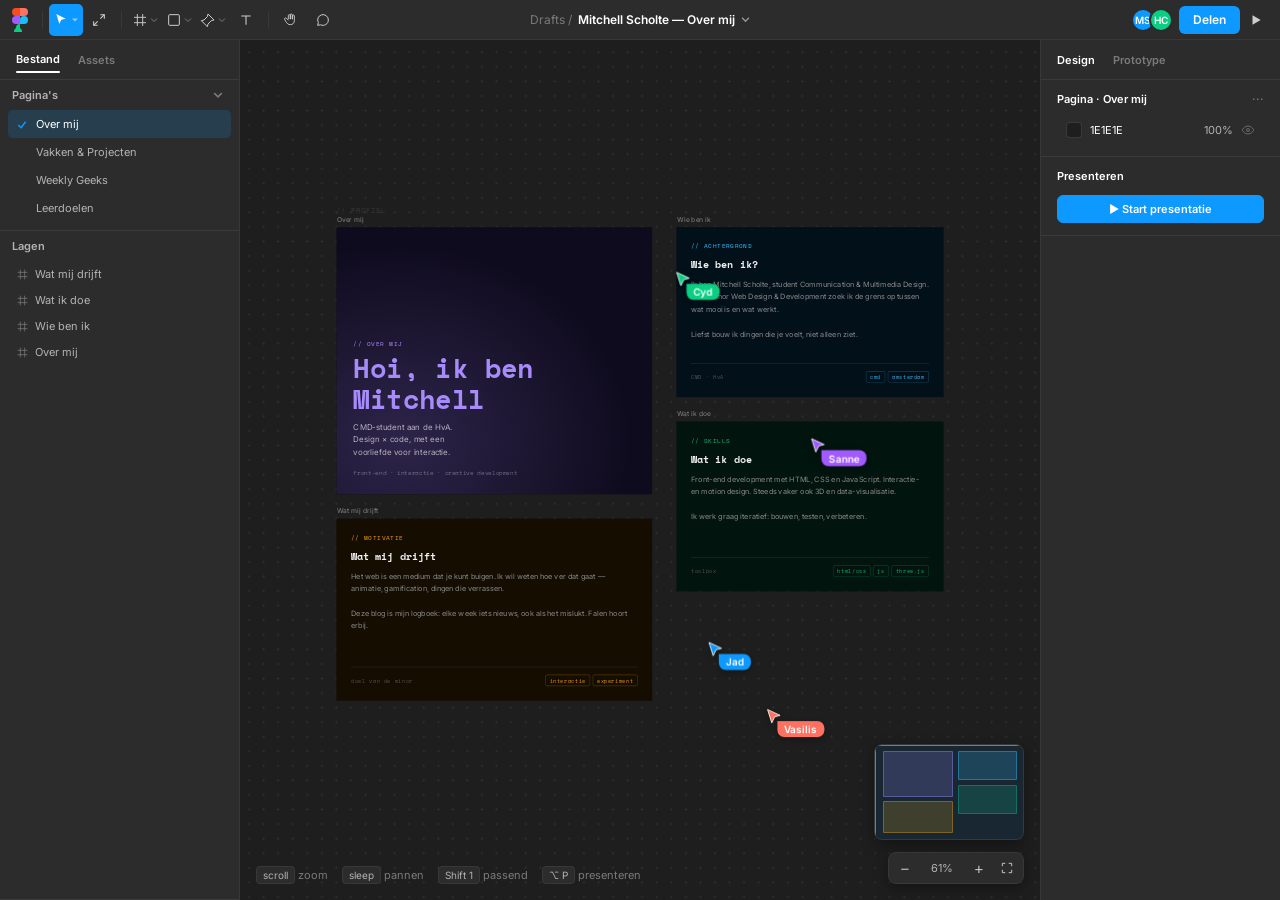
==== commit 583bf713: "update" ====
--- a/index.html
+++ b/index.html
@@ -278,8 +278,8 @@
           <div class="frame-inner">
             <div class="fc-post">
               <img class="fc-post-img" src="projects-img/css.png" alt="CSS to the Rescue" loading="lazy">
-              <div class="fc-post-tag">// vak 01</div>
-              <div class="fc-post-title">CSS to<br>the Rescue</div>
+              <div class="fc-post-tag">// CSS to the Rescue</div>
+              <div class="fc-post-title">Rubiks Cube</div>
               <div class="fc-post-body">Problemen oplossen met alleen CSS — geen JavaScript. Leren hoe krachtig en creatief het platform zelf is.</div>
               <div class="fc-post-footer">
                 <div class="fc-post-date">nieuwe inzichten</div>
@@ -295,8 +295,8 @@
           <div class="frame-inner">
             <div class="fc-post">
               <img class="fc-post-img" src="projects-img/ns.png" alt="Browser Technologies" loading="lazy">
-              <div class="fc-post-tag">// vak 02</div>
-              <div class="fc-post-title">Browser<br>Technologies</div>
+              <div class="fc-post-tag">// Browser Technologies</div>
+              <div class="fc-post-title">NS Erfenisbelasting Forum</div>
               <div class="fc-post-body">JavaScript, APIs en hoe de browser écht werkt. Van fetch tot de event loop — onder de motorkap kijken.</div>
               <div class="fc-post-footer">
                 <div class="fc-post-date">nieuwe inzichten</div>
@@ -312,8 +312,8 @@
           <div class="frame-inner">
             <div class="fc-post">
               <img class="fc-post-img" src="projects-img/HCD.png" alt="HCD — VoiceReader" loading="lazy">
-              <div class="fc-post-tag">// vak 03 · hcd</div>
-              <div class="fc-post-title">Human<br>Centered Design</div>
+              <div class="fc-post-tag">// Human Centered Design</div>
+              <div class="fc-post-title">VoiceReader</div>
               <div class="fc-post-body">De gebruiker centraal. Mijn project: VoiceReader — een Chrome-extensie die een screenreader emotionele, genrebewuste stemmen geeft, ontworpen samen met een blinde gebruiker.</div>
               <div class="fc-post-footer">
                 <div class="fc-post-date">project: voicereader</div>
@@ -329,8 +329,8 @@
           <div class="frame-inner">
             <div class="fc-post">
               <img class="fc-post-img" src="projects-img/CMD-casino.png" alt="API — CMD Casino" loading="lazy">
-              <div class="fc-post-tag">// vak 04 · api</div>
-              <div class="fc-post-title">API</div>
+              <div class="fc-post-tag">// API</div>
+              <div class="fc-post-title">CMD Casino</div>
               <div class="fc-post-body">Data ophalen, verwerken en tonen via API's. Mijn project werd CMD Casino: een full-stack multiplayer casino in Astro.</div>
               <div class="fc-post-footer">
                 <div class="fc-post-date">project: cmd casino</div>
@@ -346,8 +346,8 @@
           <div class="frame-inner">
             <div class="fc-post">
               <img class="fc-post-img" src="projects-img/mitchopoly.png" alt="Sprint 0" loading="lazy">
-              <div class="fc-post-tag">// project · feb 2026</div>
-              <div class="fc-post-title">Sprint 0</div>
+              <div class="fc-post-tag">// Introductie</div>
+              <div class="fc-post-title">Mitchopoly</div>
               <div class="fc-post-body">De introductie-opdracht: in 9 dagen een one-page website over jezelf. Ik koos voor 3D met Three.js — en eindigde met een interactief Monopoly-bord over mijn leven.</div>
               <div class="fc-post-footer">
                 <div class="fc-post-date">3–11 feb 2026</div>
@@ -363,8 +363,8 @@
           <div class="frame-inner">
             <div class="fc-post">
               <img class="fc-post-img" src="projects-img/hackathon.png" alt="Hackathon" loading="lazy">
-              <div class="fc-post-tag">// project · mrt 2026</div>
-              <div class="fc-post-title">Hackathon</div>
+              <div class="fc-post-tag">// Hackathon</div>
+              <div class="fc-post-title">SRON Xplorer</div>
               <div class="fc-post-body">Twee dagen, één team, één probleem. Bouwen onder druk — en in 48 uur meer leren dan in weken college.</div>
               <div class="fc-post-footer">
                 <div class="fc-post-date">26 mrt 2026</div>
@@ -379,8 +379,8 @@
           <span class="frame-label">Meesterproef</span>
           <div class="frame-inner">
             <div class="fc-post">
-              <div class="fc-post-tag">// project · jun 2026</div>
-              <div class="fc-post-title">Meester<br>proef</div>
+              <div class="fc-post-tag">// Meesterproef</div>
+              <div class="fc-post-title">Datavis. Visdeurbel.nl</div>
               <div class="fc-post-body">Het eindproject waarin alles samenkomt: een echt team, een echte opdrachtgever en een echte deadline.<br><br>Alles uit de vakken — CSS, browser, HCD en API's — komt hier bij elkaar in één echt product.<br><br>De finale van de minor.</div>
               <div class="fc-post-footer">
                 <div class="fc-post-date">deadline 19 jun 2026</div>
@@ -553,9 +553,9 @@
               <div class="fc-post-tag">// minor wdd · halverwege</div>
               <div class="fc-goals-title">Midden</div>
               <div class="goal-list">
-                <div class="goal"><div class="goal-top"><span class="goal-name">Interactie</span><span class="goal-status" style="color:#38bdf8;background:#38bdf81f">Bezig</span></div><div class="goal-text">Eerste scroll-animaties werken; nu verdiepen in WebGL / Three.js.</div></div>
-                <div class="goal"><div class="goal-top"><span class="goal-name">UX</span><span class="goal-status" style="color:#38bdf8;background:#38bdf81f">Bezig</span></div><div class="goal-text">Usability-tests gedaan bij HCD en de inzichten toegepast.</div></div>
-                <div class="goal"><div class="goal-top"><span class="goal-name">Samenwerken</span><span class="goal-status" style="color:#38bdf8;background:#38bdf81f">Bezig</span></div><div class="goal-text">De hackathon liet zien waar mijn communicatie scherper kan.</div></div>
+                <div class="goal"><div class="goal-top"><span class="goal-name">Datavisualisatie</span><span class="goal-status" style="color:#38bdf8;background:#38bdf81f">Bezig</span></div><div class="goal-text">Data visueel aantrekkelijk weergeven voor snellere inzichten.</div></div>
+                <div class="goal"><div class="goal-top"><span class="goal-name">UX</span><span class="goal-status" style="color:#38bdf8;background:#38bdf81f">Bezig</span></div><div class="goal-text">Gebruiksvriendelijkere interfaces maken zodat gebruikers het maximale halen.</div></div>
+                <div class="goal"><div class="goal-top"><span class="goal-name">Samenwerken</span><span class="goal-status" style="color:#38bdf8;background:#38bdf81f">Bezig</span></div><div class="goal-text">Ideeën helder verwoorden om beter in een team te functioneren.</div></div>
               </div>
             </div>
             <div class="elt-layer"></div>
@@ -569,9 +569,9 @@
               <div class="fc-post-tag">// minor wdd · het einde</div>
               <div class="fc-goals-title">Eind</div>
               <div class="goal-list">
-                <div class="goal"><div class="goal-top"><span class="goal-name">Datavisualisatie</span><span class="goal-status" style="color:#34d399;background:#34d3991f">In progress</span></div><div class="goal-text">Data visueel aantrekkelijk weergeven voor snellere inzichten.</div></div>
-                <div class="goal"><div class="goal-top"><span class="goal-name">UX</span><span class="goal-status" style="color:#34d399;background:#34d3991f">In progress</span></div><div class="goal-text">Gebruiksvriendelijkere interfaces maken zodat gebruikers het maximale halen.</div></div>
-                <div class="goal"><div class="goal-top"><span class="goal-name">Samenwerken</span><span class="goal-status" style="color:#34d399;background:#34d3991f">In progress</span></div><div class="goal-text">Ideeën helder verwoorden om beter in een team te functioneren.</div></div>
+                <div class="goal"><div class="goal-top"><span class="goal-name">AI</span><span class="goal-status" style="color:#34d399;background:#34d3991f">In progress</span></div><div class="goal-text">Leren om AI beter toe te passen op het ontwikkelen van websites</div></div>
+                <div class="goal"><div class="goal-top"><span class="goal-name">Toegankelijkheid</span><span class="goal-status" style="color:#34d399;background:#34d3991f">In progress</span></div><div class="goal-text">Verder leren om toegankelijkheid verder door te ontwikkelen in mijn websites</div></div>
+                <div class="goal"><div class="goal-top"><span class="goal-name">Backend ontwikkeling</span><span class="goal-status" style="color:#34d399;background:#34d3991f">In progress</span></div><div class="goal-text">Meer leren over backend web ontwikkeling, met focus op optimalisatie en databases</div></div>
               </div>
             </div>
             <div class="elt-layer"></div>
--- a/styles.css
+++ b/styles.css
@@ -1,412 +1,1843 @@
-*, *::before, *::after { box-sizing: border-box; margin: 0; padding: 0; }
+*,
+*::before,
+*::after {
+  box-sizing: border-box;
+  margin: 0;
+  padding: 0;
+}
+
 :root {
   /* Figma design tokens (dark) */
-  --canvas:        #1e1e1e;
-  --chrome:        #2c2c2c;
-  --chrome-2:      #383838;
-  --input:         #2c2c2c;
-  --input-hover:   #383838;
-  --border:        #383838;
-  --divider:       rgba(255,255,255,0.07);
-  --text:          #ffffff;
-  --text-2:        #b3b3b3;
-  --text-3:        #7a7a7a;
-  --icon:          #cdcdcd;
-  --blue:          #0d99ff;
-  --blue-hover:    #0a85e0;
-  --blue-soft:     rgba(13,153,255,0.18);
-  --selected-row:  rgba(13,153,255,0.16);
-  --hover:         rgba(255,255,255,0.06);
+  --canvas: #1e1e1e;
+  --chrome: #2c2c2c;
+  --chrome-2: #383838;
+  --input: #2c2c2c;
+  --input-hover: #383838;
+  --border: #383838;
+  --divider: rgba(255, 255, 255, 0.07);
+  --text: #ffffff;
+  --text-2: #b3b3b3;
+  --text-3: #7a7a7a;
+  --icon: #cdcdcd;
+  --blue: #0d99ff;
+  --blue-hover: #0a85e0;
+  --blue-soft: rgba(13, 153, 255, 0.18);
+  --selected-row: rgba(13, 153, 255, 0.16);
+  --hover: rgba(255, 255, 255, 0.06);
   --mono: 'Space Mono', monospace;
   --sans: 'Inter', -apple-system, system-ui, sans-serif;
 }
-html, body {
-  width:100%; height:100%; overflow:hidden;
-  background:var(--canvas); color:var(--text);
-  font-family:var(--sans); font-size:11px; user-select:none;
-  -webkit-font-smoothing:antialiased;
-}
-svg { display:block; }
+
+html,
+body {
+  width: 100%;
+  height: 100%;
+  overflow: hidden;
+  background: var(--canvas);
+  color: var(--text);
+  font-family: var(--sans);
+  font-size: 11px;
+  user-select: none;
+  -webkit-font-smoothing: antialiased;
+}
+
+svg {
+  display: block;
+}
 
 /* hidden state inputs (drive CSS via :checked / :has / sibling selectors) */
-.state-input { display:none; }
+.state-input {
+  display: none;
+}
 
 /* ───────────── Top toolbar ───────────── */
 .toolbar {
-  position:fixed; top:0; left:0; right:0; height:40px;
-  background:var(--chrome); border-bottom:1px solid var(--border);
-  display:flex; align-items:center; z-index:100; padding:0 4px;
-}
-.tb-group { display:flex; align-items:center; gap:0; }
-.tb-left  { flex:1; justify-content:flex-start; }
-.tb-center{ position:absolute; left:50%; transform:translateX(-50%); }
-.tb-right { flex:1; justify-content:flex-end; gap:2px; padding-right:6px; }
+  position: fixed;
+  top: 0;
+  left: 0;
+  right: 0;
+  height: 40px;
+  background: var(--chrome);
+  border-bottom: 1px solid var(--border);
+  display: flex;
+  align-items: center;
+  z-index: 100;
+  padding: 0 4px;
+}
+
+.tb-group {
+  display: flex;
+  align-items: center;
+  gap: 0;
+}
+
+.tb-left {
+  flex: 1;
+  justify-content: flex-start;
+}
+
+.tb-center {
+  position: absolute;
+  left: 50%;
+  transform: translateX(-50%);
+}
+
+.tb-right {
+  flex: 1;
+  justify-content: flex-end;
+  gap: 2px;
+  padding-right: 6px;
+}
 
 .tb-btn {
-  height:32px; min-width:32px; padding:0 4px; border:none; background:none;
-  color:var(--icon); cursor:pointer; border-radius:5px;
-  display:flex; align-items:center; justify-content:center; gap:2px;
-  transition:background .1s, color .1s;
-}
-.tb-btn:hover { background:var(--hover); color:#fff; }
-.tb-btn:has(input:checked) { background:var(--blue); color:#fff; }
-.tb-btn:has(input:checked):hover { background:var(--blue); }
-.tb-caret { opacity:.5; }
-.tb-sep { width:1px; height:18px; background:var(--border); margin:0 6px; }
+  height: 32px;
+  min-width: 32px;
+  padding: 0 4px;
+  border: none;
+  background: none;
+  color: var(--icon);
+  cursor: pointer;
+  border-radius: 5px;
+  display: flex;
+  align-items: center;
+  justify-content: center;
+  gap: 2px;
+  transition: background .1s, color .1s;
+}
+
+.tb-btn:hover {
+  background: var(--hover);
+  color: #fff;
+}
+
+.tb-btn:has(input:checked) {
+  background: var(--blue);
+  color: #fff;
+}
+
+.tb-btn:has(input:checked):hover {
+  background: var(--blue);
+}
+
+.tb-caret {
+  opacity: .5;
+}
+
+.tb-sep {
+  width: 1px;
+  height: 18px;
+  background: var(--border);
+  margin: 0 6px;
+}
 
 .tb-logo {
-  width:32px; height:32px; border-radius:5px; cursor:pointer;
-  display:flex; align-items:center; justify-content:center; color:var(--icon);
-}
-.tb-logo:hover { background:var(--hover); }
-
-.tb-file { display:flex; align-items:center; gap:6px; padding:5px 8px; border-radius:5px; cursor:pointer; }
-.tb-file:hover { background:var(--hover); }
-.tb-file-name { font-weight:600; color:var(--text); font-size:12px; }
-.tb-file-crumb { color:var(--text-3); font-size:12px; }
-
-.avatars { display:flex; align-items:center; margin-right:4px; }
+  width: 32px;
+  height: 32px;
+  border-radius: 5px;
+  cursor: pointer;
+  display: flex;
+  align-items: center;
+  justify-content: center;
+  color: var(--icon);
+}
+
+.tb-logo:hover {
+  background: var(--hover);
+}
+
+.tb-file {
+  display: flex;
+  align-items: center;
+  gap: 6px;
+  padding: 5px 8px;
+  border-radius: 5px;
+  cursor: pointer;
+}
+
+.tb-file:hover {
+  background: var(--hover);
+}
+
+.tb-file-name {
+  font-weight: 600;
+  color: var(--text);
+  font-size: 12px;
+}
+
+.tb-file-crumb {
+  color: var(--text-3);
+  font-size: 12px;
+}
+
+.avatars {
+  display: flex;
+  align-items: center;
+  margin-right: 4px;
+}
+
 .avatar {
-  width:24px; height:24px; border-radius:50%; border:2px solid var(--chrome);
-  display:flex; align-items:center; justify-content:center;
-  font-size:10px; font-weight:600; color:#fff; margin-left:-6px;
-}
-.avatar:first-child { margin-left:0; }
+  width: 24px;
+  height: 24px;
+  border-radius: 50%;
+  border: 2px solid var(--chrome);
+  display: flex;
+  align-items: center;
+  justify-content: center;
+  font-size: 10px;
+  font-weight: 600;
+  color: #fff;
+  margin-left: -6px;
+}
+
+.avatar:first-child {
+  margin-left: 0;
+}
+
 .btn-present {
-  width:28px; height:28px; border-radius:5px; border:none; background:none;
-  color:var(--icon); cursor:pointer; display:flex; align-items:center; justify-content:center;
-}
-.btn-present:hover { background:var(--blue); color:#fff; }
+  width: 28px;
+  height: 28px;
+  border-radius: 5px;
+  border: none;
+  background: none;
+  color: var(--icon);
+  cursor: pointer;
+  display: flex;
+  align-items: center;
+  justify-content: center;
+}
+
+.btn-present:hover {
+  background: var(--blue);
+  color: #fff;
+}
+
 .btn-share {
-  background:var(--blue); color:#fff; border:none; height:28px; padding:0 14px;
-  border-radius:6px; font-size:12px; font-weight:600; cursor:pointer; font-family:var(--sans);
-}
-.btn-share:hover { background:var(--blue-hover); }
+  background: var(--blue);
+  color: #fff;
+  border: none;
+  height: 28px;
+  padding: 0 14px;
+  border-radius: 6px;
+  font-size: 12px;
+  font-weight: 600;
+  cursor: pointer;
+  font-family: var(--sans);
+}
+
+.btn-share:hover {
+  background: var(--blue-hover);
+}
 
 /* ───────────── App grid ───────────── */
 .app {
-  position:fixed; top:40px; bottom:0; left:0; right:0;
-  display:grid; grid-template-columns:240px 1fr 240px;
+  position: fixed;
+  top: 40px;
+  bottom: 0;
+  left: 0;
+  right: 0;
+  display: grid;
+  grid-template-columns: 240px 1fr 240px;
 }
 
 /* ───────────── Left panel ───────────── */
-.panel-left { background:var(--chrome); border-right:1px solid var(--border); display:flex; flex-direction:column; overflow:hidden; }
-.panel-tabs { display:flex; height:40px; border-bottom:1px solid var(--divider); padding:0 8px; gap:2px; align-items:center; }
-.panel-tab { padding:6px 8px; font-size:11px; font-weight:600; color:var(--text-3); cursor:pointer; border-radius:5px; }
-.panel-tab:hover { color:var(--text-2); }
-
-.section { border-bottom:1px solid var(--divider); }
+.panel-left {
+  background: var(--chrome);
+  border-right: 1px solid var(--border);
+  display: flex;
+  flex-direction: column;
+  overflow: hidden;
+}
+
+.panel-tabs {
+  display: flex;
+  height: 40px;
+  border-bottom: 1px solid var(--divider);
+  padding: 0 8px;
+  gap: 2px;
+  align-items: center;
+}
+
+.panel-tab {
+  padding: 6px 8px;
+  font-size: 11px;
+  font-weight: 600;
+  color: var(--text-3);
+  cursor: pointer;
+  border-radius: 5px;
+}
+
+.panel-tab:hover {
+  color: var(--text-2);
+}
+
+.section {
+  border-bottom: 1px solid var(--divider);
+}
+
 .section-head {
-  display:flex; align-items:center; justify-content:space-between;
-  padding:8px 16px 8px 12px; font-size:11px; font-weight:600; color:var(--text-2); cursor:default;
-}
-.section-head .chev { color:var(--text-3); }
-
-.pages { padding:0 8px 8px; }
+  display: flex;
+  align-items: center;
+  justify-content: space-between;
+  padding: 8px 16px 8px 12px;
+  font-size: 11px;
+  font-weight: 600;
+  color: var(--text-2);
+  cursor: default;
+}
+
+.section-head .chev {
+  color: var(--text-3);
+}
+
+.pages {
+  padding: 0 8px 8px;
+}
+
 .page-row {
-  display:flex; align-items:center; gap:8px; height:28px; padding:0 8px;
-  border-radius:5px; cursor:pointer; font-size:11px; color:var(--text-2);
-}
-.page-row:hover { background:var(--hover); }
-.page-check { width:12px; color:var(--blue); opacity:0; flex-shrink:0; }
-
-.layers { display:none; padding:0 8px 8px; flex:1; min-height:0; overflow-y:auto; scrollbar-width:thin; }
-.layers::-webkit-scrollbar { width:8px; }
-.layers::-webkit-scrollbar-thumb { background:#4a4a4a; border-radius:4px; border:2px solid var(--chrome); }
+  display: flex;
+  align-items: center;
+  gap: 8px;
+  height: 28px;
+  padding: 0 8px;
+  border-radius: 5px;
+  cursor: pointer;
+  font-size: 11px;
+  color: var(--text-2);
+}
+
+.page-row:hover {
+  background: var(--hover);
+}
+
+.page-check {
+  width: 12px;
+  color: var(--blue);
+  opacity: 0;
+  flex-shrink: 0;
+}
+
+.layers {
+  display: none;
+  padding: 0 8px 8px;
+  flex: 1;
+  min-height: 0;
+  overflow-y: auto;
+  scrollbar-width: thin;
+}
+
+.layers::-webkit-scrollbar {
+  width: 8px;
+}
+
+.layers::-webkit-scrollbar-thumb {
+  background: #4a4a4a;
+  border-radius: 4px;
+  border: 2px solid var(--chrome);
+}
+
 .layer-row {
-  display:flex; align-items:center; gap:6px; height:26px; padding:0 8px;
-  border-radius:5px; cursor:pointer; font-size:11px; color:var(--text-2);
-}
-.layer-row:hover { background:var(--hover); }
-.layer-row.selected { background:var(--selected-row); color:var(--blue); }
-.layer-row .l-icon { color:var(--text-3); flex-shrink:0; }
-.layer-row.selected .l-icon { color:var(--blue); }
-.layer-row .l-name { flex:1; white-space:nowrap; overflow:hidden; text-overflow:ellipsis; }
-.layer-row .l-eye { opacity:0; color:var(--text-3); flex-shrink:0; }
-.layer-row:hover .l-eye { opacity:1; }
+  display: flex;
+  align-items: center;
+  gap: 6px;
+  height: 26px;
+  padding: 0 8px;
+  border-radius: 5px;
+  cursor: pointer;
+  font-size: 11px;
+  color: var(--text-2);
+}
+
+.layer-row:hover {
+  background: var(--hover);
+}
+
+.layer-row.selected {
+  background: var(--selected-row);
+  color: var(--blue);
+}
+
+.layer-row .l-icon {
+  color: var(--text-3);
+  flex-shrink: 0;
+}
+
+.layer-row.selected .l-icon {
+  color: var(--blue);
+}
+
+.layer-row .l-name {
+  flex: 1;
+  white-space: nowrap;
+  overflow: hidden;
+  text-overflow: ellipsis;
+}
+
+.layer-row .l-eye {
+  opacity: 0;
+  color: var(--text-3);
+  flex-shrink: 0;
+}
+
+.layer-row:hover .l-eye {
+  opacity: 1;
+}
 
 /* left panel tab state (Bestand / Assets) */
-#leftFile, #leftAssets { display:none; }
-#ltab-file:checked    ~ #leftFile   { display:flex; flex-direction:column; overflow:hidden; flex:1; }
-#ltab-assets:checked  ~ #leftAssets { display:block; flex:1; overflow-y:auto; }
-#ltab-file:checked    ~ .panel-tabs label[for="ltab-file"],
-#ltab-assets:checked  ~ .panel-tabs label[for="ltab-assets"] { color:var(--text); }
-#ltab-file:checked    ~ .panel-tabs label[for="ltab-file"]::after,
-#ltab-assets:checked  ~ .panel-tabs label[for="ltab-assets"]::after {
-  content:''; display:block; height:2px; background:var(--text); border-radius:2px; margin-top:5px; margin-bottom:-6px;
+#leftFile,
+#leftAssets {
+  display: none;
+}
+
+#ltab-file:checked~#leftFile {
+  display: flex;
+  flex-direction: column;
+  overflow: hidden;
+  flex: 1;
+}
+
+#ltab-assets:checked~#leftAssets {
+  display: block;
+  flex: 1;
+  overflow-y: auto;
+}
+
+#ltab-file:checked~.panel-tabs label[for="ltab-file"],
+#ltab-assets:checked~.panel-tabs label[for="ltab-assets"] {
+  color: var(--text);
+}
+
+#ltab-file:checked~.panel-tabs label[for="ltab-file"]::after,
+#ltab-assets:checked~.panel-tabs label[for="ltab-assets"]::after {
+  content: '';
+  display: block;
+  height: 2px;
+  background: var(--text);
+  border-radius: 2px;
+  margin-top: 5px;
+  margin-bottom: -6px;
 }
 
 /* ───────────── Canvas ───────────── */
-.canvas-wrap { position:relative; overflow:hidden; background:var(--canvas); cursor:default; }
-.canvas-wrap.panning { cursor:grabbing; }
+.canvas-wrap {
+  position: relative;
+  overflow: hidden;
+  background: var(--canvas);
+  cursor: default;
+}
+
+.canvas-wrap.panning {
+  cursor: grabbing;
+}
+
 #dot-grid {
-  position:absolute; inset:0; pointer-events:none;
-  background-image:radial-gradient(circle, #2b2b2b 1.2px, transparent 1.2px);
-  background-size:24px 24px;
-}
-#canvas { position:absolute; top:0; left:0; transform-origin:0 0; }
-.page { display:none; }
-.frame { position:absolute; cursor:pointer; }
+  position: absolute;
+  inset: 0;
+  pointer-events: none;
+  background-image: radial-gradient(circle, #2b2b2b 1.2px, transparent 1.2px);
+  background-size: 24px 24px;
+}
+
+#canvas {
+  position: absolute;
+  top: 0;
+  left: 0;
+  transform-origin: 0 0;
+}
+
+.page {
+  display: none;
+}
+
+.frame {
+  position: absolute;
+  cursor: pointer;
+}
+
 .frame-label {
-  position:absolute; top:-20px; left:1px; font-size:11px; font-weight:450;
-  color:var(--text-3); white-space:nowrap; pointer-events:none; letter-spacing:.01em;
-}
-.frame:hover .frame-label, .frame.selected .frame-label { color:var(--blue); }
-.frame-inner { width:100%; height:100%; overflow:hidden; position:relative; background:var(--bg); outline:1px solid transparent; transition:outline-color .1s; }
-.frame:hover .frame-inner { outline-color:rgba(13,153,255,0.5); }
-.frame.selected .frame-inner { outline:2px solid var(--blue); }
-.frame[data-type="wip"] .frame-inner { border:1px dashed color-mix(in srgb, var(--accent) 27%, transparent); }
+  position: absolute;
+  top: -20px;
+  left: 1px;
+  font-size: 11px;
+  font-weight: 450;
+  color: var(--text-3);
+  white-space: nowrap;
+  pointer-events: none;
+  letter-spacing: .01em;
+}
+
+.frame:hover .frame-label,
+.frame.selected .frame-label {
+  color: var(--blue);
+}
+
+.frame-inner {
+  width: 100%;
+  height: 100%;
+  overflow: hidden;
+  position: relative;
+  background: var(--bg);
+  outline: 1px solid transparent;
+  transition: outline-color .1s;
+}
+
+.frame:hover .frame-inner {
+  outline-color: rgba(13, 153, 255, 0.5);
+}
+
+.frame.selected .frame-inner {
+  outline: 2px solid var(--blue);
+}
+
+.frame[data-type="wip"] .frame-inner {
+  border: 1px dashed color-mix(in srgb, var(--accent) 27%, transparent);
+}
 
 /* artwork inside frames (mono aesthetic), coloured via inline --accent / --bg */
-.fc-cover { height:100%; display:flex; flex-direction:column; justify-content:flex-end; padding:28px; position:relative; overflow:hidden; }
-.fc-cover-glow { position:absolute; inset:0; pointer-events:none; background:radial-gradient(ellipse at 20% 80%, color-mix(in srgb, var(--accent) 20%, transparent) 0%, transparent 65%); }
-.fc-cover-tag { font-family:var(--mono); font-size:10px; letter-spacing:0.14em; text-transform:uppercase; margin-bottom:8px; position:relative; color:var(--accent); }
-.fc-cover-title { font-family:var(--mono); font-weight:700; font-size:44px; line-height:1.15; position:relative; color:var(--accent); }
-.fc-cover-sub { font-family:var(--sans); font-size:13px; line-height:1.6; margin-top:10px; position:relative; opacity:0.65; }
-.fc-cover-meta { font-family:var(--mono); font-size:10px; margin-top:16px; opacity:0.35; position:relative; }
-.fc-post { height:100%; padding:24px; display:flex; flex-direction:column; gap:12px; }
-.fc-post-img { display:block; width:calc(100% + 48px); height:104px; object-fit:cover; margin:-24px -24px 2px; border-bottom:1px solid rgba(255,255,255,0.08); background:#000; }
-.fc-post-tag { font-family:var(--mono); font-size:10px; letter-spacing:0.12em; text-transform:uppercase; color:var(--accent); }
-.fc-post-title { font-family:var(--mono); font-size:17px; font-weight:700; line-height:1.3; color:#f0f0f0; }
-.fc-post-body { font-family:var(--sans); font-size:12px; line-height:1.7; color:#888; flex:1; overflow:hidden; }
-.fc-post-footer { display:flex; align-items:center; justify-content:space-between; padding-top:12px; border-top:1px solid #2a2a2a; margin-top:auto; }
-.fc-post-date { font-family:var(--mono); font-size:9px; color:#555; }
-.fc-post-tags { display:flex; gap:4px; flex-wrap:wrap; }
-.fc-pill { font-family:var(--mono); font-size:9px; padding:2px 6px; border-radius:3px; border:1px solid; color:var(--accent); border-color:color-mix(in srgb, var(--accent) 27%, transparent); background:var(--bg); }
-.fc-wip { height:100%; display:flex; flex-direction:column; align-items:center; justify-content:center; gap:8px; }
-.fc-wip-icon { font-size:24px; opacity:0.15; }
-.fc-wip-text { font-family:var(--mono); font-size:9px; color:#4a4a4a; letter-spacing:0.12em; text-transform:uppercase; }
+.fc-cover {
+  height: 100%;
+  display: flex;
+  flex-direction: column;
+  justify-content: flex-end;
+  padding: 28px;
+  position: relative;
+  overflow: hidden;
+}
+
+.fc-cover-glow {
+  position: absolute;
+  inset: 0;
+  pointer-events: none;
+  background: radial-gradient(ellipse at 20% 80%, color-mix(in srgb, var(--accent) 20%, transparent) 0%, transparent 65%);
+}
+
+.fc-cover-tag {
+  font-family: var(--mono);
+  font-size: 10px;
+  letter-spacing: 0.14em;
+  text-transform: uppercase;
+  margin-bottom: 8px;
+  position: relative;
+  color: var(--accent);
+}
+
+.fc-cover-title {
+  font-family: var(--mono);
+  font-weight: 700;
+  font-size: 44px;
+  line-height: 1.15;
+  position: relative;
+  color: var(--accent);
+}
+
+.fc-cover-sub {
+  font-family: var(--sans);
+  font-size: 13px;
+  line-height: 1.6;
+  margin-top: 10px;
+  position: relative;
+  opacity: 0.65;
+}
+
+.fc-cover-meta {
+  font-family: var(--mono);
+  font-size: 10px;
+  margin-top: 16px;
+  opacity: 0.35;
+  position: relative;
+}
+
+.fc-post {
+  height: 100%;
+  padding: 24px;
+  display: flex;
+  flex-direction: column;
+  gap: 12px;
+}
+
+.fc-post-img {
+  display: block;
+  width: calc(100% + 48px);
+  height: 104px;
+  object-fit: cover;
+  margin: -24px -24px 2px;
+  border-bottom: 1px solid rgba(255, 255, 255, 0.08);
+  background: #000;
+}
+
+.fc-post-tag {
+  font-family: var(--mono);
+  font-size: 10px;
+  letter-spacing: 0.12em;
+  text-transform: uppercase;
+  color: var(--accent);
+}
+
+.fc-post-title {
+  font-family: var(--mono);
+  font-size: 17px;
+  font-weight: 700;
+  line-height: 1.3;
+  color: #f0f0f0;
+}
+
+.fc-post-body {
+  font-family: var(--sans);
+  font-size: 12px;
+  line-height: 1.7;
+  color: #888;
+  flex: 1;
+  overflow: hidden;
+}
+
+.fc-post-footer {
+  display: flex;
+  align-items: center;
+  justify-content: space-between;
+  padding-top: 12px;
+  border-top: 1px solid #2a2a2a;
+  margin-top: auto;
+}
+
+.fc-post-date {
+  font-family: var(--mono);
+  font-size: 9px;
+  color: #555;
+}
+
+.fc-post-tags {
+  display: flex;
+  gap: 4px;
+  flex-wrap: wrap;
+}
+
+.fc-pill {
+  font-family: var(--mono);
+  font-size: 9px;
+  padding: 2px 6px;
+  border-radius: 3px;
+  border: 1px solid;
+  color: var(--accent);
+  border-color: color-mix(in srgb, var(--accent) 27%, transparent);
+  background: var(--bg);
+}
+
+.fc-wip {
+  height: 100%;
+  display: flex;
+  flex-direction: column;
+  align-items: center;
+  justify-content: center;
+  gap: 8px;
+}
+
+.fc-wip-icon {
+  font-size: 24px;
+  opacity: 0.15;
+}
+
+.fc-wip-text {
+  font-family: var(--mono);
+  font-size: 9px;
+  color: #4a4a4a;
+  letter-spacing: 0.12em;
+  text-transform: uppercase;
+}
+
 /* leerdoelen frame */
-.fc-goals { height:100%; padding:24px; display:flex; flex-direction:column; gap:8px; overflow:hidden; }
-.fc-goals-title { font-family:var(--mono); font-size:18px; font-weight:700; color:var(--accent); line-height:1.2; margin-bottom:6px; }
-.goal-list { display:flex; flex-direction:column; gap:11px; }
-.goal { padding:2px 0 2px 12px; border-left:2px solid var(--accent); }
-.goal-top { display:flex; align-items:center; justify-content:space-between; gap:8px; margin-bottom:4px; }
-.goal-name { font-family:var(--mono); font-size:12px; font-weight:700; color:#e8e8e8; }
-.goal-status { font-family:var(--mono); font-size:8px; padding:2px 6px; border-radius:3px; letter-spacing:0.06em; text-transform:uppercase; white-space:nowrap; }
-.goal-text { font-family:var(--sans); font-size:11px; line-height:1.5; color:#888; }
-.section-label { position:absolute; font-family:var(--mono); font-size:11px; color:#383838; letter-spacing:0.1em; text-transform:uppercase; pointer-events:none; white-space:nowrap; }
+.fc-goals {
+  height: 100%;
+  padding: 24px;
+  display: flex;
+  flex-direction: column;
+  gap: 8px;
+  overflow: hidden;
+}
+
+.fc-goals-title {
+  font-family: var(--mono);
+  font-size: 18px;
+  font-weight: 700;
+  color: var(--accent);
+  line-height: 1.2;
+  margin-bottom: 6px;
+}
+
+.goal-list {
+  display: flex;
+  flex-direction: column;
+  gap: 11px;
+}
+
+.goal {
+  padding: 2px 0 2px 12px;
+  border-left: 2px solid var(--accent);
+}
+
+.goal-top {
+  display: flex;
+  align-items: center;
+  justify-content: space-between;
+  gap: 8px;
+  margin-bottom: 4px;
+}
+
+.goal-name {
+  font-family: var(--mono);
+  font-size: 12px;
+  font-weight: 700;
+  color: #e8e8e8;
+}
+
+.goal-status {
+  font-family: var(--mono);
+  font-size: 8px;
+  padding: 2px 6px;
+  border-radius: 3px;
+  letter-spacing: 0.06em;
+  text-transform: uppercase;
+  white-space: nowrap;
+}
+
+.goal-text {
+  font-family: var(--sans);
+  font-size: 11px;
+  line-height: 1.5;
+  color: #888;
+}
+
+.section-label {
+  position: absolute;
+  font-family: var(--mono);
+  font-size: 11px;
+  color: #383838;
+  letter-spacing: 0.1em;
+  text-transform: uppercase;
+  pointer-events: none;
+  white-space: nowrap;
+}
 
 /* ───────────── Right panel (Design inspector) ───────────── */
-.panel-right { background:var(--chrome); border-left:1px solid var(--border); display:flex; flex-direction:column; overflow-y:auto; scrollbar-width:thin; }
-.panel-right::-webkit-scrollbar { width:8px; }
-.panel-right::-webkit-scrollbar-thumb { background:#4a4a4a; border-radius:4px; border:2px solid var(--chrome); }
-.insp-tabs { display:flex; height:40px; align-items:center; padding:0 8px; gap:2px; border-bottom:1px solid var(--divider); flex-shrink:0; }
-.insp-tab { padding:6px 8px; font-size:11px; font-weight:600; color:var(--text-3); cursor:pointer; border-radius:5px; }
-.insp-tab:hover { color:var(--text-2); }
+.panel-right {
+  background: var(--chrome);
+  border-left: 1px solid var(--border);
+  display: flex;
+  flex-direction: column;
+  overflow-y: auto;
+  scrollbar-width: thin;
+}
+
+.panel-right::-webkit-scrollbar {
+  width: 8px;
+}
+
+.panel-right::-webkit-scrollbar-thumb {
+  background: #4a4a4a;
+  border-radius: 4px;
+  border: 2px solid var(--chrome);
+}
+
+.insp-tabs {
+  display: flex;
+  height: 40px;
+  align-items: center;
+  padding: 0 8px;
+  gap: 2px;
+  border-bottom: 1px solid var(--divider);
+  flex-shrink: 0;
+}
+
+.insp-tab {
+  padding: 6px 8px;
+  font-size: 11px;
+  font-weight: 600;
+  color: var(--text-3);
+  cursor: pointer;
+  border-radius: 5px;
+}
+
+.insp-tab:hover {
+  color: var(--text-2);
+}
 
 /* right panel tab state (Design / Prototype) */
-#protoPanel { display:none; }
-#itab-proto:checked  ~ #protoPanel { display:block; }
-#itab-proto:checked  ~ #inspBody   { display:none; }
-#itab-design:checked ~ .insp-tabs label[for="itab-design"],
-#itab-proto:checked  ~ .insp-tabs label[for="itab-proto"]  { color:var(--text); }
-
-.insp-section { padding:12px 16px; border-bottom:1px solid var(--divider); }
-.insp-title { font-size:11px; font-weight:600; color:var(--text); margin-bottom:10px; display:flex; align-items:center; justify-content:space-between; }
-.insp-title .add { color:var(--text-3); cursor:pointer; }
-.insp-title .add:hover { color:var(--text); }
-
-.align-row { display:flex; align-items:center; justify-content:space-between; padding:6px 14px; border-bottom:1px solid var(--divider); }
-.align-btn { width:26px; height:26px; border-radius:5px; display:flex; align-items:center; justify-content:center; color:var(--icon); cursor:pointer; }
-.align-btn:hover { background:var(--hover); color:#fff; }
-
-.field-grid { display:grid; grid-template-columns:1fr 1fr; gap:8px; }
+#protoPanel {
+  display: none;
+}
+
+#itab-proto:checked~#protoPanel {
+  display: block;
+}
+
+#itab-proto:checked~#inspBody {
+  display: none;
+}
+
+#itab-design:checked~.insp-tabs label[for="itab-design"],
+#itab-proto:checked~.insp-tabs label[for="itab-proto"] {
+  color: var(--text);
+}
+
+.insp-section {
+  padding: 12px 16px;
+  border-bottom: 1px solid var(--divider);
+}
+
+.insp-title {
+  font-size: 11px;
+  font-weight: 600;
+  color: var(--text);
+  margin-bottom: 10px;
+  display: flex;
+  align-items: center;
+  justify-content: space-between;
+}
+
+.insp-title .add {
+  color: var(--text-3);
+  cursor: pointer;
+}
+
+.insp-title .add:hover {
+  color: var(--text);
+}
+
+.align-row {
+  display: flex;
+  align-items: center;
+  justify-content: space-between;
+  padding: 6px 14px;
+  border-bottom: 1px solid var(--divider);
+}
+
+.align-btn {
+  width: 26px;
+  height: 26px;
+  border-radius: 5px;
+  display: flex;
+  align-items: center;
+  justify-content: center;
+  color: var(--icon);
+  cursor: pointer;
+}
+
+.align-btn:hover {
+  background: var(--hover);
+  color: #fff;
+}
+
+.field-grid {
+  display: grid;
+  grid-template-columns: 1fr 1fr;
+  gap: 8px;
+}
+
 .field {
-  display:flex; align-items:center; gap:6px; height:28px; padding:0 8px;
-  background:var(--input); border:1px solid transparent; border-radius:5px; cursor:default;
-}
-.field:hover { border-color:var(--border); background:var(--input-hover); }
-.field .f-key { color:var(--text-3); font-size:11px; width:12px; flex-shrink:0; }
-.field .f-val { color:var(--text); font-size:11px; flex:1; }
-
-.color-row { display:flex; align-items:center; gap:8px; height:28px; padding:0 8px; background:var(--input); border:1px solid transparent; border-radius:5px; }
-.color-row:hover { border-color:var(--border); }
-.swatch { width:16px; height:16px; border-radius:4px; border:1px solid rgba(255,255,255,0.12); flex-shrink:0; }
-.color-hex { flex:1; color:var(--text); font-size:11px; text-transform:uppercase; }
-.color-op { color:var(--text-2); font-size:11px; }
-.color-eye { color:var(--text-3); cursor:pointer; }
-.color-eye:hover { color:var(--text); }
-.stack { display:flex; flex-direction:column; gap:6px; }
+  display: flex;
+  align-items: center;
+  gap: 6px;
+  height: 28px;
+  padding: 0 8px;
+  background: var(--input);
+  border: 1px solid transparent;
+  border-radius: 5px;
+  cursor: default;
+}
+
+.field:hover {
+  border-color: var(--border);
+  background: var(--input-hover);
+}
+
+.field .f-key {
+  color: var(--text-3);
+  font-size: 11px;
+  width: 12px;
+  flex-shrink: 0;
+}
+
+.field .f-val {
+  color: var(--text);
+  font-size: 11px;
+  flex: 1;
+}
+
+.color-row {
+  display: flex;
+  align-items: center;
+  gap: 8px;
+  height: 28px;
+  padding: 0 8px;
+  background: var(--input);
+  border: 1px solid transparent;
+  border-radius: 5px;
+}
+
+.color-row:hover {
+  border-color: var(--border);
+}
+
+.swatch {
+  width: 16px;
+  height: 16px;
+  border-radius: 4px;
+  border: 1px solid rgba(255, 255, 255, 0.12);
+  flex-shrink: 0;
+}
+
+.color-hex {
+  flex: 1;
+  color: var(--text);
+  font-size: 11px;
+  text-transform: uppercase;
+}
+
+.color-op {
+  color: var(--text-2);
+  font-size: 11px;
+}
+
+.color-eye {
+  color: var(--text-3);
+  cursor: pointer;
+}
+
+.color-eye:hover {
+  color: var(--text);
+}
+
+.stack {
+  display: flex;
+  flex-direction: column;
+  gap: 6px;
+}
 
 .export-btn {
-  width:100%; height:28px; background:var(--input); border:1px solid var(--border);
-  color:var(--text-2); border-radius:6px; font-family:var(--sans); font-size:11px; font-weight:600;
-  cursor:pointer; margin-top:2px;
-}
-.export-btn:hover { background:var(--input-hover); color:var(--text); }
-.export-btn.primary { background:var(--blue); border-color:var(--blue); color:#fff; }
-.export-btn.primary:hover { background:var(--blue-hover); }
+  width: 100%;
+  height: 28px;
+  background: var(--input);
+  border: 1px solid var(--border);
+  color: var(--text-2);
+  border-radius: 6px;
+  font-family: var(--sans);
+  font-size: 11px;
+  font-weight: 600;
+  cursor: pointer;
+  margin-top: 2px;
+}
+
+.export-btn:hover {
+  background: var(--input-hover);
+  color: var(--text);
+}
+
+.export-btn.primary {
+  background: var(--blue);
+  border-color: var(--blue);
+  color: #fff;
+}
+
+.export-btn.primary:hover {
+  background: var(--blue-hover);
+}
 
 /* ───────────── Floating zoom pill ───────────── */
 .zoombar {
-  position:fixed; bottom:16px; right:256px; height:32px; z-index:90;
-  background:var(--chrome); border:1px solid var(--border); border-radius:8px;
-  display:flex; align-items:center; padding:0 2px; box-shadow:0 4px 14px rgba(0,0,0,0.35);
-}
-.zoombar button { width:28px; height:28px; border:none; background:none; color:var(--icon); cursor:pointer; border-radius:5px; font-size:15px; display:flex; align-items:center; justify-content:center; }
-.zoombar button:hover { background:var(--hover); color:#fff; }
-.zoom-val { min-width:46px; text-align:center; font-size:11px; color:var(--text-2); cursor:pointer; padding:0 4px; }
-.zoom-val:hover { color:#fff; }
+  position: fixed;
+  bottom: 16px;
+  right: 256px;
+  height: 32px;
+  z-index: 90;
+  background: var(--chrome);
+  border: 1px solid var(--border);
+  border-radius: 8px;
+  display: flex;
+  align-items: center;
+  padding: 0 2px;
+  box-shadow: 0 4px 14px rgba(0, 0, 0, 0.35);
+}
+
+.zoombar button {
+  width: 28px;
+  height: 28px;
+  border: none;
+  background: none;
+  color: var(--icon);
+  cursor: pointer;
+  border-radius: 5px;
+  font-size: 15px;
+  display: flex;
+  align-items: center;
+  justify-content: center;
+}
+
+.zoombar button:hover {
+  background: var(--hover);
+  color: #fff;
+}
+
+.zoom-val {
+  min-width: 46px;
+  text-align: center;
+  font-size: 11px;
+  color: var(--text-2);
+  cursor: pointer;
+  padding: 0 4px;
+}
+
+.zoom-val:hover {
+  color: #fff;
+}
 
 .minimap {
-  position:fixed; bottom:60px; right:256px; width:150px; height:96px; z-index:90;
-  background:#1a1a1a; border:1px solid var(--border); border-radius:8px; overflow:hidden;
-  box-shadow:0 4px 14px rgba(0,0,0,0.35);
-}
-.minimap-frame { position:absolute; border-radius:1px; pointer-events:none; }
-.minimap-viewport { position:absolute; border:1px solid var(--blue); background:rgba(13,153,255,0.10); pointer-events:none; }
-
-.kbd-hint { position:fixed; bottom:18px; left:256px; font-size:11px; color:var(--text-3); z-index:90; display:flex; gap:14px; align-items:center; }
-.kbd { background:var(--chrome); border:1px solid var(--border); padding:2px 6px; border-radius:4px; color:var(--text-2); font-size:10px; }
+  position: fixed;
+  bottom: 60px;
+  right: 256px;
+  width: 150px;
+  height: 96px;
+  z-index: 90;
+  background: #1a1a1a;
+  border: 1px solid var(--border);
+  border-radius: 8px;
+  overflow: hidden;
+  box-shadow: 0 4px 14px rgba(0, 0, 0, 0.35);
+}
+
+.minimap-frame {
+  position: absolute;
+  border-radius: 1px;
+  pointer-events: none;
+}
+
+.minimap-viewport {
+  position: absolute;
+  border: 1px solid var(--blue);
+  background: rgba(13, 153, 255, 0.10);
+  pointer-events: none;
+}
+
+.kbd-hint {
+  position: fixed;
+  bottom: 18px;
+  left: 256px;
+  font-size: 11px;
+  color: var(--text-3);
+  z-index: 90;
+  display: flex;
+  gap: 14px;
+  align-items: center;
+}
+
+.kbd {
+  background: var(--chrome);
+  border: 1px solid var(--border);
+  padding: 2px 6px;
+  border-radius: 4px;
+  color: var(--text-2);
+  font-size: 10px;
+}
 
 /* ───────────── Present mode ───────────── */
-.present { position:fixed; inset:0; z-index:1000; background:#171717; display:none; flex-direction:column; }
-.present.on { display:flex; }
+.present {
+  position: fixed;
+  inset: 0;
+  z-index: 1000;
+  background: #171717;
+  display: none;
+  flex-direction: column;
+}
+
+.present.on {
+  display: flex;
+}
+
 .present-top {
-  height:48px; flex-shrink:0; display:flex; align-items:center; justify-content:space-between;
-  padding:0 16px; background:var(--chrome); border-bottom:1px solid var(--border); color:var(--text);
-}
-.present-top .pt-name { font-size:13px; font-weight:600; }
-.present-top .pt-sub { font-size:11px; color:var(--text-3); margin-left:8px; }
-.present-top .pt-right { display:flex; align-items:center; gap:6px; }
-.present-count { font-family:var(--mono); font-size:11px; color:var(--text-2); padding:0 8px; }
-.present-btn { width:30px; height:30px; border:none; background:none; color:var(--icon); cursor:pointer; border-radius:6px; display:flex; align-items:center; justify-content:center; }
-.present-btn:hover { background:var(--hover); color:#fff; }
-.present-stage { flex:1; position:relative; display:flex; align-items:center; justify-content:center; overflow:hidden; }
-.present-frame { box-shadow:0 30px 80px rgba(0,0,0,0.6); border-radius:6px; overflow:hidden; transform-origin:center; position:relative; }
-.present-zone { position:absolute; top:0; bottom:0; width:33%; cursor:pointer; z-index:2; display:flex; align-items:center; opacity:0; transition:opacity .15s; }
-.present-zone:hover { opacity:1; }
-.present-zone.prev { left:0; justify-content:flex-start; padding-left:24px; }
-.present-zone.next { right:0; justify-content:flex-end; padding-right:24px; }
-.present-zone svg { color:#fff; filter:drop-shadow(0 2px 6px rgba(0,0,0,.6)); }
-.present-dots { position:absolute; bottom:18px; left:50%; transform:translateX(-50%); display:flex; gap:7px; z-index:3; }
-.present-dot { width:7px; height:7px; border-radius:50%; background:#444; cursor:pointer; transition:background .15s; }
-.present-dot.active { background:var(--blue); }
+  height: 48px;
+  flex-shrink: 0;
+  display: flex;
+  align-items: center;
+  justify-content: space-between;
+  padding: 0 16px;
+  background: var(--chrome);
+  border-bottom: 1px solid var(--border);
+  color: var(--text);
+}
+
+.present-top .pt-name {
+  font-size: 13px;
+  font-weight: 600;
+}
+
+.present-top .pt-sub {
+  font-size: 11px;
+  color: var(--text-3);
+  margin-left: 8px;
+}
+
+.present-top .pt-right {
+  display: flex;
+  align-items: center;
+  gap: 6px;
+}
+
+.present-count {
+  font-family: var(--mono);
+  font-size: 11px;
+  color: var(--text-2);
+  padding: 0 8px;
+}
+
+.present-btn {
+  width: 30px;
+  height: 30px;
+  border: none;
+  background: none;
+  color: var(--icon);
+  cursor: pointer;
+  border-radius: 6px;
+  display: flex;
+  align-items: center;
+  justify-content: center;
+}
+
+.present-btn:hover {
+  background: var(--hover);
+  color: #fff;
+}
+
+.present-stage {
+  flex: 1;
+  position: relative;
+  display: flex;
+  align-items: center;
+  justify-content: center;
+  overflow: hidden;
+}
+
+.present-frame {
+  box-shadow: 0 30px 80px rgba(0, 0, 0, 0.6);
+  border-radius: 6px;
+  overflow: hidden;
+  transform-origin: center;
+  position: relative;
+}
+
+.present-zone {
+  position: absolute;
+  top: 0;
+  bottom: 0;
+  width: 33%;
+  cursor: pointer;
+  z-index: 2;
+  display: flex;
+  align-items: center;
+  opacity: 0;
+  transition: opacity .15s;
+}
+
+.present-zone:hover {
+  opacity: 1;
+}
+
+.present-zone.prev {
+  left: 0;
+  justify-content: flex-start;
+  padding-left: 24px;
+}
+
+.present-zone.next {
+  right: 0;
+  justify-content: flex-end;
+  padding-right: 24px;
+}
+
+.present-zone svg {
+  color: #fff;
+  filter: drop-shadow(0 2px 6px rgba(0, 0, 0, .6));
+}
+
+.present-dots {
+  position: absolute;
+  bottom: 18px;
+  left: 50%;
+  transform: translateX(-50%);
+  display: flex;
+  gap: 7px;
+  z-index: 3;
+}
+
+.present-dot {
+  width: 7px;
+  height: 7px;
+  border-radius: 50%;
+  background: #444;
+  cursor: pointer;
+  transition: background .15s;
+}
+
+.present-dot.active {
+  background: var(--blue);
+}
 
 /* ───────────── Detail page (Figma-style reader, CSS :target) ───────────── */
-.detail { position:fixed; inset:0; z-index:1000; background:var(--canvas); display:none; flex-direction:column; }
-.detail:target { display:flex; }
+.detail {
+  position: fixed;
+  inset: 0;
+  z-index: 1000;
+  background: var(--canvas);
+  display: none;
+  flex-direction: column;
+}
+
+.detail:target {
+  display: flex;
+}
+
 .detail-grid {
-  position:absolute; inset:0; pointer-events:none;
-  background-image:radial-gradient(circle, #2b2b2b 1.2px, transparent 1.2px);
-  background-size:24px 24px; opacity:.5;
-}
+  position: absolute;
+  inset: 0;
+  pointer-events: none;
+  background-image: radial-gradient(circle, #2b2b2b 1.2px, transparent 1.2px);
+  background-size: 24px 24px;
+  opacity: .5;
+}
+
 .detail-top {
-  height:48px; flex-shrink:0; z-index:2; display:flex; align-items:center; justify-content:space-between;
-  padding:0 12px; background:var(--chrome); border-bottom:1px solid var(--border); color:var(--text);
-}
-.detail-back { display:flex; align-items:center; gap:6px; height:30px; padding:0 10px; border:none; background:none; color:var(--text-2); cursor:pointer; border-radius:6px; font-family:var(--sans); font-size:12px; font-weight:600; text-decoration:none; }
-.detail-back:hover { background:var(--hover); color:#fff; }
-.detail-crumb { font-size:12px; color:var(--text-3); }
-.detail-crumb b { color:var(--text); font-weight:600; }
-.detail-close { width:30px; height:30px; border:none; background:none; color:var(--icon); cursor:pointer; border-radius:6px; display:flex; align-items:center; justify-content:center; text-decoration:none; }
-.detail-close:hover { background:var(--hover); color:#fff; }
-.detail-scroll { flex:1; overflow-y:auto; z-index:1; scrollbar-width:thin; }
-.detail-scroll::-webkit-scrollbar { width:10px; }
-.detail-scroll::-webkit-scrollbar-thumb { background:#444; border-radius:5px; border:3px solid var(--canvas); }
-.detail-doc { max-width:760px; margin:48px auto 100px; border-radius:10px; overflow:hidden; box-shadow:0 30px 90px rgba(0,0,0,0.55); border:1px solid var(--divider); position:relative; background:var(--bg); }
-.dd-frame-label { font-family:var(--mono); font-size:11px; color:var(--text-3); margin:0 auto 8px; max-width:760px; padding-left:2px; }
-.dd-hero-img { display:block; width:100%; height:320px; object-fit:cover; background:#000; border-bottom:1px solid rgba(255,255,255,0.08); }
-.dd-hero { padding:56px 56px 44px; position:relative; overflow:hidden; }
-.dd-hero-glow { position:absolute; inset:0; pointer-events:none; background:radial-gradient(ellipse at 15% 0%, color-mix(in srgb, var(--accent) 18%, transparent) 0%, transparent 60%); }
-.dd-tag { font-family:var(--mono); font-size:11px; letter-spacing:0.14em; text-transform:uppercase; margin-bottom:14px; position:relative; color:var(--accent); }
-.dd-title { font-family:var(--mono); font-weight:700; font-size:52px; line-height:1.05; position:relative; color:var(--accent); }
-.dd-intro { font-family:var(--sans); font-size:16px; line-height:1.7; color:#cfcfcf; margin-top:20px; max-width:60ch; position:relative; }
-.dd-cta { position:relative; display:inline-flex; align-items:center; gap:8px; margin-top:26px; height:40px; padding:0 20px; background:#0d99ff; color:#fff; font-family:var(--sans); font-size:14px; font-weight:600; border-radius:8px; text-decoration:none; box-shadow:0 2px 12px rgba(13,153,255,0.32); transition:background .12s, transform .12s, box-shadow .12s; }
-.dd-cta:hover { background:#0a85e0; transform:translateY(-1px); box-shadow:0 7px 20px rgba(13,153,255,0.42); }
-.dd-cta:active { transform:translateY(0); box-shadow:0 2px 12px rgba(13,153,255,0.32); }
-.dd-cta svg { width:16px; height:16px; }
-.dd-cta.is-soon { opacity:.5; cursor:not-allowed; box-shadow:none; }
-.dd-cta.is-soon:hover { background:#0d99ff; transform:none; box-shadow:none; }
-.dd-meta { display:flex; flex-wrap:wrap; gap:10px; padding:20px 56px; border-top:1px solid rgba(255,255,255,0.06); border-bottom:1px solid rgba(255,255,255,0.06); background:rgba(0,0,0,0.18); }
-.dd-meta-item { display:flex; flex-direction:column; gap:3px; }
-.dd-meta-k { font-family:var(--mono); font-size:9px; letter-spacing:0.1em; text-transform:uppercase; color:var(--text-3); }
-.dd-meta-v { font-family:var(--sans); font-size:12px; font-weight:600; color:#e6e6e6; }
-.dd-body { padding:44px 56px 52px; background:rgba(0,0,0,0.22); }
-.dd-section { margin-bottom:32px; }
-.dd-h { font-family:var(--mono); font-size:12px; font-weight:700; letter-spacing:0.06em; text-transform:uppercase; margin-bottom:10px; color:var(--accent); }
-.dd-p { font-family:var(--sans); font-size:14.5px; line-height:1.85; color:#a8a8a8; max-width:64ch; }
-.dd-tags { display:flex; flex-wrap:wrap; gap:6px; margin-top:8px; }
-.dd-pill { font-family:var(--mono); font-size:10px; padding:3px 9px; border-radius:4px; border:1px solid; color:var(--accent); border-color:color-mix(in srgb, var(--accent) 33%, transparent); background:var(--bg); }
+  height: 48px;
+  flex-shrink: 0;
+  z-index: 2;
+  display: flex;
+  align-items: center;
+  justify-content: space-between;
+  padding: 0 12px;
+  background: var(--chrome);
+  border-bottom: 1px solid var(--border);
+  color: var(--text);
+}
+
+.detail-back {
+  display: flex;
+  align-items: center;
+  gap: 6px;
+  height: 30px;
+  padding: 0 10px;
+  border: none;
+  background: none;
+  color: var(--text-2);
+  cursor: pointer;
+  border-radius: 6px;
+  font-family: var(--sans);
+  font-size: 12px;
+  font-weight: 600;
+  text-decoration: none;
+}
+
+.detail-back:hover {
+  background: var(--hover);
+  color: #fff;
+}
+
+.detail-crumb {
+  font-size: 12px;
+  color: var(--text-3);
+}
+
+.detail-crumb b {
+  color: var(--text);
+  font-weight: 600;
+}
+
+.detail-close {
+  width: 30px;
+  height: 30px;
+  border: none;
+  background: none;
+  color: var(--icon);
+  cursor: pointer;
+  border-radius: 6px;
+  display: flex;
+  align-items: center;
+  justify-content: center;
+  text-decoration: none;
+}
+
+.detail-close:hover {
+  background: var(--hover);
+  color: #fff;
+}
+
+.detail-scroll {
+  flex: 1;
+  overflow-y: auto;
+  z-index: 1;
+  scrollbar-width: thin;
+}
+
+.detail-scroll::-webkit-scrollbar {
+  width: 10px;
+}
+
+.detail-scroll::-webkit-scrollbar-thumb {
+  background: #444;
+  border-radius: 5px;
+  border: 3px solid var(--canvas);
+}
+
+.detail-doc {
+  max-width: 760px;
+  margin: 48px auto 100px;
+  border-radius: 10px;
+  overflow: hidden;
+  box-shadow: 0 30px 90px rgba(0, 0, 0, 0.55);
+  border: 1px solid var(--divider);
+  position: relative;
+  background: var(--bg);
+}
+
+.dd-frame-label {
+  font-family: var(--mono);
+  font-size: 11px;
+  color: var(--text-3);
+  margin: 0 auto 8px;
+  max-width: 760px;
+  padding-left: 2px;
+}
+
+.dd-hero-img {
+  display: block;
+  width: 100%;
+  height: 320px;
+  object-fit: cover;
+  background: #000;
+  border-bottom: 1px solid rgba(255, 255, 255, 0.08);
+}
+
+.dd-hero {
+  padding: 56px 56px 44px;
+  position: relative;
+  overflow: hidden;
+}
+
+.dd-hero-glow {
+  position: absolute;
+  inset: 0;
+  pointer-events: none;
+  background: radial-gradient(ellipse at 15% 0%, color-mix(in srgb, var(--accent) 18%, transparent) 0%, transparent 60%);
+}
+
+.dd-tag {
+  font-family: var(--mono);
+  font-size: 11px;
+  letter-spacing: 0.14em;
+  text-transform: uppercase;
+  margin-bottom: 14px;
+  position: relative;
+  color: var(--accent);
+}
+
+.dd-title {
+  font-family: var(--mono);
+  font-weight: 700;
+  font-size: 52px;
+  line-height: 1.05;
+  position: relative;
+  color: var(--accent);
+}
+
+.dd-intro {
+  font-family: var(--sans);
+  font-size: 16px;
+  line-height: 1.7;
+  color: #cfcfcf;
+  margin-top: 20px;
+  max-width: 60ch;
+  position: relative;
+}
+
+.dd-cta {
+  position: relative;
+  display: inline-flex;
+  align-items: center;
+  gap: 8px;
+  margin-top: 26px;
+  height: 40px;
+  padding: 0 20px;
+  background: #0d99ff;
+  color: #fff;
+  font-family: var(--sans);
+  font-size: 14px;
+  font-weight: 600;
+  border-radius: 8px;
+  text-decoration: none;
+  box-shadow: 0 2px 12px rgba(13, 153, 255, 0.32);
+  transition: background .12s, transform .12s, box-shadow .12s;
+}
+
+.dd-cta:hover {
+  background: #0a85e0;
+  transform: translateY(-1px);
+  box-shadow: 0 7px 20px rgba(13, 153, 255, 0.42);
+}
+
+.dd-cta:active {
+  transform: translateY(0);
+  box-shadow: 0 2px 12px rgba(13, 153, 255, 0.32);
+}
+
+.dd-cta svg {
+  width: 16px;
+  height: 16px;
+}
+
+.dd-cta.is-soon {
+  opacity: .5;
+  cursor: not-allowed;
+  box-shadow: none;
+}
+
+.dd-cta.is-soon:hover {
+  background: #0d99ff;
+  transform: none;
+  box-shadow: none;
+}
+
+.dd-meta {
+  display: flex;
+  flex-wrap: wrap;
+  gap: 10px;
+  padding: 20px 56px;
+  border-top: 1px solid rgba(255, 255, 255, 0.06);
+  border-bottom: 1px solid rgba(255, 255, 255, 0.06);
+  background: rgba(0, 0, 0, 0.18);
+}
+
+.dd-meta-item {
+  display: flex;
+  flex-direction: column;
+  gap: 3px;
+}
+
+.dd-meta-k {
+  font-family: var(--mono);
+  font-size: 9px;
+  letter-spacing: 0.1em;
+  text-transform: uppercase;
+  color: var(--text-3);
+}
+
+.dd-meta-v {
+  font-family: var(--sans);
+  font-size: 12px;
+  font-weight: 600;
+  color: #e6e6e6;
+}
+
+.dd-body {
+  padding: 44px 56px 52px;
+  background: rgba(0, 0, 0, 0.22);
+}
+
+.dd-section {
+  margin-bottom: 32px;
+}
+
+.dd-h {
+  font-family: var(--mono);
+  font-size: 12px;
+  font-weight: 700;
+  letter-spacing: 0.06em;
+  text-transform: uppercase;
+  margin-bottom: 10px;
+  color: var(--accent);
+}
+
+.dd-p {
+  font-family: var(--sans);
+  font-size: 14.5px;
+  line-height: 1.85;
+  color: #a8a8a8;
+  max-width: 64ch;
+}
+
+.dd-tags {
+  display: flex;
+  flex-wrap: wrap;
+  gap: 6px;
+  margin-top: 8px;
+}
+
+.dd-pill {
+  font-family: var(--mono);
+  font-size: 10px;
+  padding: 3px 9px;
+  border-radius: 4px;
+  border: 1px solid;
+  color: var(--accent);
+  border-color: color-mix(in srgb, var(--accent) 33%, transparent);
+  background: var(--bg);
+}
 
 /* ───────────── Collaborator cursors ───────────── */
-#cursorsLayer, #commentsLayer { position:absolute; inset:0; pointer-events:none; z-index:40; overflow:hidden; }
-.collab-cursor { position:absolute; left:0; top:0; will-change:transform; }
-.collab-pointer { filter:drop-shadow(0 2px 3px rgba(0,0,0,.4)); }
-.collab-name { position:absolute; left:14px; top:14px; font-family:var(--sans); font-size:10px; font-weight:600; color:#fff; padding:2px 7px; border-radius:0 7px 7px 7px; white-space:nowrap; box-shadow:0 2px 6px rgba(0,0,0,.3); }
+#cursorsLayer,
+#commentsLayer {
+  position: absolute;
+  inset: 0;
+  pointer-events: none;
+  z-index: 40;
+  overflow: hidden;
+}
+
+.collab-cursor {
+  position: absolute;
+  left: 0;
+  top: 0;
+  will-change: transform;
+}
+
+.collab-pointer {
+  filter: drop-shadow(0 2px 3px rgba(0, 0, 0, .4));
+}
+
+.collab-name {
+  position: absolute;
+  left: 14px;
+  top: 14px;
+  font-family: var(--sans);
+  font-size: 10px;
+  font-weight: 600;
+  color: #fff;
+  padding: 2px 7px;
+  border-radius: 0 7px 7px 7px;
+  white-space: nowrap;
+  box-shadow: 0 2px 6px rgba(0, 0, 0, .3);
+}
 
 /* ───────────── Overlay SVG (flows + measure) ───────────── */
-#overlaySvg { position:absolute; inset:0; width:100%; height:100%; pointer-events:none; z-index:35; }
-.flow-path { fill:none; stroke:#0d99ff; stroke-width:2; }
-.flow-dot { fill:#0d99ff; }
-.flow-badge { fill:#0d99ff; }
-.flow-badge-txt { fill:#fff; font-family:var(--sans); font-size:9px; font-weight:700; }
-.measure-line { stroke:#f24e1e; stroke-width:1; }
-.measure-tick { stroke:#f24e1e; stroke-width:1; stroke-dasharray:3 3; opacity:.6; }
-.measure-pill { fill:#f24e1e; }
-.measure-txt { fill:#fff; font-family:var(--mono); font-size:10px; font-weight:700; }
+#overlaySvg {
+  position: absolute;
+  inset: 0;
+  width: 100%;
+  height: 100%;
+  pointer-events: none;
+  z-index: 35;
+}
+
+.flow-path {
+  fill: none;
+  stroke: #0d99ff;
+  stroke-width: 2;
+}
+
+.flow-dot {
+  fill: #0d99ff;
+}
+
+.flow-badge {
+  fill: #0d99ff;
+}
+
+.flow-badge-txt {
+  fill: #fff;
+  font-family: var(--sans);
+  font-size: 9px;
+  font-weight: 700;
+}
+
+.measure-line {
+  stroke: #f24e1e;
+  stroke-width: 1;
+}
+
+.measure-tick {
+  stroke: #f24e1e;
+  stroke-width: 1;
+  stroke-dasharray: 3 3;
+  opacity: .6;
+}
+
+.measure-pill {
+  fill: #f24e1e;
+}
+
+.measure-txt {
+  fill: #fff;
+  font-family: var(--mono);
+  font-size: 10px;
+  font-weight: 700;
+}
 
 /* ───────────── Comment pins ───────────── */
-.comment-pin { position:absolute; width:28px; height:28px; transform:translate(-2px,-26px); pointer-events:auto; cursor:pointer; z-index:1; }
-.comment-pin svg { filter:drop-shadow(0 3px 5px rgba(0,0,0,.45)); }
-.comment-pin .cp-num { position:absolute; inset:0; display:flex; align-items:center; justify-content:center; font-family:var(--sans); font-size:11px; font-weight:700; color:#1e1e1e; padding-bottom:5px; }
-.comment-pop { position:absolute; transform:translateY(6px); width:208px; background:var(--chrome); border:1px solid var(--border); border-radius:10px; box-shadow:0 12px 32px rgba(0,0,0,.5); padding:10px; pointer-events:auto; z-index:50; }
-.comment-pop .cpop-head { display:flex; align-items:center; gap:7px; margin-bottom:8px; }
-.comment-pop .cpop-av { width:22px; height:22px; border-radius:50%; background:#0d99ff; display:flex; align-items:center; justify-content:center; font-size:9px; font-weight:700; color:#fff; }
-.comment-pop .cpop-name { font-size:11px; font-weight:600; color:var(--text); }
-.comment-pop textarea { width:100%; min-height:54px; resize:none; background:var(--input); border:1px solid var(--border); border-radius:6px; color:var(--text); font-family:var(--sans); font-size:11px; padding:6px 8px; outline:none; }
-.comment-pop textarea:focus { border-color:var(--blue); }
-.comment-pop .cpop-actions { display:flex; justify-content:space-between; margin-top:8px; }
-.cpop-btn { height:26px; padding:0 12px; border:none; border-radius:6px; font-family:var(--sans); font-size:11px; font-weight:600; cursor:pointer; }
-.cpop-btn.primary { background:var(--blue); color:#fff; }
-.cpop-btn.primary:hover { background:var(--blue-hover); }
-.cpop-btn.ghost { background:none; color:var(--text-3); }
-.cpop-btn.ghost:hover { color:#fb7185; }
+.comment-pin {
+  position: absolute;
+  width: 28px;
+  height: 28px;
+  transform: translate(-2px, -26px);
+  pointer-events: auto;
+  cursor: pointer;
+  z-index: 1;
+}
+
+.comment-pin svg {
+  filter: drop-shadow(0 3px 5px rgba(0, 0, 0, .45));
+}
+
+.comment-pin .cp-num {
+  position: absolute;
+  inset: 0;
+  display: flex;
+  align-items: center;
+  justify-content: center;
+  font-family: var(--sans);
+  font-size: 11px;
+  font-weight: 700;
+  color: #1e1e1e;
+  padding-bottom: 5px;
+}
+
+.comment-pop {
+  position: absolute;
+  transform: translateY(6px);
+  width: 208px;
+  background: var(--chrome);
+  border: 1px solid var(--border);
+  border-radius: 10px;
+  box-shadow: 0 12px 32px rgba(0, 0, 0, .5);
+  padding: 10px;
+  pointer-events: auto;
+  z-index: 50;
+}
+
+.comment-pop .cpop-head {
+  display: flex;
+  align-items: center;
+  gap: 7px;
+  margin-bottom: 8px;
+}
+
+.comment-pop .cpop-av {
+  width: 22px;
+  height: 22px;
+  border-radius: 50%;
+  background: #0d99ff;
+  display: flex;
+  align-items: center;
+  justify-content: center;
+  font-size: 9px;
+  font-weight: 700;
+  color: #fff;
+}
+
+.comment-pop .cpop-name {
+  font-size: 11px;
+  font-weight: 600;
+  color: var(--text);
+}
+
+.comment-pop textarea {
+  width: 100%;
+  min-height: 54px;
+  resize: none;
+  background: var(--input);
+  border: 1px solid var(--border);
+  border-radius: 6px;
+  color: var(--text);
+  font-family: var(--sans);
+  font-size: 11px;
+  padding: 6px 8px;
+  outline: none;
+}
+
+.comment-pop textarea:focus {
+  border-color: var(--blue);
+}
+
+.comment-pop .cpop-actions {
+  display: flex;
+  justify-content: space-between;
+  margin-top: 8px;
+}
+
+.cpop-btn {
+  height: 26px;
+  padding: 0 12px;
+  border: none;
+  border-radius: 6px;
+  font-family: var(--sans);
+  font-size: 11px;
+  font-weight: 600;
+  cursor: pointer;
+}
+
+.cpop-btn.primary {
+  background: var(--blue);
+  color: #fff;
+}
+
+.cpop-btn.primary:hover {
+  background: var(--blue-hover);
+}
+
+.cpop-btn.ghost {
+  background: none;
+  color: var(--text-3);
+}
+
+.cpop-btn.ghost:hover {
+  color: #fb7185;
+}
 
 /* ───────────── Dropped elements inside frames ───────────── */
-.elt-layer { position:absolute; inset:0; pointer-events:none; }
-.elt { position:absolute; pointer-events:auto; cursor:grab; outline:1px solid transparent; border-radius:3px; }
-.elt:hover { outline-color:rgba(13,153,255,.45); }
-.elt.selected { outline:1.5px solid var(--blue); cursor:grabbing; }
-.elt[contenteditable="true"] { cursor:text; outline:1.5px solid var(--blue); }
-.elt-text { font-family:var(--sans); font-size:13px; line-height:1.5; color:#e8e8e8; min-width:40px; padding:2px 3px; }
-.elt-heading { font-family:var(--mono); font-size:22px; font-weight:700; color:#fff; min-width:60px; padding:2px 3px; }
-.elt-button { font-family:var(--sans); font-size:12px; font-weight:600; color:#fff; background:var(--blue); padding:8px 16px; border-radius:7px; }
-.elt-shape { background:#3b82f6; border-radius:6px; }
-.frame.dragging { z-index:30; }
-.frame.dragging .frame-inner { outline:2px solid var(--blue); }
-.frame.drop-target .frame-inner { outline:2px dashed var(--blue); }
+.elt-layer {
+  position: absolute;
+  inset: 0;
+  pointer-events: none;
+}
+
+.elt {
+  position: absolute;
+  pointer-events: auto;
+  cursor: grab;
+  outline: 1px solid transparent;
+  border-radius: 3px;
+}
+
+.elt:hover {
+  outline-color: rgba(13, 153, 255, .45);
+}
+
+.elt.selected {
+  outline: 1.5px solid var(--blue);
+  cursor: grabbing;
+}
+
+.elt[contenteditable="true"] {
+  cursor: text;
+  outline: 1.5px solid var(--blue);
+}
+
+.elt-text {
+  font-family: var(--sans);
+  font-size: 13px;
+  line-height: 1.5;
+  color: #e8e8e8;
+  min-width: 40px;
+  padding: 2px 3px;
+}
+
+.elt-heading {
+  font-family: var(--mono);
+  font-size: 22px;
+  font-weight: 700;
+  color: #fff;
+  min-width: 60px;
+  padding: 2px 3px;
+}
+
+.elt-button {
+  font-family: var(--sans);
+  font-size: 12px;
+  font-weight: 600;
+  color: #fff;
+  background: var(--blue);
+  padding: 8px 16px;
+  border-radius: 7px;
+}
+
+.elt-shape {
+  background: #3b82f6;
+  border-radius: 6px;
+}
+
+.frame.dragging {
+  z-index: 30;
+}
+
+.frame.dragging .frame-inner {
+  outline: 2px solid var(--blue);
+}
+
+.frame.drop-target .frame-inner {
+  outline: 2px dashed var(--blue);
+}
 
 /* comment-tool cursor (pure CSS, driven by the toolbar radio) */
-body:has(input[name="tool"][value="comment"]:checked) .canvas-wrap { cursor:crosshair; }
+body:has(input[name="tool"][value="comment"]:checked) .canvas-wrap {
+  cursor: crosshair;
+}
 
 /* ───────────── Asset palette (left) ───────────── */
-.palette { padding:10px 8px; }
-.palette-hint { font-size:10px; color:var(--text-3); padding:0 6px 10px; line-height:1.5; }
-.palette-grid { display:grid; grid-template-columns:1fr 1fr; gap:8px; }
-.palette-item { display:flex; flex-direction:column; align-items:center; justify-content:center; gap:7px; height:74px; background:var(--input); border:1px solid var(--border); border-radius:8px; cursor:grab; color:var(--text-2); transition:background .1s,border-color .1s,color .1s; }
-.palette-item:hover { background:var(--input-hover); border-color:#4a4a4a; color:#fff; }
-.palette-item:active { cursor:grabbing; }
-.palette-item .pi-label { font-size:10px; font-weight:600; }
+.palette {
+  padding: 10px 8px;
+}
+
+.palette-hint {
+  font-size: 10px;
+  color: var(--text-3);
+  padding: 0 6px 10px;
+  line-height: 1.5;
+}
+
+.palette-grid {
+  display: grid;
+  grid-template-columns: 1fr 1fr;
+  gap: 8px;
+}
+
+.palette-item {
+  display: flex;
+  flex-direction: column;
+  align-items: center;
+  justify-content: center;
+  gap: 7px;
+  height: 74px;
+  background: var(--input);
+  border: 1px solid var(--border);
+  border-radius: 8px;
+  cursor: grab;
+  color: var(--text-2);
+  transition: background .1s, border-color .1s, color .1s;
+}
+
+.palette-item:hover {
+  background: var(--input-hover);
+  border-color: #4a4a4a;
+  color: #fff;
+}
+
+.palette-item:active {
+  cursor: grabbing;
+}
+
+.palette-item .pi-label {
+  font-size: 10px;
+  font-weight: 600;
+}
 
 /* ───────────── Page state (which page is shown) ───────────── */
-#pg-over:checked       ~ .app .page[data-page="over"],
-#pg-vakken:checked     ~ .app .page[data-page="vakken"],
-#pg-geeks:checked      ~ .app .page[data-page="geeks"],
-#pg-leerdoelen:checked ~ .app .page[data-page="leerdoelen"] { display:block; }
-
-#pg-over:checked       ~ .app .layers[data-page="over"],
-#pg-vakken:checked     ~ .app .layers[data-page="vakken"],
-#pg-geeks:checked      ~ .app .layers[data-page="geeks"],
-#pg-leerdoelen:checked ~ .app .layers[data-page="leerdoelen"] { display:block; }
-
-#pg-over:checked       ~ .app label[for="pg-over"],
-#pg-vakken:checked     ~ .app label[for="pg-vakken"],
-#pg-geeks:checked      ~ .app label[for="pg-geeks"],
-#pg-leerdoelen:checked ~ .app label[for="pg-leerdoelen"] { background:var(--selected-row); color:var(--text); }
-
-#pg-over:checked       ~ .app label[for="pg-over"] .page-check,
-#pg-vakken:checked     ~ .app label[for="pg-vakken"] .page-check,
-#pg-geeks:checked      ~ .app label[for="pg-geeks"] .page-check,
-#pg-leerdoelen:checked ~ .app label[for="pg-leerdoelen"] .page-check { opacity:1; }
+#pg-over:checked~.app .page[data-page="over"],
+#pg-vakken:checked~.app .page[data-page="vakken"],
+#pg-geeks:checked~.app .page[data-page="geeks"],
+#pg-leerdoelen:checked~.app .page[data-page="leerdoelen"] {
+  display: block;
+}
+
+#pg-over:checked~.app .layers[data-page="over"],
+#pg-vakken:checked~.app .layers[data-page="vakken"],
+#pg-geeks:checked~.app .layers[data-page="geeks"],
+#pg-leerdoelen:checked~.app .layers[data-page="leerdoelen"] {
+  display: block;
+}
+
+#pg-over:checked~.app label[for="pg-over"],
+#pg-vakken:checked~.app label[for="pg-vakken"],
+#pg-geeks:checked~.app label[for="pg-geeks"],
+#pg-leerdoelen:checked~.app label[for="pg-leerdoelen"] {
+  background: var(--selected-row);
+  color: var(--text);
+}
+
+#pg-over:checked~.app label[for="pg-over"] .page-check,
+#pg-vakken:checked~.app label[for="pg-vakken"] .page-check,
+#pg-geeks:checked~.app label[for="pg-geeks"] .page-check,
+#pg-leerdoelen:checked~.app label[for="pg-leerdoelen"] .page-check {
+  opacity: 1;
+}
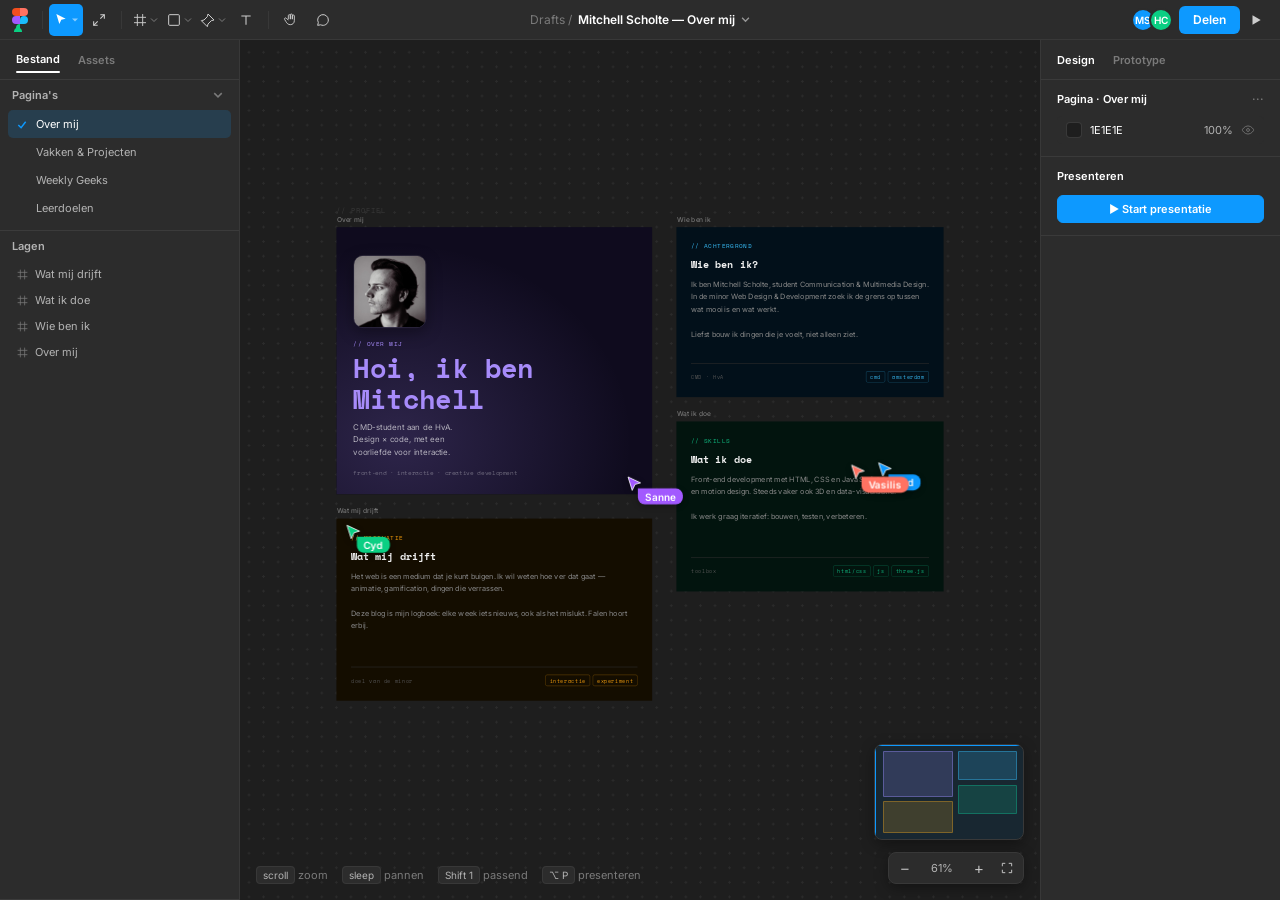
==== commit 97cbac96: "update" ====
--- a/index.html
+++ b/index.html
@@ -3,6 +3,7 @@
 <head>
 <meta charset="UTF-8"/>
 <meta name="viewport" content="width=device-width, initial-scale=1.0"/>
+<link rel="icon" type="image/svg+xml" href="favicon.svg"/>
 <title>Mitchell Scholte — Meesterschap</title>
 <link rel="preconnect" href="https://fonts.googleapis.com"/>
 <link rel="preconnect" href="https://fonts.gstatic.com" crossorigin/>
@@ -195,6 +196,7 @@
           <div class="frame-inner">
             <div class="fc-cover">
               <div class="fc-cover-glow"></div>
+              <img class="fc-cover-photo" src="mitchell.jpg" alt="Mitchell Scholte" loading="lazy">
               <div class="fc-cover-tag">// over mij</div>
               <div class="fc-cover-title">Hoi, ik ben<br>Mitchell</div>
               <div class="fc-cover-sub">CMD-student aan de HvA.<br>Design × code, met een<br>voorliefde voor interactie.</div>
@@ -379,6 +381,7 @@
           <span class="frame-label">Meesterproef</span>
           <div class="frame-inner">
             <div class="fc-post">
+              <img class="fc-post-img" src="projects-img/visdeurbel.png" alt="Meesterproef — Visdeurbel" loading="lazy">
               <div class="fc-post-tag">// Meesterproef</div>
               <div class="fc-post-title">Datavis. Visdeurbel.nl</div>
               <div class="fc-post-body">Het eindproject waarin alles samenkomt: een echt team, een echte opdrachtgever en een echte deadline.<br><br>Alles uit de vakken — CSS, browser, HCD en API's — komt hier bij elkaar in één echt product.<br><br>De finale van de minor.</div>
@@ -393,11 +396,11 @@
       </section>
 
       <!-- PAGE: Weekly Geeks -->
-      <section class="page" data-page="geeks" data-name="Weekly Geeks" data-w="1500" data-h="900">
+      <section class="page" data-page="geeks" data-name="Weekly Geeks" data-w="1500" data-h="1280">
         <div class="section-label" data-section="Weekly Geek" style="left:60px;top:24px">// weekly geek</div>
         <div class="section-label" data-section="Talks" style="left:440px;top:24px">// talks</div>
 
-        <div class="frame" data-id="geek-cover" data-section="Weekly Geek" data-type="cover" style="--accent:#f472b6; --bg:#1a0a12; left:60px; top:60px; width:340px; height:760px;">
+        <div class="frame" data-id="geek-cover" data-section="Weekly Geek" data-type="cover" style="--accent:#f472b6; --bg:#1a0a12; left:60px; top:60px; width:340px; height:1100px;">
           <span class="frame-label">Weekly Geeks</span>
           <div class="frame-inner">
             <div class="fc-cover">
@@ -411,7 +414,7 @@
           </div>
         </div>
 
-        <div class="frame" data-id="g-powell" data-section="Talks" data-type="post" style="--accent:#38bdf8; --bg:#02101a; left:440px; top:60px; width:320px; height:240px;">
+        <div class="frame" data-id="g-powell" data-section="Talks" data-type="post" style="--accent:#38bdf8; --bg:#02101a; left:440px; top:60px; width:320px; height:340px;">
           <span class="frame-label">Kevin Powell</span>
           <div class="frame-inner">
             <div class="fc-post">
@@ -425,7 +428,7 @@
           </div>
         </div>
 
-        <div class="frame" data-id="g-bremer" data-section="Talks" data-type="post" style="--accent:#a78bfa; --bg:#0f0b1e; left:780px; top:60px; width:320px; height:240px;">
+        <div class="frame" data-id="g-bremer" data-section="Talks" data-type="post" style="--accent:#a78bfa; --bg:#0f0b1e; left:780px; top:60px; width:320px; height:340px;">
           <span class="frame-label">Nadieh Bremer</span>
           <div class="frame-inner">
             <div class="fc-post">
@@ -439,7 +442,7 @@
           </div>
         </div>
 
-        <div class="frame" data-id="g-valkhof" data-section="Talks" data-type="post" style="--accent:#10b981; --bg:#02140e; left:1120px; top:60px; width:320px; height:240px;">
+        <div class="frame" data-id="g-valkhof" data-section="Talks" data-type="post" style="--accent:#10b981; --bg:#02140e; left:1120px; top:60px; width:320px; height:340px;">
           <span class="frame-label">Killian Valkhof</span>
           <div class="frame-inner">
             <div class="fc-post">
@@ -453,7 +456,7 @@
           </div>
         </div>
 
-        <div class="frame" data-id="g-ppk" data-section="Talks" data-type="post" style="--accent:#f59e0b; --bg:#140d00; left:440px; top:340px; width:320px; height:240px;">
+        <div class="frame" data-id="g-ppk" data-section="Talks" data-type="post" style="--accent:#f59e0b; --bg:#140d00; left:440px; top:440px; width:320px; height:340px;">
           <span class="frame-label">Peter-Paul Koch</span>
           <div class="frame-inner">
             <div class="fc-post">
@@ -467,7 +470,7 @@
           </div>
         </div>
 
-        <div class="frame" data-id="g-binder" data-section="Talks" data-type="post" style="--accent:#f472b6; --bg:#1a0a12; left:780px; top:340px; width:320px; height:240px;">
+        <div class="frame" data-id="g-binder" data-section="Talks" data-type="post" style="--accent:#f472b6; --bg:#1a0a12; left:780px; top:440px; width:320px; height:340px;">
           <span class="frame-label">Nils Binder</span>
           <div class="frame-inner">
             <div class="fc-post">
@@ -481,7 +484,7 @@
           </div>
         </div>
 
-        <div class="frame" data-id="g-leenheen" data-section="Talks" data-type="post" style="--accent:#fb7185; --bg:#1a0808; left:1120px; top:340px; width:320px; height:240px;">
+        <div class="frame" data-id="g-leenheen" data-section="Talks" data-type="post" style="--accent:#fb7185; --bg:#1a0808; left:1120px; top:440px; width:320px; height:340px;">
           <span class="frame-label">Niels Leenheen</span>
           <div class="frame-inner">
             <div class="fc-post">
@@ -495,7 +498,7 @@
           </div>
         </div>
 
-        <div class="frame" data-id="g-broersma" data-section="Talks" data-type="post" style="--accent:#34d399; --bg:#001a0e; left:440px; top:620px; width:320px; height:200px;">
+        <div class="frame" data-id="g-broersma" data-section="Talks" data-type="post" style="--accent:#34d399; --bg:#001a0e; left:440px; top:820px; width:320px; height:340px;">
           <span class="frame-label">Robert Broersma</span>
           <div class="frame-inner">
             <div class="fc-post">
@@ -509,7 +512,7 @@
           </div>
         </div>
 
-        <div class="frame" data-id="g-huijkman" data-section="Talks" data-type="post" style="--accent:#818cf8; --bg:#0a0b1a; left:780px; top:620px; width:320px; height:200px;">
+        <div class="frame" data-id="g-huijkman" data-section="Talks" data-type="post" style="--accent:#818cf8; --bg:#0a0b1a; left:780px; top:820px; width:320px; height:340px;">
           <span class="frame-label">John Huijkman</span>
           <div class="frame-inner">
             <div class="fc-post">
@@ -553,9 +556,9 @@
               <div class="fc-post-tag">// minor wdd · halverwege</div>
               <div class="fc-goals-title">Midden</div>
               <div class="goal-list">
-                <div class="goal"><div class="goal-top"><span class="goal-name">Datavisualisatie</span><span class="goal-status" style="color:#38bdf8;background:#38bdf81f">Bezig</span></div><div class="goal-text">Data visueel aantrekkelijk weergeven voor snellere inzichten.</div></div>
-                <div class="goal"><div class="goal-top"><span class="goal-name">UX</span><span class="goal-status" style="color:#38bdf8;background:#38bdf81f">Bezig</span></div><div class="goal-text">Gebruiksvriendelijkere interfaces maken zodat gebruikers het maximale halen.</div></div>
-                <div class="goal"><div class="goal-top"><span class="goal-name">Samenwerken</span><span class="goal-status" style="color:#38bdf8;background:#38bdf81f">Bezig</span></div><div class="goal-text">Ideeën helder verwoorden om beter in een team te functioneren.</div></div>
+                <div class="goal"><div class="goal-top"><span class="goal-name">Datavisualisatie</span><span class="goal-status" style="color:#10b981;background:#10b9811f">Voltooid</span></div><div class="goal-text">Data visueel aantrekkelijk weergeven voor snellere inzichten.</div></div>
+                <div class="goal"><div class="goal-top"><span class="goal-name">UX</span><span class="goal-status" style="color:#10b981;background:#10b9811f">Voltooid</span></div><div class="goal-text">Gebruiksvriendelijkere interfaces maken zodat gebruikers het maximale halen.</div></div>
+                <div class="goal"><div class="goal-top"><span class="goal-name">Samenwerken</span><span class="goal-status" style="color:#10b981;background:#10b9811f">Voltooid</span></div><div class="goal-text">Ideeën helder verwoorden om beter in een team te functioneren.</div></div>
               </div>
             </div>
             <div class="elt-layer"></div>
@@ -671,17 +674,25 @@
         <div class="dd-hero-glow"></div>
         <div class="dd-tag">// vak 01</div>
         <div class="dd-title">CSS to the Rescue</div>
-        <div class="dd-intro">De uitdaging: los interactie en layout op zonder ook maar één regel JavaScript. CSS bleek veel meer te kunnen dan ik dacht.</div>
-        <span class="dd-cta is-soon" title="Link volgt">Bekijk live site <svg viewBox="0 0 24 24" fill="none" stroke="currentColor" stroke-width="2"><path d="M14 5h5v5M19 5l-9 9M11 5H6a2 2 0 00-2 2v11a2 2 0 002 2h11a2 2 0 002-2v-5"/></svg></span>
+        <div class="dd-intro">Voor CSS to the Rescue koos ik een opdracht die meteen aansprak: een werkende Rubik's Cube bouwen — puur met CSS, zonder JavaScript. Als iemand die vroeger gek was op de kubus was dat de perfecte uitdaging.</div>
+        <a class="dd-cta" href="https://mitchellkevin.github.io/CSSFinalVersion/" target="_blank" rel="noopener">Bekijk live site <svg viewBox="0 0 24 24" fill="none" stroke="currentColor" stroke-width="2"><path d="M14 5h5v5M19 5l-9 9M11 5H6a2 2 0 00-2 2v11a2 2 0 002 2h11a2 2 0 002-2v-5"/></svg></a>
       </div>
       <div class="dd-meta">
         <div class="dd-meta-item"><span class="dd-meta-k">Vak</span><span class="dd-meta-v">CSS to the Rescue</span></div>
-        <div class="dd-meta-item"><span class="dd-meta-k">Thema</span><span class="dd-meta-v">Alles met CSS</span></div>
-      </div>
-      <div class="dd-body">
-        <div class="dd-section"><div class="dd-h">Wat ik deed</div><div class="dd-p">Werken met moderne CSS — grid, custom properties, :has(), en pseudo-elementen voor interactie die normaal in JS zou zitten.</div></div>
-        <div class="dd-section"><div class="dd-h">Nieuwe inzichten</div><div class="dd-p">✎ Vul hier je eigen reflectie aan.</div></div>
-        <div class="dd-tags"><span class="dd-pill">css</span><span class="dd-pill">no-js</span></div>
+        <div class="dd-meta-item"><span class="dd-meta-k">Project</span><span class="dd-meta-v">Rubik's Cube</span></div>
+        <div class="dd-meta-item"><span class="dd-meta-k">Thema</span><span class="dd-meta-v">Interactie zonder JS</span></div>
+        <div class="dd-meta-item"><span class="dd-meta-k">Eindresultaat</span><span class="dd-meta-v">2x2 &amp; 3x3 cube</span></div>
+        <div class="dd-meta-item"><span class="dd-meta-k">Techniek</span><span class="dd-meta-v">:has() · nesting · clip-path</span></div>
+      </div>
+      <div class="dd-body">
+        <div class="dd-section"><div class="dd-h">Het project</div><div class="dd-p">De opdracht bij CSS to the Rescue: los interactie en animatie op zonder ook maar één regel JavaScript. Ik koos voor een Rubik's Cube — uit nostalgie, maar ook omdat het een mooie technische puzzel is. Onderweg leerde ik nieuwe CSS-eigenschappen kennen zoals clip-path, color-scheme en accent-color.</div></div>
+        <div class="dd-section"><div class="dd-h">Week 1 · Oriëntatie</div><div class="dd-p">Introductiepresentaties over onder andere clip-path, color-scheme en accent-color, en mijn eigen eerste presentatie. Lage output, maar logisch: dit was vooral een verkenningsfase waarin ik het opdrachtkader leerde kennen en mijn richting bepaalde — de Rubik's Cube.</div></div>
+        <div class="dd-section"><div class="dd-h">Week 2 · Architectuur</div><div class="dd-p">Het kernidee en mijn eerste echte doorbraak: elke 'move' is een eigen state. In plaats van met opacity wissel ik tussen states met display — de huidige kubus verbergen en de volgende tonen. Zo kan ik per kubus precies bepalen hoe die draait, en is elke state custom opgebouwd op basis van het eindpatroon van de vorige. Eerste 4 states gebouwd, nog zonder animaties. Hiermee was het grootste technische risico opgelost.</div></div>
+        <div class="dd-section"><div class="dd-h">Week 3 · Schalen</div><div class="dd-p">Uitgebreid naar 9 states en alle horizontale rotaties werkend gekregen. De verticale rotaties loste ik op door de hele kubus te draaien en dezelfde animaties te hergebruiken — slim, maar daardoor moest ik bij die states wel alle kleuren weer op de juiste plek zetten. Hier begon het systeem tegen zijn grenzen te lopen. Ook bedacht ik mijn blogconcept: een old-school internetvibe.</div></div>
+        <div class="dd-section"><div class="dd-h">Week 4 · Oplevering</div><div class="dd-p">Een volledig interactieve 2x2 gebouwd (tot 7 moves), met een animerende titel en een switch tussen 2x2 en 3x3. Mijn tweede doorbraak was een volwassen keuze: voor de eindoplevering bracht ik de 2x2 terug naar 3 moves — zelfde code, maar van 8600+ naar 64 states, een stuk lichter voor de browser. Verder scroll-interactie toegevoegd (met JS van Sanne) om de kubus te draaien, en alle cubies van de 3x3 weer de juiste kleur gegeven.</div></div>
+        <div class="dd-section"><div class="dd-h">Problemen</div><div class="dd-p">Bij het draaien van de kubus werd het soms onoverzichtelijk welke kleur waar hoorde en wat nu de 'bovenkant' was. En de 3x3 leverde een HTML-bestand van zo'n 430.000 regels op — bijna onmogelijk om nog te beheren en toe te voegen aan mijn bestaande code.</div></div>
+        <div class="dd-section"><div class="dd-h">Reflectie</div><div class="dd-p">Ik vond dit vak leuker dan Browser Technologies, omdat ik mijn oplossend denken op een andere manier kon toepassen. Werken met CSS is totaal anders dan hoe ik een probleem normaal aanpak: ik grijp snel naar JavaScript omdat dat vaak efficiënter is en me helpt niet in herhaling te vallen (DRY). Maar bij dit vak ging het niet om snelheid — het ging om begrijpen wat CSS allemaal kan. Ik heb herhaling proberen te beperken met technieken als nesting en :has(), al was het met JavaScript sneller geweest. Het was een (te) zware, maar ook leuke uitdaging. Ik ben redelijk tevreden met het resultaat; er zijn altijd dingen die je anders of beter had willen doen, maar er zit ook een kunst in accepteren wat je hebt gemaakt en daar tevreden mee zijn. Mijn CSS-vaardigheid is flink verbeterd. Eén ding neem ik echt mee: bij de volgende vakken ga ik mijn README veel beter bijhouden, want dat was nu echt verschrikkelijk.</div></div>
+        <div class="dd-tags"><span class="dd-pill">css</span><span class="dd-pill">no-js</span><span class="dd-pill">:has()</span><span class="dd-pill">rubik's cube</span><span class="dd-pill">animatie</span></div>
       </div>
     </div>
   </div>
@@ -695,24 +706,33 @@
     <a class="detail-close" href="#" title="Sluiten (Esc)"><svg width="16" height="16" viewBox="0 0 24 24" fill="none" stroke="currentColor" stroke-width="1.8"><path d="M6 6l12 12M18 6L6 18"/></svg></a>
   </div>
   <div class="detail-scroll">
-    <div class="dd-frame-label">Browser Technologies</div>
-    <div class="detail-doc">
-      <img class="dd-hero-img" src="projects-img/ns.png" alt="Browser Technologies">
+    <div class="dd-frame-label">Browser Technologies — NS-formulier</div>
+    <div class="detail-doc">
+      <img class="dd-hero-img" src="projects-img/ns.png" alt="Browser Technologies — NS erfenisbelasting-formulier">
       <div class="dd-hero">
         <div class="dd-hero-glow"></div>
         <div class="dd-tag">// vak 02</div>
         <div class="dd-title">Browser Technologies</div>
-        <div class="dd-intro">Dit vak ging over wat er écht gebeurt als je een pagina opent. Geen frameworks — gewoon de browser, JavaScript en de API's die het platform je geeft.</div>
-        <span class="dd-cta is-soon" title="Link volgt">Bekijk live site <svg viewBox="0 0 24 24" fill="none" stroke="currentColor" stroke-width="2"><path d="M14 5h5v5M19 5l-9 9M11 5H6a2 2 0 00-2 2v11a2 2 0 002 2h11a2 2 0 002-2v-5"/></svg></span>
+        <div class="dd-intro">Voor Browser Technologies bouwde ik een formulier waarmee gebruikers hun erfenisbelastingaangifte kunnen doen — in de huisstijl van de NS. De kern: een verzorgd, toegankelijk en robuust formulier dat blijft werken, ook als JavaScript uitvalt.</div>
+        <a class="dd-cta" href="https://mitchellkevin.github.io/BT/" target="_blank" rel="noopener">Bekijk live site <svg viewBox="0 0 24 24" fill="none" stroke="currentColor" stroke-width="2"><path d="M14 5h5v5M19 5l-9 9M11 5H6a2 2 0 00-2 2v11a2 2 0 002 2h11a2 2 0 002-2v-5"/></svg></a>
       </div>
       <div class="dd-meta">
         <div class="dd-meta-item"><span class="dd-meta-k">Vak</span><span class="dd-meta-v">Browser Technologies</span></div>
-        <div class="dd-meta-item"><span class="dd-meta-k">Thema</span><span class="dd-meta-v">JavaScript &amp; de browser</span></div>
-      </div>
-      <div class="dd-body">
-        <div class="dd-section"><div class="dd-h">Wat ik deed</div><div class="dd-p">Werken met de DOM, data ophalen met fetch en async/await, en de event loop leren begrijpen. Dingen die "vanzelf" leken te werken, vielen ineens op hun plek.</div></div>
-        <div class="dd-section"><div class="dd-h">Nieuwe inzichten</div><div class="dd-p">✎ Vul hier je eigen reflectie aan: wat verraste je, wat ging mis, wat neem je mee?</div></div>
-        <div class="dd-tags"><span class="dd-pill">javascript</span><span class="dd-pill">apis</span></div>
+        <div class="dd-meta-item"><span class="dd-meta-k">Project</span><span class="dd-meta-v">NS erfenisbelasting-aangifte</span></div>
+        <div class="dd-meta-item"><span class="dd-meta-k">Stack</span><span class="dd-meta-v">HTML · CSS · JS</span></div>
+        <div class="dd-meta-item"><span class="dd-meta-k">Huisstijl</span><span class="dd-meta-v">NS Design System</span></div>
+        <div class="dd-meta-item"><span class="dd-meta-k">Patterns</span><span class="dd-meta-v">disclosure · verkrijgers · hints</span></div>
+      </div>
+      <div class="dd-body">
+        <div class="dd-section"><div class="dd-h">De opdracht</div><div class="dd-p">Bouw een formulier waarmee gebruikers hun erfenisbelastingaangifte kunnen doen, in de huisstijl van de NS. De stack bestond uit HTML, CSS en JavaScript, met als eisen minimaal HTML- en CSS-validatie (JS als aanvulling), een verzorgde uitstraling, responsive en toegankelijk, en elegante, robuuste code. Het doel: een platform dat iedereen kan gebruiken — toegankelijk, robuust en simpel te volgen, met duidelijke foutmeldingen, en cruciaal: het moet blijven werken als JavaScript uitvalt. Minimaal twee patterns waren verplicht; ik bouwde er drie: progressive disclosure, extra verkrijgers toevoegen en hints.</div></div>
+        <div class="dd-section"><div class="dd-h">Functionaliteiten</div><div class="dd-p">Een introductie die uitlegt wat de gebruiker te wachten staat en wat hij moet klaarleggen; een volledig responsive layout voor mobiel en laptop; custom foutmeldingen met CSS, aangevuld met JS-validatie; progressive disclosure die vervolgvragen toont op basis van eerdere antwoorden; antwoorden opgeslagen in local storage zodat de gebruiker verder kan waar hij gebleven was; hints bij complexe vragen om mensen niet te ontmoedigen bij zo'n beladen formulier; en een samenvatting waarmee de gebruiker alles kan controleren vóór het verzenden.</div></div>
+        <div class="dd-section"><div class="dd-h">Week 1 · Opzet</div><div class="dd-p">Eisen gelezen en het formulier opgezet in HTML; getest of ik meerdere pagina's of een SPA wilde. NS-basisstyling toegepast en het BSN opgebouwd uit losse vakjes die automatisch doorsprongen bij maximale invoer. Feedback: een leuk idee, maar het werkte slecht — terugbladeren en data aanpassen ging stroef, want je moest elk vakje handmatig terug. Na het voortgangsgesprek heb ik dit idee geschrapt.</div></div>
+        <div class="dd-section"><div class="dd-h">Week 2 · Validatie</div><div class="dd-p">Twee workshops gevolgd over JS-validatie en toegankelijkheid. Mijn eigen validatie opgebouwd met HTML en CSS, met custom foutmeldingen, en mijn eerste pattern gemaakt: extra verkrijgers kunnen blijven toevoegen. De docent was positief, vooral dat ik begon met CSS-validatie voor het geval JS uitvalt — iets waar verrassend veel bij komt kijken.</div></div>
+        <div class="dd-section"><div class="dd-h">Week 3 · Patterns &amp; robuustheid</div><div class="dd-p">Tweede pattern gebouwd: progressive disclosure bij vervolgvragen, met nesting zodat een diepere vervolgvraag pas opent als de eerste beantwoord is. Error styling verfijnd (iets anders dan alleen een rode of groene rand), antwoorden opgeslagen in local storage, en de radio buttons herontworpen omdat ze op mobiel slecht aan te tikken waren — groter gemaakt, maar wel binnen de NS-huisstijl. Positieve reactie op het radio-redesign en de subtiele animatie bij local storage.</div></div>
+        <div class="dd-section"><div class="dd-h">Week 4 · Afronding</div><div class="dd-p">Na de gastspreker van het NL Design System koos ik ervoor een introductie en een samenvatting toe te voegen: gebruikers zijn bij zo'n formulier doodsbang om iets fout in te vullen, dus het helpt om vooraf te weten wat er gevraagd wordt en achteraf een dubbele controle te kunnen doen vóór het verzenden. Als derde pattern bouwde ik hints: op groot scherm een chatbot-achtige popup met uitleg, en op kleiner scherm een overlay van zo'n 70% zodat de gebruiker de vraag nog kan zien en invullen.</div></div>
+        <div class="dd-section"><div class="dd-h">Belangrijke keuzes</div><div class="dd-p">Radio buttons: tussen de vertrouwde standaardstyling en custom styling koos ik voor custom, om de gebruiksproblemen op mobiel op te lossen. Styling: ik bleef dicht bij de NS-huisstijl, maar polijstte een paar details die ik wat onaf vond. Validatie: HTML en CSS als basis, JavaScript puur als aanvulling (zoals de 11-proef voor het BSN), zodat het formulier ook zonder JS blijft valideren. Controle: een samenvatting plus — als proof of concept — een bevestigingsmail via EmailJS, zodat de gebruiker zijn antwoorden teruggestuurd krijgt.</div></div>
+        <div class="dd-section"><div class="dd-h">Reflectie</div><div class="dd-p">Ik ben blij dat ik dit vak heb gevolgd: je ziet ineens hoeveel er komt kijken bij een goed formulier. In het bedrijfsleven heb ik hier echt veel aan, want vrijwel elke applicatie heeft wel een formulier — en weten hoe je die goed en professioneel maakt is een handige skill. Vooraf had ik er weinig van verwacht; ik dacht dat het redelijk simpel zou zijn, maar het was best schrikken hoeveel erbij komt kijken. Je kunt eindeloos doorgaan, en er zijn altijd dingen waarvan je baalt dat je ze niet hebt toegevoegd. Toch is het waardevol om snel goede, robuuste formulieren te kunnen maken, want juist daar vindt de conversie van mogelijke klanten plaats. Eén ding neem ik mee naar de volgende vakken: mijn README bijhouden, want dit op het laatste moment doen was geen feest.</div></div>
+        <div class="dd-tags"><span class="dd-pill">forms</span><span class="dd-pill">a11y</span><span class="dd-pill">progressive enhancement</span><span class="dd-pill">local storage</span><span class="dd-pill">ns</span></div>
       </div>
     </div>
   </div>
@@ -734,7 +754,7 @@
         <div class="dd-tag">// vak 03 · hcd</div>
         <div class="dd-title">Human Centered Design</div>
         <div class="dd-intro">VoiceReader is een Chrome-extensie gebouwd rond de behoeften van één echte gebruiker: Ihab is blind en gebruikt de hele dag een screenreader. Zijn grootste frustratie was niet de snelheid, maar de vlakke, emotieloze stem. VoiceReader detecteert met AI het genre van een pagina en leest die voor in een bijpassende, emotionele stem.</div>
-        <span class="dd-cta is-soon" title="Link volgt">Bekijk live site <svg viewBox="0 0 24 24" fill="none" stroke="currentColor" stroke-width="2"><path d="M14 5h5v5M19 5l-9 9M11 5H6a2 2 0 00-2 2v11a2 2 0 002 2h11a2 2 0 002-2v-5"/></svg></span>
+        <a class="dd-cta" href="https://mitchellkevin.github.io/HCD/" target="_blank" rel="noopener">Bekijk live site <svg viewBox="0 0 24 24" fill="none" stroke="currentColor" stroke-width="2"><path d="M14 5h5v5M19 5l-9 9M11 5H6a2 2 0 00-2 2v11a2 2 0 002 2h11a2 2 0 002-2v-5"/></svg></a>
       </div>
       <div class="dd-meta">
         <div class="dd-meta-item"><span class="dd-meta-k">Vak</span><span class="dd-meta-v">Human Centered Design</span></div>
@@ -770,7 +790,7 @@
         <div class="dd-tag">// vak 04 · api</div>
         <div class="dd-title">API</div>
         <div class="dd-intro">Voor het API-vak bouwde ik CMD Casino: een full-stack multiplayer casino. Spelers maken een account aan, verdienen credits en spelen real-time Blackjack tegen elkaar. API-gedreven in Astro met één content-API en twee web-API's, gedeployed op Render.</div>
-        <span class="dd-cta is-soon" title="Link volgt">Bekijk live site <svg viewBox="0 0 24 24" fill="none" stroke="currentColor" stroke-width="2"><path d="M14 5h5v5M19 5l-9 9M11 5H6a2 2 0 00-2 2v11a2 2 0 002 2h11a2 2 0 002-2v-5"/></svg></span>
+        <a class="dd-cta" href="https://wdd-api-scholte.onrender.com/" target="_blank" rel="noopener">Bekijk live site <svg viewBox="0 0 24 24" fill="none" stroke="currentColor" stroke-width="2"><path d="M14 5h5v5M19 5l-9 9M11 5H6a2 2 0 00-2 2v11a2 2 0 002 2h11a2 2 0 002-2v-5"/></svg></a>
       </div>
       <div class="dd-meta">
         <div class="dd-meta-item"><span class="dd-meta-k">Vak</span><span class="dd-meta-v">API</span></div>
@@ -807,7 +827,7 @@
         <div class="dd-tag">// project · feb 2026</div>
         <div class="dd-title">Sprint 0</div>
         <div class="dd-intro">De introductie-opdracht: maak in 9 dagen een one-page website over jezelf, met je leerdoelen erin. Ik wilde iets nieuws leren en koos voor 3D — Three.js en WebGL. Wat begon als een 3D-portfolio werd uiteindelijk een interactief Monopoly-speelbord over mijn leven.</div>
-        <span class="dd-cta is-soon" title="Link volgt">Bekijk live site <svg viewBox="0 0 24 24" fill="none" stroke="currentColor" stroke-width="2"><path d="M14 5h5v5M19 5l-9 9M11 5H6a2 2 0 00-2 2v11a2 2 0 002 2h11a2 2 0 002-2v-5"/></svg></span>
+        <a class="dd-cta" href="https://mitchellkevin.github.io/PersonalInfoSite/" target="_blank" rel="noopener">Bekijk live site <svg viewBox="0 0 24 24" fill="none" stroke="currentColor" stroke-width="2"><path d="M14 5h5v5M19 5l-9 9M11 5H6a2 2 0 00-2 2v11a2 2 0 002 2h11a2 2 0 002-2v-5"/></svg></a>
       </div>
       <div class="dd-meta">
         <div class="dd-meta-item"><span class="dd-meta-k">Opdracht</span><span class="dd-meta-v">Website over jezelf</span></div>
@@ -840,7 +860,7 @@
         <div class="dd-tag">// project · mrt 2026</div>
         <div class="dd-title">Hackathon</div>
         <div class="dd-intro">Een intensieve sprint van twee dagen: met een team van scratch naar een werkend prototype.</div>
-        <span class="dd-cta is-soon" title="Link volgt">Bekijk live site <svg viewBox="0 0 24 24" fill="none" stroke="currentColor" stroke-width="2"><path d="M14 5h5v5M19 5l-9 9M11 5H6a2 2 0 00-2 2v11a2 2 0 002 2h11a2 2 0 002-2v-5"/></svg></span>
+        <a class="dd-cta" href="https://mitchellkevin.github.io/Space/" target="_blank" rel="noopener">Bekijk live site <svg viewBox="0 0 24 24" fill="none" stroke="currentColor" stroke-width="2"><path d="M14 5h5v5M19 5l-9 9M11 5H6a2 2 0 00-2 2v11a2 2 0 002 2h11a2 2 0 002-2v-5"/></svg></a>
       </div>
       <div class="dd-meta">
         <div class="dd-meta-item"><span class="dd-meta-k">Type</span><span class="dd-meta-v">Teamproject</span></div>
@@ -864,23 +884,292 @@
     <a class="detail-close" href="#" title="Sluiten (Esc)"><svg width="16" height="16" viewBox="0 0 24 24" fill="none" stroke="currentColor" stroke-width="1.8"><path d="M6 6l12 12M18 6L6 18"/></svg></a>
   </div>
   <div class="detail-scroll">
-    <div class="dd-frame-label">Meesterproef</div>
-    <div class="detail-doc">
+    <div class="dd-frame-label">Meesterproef — Visdeurbel</div>
+    <div class="detail-doc">
+      <img class="dd-hero-img" src="projects-img/visdeurbel.png" alt="Meesterproef — Visdeurbel">
       <div class="dd-hero">
         <div class="dd-hero-glow"></div>
         <div class="dd-tag">// project · jun 2026</div>
-        <div class="dd-title">Meester proef</div>
-        <div class="dd-intro">De afsluiting van de minor: alles wat je geleerd hebt samenbrengen in één project, met een echt team en een echte opdrachtgever.</div>
-        <span class="dd-cta is-soon" title="Link volgt">Bekijk live site <svg viewBox="0 0 24 24" fill="none" stroke="currentColor" stroke-width="2"><path d="M14 5h5v5M19 5l-9 9M11 5H6a2 2 0 00-2 2v11a2 2 0 002 2h11a2 2 0 002-2v-5"/></svg></span>
-      </div>
-      <div class="dd-meta">
-        <div class="dd-meta-item"><span class="dd-meta-k">Type</span><span class="dd-meta-v">Eindproject</span></div>
-        <div class="dd-meta-item"><span class="dd-meta-k">Deadline</span><span class="dd-meta-v">19 juni 2026</span></div>
-      </div>
-      <div class="dd-body">
-        <div class="dd-section"><div class="dd-h">Waar het over gaat</div><div class="dd-p">✎ Vul hier aan zodra je project loopt: opdrachtgever, vraagstuk en jouw rol in het team.</div></div>
-        <div class="dd-section"><div class="dd-h">Wat ik wil bereiken</div><div class="dd-p">✎ Jouw doelen voor de meesterproef.</div></div>
-        <div class="dd-tags"><span class="dd-pill">eindproject</span><span class="dd-pill">team</span></div>
+        <div class="dd-title">Meesterproef</div>
+        <div class="dd-intro">Een scrollende datavisualisatie over de Visdeurbel — de camera bij de Weerdsluis in Utrecht die afgaat zodra een vis voorbijzwemt, waarna bezoekers wereldwijd op de digitale bel drukken. In vier weken van een ruw prototype naar een afgewerkte, toegankelijke en interactieve scrollytelling.</div>
+        <a class="dd-cta" href="https://vis-b05f.onrender.com/" target="_blank" rel="noopener">Bekijk live site <svg viewBox="0 0 24 24" fill="none" stroke="currentColor" stroke-width="2"><path d="M14 5h5v5M19 5l-9 9M11 5H6a2 2 0 00-2 2v11a2 2 0 002 2h11a2 2 0 002-2v-5"/></svg></a>
+      </div>
+      <div class="dd-meta">
+        <div class="dd-meta-item"><span class="dd-meta-k">Type</span><span class="dd-meta-v">Meesterproef (team)</span></div>
+        <div class="dd-meta-item"><span class="dd-meta-k">Onderwerp</span><span class="dd-meta-v">De Visdeurbel</span></div>
+        <div class="dd-meta-item"><span class="dd-meta-k">Stack</span><span class="dd-meta-v">React · Vite · D3.js · Canvas</span></div>
+        <div class="dd-meta-item"><span class="dd-meta-k">Datapijplijn</span><span class="dd-meta-v">Python · 288 MB → ~40 KB</span></div>
+        <div class="dd-meta-item"><span class="dd-meta-k">Duur</span><span class="dd-meta-v">4 weken</span></div>
+      </div>
+      <div class="dd-body">
+        <div class="dd-section"><div class="dd-h">Het project</div><div class="dd-p">Het project groeide in vier stappen die elk op de vorige voortbouwden: een ruw prototype, een herbouw in React met een echte datapijplijn, visuele afwerking met toegankelijkheid, en een refactor met verdieping. Elk hoofdstuk laat een andere kant van de data zien — wanneer de bel gaat, wie er belt, waarvandaan en waarmee.</div></div>
+        <div class="dd-section"><div class="dd-h">De datapijplijn</div><div class="dd-p">De ruwe data is NDJSON met events als 'de bel ging' en 'weggeklikt'; het maandbestand is 288 MB, onmogelijk om in de browser te parsen. Een Python-script leest het streaming — regel voor regel, lage geheugendruk — en aggregeert het tot zo'n 40 KB JSON met alleen de getallen die de grafieken nodig hebben. De visualisaties lezen overal de lengte van de data-arrays, zodat dezelfde code werkt voor week-, maand- én jaardata.</div></div>
+        <div class="dd-section"><div class="dd-h">Week 1 · Prototype</div><div class="dd-p">Ik begon bewust klein, in kale HTML, CSS en JavaScript, om twee vragen te beantwoorden: hoe krijg ik de data klein genoeg, en hoe laat ik visualisaties één voor één verschijnen tijdens het scrollen. De kern — een IntersectionObserver die elk hoofdstuk pas tekent als het in beeld komt, en maar één keer — bleef alle latere weken bestaan. De eerste hoofdstukken draaiden om tijd: een polaire ringkalender, een 24-uurs getij, weekend vs. doordeweeks en een piekdagen-rivier. Belangrijkste les: scheid dataverwerking van visualisatie, en één groot JS-bestand (~1822 regels) schaalt niet.</div></div>
+        <div class="dd-section"><div class="dd-h">Week 2 · Herbouw in React</div><div class="dd-p">Met de vormen op zak bouwde ik alles modulair opnieuw op in React + Vite en pakte ik het échte databestand aan. Bovenop de tijd-hoofdstukken kwam een laag over wie er belt, waarvandaan en waarmee: een wereldkaart met bogen naar Utrecht, een draaiende globe waarop de avondpiek de planeet rondreist, een funnel (~19% belt echt aan, ~81% klikt weg), de fanatici (de recordhouder belde 157×) en scholen van apparaten en schermresoluties. Een Maand/Week-schakelaar wisselt de dataset door hoofdstukken op te ruimen en opnieuw te observeren. Lessen: node_modules is platform-specifiek, en animaties hebben een levenscyclus — wat je start, moet je kunnen stoppen.</div></div>
+        <div class="dd-section"><div class="dd-h">Week 3 · Afwerking &amp; toegankelijkheid</div><div class="dd-p">Nu moest het er als één geheel uitzien én bruikbaar zijn voor iedereen. Design tokens (Bricolage Grotesque + PT Sans), golf-overgangen tussen secties zoals op visdeurbel.nl, en vis-foto's die luminantie-behoudend werden ingekleurd (grijswaarde × soort-kleur, zodat de textuur behouden blijft). Een toegankelijkheidsmenu met 'animaties uit' en 'hoger contrast' (onthouden in localStorage), plus een feiten-carousel (Embla) en een Canvas-aquarium. Les: toegankelijkheid hoort vroeg — prefers-reduced-motion respecteren en contrast bieden is makkelijker tijdens het bouwen dan achteraf.</div></div>
+        <div class="dd-section"><div class="dd-h">Week 4 · Refactor &amp; verdieping</div><div class="dd-p">De laatste week ging niet over méér hoofdstukken, maar over structuur. Elke component exporteert nu zijn eigen init-functie naast zijn JSX, zodat markup en tekenlogica samen zitten; mitchell.js werd een afgeslankte orchestrator en oude code ging naar legacy/-mappen in plaats van de prullenbak. Daar bovenop: een Jaar-modus die een geloofwaardig jaar verzint uit de maand-snapshot (×12 + seizoensgolf + ruis, met de 'grootste rest'-methode zodat de totalen kloppen), een meescrollend gids-visje (GSAP) dat om de actieve grafiek cirkelt, een radar met tijd-slider en een 'koor van talen' waarin het woord 'vis' in de echte taal van elke bezoeker verschijnt. Lessen: code die samen verandert hoort bij elkaar, en archiveer in plaats van weggooien.</div></div>
+        <div class="dd-section"><div class="dd-h">Reflectie</div><div class="dd-p">De rode draad bleef telkens dezelfde: laat de data het werk sturen en ruim code langzaam op. De Python-pijplijn doet het zware werk vooraf, de hoofdstukken lezen alleen de getallen en passen zich aan elke periode aan, en alles wat ik start kan ik ook weer stoppen. De grootste sprong zat niet in een nieuw hoofdstuk, maar in het goed begrijpen van ieders code en in de structuur: door elk hoofdstuk zijn eigen grafiek te laten bezitten en oude code te archiveren werd het project onderhoudbaarder, met ruimte voor leuke details zoals het visje dat met je meezwemt. Eén ding neem ik mee: AI inzetten om snel te itereren was slim, maar ik moet beter bijhouden wát er gebeurt — dat deed ik nu te laat, waardoor ik later tijd kwijt was om terug te schakelen naar hoe iets werkte.</div></div>
+        <div class="dd-section"><div class="dd-h">Mijn leerdoelen</div><div class="dd-p">Samenwerking is flink verbeterd, van online communicatie tot dagelijkse stand-ups, en ik ben tevreden over het git-proces (merge conflicts, pull requests). Wel merk ik dat het eindproduct ondanks de SPA nog uit vier duidelijk te onderscheiden secties bestaat; met de golf-overgangen probeerde ik een consistente doorloop te maken, maar de ontwerpstijlen liggen nog uit elkaar. UX: voorheen was vaak onduidelijk wat van de gebruiker werd verwacht, maar door de feedbacksessies met de opdrachtgever is dat nu helder voor zowel testpersonen als opdrachtgever. Datavisualisatie: hier had ik nog nooit mee gewerkt, dus het was een uitdaging — maar na veel tutorials en D3-voorbeelden begrijp ik het nu een stuk beter.</div></div>
+        <div class="dd-tags"><span class="dd-pill">datavisualisatie</span><span class="dd-pill">react</span><span class="dd-pill">d3.js</span><span class="dd-pill">scrollytelling</span><span class="dd-pill">visdeurbel</span><span class="dd-pill">a11y</span></div>
+      </div>
+    </div>
+  </div>
+</article>
+
+<!-- ───────── DETAIL PAGES · WEEKLY GEEKS ───────── -->
+<article class="detail" id="d-g-powell" style="--accent:#38bdf8; --bg:#02101a">
+  <div class="detail-grid"></div>
+  <div class="detail-top">
+    <a class="detail-back" href="#"><svg width="15" height="15" viewBox="0 0 24 24" fill="none" stroke="currentColor" stroke-width="1.8"><path d="M15 5l-7 7 7 7"/></svg> Terug naar canvas</a>
+    <div class="detail-crumb">Weekly Geeks / <b>Kevin Powell</b></div>
+    <a class="detail-close" href="#" title="Sluiten (Esc)"><svg width="16" height="16" viewBox="0 0 24 24" fill="none" stroke="currentColor" stroke-width="1.8"><path d="M6 6l12 12M18 6L6 18"/></svg></a>
+  </div>
+  <div class="detail-scroll">
+    <div class="dd-frame-label">Kevin Powell</div>
+    <div class="detail-doc">
+      <img class="dd-hero-img" src="weekly_geeks/kevin-powell.png" alt="Kevin Powell">
+      <div class="dd-hero">
+        <div class="dd-hero-glow"></div>
+        <div class="dd-tag">// talk 01 · css</div>
+        <div class="dd-title">Kevin Powell</div>
+        <div class="dd-intro">Een live CSS-vragenrondje op de Smashing Conference — geen voorbereide demo, maar hardop meedenken over echte problemen uit de zaal. Juist dat onvoorbereide proces was leerzamer dan een strakke presentatie had kunnen zijn.</div>
+      </div>
+      <div class="dd-meta">
+        <div class="dd-meta-item"><span class="dd-meta-k">Spreker</span><span class="dd-meta-v">Kevin Powell</span></div>
+        <div class="dd-meta-item"><span class="dd-meta-k">Event</span><span class="dd-meta-v">Smashing Conference</span></div>
+        <div class="dd-meta-item"><span class="dd-meta-k">Format</span><span class="dd-meta-v">Live Q&amp;A</span></div>
+        <div class="dd-meta-item"><span class="dd-meta-k">Onderwerp</span><span class="dd-meta-v">CSS-fundamenten</span></div>
+      </div>
+      <div class="dd-body">
+        <div class="dd-section"><div class="dd-h">Over de spreker</div><div class="dd-p">Kevin Powell is een van de bekendste CSS-educators op het web, met miljoenen volgers op YouTube en de reputatie als dé man die CSS begrijpelijk maakt voor iedereen. Zijn sessie bijwonen kon ik dankzij tickets die ik na de hackathon verrassend genoeg had gewonnen.</div></div>
+        <div class="dd-section"><div class="dd-h">De sessie</div><div class="dd-p">Geen strakke presentatie, maar een interactief vragenrondje door de zaal. Bezoekers stelden CSS-vraagstukken voor en Kevin loste ze live op, denkend hardop terwijl hij typte. De vragen waren niet altijd technisch diepgaand, maar juist daardoor zag je hoe iemand met jarenlange ervaring denkt over alledaagse problemen — welke aanpak hij kiest, waarom hij bepaalde eigenschappen prefereert, en hoe hij snel schakelt als iets niet direct werkt.</div></div>
+        <div class="dd-section"><div class="dd-h">Wat ik meeneem</div><div class="dd-p">Hij kwam steeds terug op de basis: begrijp de cascade, begrijp specificity, begrijp hoe de browser denkt. Geen trucjes, geen frameworks — gewoon een diep begrip van het platform zelf. Dat sloot direct aan bij CSS to the Rescue, waar ik merkte hoe krachtig pure CSS is als je het echt begrijpt. Het beheersen van de fundamenten is geen tijdverspilling, maar de basis voor alles wat je daarna bouwt.</div></div>
+        <div class="dd-tags"><span class="dd-pill">css</span><span class="dd-pill">fundamenten</span><span class="dd-pill">smashing conf</span></div>
+      </div>
+    </div>
+  </div>
+</article>
+
+<article class="detail" id="d-g-bremer" style="--accent:#a78bfa; --bg:#0f0b1e">
+  <div class="detail-grid"></div>
+  <div class="detail-top">
+    <a class="detail-back" href="#"><svg width="15" height="15" viewBox="0 0 24 24" fill="none" stroke="currentColor" stroke-width="1.8"><path d="M15 5l-7 7 7 7"/></svg> Terug naar canvas</a>
+    <div class="detail-crumb">Weekly Geeks / <b>Nadieh Bremer</b></div>
+    <a class="detail-close" href="#" title="Sluiten (Esc)"><svg width="16" height="16" viewBox="0 0 24 24" fill="none" stroke="currentColor" stroke-width="1.8"><path d="M6 6l12 12M18 6L6 18"/></svg></a>
+  </div>
+  <div class="detail-scroll">
+    <div class="dd-frame-label">Nadieh Bremer</div>
+    <div class="detail-doc">
+      <img class="dd-hero-img" src="weekly_geeks/nadieh-bremer.png" alt="Nadieh Bremer">
+      <div class="dd-hero">
+        <div class="dd-hero-glow"></div>
+        <div class="dd-tag">// talk 02 · data viz</div>
+        <div class="dd-title">Nadieh Bremer</div>
+        <div class="dd-intro">Voor mij de meest inspirerende talk van de twee dagen. Haar werk staat op het snijvlak van data en kunst — visualisaties die je niet alleen informeren, maar ook raken en je laten stilstaan bij wat de cijfers eigenlijk betekenen.</div>
+      </div>
+      <div class="dd-meta">
+        <div class="dd-meta-item"><span class="dd-meta-k">Spreker</span><span class="dd-meta-v">Nadieh Bremer</span></div>
+        <div class="dd-meta-item"><span class="dd-meta-k">Event</span><span class="dd-meta-v">Smashing Conference</span></div>
+        <div class="dd-meta-item"><span class="dd-meta-k">Vakgebied</span><span class="dd-meta-v">Data-visualisatie</span></div>
+        <div class="dd-meta-item"><span class="dd-meta-k">Bekend van</span><span class="dd-meta-v">NYT · National Geographic</span></div>
+      </div>
+      <div class="dd-body">
+        <div class="dd-section"><div class="dd-h">Over de spreker</div><div class="dd-p">Nadieh Bremer maakt visualisaties die op het snijvlak van data en kunst liggen. Ze heeft gewerkt voor onder andere The New York Times en National Geographic, en dat zie je terug in de schaal en de verfijning van haar projecten.</div></div>
+        <div class="dd-section"><div class="dd-h">Haar proces</div><div class="dd-p">Wat de talk zo sterk maakte, was hoe ze haar creatieve proces deelde. Ze begint bij een dataset en zoekt van daaruit naar de vorm die het verhaal het beste vertelt — niet andersom. Ze kiest niet een grafiektype en stopt er data in, maar vraagt zich eerst af: wat wil ik dat de kijker voelt of begrijpt? Dat klinkt eenvoudig, maar in de praktijk werken weinig mensen zo.</div></div>
+        <div class="dd-section"><div class="dd-h">Wat het losmaakte</div><div class="dd-p">Dit sloot direct aan bij mijn meesterproef, waarin datavisualisatie een centrale rol speelt. Na haar talk ben ik me bewust meer gaan verdiepen in D3.js en de creatieve mogelijkheden van SVG-animatie. Ze liet zien dat frontend development niet alleen over interfaces gaat, maar ook over het vertellen van verhalen met data — en dat technisch en artistiek denken elkaar versterken in plaats van uitsluiten.</div></div>
+        <div class="dd-tags"><span class="dd-pill">data viz</span><span class="dd-pill">d3.js</span><span class="dd-pill">svg</span></div>
+      </div>
+    </div>
+  </div>
+</article>
+
+<article class="detail" id="d-g-valkhof" style="--accent:#10b981; --bg:#02140e">
+  <div class="detail-grid"></div>
+  <div class="detail-top">
+    <a class="detail-back" href="#"><svg width="15" height="15" viewBox="0 0 24 24" fill="none" stroke="currentColor" stroke-width="1.8"><path d="M15 5l-7 7 7 7"/></svg> Terug naar canvas</a>
+    <div class="detail-crumb">Weekly Geeks / <b>Killian Valkhof</b></div>
+    <a class="detail-close" href="#" title="Sluiten (Esc)"><svg width="16" height="16" viewBox="0 0 24 24" fill="none" stroke="currentColor" stroke-width="1.8"><path d="M6 6l12 12M18 6L6 18"/></svg></a>
+  </div>
+  <div class="detail-scroll">
+    <div class="dd-frame-label">Killian Valkhof</div>
+    <div class="detail-doc">
+      <img class="dd-hero-img" src="weekly_geeks/killian-valkhof.png" alt="Killian Valkhof">
+      <div class="dd-hero">
+        <div class="dd-hero-glow"></div>
+        <div class="dd-tag">// talk 03 · tooling</div>
+        <div class="dd-title">Killian Valkhof</div>
+        <div class="dd-intro">De maker van Polypane over een tool bouwen die je zelf nodig hebt — van persoonlijk project naar een product dat developers wereldwijd gebruiken. Dat traject van "ik mis dit" naar "ik bouw het zelf" herkende ik direct.</div>
+      </div>
+      <div class="dd-meta">
+        <div class="dd-meta-item"><span class="dd-meta-k">Spreker</span><span class="dd-meta-v">Killian Valkhof</span></div>
+        <div class="dd-meta-item"><span class="dd-meta-k">Bedrijf</span><span class="dd-meta-v">Polypane</span></div>
+        <div class="dd-meta-item"><span class="dd-meta-k">Onderwerp</span><span class="dd-meta-v">Developer tooling</span></div>
+      </div>
+      <div class="dd-body">
+        <div class="dd-section"><div class="dd-h">Over de spreker</div><div class="dd-p">Killian Valkhof is de maker van Polypane, een browser speciaal gebouwd voor developers en designers die responsive en toegankelijke websites bouwen. Hij is niet alleen gebruiker van het web, maar denkt actief mee over hoe de tooling eromheen beter kan. Polypane lost een concreet pijnpunt op: meerdere schermformaten tegelijk bekijken, ingebouwde accessibility-checks en de developer-workflow centraal.</div></div>
+        <div class="dd-section"><div class="dd-h">De talk</div><div class="dd-p">Zijn talk ging over het proces van een tool bouwen die je zelf nodig hebt. Dat traject van "ik mis dit" naar "ik bouw het zelf" vond ik inspirerend, zeker omdat ik dat tijdens de minor zelf meemaakte: bij Sprint 0 bouwde ik een eigen API van 260 regels omdat de API van de opleiding nergens te vinden was. Niet blijven wachten, gewoon zelf oplossen.</div></div>
+        <div class="dd-section"><div class="dd-h">Wat ik meeneem</div><div class="dd-p">Wat me bijbleef was zijn visie op browsers: dat ze veel meer voor developers kunnen ondersteunen, maar dat die functionaliteit er niet komt als niemand erom vraagt of het bouwt. Killian doet dat wel. Als developer ben je niet alleen een consument van het platform, maar ook iemand die er actief invloed op kan hebben.</div></div>
+        <div class="dd-tags"><span class="dd-pill">polypane</span><span class="dd-pill">tooling</span><span class="dd-pill">browsers</span></div>
+      </div>
+    </div>
+  </div>
+</article>
+
+<article class="detail" id="d-g-ppk" style="--accent:#f59e0b; --bg:#140d00">
+  <div class="detail-grid"></div>
+  <div class="detail-top">
+    <a class="detail-back" href="#"><svg width="15" height="15" viewBox="0 0 24 24" fill="none" stroke="currentColor" stroke-width="1.8"><path d="M15 5l-7 7 7 7"/></svg> Terug naar canvas</a>
+    <div class="detail-crumb">Weekly Geeks / <b>Peter-Paul Koch</b></div>
+    <a class="detail-close" href="#" title="Sluiten (Esc)"><svg width="16" height="16" viewBox="0 0 24 24" fill="none" stroke="currentColor" stroke-width="1.8"><path d="M6 6l12 12M18 6L6 18"/></svg></a>
+  </div>
+  <div class="detail-scroll">
+    <div class="dd-frame-label">Peter-Paul Koch</div>
+    <div class="detail-doc">
+      <img class="dd-hero-img" src="weekly_geeks/peter-paul-koch.png" alt="Peter-Paul Koch">
+      <div class="dd-hero">
+        <div class="dd-hero-glow"></div>
+        <div class="dd-tag">// talk 04 · compat</div>
+        <div class="dd-title">Peter-Paul Koch</div>
+        <div class="dd-intro">De man achter QuirksMode over hoe het web echt is ontstaan: geen ontworpen systeem, maar een opeenstapeling van beslissingen, compromissen en gelukkige toevallen. Browsercompatibiliteit is geen willekeur — het is geschiedenis.</div>
+      </div>
+      <div class="dd-meta">
+        <div class="dd-meta-item"><span class="dd-meta-k">Spreker</span><span class="dd-meta-v">Peter-Paul Koch</span></div>
+        <div class="dd-meta-item"><span class="dd-meta-k">Bekend van</span><span class="dd-meta-v">QuirksMode</span></div>
+        <div class="dd-meta-item"><span class="dd-meta-k">Onderwerp</span><span class="dd-meta-v">Geschiedenis &amp; browsercompat</span></div>
+      </div>
+      <div class="dd-body">
+        <div class="dd-section"><div class="dd-h">Over de spreker</div><div class="dd-p">Peter-Paul Koch is een van de mensen die het vroege web van binnenuit heeft meegemaakt en mee heeft gebouwd. Zijn talk was historisch van aard: hij nam ons mee in hoe het internet tot stand is gekomen, welke keuzes er in de beginjaren zijn gemaakt en welke rol hij daar zelf in speelde. Een perspectief dat je zelden live hoort.</div></div>
+        <div class="dd-section"><div class="dd-h">De kern</div><div class="dd-p">Wat me het meest raakte, was hoe hij duidelijk maakte dat het web geen ontworpen systeem is. Veel van de eigenaardigheden in CSS en JavaScript die ik dagelijks tegenkom — quirks die soms irritant zijn, gedrag dat logisch noch consistent lijkt — bleken te verklaren vanuit historische keuzes die destijds volkomen begrijpelijk waren.</div></div>
+        <div class="dd-section"><div class="dd-h">Wat ik meeneem</div><div class="dd-p">Als je weet waarom iets zo werkt, accepteer je het niet blindelings en kijk je er ook niet gefrustreerd tegenaan — je begrijpt het, en dat begrip maakt je een betere developer. Het helpt je ook inschatten wanneer je iets kunt vertrouwen en wanneer je een fallback nodig hebt. Dat inzicht had geen documentatie of Stack Overflow-thread me kunnen geven.</div></div>
+        <div class="dd-tags"><span class="dd-pill">quirksmode</span><span class="dd-pill">browsers</span><span class="dd-pill">history</span></div>
+      </div>
+    </div>
+  </div>
+</article>
+
+<article class="detail" id="d-g-binder" style="--accent:#f472b6; --bg:#1a0a12">
+  <div class="detail-grid"></div>
+  <div class="detail-top">
+    <a class="detail-back" href="#"><svg width="15" height="15" viewBox="0 0 24 24" fill="none" stroke="currentColor" stroke-width="1.8"><path d="M15 5l-7 7 7 7"/></svg> Terug naar canvas</a>
+    <div class="detail-crumb">Weekly Geeks / <b>Nils Binder</b></div>
+    <a class="detail-close" href="#" title="Sluiten (Esc)"><svg width="16" height="16" viewBox="0 0 24 24" fill="none" stroke="currentColor" stroke-width="1.8"><path d="M6 6l12 12M18 6L6 18"/></svg></a>
+  </div>
+  <div class="detail-scroll">
+    <div class="dd-frame-label">Nils Binder</div>
+    <div class="detail-doc">
+      <img class="dd-hero-img" src="weekly_geeks/nils-binder.png" alt="Nils Binder">
+      <div class="dd-hero">
+        <div class="dd-hero-glow"></div>
+        <div class="dd-tag">// talk 05 · creative dev</div>
+        <div class="dd-title">Nils Binder</div>
+        <div class="dd-intro">Creative developer — naast eigen bedrijf ook werk voor voetbalclub Schalke 04 — over code als creatief medium, waar toeval, beweging en wiskundige structuren een centrale rol spelen. Code wordt bij hem een penseel.</div>
+      </div>
+      <div class="dd-meta">
+        <div class="dd-meta-item"><span class="dd-meta-k">Spreker</span><span class="dd-meta-v">Nils Binder</span></div>
+        <div class="dd-meta-item"><span class="dd-meta-k">Werk</span><span class="dd-meta-v">Schalke 04 · eigen bedrijf</span></div>
+        <div class="dd-meta-item"><span class="dd-meta-k">Onderwerp</span><span class="dd-meta-v">Generatief &amp; experimenteel</span></div>
+      </div>
+      <div class="dd-body">
+        <div class="dd-section"><div class="dd-h">Over de spreker</div><div class="dd-p">Nils Binder is creative developer en combineert dat met werk voor Schalke 04, de Duitse voetbalclub, naast zijn eigen bedrijf. Die combinatie van sport, branding en creatief technisch werk liet zien hoe breed het vakgebied is en hoe uiteenlopend de contexten kunnen zijn waarin je als developer terechtkomt.</div></div>
+        <div class="dd-section"><div class="dd-h">De talk</div><div class="dd-p">Zijn talk ging over generatieve en experimentele vormen — code als creatief medium. Hij liet projecten zien waarbij de output niet volledig voorspelbaar is, maar waarbij de regels die hij opstelt altijd een bepaalde esthetiek garanderen. Dat snijvlak van controle en toeval vond ik fascinerend.</div></div>
+        <div class="dd-section"><div class="dd-h">Wat het losmaakte</div><div class="dd-p">Het sloot aan bij mijn eigen interesse in interactie en animatie, die ik liet zien in Sprint 0 met Three.js en scroll-animaties. Maar Nils gaat verder: zijn werk heeft een kunstzinnige laag voorbij interactie als UX-hulpmiddel. Na zijn talk verdiepte ik me kort in p5.js en generatieve kunst, puur uit nieuwsgierigheid. Of ik er actief iets mee ga doen weet ik nog niet, maar het verbreedde mijn beeld van wat frontend development kan zijn.</div></div>
+        <div class="dd-tags"><span class="dd-pill">generative</span><span class="dd-pill">p5.js</span><span class="dd-pill">creative coding</span></div>
+      </div>
+    </div>
+  </div>
+</article>
+
+<article class="detail" id="d-g-leenheen" style="--accent:#fb7185; --bg:#1a0808">
+  <div class="detail-grid"></div>
+  <div class="detail-top">
+    <a class="detail-back" href="#"><svg width="15" height="15" viewBox="0 0 24 24" fill="none" stroke="currentColor" stroke-width="1.8"><path d="M15 5l-7 7 7 7"/></svg> Terug naar canvas</a>
+    <div class="detail-crumb">Weekly Geeks / <b>Niels Leenheer</b></div>
+    <a class="detail-close" href="#" title="Sluiten (Esc)"><svg width="16" height="16" viewBox="0 0 24 24" fill="none" stroke="currentColor" stroke-width="1.8"><path d="M6 6l12 12M18 6L6 18"/></svg></a>
+  </div>
+  <div class="detail-scroll">
+    <div class="dd-frame-label">Niels Leenheer</div>
+    <div class="detail-doc">
+      <img class="dd-hero-img" src="weekly_geeks/niels-leenheen.png" alt="Niels Leenheer">
+      <div class="dd-hero">
+        <div class="dd-hero-glow"></div>
+        <div class="dd-tag">// talk 06 · hardware</div>
+        <div class="dd-title">Niels Leenheer</div>
+        <div class="dd-intro">De meest onverwachte en memorabele talk van de reeks: JavaScript en CSS draaien op hardware die daar absoluut niet voor bedoeld is — vintage laserprinters, oude thermische printers en displays van decennia geleden.</div>
+      </div>
+      <div class="dd-meta">
+        <div class="dd-meta-item"><span class="dd-meta-k">Spreker</span><span class="dd-meta-v">Niels Leenheer</span></div>
+        <div class="dd-meta-item"><span class="dd-meta-k">Onderwerp</span><span class="dd-meta-v">Web op rare hardware</span></div>
+        <div class="dd-meta-item"><span class="dd-meta-k">Hoogtepunt</span><span class="dd-meta-v">Klok op een laserdisplay</span></div>
+      </div>
+      <div class="dd-body">
+        <div class="dd-section"><div class="dd-h">De talk</div><div class="dd-p">Waar de meeste sprekers het hadden over moderne webstandaarden, frameworks of design systems, nam Niels een volledig andere richting: hoe je webtechnologie kunt draaien op apparaten waar het niet voor bedoeld is. Het hoogtepunt was een werkende klok, gebouwd met webtechnologie, op een oud laserdisplay. Dat klinkt als een gimmick, maar de boodschap was serieus: webtechnologie is zo laagdrempelig en flexibel dat de browser inmiddels functioneert als een runtime voor vrijwel elk apparaat met een scherm.</div></div>
+        <div class="dd-section"><div class="dd-h">Wat het losmaakte</div><div class="dd-p">De grootste impact had het op hoe ik over progressive enhancement nadenk. Ik deed altijd aannames over het apparaat aan de andere kant — een moderne browser, een snel netwerk, een touchscreen. Niels liet zien hoe willekeurig die aannames zijn. Als je code kunt laten draaien op een printer uit de jaren tachtig, kun je ook nadenken over hoe je je reguliere projecten robuuster maakt voor omstandigheden die je niet hebt voorzien.</div></div>
+        <div class="dd-section"><div class="dd-h">Indruk</div><div class="dd-p">Progressive enhancement in de meest letterlijke en meest radicale vorm. Een verfrissende, grappige en tegelijk inhoudelijk sterke talk die ik niet snel zal vergeten.</div></div>
+        <div class="dd-tags"><span class="dd-pill">javascript</span><span class="dd-pill">hardware</span><span class="dd-pill">progressive enhancement</span></div>
+      </div>
+    </div>
+  </div>
+</article>
+
+<article class="detail" id="d-g-broersma" style="--accent:#34d399; --bg:#001a0e">
+  <div class="detail-grid"></div>
+  <div class="detail-top">
+    <a class="detail-back" href="#"><svg width="15" height="15" viewBox="0 0 24 24" fill="none" stroke="currentColor" stroke-width="1.8"><path d="M15 5l-7 7 7 7"/></svg> Terug naar canvas</a>
+    <div class="detail-crumb">Weekly Geeks / <b>Robert Broersma</b></div>
+    <a class="detail-close" href="#" title="Sluiten (Esc)"><svg width="16" height="16" viewBox="0 0 24 24" fill="none" stroke="currentColor" stroke-width="1.8"><path d="M6 6l12 12M18 6L6 18"/></svg></a>
+  </div>
+  <div class="detail-scroll">
+    <div class="dd-frame-label">Robert Broersma</div>
+    <div class="detail-doc">
+      <img class="dd-hero-img" src="weekly_geeks/robert-broersma.png" alt="Robert Broersma">
+      <div class="dd-hero">
+        <div class="dd-hero-glow"></div>
+        <div class="dd-tag">// talk 07 · a11y</div>
+        <div class="dd-title">Robert Broersma</div>
+        <div class="dd-intro">Over het NL Design System en toegankelijkheid in de praktijk. Toegankelijkheid is geen feature die je aan het einde toevoegt, maar een ontwerpprincipe dat je vanaf het begin meeneemt — en via een design system schaalbaar maakt.</div>
+      </div>
+      <div class="dd-meta">
+        <div class="dd-meta-item"><span class="dd-meta-k">Spreker</span><span class="dd-meta-v">Robert Broersma</span></div>
+        <div class="dd-meta-item"><span class="dd-meta-k">Onderwerp</span><span class="dd-meta-v">NL Design System &amp; a11y</span></div>
+        <div class="dd-meta-item"><span class="dd-meta-k">Context</span><span class="dd-meta-v">Open source · overheid</span></div>
+      </div>
+      <div class="dd-body">
+        <div class="dd-section"><div class="dd-h">Het onderwerp</div><div class="dd-p">Het NL Design System is een open source initiatief waarbij overheidsorganisaties componenten delen die voldoen aan toegankelijkheidsnormen, zodat niet elke organisatie het wiel opnieuw hoeft uit te vinden. Zijn talk ging in op hoe je dat in de praktijk toepast — van formulieren correct opbouwen tot het consistent maken van interactiepatronen voor gebruikers met een beperking.</div></div>
+        <div class="dd-section"><div class="dd-h">Concrete tips</div><div class="dd-p">De tips over formulieren waren direct bruikbaar: hoe je labels koppelt, hoe je foutmeldingen schrijft die ook voor screenreader-gebruikers begrijpelijk zijn, en hoe je de volgorde van elementen bepaalt zodat de logische flow klopt voor iemand die met een toetsenbord navigeert. Dat soort kennis zit niet altijd in tutorials, maar maakt een groot verschil in de praktijk.</div></div>
+        <div class="dd-section"><div class="dd-h">Wat het losmaakte</div><div class="dd-p">Dit sloot naadloos aan bij mijn HCD-project met Ihab, een blinde gebruiker waarvoor ik VoiceReader bouwde. Tijdens dat project merkte ik hoe anders toegankelijkheid aanvoelt als je het samen met een echte gebruiker test in plaats van het alleen aan een checklist te toetsen. Roberts talk gaf daar een bredere institutionele context aan en liet zien hoe je dat op grote schaal kunt organiseren.</div></div>
+        <div class="dd-tags"><span class="dd-pill">nl design system</span><span class="dd-pill">a11y</span><span class="dd-pill">formulieren</span></div>
+      </div>
+    </div>
+  </div>
+</article>
+
+<article class="detail" id="d-g-huijkman" style="--accent:#818cf8; --bg:#0a0b1a">
+  <div class="detail-grid"></div>
+  <div class="detail-top">
+    <a class="detail-back" href="#"><svg width="15" height="15" viewBox="0 0 24 24" fill="none" stroke="currentColor" stroke-width="1.8"><path d="M15 5l-7 7 7 7"/></svg> Terug naar canvas</a>
+    <div class="detail-crumb">Weekly Geeks / <b>John Huijkman</b></div>
+    <a class="detail-close" href="#" title="Sluiten (Esc)"><svg width="16" height="16" viewBox="0 0 24 24" fill="none" stroke="currentColor" stroke-width="1.8"><path d="M6 6l12 12M18 6L6 18"/></svg></a>
+  </div>
+  <div class="detail-scroll">
+    <div class="dd-frame-label">John Huijkman</div>
+    <div class="detail-doc">
+      <img class="dd-hero-img" src="weekly_geeks/john-huijkman.png" alt="John Huijkman">
+      <div class="dd-hero">
+        <div class="dd-hero-glow"></div>
+        <div class="dd-tag">// talk 08 · hcd</div>
+        <div class="dd-title">John Huijkman</div>
+        <div class="dd-intro">De afsluiter van de reeks, en voor mij de talk die het meest direct aansloot bij Human Centered Design: empathie voor je gebruiker is geen soft skill, maar een technische vereiste.</div>
+      </div>
+      <div class="dd-meta">
+        <div class="dd-meta-item"><span class="dd-meta-k">Spreker</span><span class="dd-meta-v">John Huijkman</span></div>
+        <div class="dd-meta-item"><span class="dd-meta-k">Onderwerp</span><span class="dd-meta-v">Human Centered Design &amp; a11y</span></div>
+        <div class="dd-meta-item"><span class="dd-meta-k">Plek</span><span class="dd-meta-v">Afsluiter van de reeks</span></div>
+      </div>
+      <div class="dd-body">
+        <div class="dd-section"><div class="dd-h">De talk</div><div class="dd-p">John liet concrete voorbeelden zien van hoe mensen met een beperking omgaan met websites — hoe ze navigeren, waar ze vastlopen, welke patronen werken en welke volledig mislukken. Niet in abstracte termen, maar met echte gebruikers en echte interfaces.</div></div>
+        <div class="dd-section"><div class="dd-h">Waarom het raakte</div><div class="dd-p">Dat concreet zien werkte krachtiger dan welke abstracte uitleg over WCAG-richtlijnen ook. Je ziet iemand met een motorische beperking worstelen met een knop die te klein is, of een screenreader-gebruiker die vastloopt op een carousel zonder juiste ARIA-labels — en dan snap je pas echt waarom die regels er zijn. Ze zijn er niet voor de audit, maar voor de mens aan de andere kant.</div></div>
+        <div class="dd-section"><div class="dd-h">Wat ik meeneem</div><div class="dd-p">Dit versterkte wat ik al ervoer bij VoiceReader: je ontwerpt anders als je daadwerkelijk ziet hoe iemand anders jouw product gebruikt. Vier weken testen op Ihabs laptop, afgestemd op zijn manier van navigeren, veranderde elke designbeslissing die ik nam. Als je niet weet hoe iemand je product gebruikt, kun je het niet goed bouwen — een inzicht dat ik meeneem in elk volgend project.</div></div>
+        <div class="dd-tags"><span class="dd-pill">hcd</span><span class="dd-pill">a11y</span><span class="dd-pill">voicereader</span></div>
       </div>
     </div>
   </div>
--- a/styles.css
+++ b/styles.css
@@ -510,6 +510,17 @@
   background: radial-gradient(ellipse at 20% 80%, color-mix(in srgb, var(--accent) 20%, transparent) 0%, transparent 65%);
 }
 
+.fc-cover-photo {
+  position: relative;
+  width: 120px;
+  height: 120px;
+  border-radius: 16px;
+  object-fit: cover;
+  margin-bottom: 18px;
+  border: 1px solid rgba(255, 255, 255, 0.14);
+  box-shadow: 0 8px 24px rgba(0, 0, 0, 0.35);
+}
+
 .fc-cover-tag {
   font-family: var(--mono);
   font-size: 10px;
@@ -557,8 +568,9 @@
 .fc-post-img {
   display: block;
   width: calc(100% + 48px);
-  height: 104px;
+  height: 200px;
   object-fit: cover;
+  object-position: center 20%;
   margin: -24px -24px 2px;
   border-bottom: 1px solid rgba(255, 255, 255, 0.08);
   background: #000;
@@ -1305,8 +1317,9 @@
 .dd-hero-img {
   display: block;
   width: 100%;
-  height: 320px;
+  height: 420px;
   object-fit: cover;
+  object-position: center 20%;
   background: #000;
   border-bottom: 1px solid rgba(255, 255, 255, 0.08);
 }
@@ -1539,29 +1552,6 @@
   fill: #fff;
   font-family: var(--sans);
   font-size: 9px;
-  font-weight: 700;
-}
-
-.measure-line {
-  stroke: #f24e1e;
-  stroke-width: 1;
-}
-
-.measure-tick {
-  stroke: #f24e1e;
-  stroke-width: 1;
-  stroke-dasharray: 3 3;
-  opacity: .6;
-}
-
-.measure-pill {
-  fill: #f24e1e;
-}
-
-.measure-txt {
-  fill: #fff;
-  font-family: var(--mono);
-  font-size: 10px;
   font-weight: 700;
 }
 
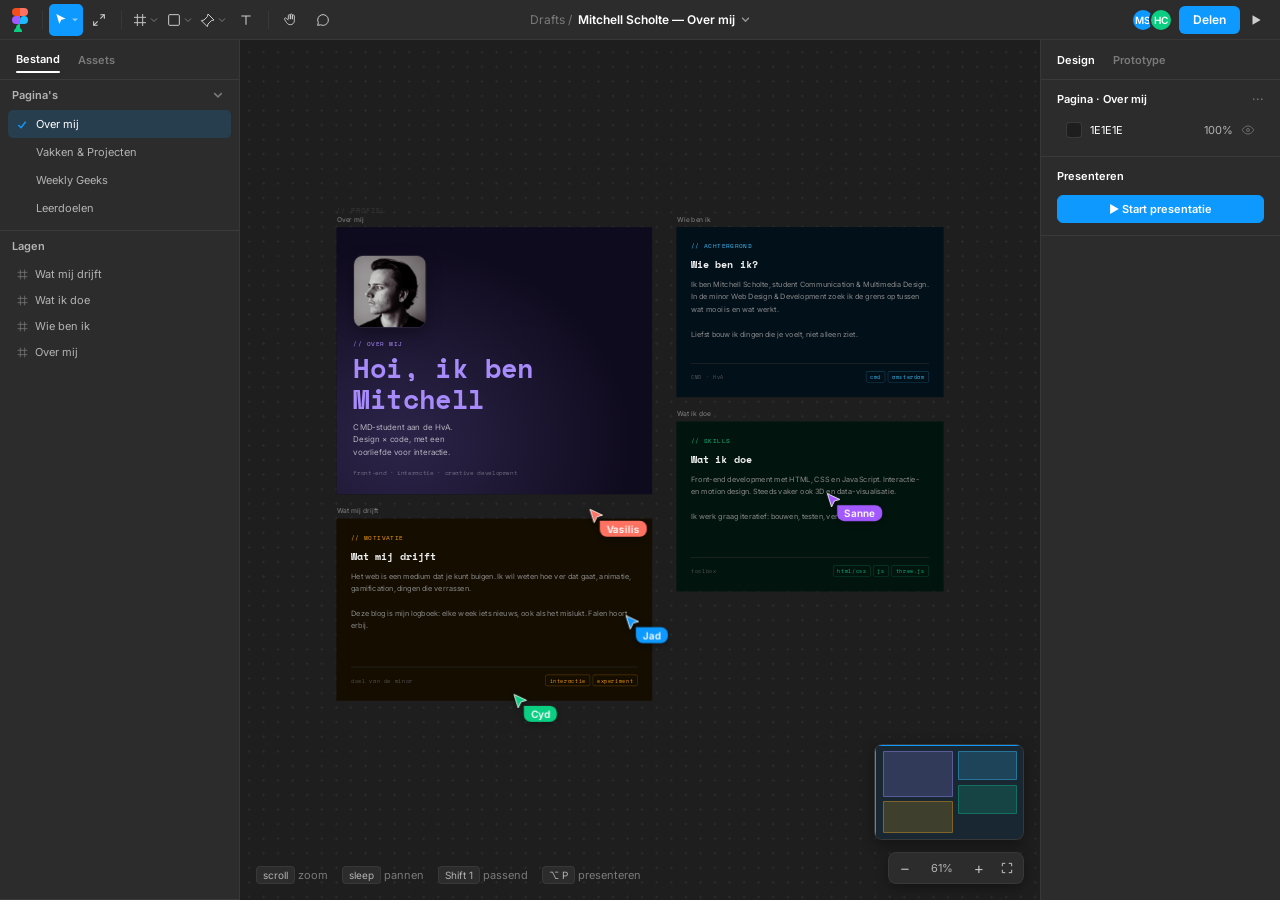
==== commit c37107bb: "fianl version" ====
--- a/index.html
+++ b/index.html
@@ -12,13 +12,13 @@
 </head>
 <body>
 
-<!-- ───────── PAGE STATE (which page is shown — CSS driven) ───────── -->
+<!-- PAGE STATE (which page is shown, CSS-driven) -->
 <input class="state-input" type="radio" name="page" id="pg-over" value="over" checked/>
 <input class="state-input" type="radio" name="page" id="pg-vakken" value="vakken"/>
 <input class="state-input" type="radio" name="page" id="pg-geeks" value="geeks"/>
 <input class="state-input" type="radio" name="page" id="pg-leerdoelen" value="leerdoelen"/>
 
-<!-- ───────── TOP TOOLBAR ───────── -->
+<!-- TOP TOOLBAR -->
 <div class="toolbar">
   <div class="tb-group tb-left">
     <div class="tb-logo" title="Hoofdmenu">
@@ -91,7 +91,7 @@
   </div>
 </div>
 
-<!-- ───────── APP ───────── -->
+<!-- APP -->
 <div class="app">
 
   <!-- LEFT PANEL -->
@@ -244,7 +244,7 @@
             <div class="fc-post">
               <div class="fc-post-tag">// motivatie</div>
               <div class="fc-post-title">Wat mij drijft</div>
-              <div class="fc-post-body">Het web is een medium dat je kunt buigen. Ik wil weten hoe ver dat gaat — animatie, gamification, dingen die verrassen.<br><br>Deze blog is mijn logboek: elke week iets nieuws, ook als het mislukt. Falen hoort erbij.</div>
+              <div class="fc-post-body">Het web is een medium dat je kunt buigen. Ik wil weten hoe ver dat gaat, animatie, gamification, dingen die verrassen.<br><br>Deze blog is mijn logboek: elke week iets nieuws, ook als het mislukt. Falen hoort erbij.</div>
               <div class="fc-post-footer">
                 <div class="fc-post-date">doel van de minor</div>
                 <div class="fc-post-tags"><span class="fc-pill">interactie</span><span class="fc-pill">experiment</span></div>
@@ -282,7 +282,7 @@
               <img class="fc-post-img" src="projects-img/css.png" alt="CSS to the Rescue" loading="lazy">
               <div class="fc-post-tag">// CSS to the Rescue</div>
               <div class="fc-post-title">Rubiks Cube</div>
-              <div class="fc-post-body">Problemen oplossen met alleen CSS — geen JavaScript. Leren hoe krachtig en creatief het platform zelf is.</div>
+              <div class="fc-post-body">Problemen oplossen met alleen CSS, geen JavaScript. Leren hoe krachtig en creatief het platform zelf is.</div>
               <div class="fc-post-footer">
                 <div class="fc-post-date">nieuwe inzichten</div>
                 <div class="fc-post-tags"><span class="fc-pill">css</span><span class="fc-pill">no-js</span></div>
@@ -299,7 +299,7 @@
               <img class="fc-post-img" src="projects-img/ns.png" alt="Browser Technologies" loading="lazy">
               <div class="fc-post-tag">// Browser Technologies</div>
               <div class="fc-post-title">NS Erfenisbelasting Forum</div>
-              <div class="fc-post-body">JavaScript, APIs en hoe de browser écht werkt. Van fetch tot de event loop — onder de motorkap kijken.</div>
+              <div class="fc-post-body">JavaScript, APIs en hoe de browser écht werkt. Van fetch tot de event loop, onder de motorkap kijken.</div>
               <div class="fc-post-footer">
                 <div class="fc-post-date">nieuwe inzichten</div>
                 <div class="fc-post-tags"><span class="fc-pill">javascript</span><span class="fc-pill">apis</span></div>
@@ -316,7 +316,7 @@
               <img class="fc-post-img" src="projects-img/HCD.png" alt="HCD — VoiceReader" loading="lazy">
               <div class="fc-post-tag">// Human Centered Design</div>
               <div class="fc-post-title">VoiceReader</div>
-              <div class="fc-post-body">De gebruiker centraal. Mijn project: VoiceReader — een Chrome-extensie die een screenreader emotionele, genrebewuste stemmen geeft, ontworpen samen met een blinde gebruiker.</div>
+              <div class="fc-post-body">De gebruiker centraal. Mijn project: VoiceReader, een Chrome-extensie die een screenreader emotionele, genrebewuste stemmen geeft, ontworpen samen met een blinde gebruiker.</div>
               <div class="fc-post-footer">
                 <div class="fc-post-date">project: voicereader</div>
                 <div class="fc-post-tags"><span class="fc-pill">voicereader</span><span class="fc-pill">a11y</span><span class="fc-pill">ai</span></div>
@@ -350,7 +350,7 @@
               <img class="fc-post-img" src="projects-img/mitchopoly.png" alt="Sprint 0" loading="lazy">
               <div class="fc-post-tag">// Introductie</div>
               <div class="fc-post-title">Mitchopoly</div>
-              <div class="fc-post-body">De introductie-opdracht: in 9 dagen een one-page website over jezelf. Ik koos voor 3D met Three.js — en eindigde met een interactief Monopoly-bord over mijn leven.</div>
+              <div class="fc-post-body">De introductie-opdracht: in 9 dagen een one-page website over jezelf. Ik koos voor 3D met Three.js, en eindigde met een interactief Monopoly-bord over mijn leven.</div>
               <div class="fc-post-footer">
                 <div class="fc-post-date">3–11 feb 2026</div>
                 <div class="fc-post-tags"><span class="fc-pill">three.js</span><span class="fc-pill">webgl</span><span class="fc-pill">3d</span></div>
@@ -367,7 +367,7 @@
               <img class="fc-post-img" src="projects-img/hackathon.png" alt="Hackathon" loading="lazy">
               <div class="fc-post-tag">// Hackathon</div>
               <div class="fc-post-title">SRON Xplorer</div>
-              <div class="fc-post-body">Twee dagen, één team, één probleem. Bouwen onder druk — en in 48 uur meer leren dan in weken college.</div>
+              <div class="fc-post-body">Twee dagen, één team, één probleem. Bouwen onder druk, en in 48 uur meer leren dan in weken college.</div>
               <div class="fc-post-footer">
                 <div class="fc-post-date">26 mrt 2026</div>
                 <div class="fc-post-tags"><span class="fc-pill">team</span><span class="fc-pill">48 uur</span></div>
@@ -384,7 +384,7 @@
               <img class="fc-post-img" src="projects-img/visdeurbel.png" alt="Meesterproef — Visdeurbel" loading="lazy">
               <div class="fc-post-tag">// Meesterproef</div>
               <div class="fc-post-title">Datavis. Visdeurbel.nl</div>
-              <div class="fc-post-body">Het eindproject waarin alles samenkomt: een echt team, een echte opdrachtgever en een echte deadline.<br><br>Alles uit de vakken — CSS, browser, HCD en API's — komt hier bij elkaar in één echt product.<br><br>De finale van de minor.</div>
+              <div class="fc-post-body">Het eindproject waarin alles samenkomt: een echt team, een echte opdrachtgever en een echte deadline.<br><br>Alles uit de vakken, CSS, browser, HCD en API's, komt hier bij elkaar in één echt product.<br><br>De finale van de minor.</div>
               <div class="fc-post-footer">
                 <div class="fc-post-date">deadline 19 jun 2026</div>
                 <div class="fc-post-tags"><span class="fc-pill">eindproject</span><span class="fc-pill">team</span></div>
@@ -405,9 +405,9 @@
           <div class="frame-inner">
             <div class="fc-cover">
               <div class="fc-cover-glow"></div>
-              <div class="fc-cover-tag">// weekly geek · 8 talks</div>
+              <div class="fc-cover-tag">// weekly geek · 9 talks</div>
               <div class="fc-cover-title" style="font-size:24px">Weekly<br>Geeks</div>
-              <div class="fc-cover-sub">Acht sprekers,<br>acht perspectieven<br>op het web.<br>Korte notities per talk.</div>
+              <div class="fc-cover-sub">Negen sprekers,<br>negen perspectieven<br>op het web.<br>Korte notities per talk.</div>
               <div class="fc-cover-meta">doorlopend · elke week een nieuwe</div>
             </div>
             <div class="elt-layer"></div>
@@ -491,7 +491,7 @@
               <img class="fc-post-img" src="weekly_geeks/niels-leenheen.png" alt="Niels Leenheen" loading="lazy">
               <div class="fc-post-tag">// talk 06</div>
               <div class="fc-post-title">Niels Leenheen</div>
-              <div class="fc-post-body">JavaScript tot het uiterste duwen — performance, hacks en wat de taal écht kan.</div>
+              <div class="fc-post-body">JavaScript tot het uiterste duwen, performance, hacks en wat de taal écht kan.</div>
               <div class="fc-post-footer"><div class="fc-post-date">javascript</div><div class="fc-post-tags"><span class="fc-pill">js</span></div></div>
             </div>
             <div class="elt-layer"></div>
@@ -525,6 +525,20 @@
             <div class="elt-layer"></div>
           </div>
         </div>
+
+        <div class="frame" data-id="g-watson" data-section="Talks" data-type="post" style="--accent:#2dd4bf; --bg:#04201c; left:1120px; top:820px; width:320px; height:340px;">
+          <span class="frame-label">Leonie Watson</span>
+          <div class="frame-inner">
+            <div class="fc-post">
+              <img class="fc-post-img" src="weekly_geeks/leonie-watson.jpg" alt="Leonie Watson" loading="lazy">
+              <div class="fc-post-tag">// talk 09</div>
+              <div class="fc-post-title">Leonie Watson</div>
+              <div class="fc-post-body">Toegankelijkheid vanuit dagelijkse ervaring: AI als augmentatie versus AI als pleister voor een web dat faalt.</div>
+              <div class="fc-post-footer"><div class="fc-post-date">accessibility</div><div class="fc-post-tags"><span class="fc-pill">a11y</span><span class="fc-pill">ai</span></div></div>
+            </div>
+            <div class="elt-layer"></div>
+          </div>
+        </div>
       </section>
 
       <!-- PAGE: Leerdoelen -->
@@ -540,7 +554,7 @@
               <div class="fc-post-tag">// minor wdd · het begin</div>
               <div class="fc-goals-title">Begin</div>
               <div class="goal-list">
-                <div class="goal"><div class="goal-top"><span class="goal-name">Interactie</span><span class="goal-status" style="color:#10b981;background:#10b9811f">Voltooid</span></div><div class="goal-text">Mijn websites interactiever maken — 3D, scroll-animaties, gamification.</div></div>
+                <div class="goal"><div class="goal-top"><span class="goal-name">Interactie</span><span class="goal-status" style="color:#10b981;background:#10b9811f">Voltooid</span></div><div class="goal-text">Mijn websites interactiever maken, 3D, scroll-animaties, gamification.</div></div>
                 <div class="goal"><div class="goal-top"><span class="goal-name">UX</span><span class="goal-status" style="color:#f59e0b;background:#f59e0b1f">Bezig</span></div><div class="goal-text">Gebruiksvriendelijkere interfaces zodat gebruikers niet vastlopen.</div></div>
                 <div class="goal"><div class="goal-top"><span class="goal-name">Samenwerken</span><span class="goal-status" style="color:#f59e0b;background:#f59e0b1f">Bezig</span></div><div class="goal-text">Mijn ideeën duidelijker overbrengen, zodat ik beter samenwerk.</div></div>
               </div>
@@ -600,7 +614,7 @@
     <div id="protoPanel">
       <div class="insp-section">
         <div class="insp-title">Prototype</div>
-        <div style="font-size:11px;color:var(--text-2);line-height:1.6">De blauwe pijlen tonen de aanbevolen leesvolgorde door deze pagina — van frame naar frame, als een klikbare flow.</div>
+        <div style="font-size:11px;color:var(--text-2);line-height:1.6">De blauwe pijlen tonen de aanbevolen leesvolgorde door deze pagina, van frame naar frame, als een klikbare flow.</div>
       </div>
       <div class="insp-section">
         <div class="insp-title">Interactie</div>
@@ -617,7 +631,7 @@
   </div>
 </div>
 
-<!-- ───────── OVERLAYS ───────── -->
+<!-- OVERLAYS -->
 <div class="minimap" id="minimap">
   <div id="minimapFrames"></div>
   <div class="minimap-viewport" id="minimapViewport"></div>
@@ -639,7 +653,7 @@
   <span><span class="kbd">⌥ P</span> presenteren</span>
 </div>
 
-<!-- ───────── PRESENT MODE ───────── -->
+<!-- PRESENT MODE -->
 <div class="present" id="present">
   <div class="present-top">
     <div><span class="pt-name" id="presentName">Cover</span><span class="pt-sub" id="presentPage"></span></div>
@@ -658,7 +672,7 @@
   </div>
 </div>
 
-<!-- ───────── DETAIL PAGES (CSS :target) ───────── -->
+<!-- DETAIL PAGES (CSS :target) -->
 <article class="detail" id="d-vak-css" style="--accent:#38bdf8; --bg:#02101a">
   <div class="detail-grid"></div>
   <div class="detail-top">
@@ -674,7 +688,7 @@
         <div class="dd-hero-glow"></div>
         <div class="dd-tag">// vak 01</div>
         <div class="dd-title">CSS to the Rescue</div>
-        <div class="dd-intro">Voor CSS to the Rescue koos ik een opdracht die meteen aansprak: een werkende Rubik's Cube bouwen — puur met CSS, zonder JavaScript. Als iemand die vroeger gek was op de kubus was dat de perfecte uitdaging.</div>
+        <div class="dd-intro">Voor CSS to the Rescue koos ik een opdracht die meteen aansprak: een werkende Rubik's Cube bouwen, puur met CSS, zonder JavaScript. Als iemand die vroeger gek was op de kubus was dat de perfecte uitdaging.</div>
         <a class="dd-cta" href="https://mitchellkevin.github.io/CSSFinalVersion/" target="_blank" rel="noopener">Bekijk live site <svg viewBox="0 0 24 24" fill="none" stroke="currentColor" stroke-width="2"><path d="M14 5h5v5M19 5l-9 9M11 5H6a2 2 0 00-2 2v11a2 2 0 002 2h11a2 2 0 002-2v-5"/></svg></a>
       </div>
       <div class="dd-meta">
@@ -685,13 +699,13 @@
         <div class="dd-meta-item"><span class="dd-meta-k">Techniek</span><span class="dd-meta-v">:has() · nesting · clip-path</span></div>
       </div>
       <div class="dd-body">
-        <div class="dd-section"><div class="dd-h">Het project</div><div class="dd-p">De opdracht bij CSS to the Rescue: los interactie en animatie op zonder ook maar één regel JavaScript. Ik koos voor een Rubik's Cube — uit nostalgie, maar ook omdat het een mooie technische puzzel is. Onderweg leerde ik nieuwe CSS-eigenschappen kennen zoals clip-path, color-scheme en accent-color.</div></div>
-        <div class="dd-section"><div class="dd-h">Week 1 · Oriëntatie</div><div class="dd-p">Introductiepresentaties over onder andere clip-path, color-scheme en accent-color, en mijn eigen eerste presentatie. Lage output, maar logisch: dit was vooral een verkenningsfase waarin ik het opdrachtkader leerde kennen en mijn richting bepaalde — de Rubik's Cube.</div></div>
-        <div class="dd-section"><div class="dd-h">Week 2 · Architectuur</div><div class="dd-p">Het kernidee en mijn eerste echte doorbraak: elke 'move' is een eigen state. In plaats van met opacity wissel ik tussen states met display — de huidige kubus verbergen en de volgende tonen. Zo kan ik per kubus precies bepalen hoe die draait, en is elke state custom opgebouwd op basis van het eindpatroon van de vorige. Eerste 4 states gebouwd, nog zonder animaties. Hiermee was het grootste technische risico opgelost.</div></div>
-        <div class="dd-section"><div class="dd-h">Week 3 · Schalen</div><div class="dd-p">Uitgebreid naar 9 states en alle horizontale rotaties werkend gekregen. De verticale rotaties loste ik op door de hele kubus te draaien en dezelfde animaties te hergebruiken — slim, maar daardoor moest ik bij die states wel alle kleuren weer op de juiste plek zetten. Hier begon het systeem tegen zijn grenzen te lopen. Ook bedacht ik mijn blogconcept: een old-school internetvibe.</div></div>
-        <div class="dd-section"><div class="dd-h">Week 4 · Oplevering</div><div class="dd-p">Een volledig interactieve 2x2 gebouwd (tot 7 moves), met een animerende titel en een switch tussen 2x2 en 3x3. Mijn tweede doorbraak was een volwassen keuze: voor de eindoplevering bracht ik de 2x2 terug naar 3 moves — zelfde code, maar van 8600+ naar 64 states, een stuk lichter voor de browser. Verder scroll-interactie toegevoegd (met JS van Sanne) om de kubus te draaien, en alle cubies van de 3x3 weer de juiste kleur gegeven.</div></div>
-        <div class="dd-section"><div class="dd-h">Problemen</div><div class="dd-p">Bij het draaien van de kubus werd het soms onoverzichtelijk welke kleur waar hoorde en wat nu de 'bovenkant' was. En de 3x3 leverde een HTML-bestand van zo'n 430.000 regels op — bijna onmogelijk om nog te beheren en toe te voegen aan mijn bestaande code.</div></div>
-        <div class="dd-section"><div class="dd-h">Reflectie</div><div class="dd-p">Ik vond dit vak leuker dan Browser Technologies, omdat ik mijn oplossend denken op een andere manier kon toepassen. Werken met CSS is totaal anders dan hoe ik een probleem normaal aanpak: ik grijp snel naar JavaScript omdat dat vaak efficiënter is en me helpt niet in herhaling te vallen (DRY). Maar bij dit vak ging het niet om snelheid — het ging om begrijpen wat CSS allemaal kan. Ik heb herhaling proberen te beperken met technieken als nesting en :has(), al was het met JavaScript sneller geweest. Het was een (te) zware, maar ook leuke uitdaging. Ik ben redelijk tevreden met het resultaat; er zijn altijd dingen die je anders of beter had willen doen, maar er zit ook een kunst in accepteren wat je hebt gemaakt en daar tevreden mee zijn. Mijn CSS-vaardigheid is flink verbeterd. Eén ding neem ik echt mee: bij de volgende vakken ga ik mijn README veel beter bijhouden, want dat was nu echt verschrikkelijk.</div></div>
+        <div class="dd-section"><div class="dd-h">Het project</div><div class="dd-p">De opdracht bij CSS to the Rescue: los interactie en animatie op zonder ook maar één regel JavaScript. Ik koos voor een Rubik's Cube, uit nostalgie, maar ook omdat het een mooie technische puzzel is. Onderweg leerde ik nieuwe CSS-eigenschappen kennen zoals clip-path, color-scheme en accent-color.</div></div>
+        <div class="dd-section"><div class="dd-h">Week 1 · Oriëntatie</div><div class="dd-p">Introductiepresentaties over onder andere clip-path, color-scheme en accent-color, en mijn eigen eerste presentatie. Lage output, maar logisch: dit was vooral een verkenningsfase waarin ik het opdrachtkader leerde kennen en mijn richting bepaalde, de Rubik's Cube.</div></div>
+        <div class="dd-section"><div class="dd-h">Week 2 · Architectuur</div><div class="dd-p">Het kernidee en mijn eerste echte doorbraak: elke 'move' is een eigen state. In plaats van met opacity wissel ik tussen states met display, de huidige kubus verbergen en de volgende tonen. Zo kan ik per kubus precies bepalen hoe die draait, en is elke state custom opgebouwd op basis van het eindpatroon van de vorige. Eerste 4 states gebouwd, nog zonder animaties. Hiermee was het grootste technische risico opgelost.</div></div>
+        <div class="dd-section"><div class="dd-h">Week 3 · Schalen</div><div class="dd-p">Uitgebreid naar 9 states en alle horizontale rotaties werkend gekregen. De verticale rotaties loste ik op door de hele kubus te draaien en dezelfde animaties te hergebruiken, slim, maar daardoor moest ik bij die states wel alle kleuren weer op de juiste plek zetten. Hier begon het systeem tegen zijn grenzen te lopen. Ook bedacht ik mijn blogconcept: een old-school internetvibe.</div></div>
+        <div class="dd-section"><div class="dd-h">Week 4 · Oplevering</div><div class="dd-p">Een volledig interactieve 2x2 gebouwd (tot 7 moves), met een animerende titel en een switch tussen 2x2 en 3x3. Mijn tweede doorbraak was een volwassen keuze: voor de eindoplevering bracht ik de 2x2 terug naar 3 moves, zelfde code, maar van 8600+ naar 64 states, een stuk lichter voor de browser. Verder scroll-interactie toegevoegd (met JS van Sanne) om de kubus te draaien, en alle cubies van de 3x3 weer de juiste kleur gegeven.</div></div>
+        <div class="dd-section"><div class="dd-h">Problemen</div><div class="dd-p">Bij het draaien van de kubus werd het soms onoverzichtelijk welke kleur waar hoorde en wat nu de 'bovenkant' was. En de 3x3 leverde een HTML-bestand van zo'n 430.000 regels op, bijna onmogelijk om nog te beheren en toe te voegen aan mijn bestaande code.</div></div>
+        <div class="dd-section"><div class="dd-h">Reflectie</div><div class="dd-p">Ik vond dit vak leuker dan Browser Technologies, omdat ik mijn oplossend denken op een andere manier kon toepassen. Werken met CSS is totaal anders dan hoe ik een probleem normaal aanpak: ik grijp snel naar JavaScript omdat dat vaak efficiënter is en me helpt niet in herhaling te vallen (DRY). Maar bij dit vak ging het niet om snelheid, het ging om begrijpen wat CSS allemaal kan. Ik heb herhaling proberen te beperken met technieken als nesting en :has(), al was het met JavaScript sneller geweest. Het was een (te) zware, maar ook leuke uitdaging. Ik ben redelijk tevreden met het resultaat; er zijn altijd dingen die je anders of beter had willen doen, maar er zit ook een kunst in accepteren wat je hebt gemaakt en daar tevreden mee zijn. Mijn CSS-vaardigheid is flink verbeterd. Eén ding neem ik echt mee: bij de volgende vakken ga ik mijn README veel beter bijhouden, want dat was nu echt verschrikkelijk.</div></div>
         <div class="dd-tags"><span class="dd-pill">css</span><span class="dd-pill">no-js</span><span class="dd-pill">:has()</span><span class="dd-pill">rubik's cube</span><span class="dd-pill">animatie</span></div>
       </div>
     </div>
@@ -713,7 +727,7 @@
         <div class="dd-hero-glow"></div>
         <div class="dd-tag">// vak 02</div>
         <div class="dd-title">Browser Technologies</div>
-        <div class="dd-intro">Voor Browser Technologies bouwde ik een formulier waarmee gebruikers hun erfenisbelastingaangifte kunnen doen — in de huisstijl van de NS. De kern: een verzorgd, toegankelijk en robuust formulier dat blijft werken, ook als JavaScript uitvalt.</div>
+        <div class="dd-intro">Voor Browser Technologies bouwde ik een formulier waarmee gebruikers hun erfenisbelastingaangifte kunnen doen, in de huisstijl van de NS. De kern: een verzorgd, toegankelijk en robuust formulier dat blijft werken, ook als JavaScript uitvalt.</div>
         <a class="dd-cta" href="https://mitchellkevin.github.io/BT/" target="_blank" rel="noopener">Bekijk live site <svg viewBox="0 0 24 24" fill="none" stroke="currentColor" stroke-width="2"><path d="M14 5h5v5M19 5l-9 9M11 5H6a2 2 0 00-2 2v11a2 2 0 002 2h11a2 2 0 002-2v-5"/></svg></a>
       </div>
       <div class="dd-meta">
@@ -724,14 +738,14 @@
         <div class="dd-meta-item"><span class="dd-meta-k">Patterns</span><span class="dd-meta-v">disclosure · verkrijgers · hints</span></div>
       </div>
       <div class="dd-body">
-        <div class="dd-section"><div class="dd-h">De opdracht</div><div class="dd-p">Bouw een formulier waarmee gebruikers hun erfenisbelastingaangifte kunnen doen, in de huisstijl van de NS. De stack bestond uit HTML, CSS en JavaScript, met als eisen minimaal HTML- en CSS-validatie (JS als aanvulling), een verzorgde uitstraling, responsive en toegankelijk, en elegante, robuuste code. Het doel: een platform dat iedereen kan gebruiken — toegankelijk, robuust en simpel te volgen, met duidelijke foutmeldingen, en cruciaal: het moet blijven werken als JavaScript uitvalt. Minimaal twee patterns waren verplicht; ik bouwde er drie: progressive disclosure, extra verkrijgers toevoegen en hints.</div></div>
+        <div class="dd-section"><div class="dd-h">De opdracht</div><div class="dd-p">Bouw een formulier waarmee gebruikers hun erfenisbelastingaangifte kunnen doen, in de huisstijl van de NS. De stack bestond uit HTML, CSS en JavaScript, met als eisen minimaal HTML- en CSS-validatie (JS als aanvulling), een verzorgde uitstraling, responsive en toegankelijk, en elegante, robuuste code. Het doel: een platform dat iedereen kan gebruiken, toegankelijk, robuust en simpel te volgen, met duidelijke foutmeldingen, en cruciaal: het moet blijven werken als JavaScript uitvalt. Minimaal twee patterns waren verplicht; ik bouwde er drie: progressive disclosure, extra verkrijgers toevoegen en hints.</div></div>
         <div class="dd-section"><div class="dd-h">Functionaliteiten</div><div class="dd-p">Een introductie die uitlegt wat de gebruiker te wachten staat en wat hij moet klaarleggen; een volledig responsive layout voor mobiel en laptop; custom foutmeldingen met CSS, aangevuld met JS-validatie; progressive disclosure die vervolgvragen toont op basis van eerdere antwoorden; antwoorden opgeslagen in local storage zodat de gebruiker verder kan waar hij gebleven was; hints bij complexe vragen om mensen niet te ontmoedigen bij zo'n beladen formulier; en een samenvatting waarmee de gebruiker alles kan controleren vóór het verzenden.</div></div>
-        <div class="dd-section"><div class="dd-h">Week 1 · Opzet</div><div class="dd-p">Eisen gelezen en het formulier opgezet in HTML; getest of ik meerdere pagina's of een SPA wilde. NS-basisstyling toegepast en het BSN opgebouwd uit losse vakjes die automatisch doorsprongen bij maximale invoer. Feedback: een leuk idee, maar het werkte slecht — terugbladeren en data aanpassen ging stroef, want je moest elk vakje handmatig terug. Na het voortgangsgesprek heb ik dit idee geschrapt.</div></div>
-        <div class="dd-section"><div class="dd-h">Week 2 · Validatie</div><div class="dd-p">Twee workshops gevolgd over JS-validatie en toegankelijkheid. Mijn eigen validatie opgebouwd met HTML en CSS, met custom foutmeldingen, en mijn eerste pattern gemaakt: extra verkrijgers kunnen blijven toevoegen. De docent was positief, vooral dat ik begon met CSS-validatie voor het geval JS uitvalt — iets waar verrassend veel bij komt kijken.</div></div>
-        <div class="dd-section"><div class="dd-h">Week 3 · Patterns &amp; robuustheid</div><div class="dd-p">Tweede pattern gebouwd: progressive disclosure bij vervolgvragen, met nesting zodat een diepere vervolgvraag pas opent als de eerste beantwoord is. Error styling verfijnd (iets anders dan alleen een rode of groene rand), antwoorden opgeslagen in local storage, en de radio buttons herontworpen omdat ze op mobiel slecht aan te tikken waren — groter gemaakt, maar wel binnen de NS-huisstijl. Positieve reactie op het radio-redesign en de subtiele animatie bij local storage.</div></div>
+        <div class="dd-section"><div class="dd-h">Week 1 · Opzet</div><div class="dd-p">Eisen gelezen en het formulier opgezet in HTML; getest of ik meerdere pagina's of een SPA wilde. NS-basisstyling toegepast en het BSN opgebouwd uit losse vakjes die automatisch doorsprongen bij maximale invoer. Feedback: een leuk idee, maar het werkte slecht, terugbladeren en data aanpassen ging stroef, want je moest elk vakje handmatig terug. Na het voortgangsgesprek heb ik dit idee geschrapt.</div></div>
+        <div class="dd-section"><div class="dd-h">Week 2 · Validatie</div><div class="dd-p">Twee workshops gevolgd over JS-validatie en toegankelijkheid. Mijn eigen validatie opgebouwd met HTML en CSS, met custom foutmeldingen, en mijn eerste pattern gemaakt: extra verkrijgers kunnen blijven toevoegen. De docent was positief, vooral dat ik begon met CSS-validatie voor het geval JS uitvalt, iets waar verrassend veel bij komt kijken.</div></div>
+        <div class="dd-section"><div class="dd-h">Week 3 · Patterns &amp; robuustheid</div><div class="dd-p">Tweede pattern gebouwd: progressive disclosure bij vervolgvragen, met nesting zodat een diepere vervolgvraag pas opent als de eerste beantwoord is. Error styling verfijnd (iets anders dan alleen een rode of groene rand), antwoorden opgeslagen in local storage, en de radio buttons herontworpen omdat ze op mobiel slecht aan te tikken waren, groter gemaakt, maar wel binnen de NS-huisstijl. Positieve reactie op het radio-redesign en de subtiele animatie bij local storage.</div></div>
         <div class="dd-section"><div class="dd-h">Week 4 · Afronding</div><div class="dd-p">Na de gastspreker van het NL Design System koos ik ervoor een introductie en een samenvatting toe te voegen: gebruikers zijn bij zo'n formulier doodsbang om iets fout in te vullen, dus het helpt om vooraf te weten wat er gevraagd wordt en achteraf een dubbele controle te kunnen doen vóór het verzenden. Als derde pattern bouwde ik hints: op groot scherm een chatbot-achtige popup met uitleg, en op kleiner scherm een overlay van zo'n 70% zodat de gebruiker de vraag nog kan zien en invullen.</div></div>
-        <div class="dd-section"><div class="dd-h">Belangrijke keuzes</div><div class="dd-p">Radio buttons: tussen de vertrouwde standaardstyling en custom styling koos ik voor custom, om de gebruiksproblemen op mobiel op te lossen. Styling: ik bleef dicht bij de NS-huisstijl, maar polijstte een paar details die ik wat onaf vond. Validatie: HTML en CSS als basis, JavaScript puur als aanvulling (zoals de 11-proef voor het BSN), zodat het formulier ook zonder JS blijft valideren. Controle: een samenvatting plus — als proof of concept — een bevestigingsmail via EmailJS, zodat de gebruiker zijn antwoorden teruggestuurd krijgt.</div></div>
-        <div class="dd-section"><div class="dd-h">Reflectie</div><div class="dd-p">Ik ben blij dat ik dit vak heb gevolgd: je ziet ineens hoeveel er komt kijken bij een goed formulier. In het bedrijfsleven heb ik hier echt veel aan, want vrijwel elke applicatie heeft wel een formulier — en weten hoe je die goed en professioneel maakt is een handige skill. Vooraf had ik er weinig van verwacht; ik dacht dat het redelijk simpel zou zijn, maar het was best schrikken hoeveel erbij komt kijken. Je kunt eindeloos doorgaan, en er zijn altijd dingen waarvan je baalt dat je ze niet hebt toegevoegd. Toch is het waardevol om snel goede, robuuste formulieren te kunnen maken, want juist daar vindt de conversie van mogelijke klanten plaats. Eén ding neem ik mee naar de volgende vakken: mijn README bijhouden, want dit op het laatste moment doen was geen feest.</div></div>
+        <div class="dd-section"><div class="dd-h">Belangrijke keuzes</div><div class="dd-p">Radio buttons: tussen de vertrouwde standaardstyling en custom styling koos ik voor custom, om de gebruiksproblemen op mobiel op te lossen. Styling: ik bleef dicht bij de NS-huisstijl, maar polijstte een paar details die ik wat onaf vond. Validatie: HTML en CSS als basis, JavaScript puur als aanvulling (zoals de 11-proef voor het BSN), zodat het formulier ook zonder JS blijft valideren. Controle: een samenvatting plus, als proof of concept, een bevestigingsmail via EmailJS, zodat de gebruiker zijn antwoorden teruggestuurd krijgt.</div></div>
+        <div class="dd-section"><div class="dd-h">Reflectie</div><div class="dd-p">Ik ben blij dat ik dit vak heb gevolgd: je ziet ineens hoeveel er komt kijken bij een goed formulier. In het bedrijfsleven heb ik hier echt veel aan, want vrijwel elke applicatie heeft wel een formulier, en weten hoe je die goed en professioneel maakt is een handige skill. Vooraf had ik er weinig van verwacht; ik dacht dat het redelijk simpel zou zijn, maar het was best schrikken hoeveel erbij komt kijken. Je kunt eindeloos doorgaan, en er zijn altijd dingen waarvan je baalt dat je ze niet hebt toegevoegd. Toch is het waardevol om snel goede, robuuste formulieren te kunnen maken, want juist daar vindt de conversie van mogelijke klanten plaats. Eén ding neem ik mee naar de volgende vakken: mijn README bijhouden, want dit op het laatste moment doen was geen feest.</div></div>
         <div class="dd-tags"><span class="dd-pill">forms</span><span class="dd-pill">a11y</span><span class="dd-pill">progressive enhancement</span><span class="dd-pill">local storage</span><span class="dd-pill">ns</span></div>
       </div>
     </div>
@@ -764,7 +778,7 @@
         <div class="dd-meta-item"><span class="dd-meta-k">AI</span><span class="dd-meta-v">ElevenLabs · Gemini</span></div>
       </div>
       <div class="dd-body">
-        <div class="dd-section"><div class="dd-h">De gebruiker centraal</div><div class="dd-p">Het hele ontwerp is samen met Ihab tot stand gekomen — een blinde hoofdgebruiker. Vier weken lang testen op mijn eigen laptop, met stemstijlen afgestemd op zijn interesses. Niet ontwerpen vóór, maar mét.</div></div>
+        <div class="dd-section"><div class="dd-h">De gebruiker centraal</div><div class="dd-p">Het hele ontwerp is samen met Ihab tot stand gekomen, een blinde hoofdgebruiker. Vier weken lang testen op mijn eigen laptop, met stemstijlen afgestemd op zijn interesses. Niet ontwerpen vóór, maar mét.</div></div>
         <div class="dd-section"><div class="dd-h">Hoe het werkt</div><div class="dd-p">AI bepaalt het genre van een pagina; ElevenLabs TTS leest die voor met één stem per genre en stijl. Zo krijgt een verhaal een andere voordracht dan een nieuwsartikel.</div></div>
         <div class="dd-section"><div class="dd-h">De techniek</div><div class="dd-p">De eerste test met Ihab leidde tot genre-detectie via Claude. Toen Claudes credits op waren ben ik overgestapt naar Google Gemini en heb ik alles teruggebracht naar de extensie zelf.</div></div>
         <div class="dd-section"><div class="dd-h">Wat ik leerde</div><div class="dd-p">HCD is ontwerpen mét je gebruiker, niet voor een aanname. Verder technisch: Gemini's REST-API gebruikt camelCase en de modelnaam verschilt per API-versie, dus auto-discovery van het model scheelt gedoe. En een echte accessibility-first interface bouwen is iets anders dan "toegankelijk genoeg".</div></div>
@@ -789,23 +803,25 @@
         <div class="dd-hero-glow"></div>
         <div class="dd-tag">// vak 04 · api</div>
         <div class="dd-title">API</div>
-        <div class="dd-intro">Voor het API-vak bouwde ik CMD Casino: een full-stack multiplayer casino. Spelers maken een account aan, verdienen credits en spelen real-time Blackjack tegen elkaar. API-gedreven in Astro met één content-API en twee web-API's, gedeployed op Render.</div>
+        <div class="dd-intro">Voor het API-vak bouwde ik CMD Casino: een full-stack multiplayer casinoplatform in Astro. Spelers spelen meerdere casinospellen, verdienen EC-punten en doen echte betalingen, met meerdere API's, realtime multiplayer via WebSockets en spellogica die volledig op de server draait.</div>
         <a class="dd-cta" href="https://wdd-api-scholte.onrender.com/" target="_blank" rel="noopener">Bekijk live site <svg viewBox="0 0 24 24" fill="none" stroke="currentColor" stroke-width="2"><path d="M14 5h5v5M19 5l-9 9M11 5H6a2 2 0 00-2 2v11a2 2 0 002 2h11a2 2 0 002-2v-5"/></svg></a>
       </div>
       <div class="dd-meta">
         <div class="dd-meta-item"><span class="dd-meta-k">Vak</span><span class="dd-meta-v">API</span></div>
         <div class="dd-meta-item"><span class="dd-meta-k">Project</span><span class="dd-meta-v">CMD Casino</span></div>
-        <div class="dd-meta-item"><span class="dd-meta-k">Stack</span><span class="dd-meta-v">Astro · Node.js · MongoDB</span></div>
-        <div class="dd-meta-item"><span class="dd-meta-k">Realtime</span><span class="dd-meta-v">WebSockets</span></div>
-        <div class="dd-meta-item"><span class="dd-meta-k">Betalingen</span><span class="dd-meta-v">Mollie (iDEAL)</span></div>
+        <div class="dd-meta-item"><span class="dd-meta-k">Stack</span><span class="dd-meta-v">Astro (SSR) · Node.js · MongoDB</span></div>
+        <div class="dd-meta-item"><span class="dd-meta-k">Realtime</span><span class="dd-meta-v">WebSockets (ws)</span></div>
+        <div class="dd-meta-item"><span class="dd-meta-k">API's</span><span class="dd-meta-v">Mollie · Wikipedia · ElevenLabs</span></div>
         <div class="dd-meta-item"><span class="dd-meta-k">Hosting</span><span class="dd-meta-v">Render</span></div>
       </div>
       <div class="dd-body">
-        <div class="dd-section"><div class="dd-h">De API's</div><div class="dd-p">Een content-API serveert de in-game spelregelpagina's, gevoed door de Wikipedia-API. De Mollie-API regelt iDEAL-betalingen: Mollie bevestigt een betaling door een webhook op mijn server aan te roepen.</div></div>
-        <div class="dd-section"><div class="dd-h">Real-time multiplayer</div><div class="dd-p">Via WebSockets spelen meerdere mensen aan dezelfde Blackjack-tafel, live. Een pratende dealer maakt de tafel af.</div></div>
-        <div class="dd-section"><div class="dd-h">Server-authoritative &amp; anti-cheat</div><div class="dd-p">Alle spellogica draait op de server, niet in de browser. Daardoor kan een speler de kaarten niet manipuleren — de client vraagt alleen, de server beslist.</div></div>
-        <div class="dd-section"><div class="dd-h">Wat ik leerde</div><div class="dd-p">Wikipedia-artikelen zijn enorm en vol ruis, dus ik cache ze en roep de API nooit twee keer aan voor hetzelfde artikel. Verder: webhooks afhandelen, consistent camelCase aanhouden zoals de API doet, en deployen op Render. API-kosten zijn een echte drempel — caching is dan niet luxe maar noodzaak.</div></div>
-        <div class="dd-tags"><span class="dd-pill">websockets</span><span class="dd-pill">mollie api</span><span class="dd-pill">wikipedia api</span></div>
+        <div class="dd-section"><div class="dd-h">Het project</div><div class="dd-p">CMD Casino is een full-stack multiplayer casinoplatform. Spelers spelen Blackjack (solo én multiplayer tot 4 spelers), Roulette, Mines en Texas Hold'em Poker, verdienen EC-punten en kunnen echt betalen. In het CMD-thema zijn 'coins' EC-studiepunten geworden, met een shop waar je punten omruilt voor vakken om je diploma te halen. De eisen: een stack van Astro, JavaScript, CSS en Render, met één content-API en twee web-API's.</div></div>
+        <div class="dd-section"><div class="dd-h">De API's</div><div class="dd-p">De content-API haalt per spel de spelregels op uit Wikipedia (MediaWiki). Daarnaast twee web-API's: Mollie voor iDEAL-betalingen via een webhook, en ElevenLabs TTS voor een live dealerstem; LocalStorage bewaart de sessie en het token over een refresh heen.</div></div>
+        <div class="dd-section"><div class="dd-h">Realtime multiplayer</div><div class="dd-p">De WebSocket-server (ws) hangt aan dezelfde HTTP-server. Kamers leven in een server-side Map; bij elke spelactie broadcast de server de volledige ROOM_UPDATE naar iedereen in de kamer, zodat alle spelers de tafel synchroon zien, zowel bij multiplayer Blackjack als bij Poker.</div></div>
+        <div class="dd-section"><div class="dd-h">Server-authoritative &amp; anti-cheat</div><div class="dd-p">Alle spellogica draait op de server, niet in de browser. Bij Mines gaan de mijnposities nooit naar de client: die krijgt alleen een gameId, terwijl de server de posities in een Map bewaart, elke onthulling controleert en verlaten sessies na 15 minuten opruimt. Zo kun je niet via de DevTools valsspelen.</div></div>
+        <div class="dd-section"><div class="dd-h">Het proces &amp; feedback</div><div class="dd-p">In vijf weken van concept naar platform. Week 1: het concept (een gokwebsite), maar de database telde niet als web-API, dus ik moest een andere bron zoeken. Week 2: de Blackjack-MVP met de lastige aas-logica (1 of 11) en LocalStorage; de feedback was om eerst de layout netter te maken. Week 3: het CMD-thema met EC-punten en de vakken-shop, MongoDB voor accounts (één hergebruikte verbinding in plaats van een nieuwe per request) en JWT-auth via header én cookie, plus een Doctor Who easter egg voor namen met 'cyd'. Week 4: Mollie-betalingen (de webhook werkt niet op localhost, dus de base-URL uit de request-headers halen en de webhook lokaal overslaan) en WebSocket-multiplayer. Week 5: Roulette, Mines en Poker, de ElevenLabs-dealerstem en de Wikipedia content-API als oplossing voor het ontbrekende content-API-punt.</div></div>
+        <div class="dd-section"><div class="dd-h">Wat ik leerde</div><div class="dd-p">JWT-authenticatie waarmee de server weet wie je bent zonder de database te raadplegen, en webhooks afhandelen. Caching bleek noodzaak in plaats van luxe: API-calls kosten geld en tijd, dus ElevenLabs-audio en Wikipedia-artikelen worden in het servergeheugen bewaard. Verder een MongoDB-verbinding hergebruiken via een singleton, server-side spellogica om valsspelen te voorkomen, en externe tekst (van Wikipedia) altijd escapen voor je die in innerHTML zet, anders ontstaat een XSS-lek.</div></div>
+        <div class="dd-tags"><span class="dd-pill">astro</span><span class="dd-pill">websockets</span><span class="dd-pill">mongodb</span><span class="dd-pill">mollie api</span><span class="dd-pill">wikipedia api</span></div>
       </div>
     </div>
   </div>
@@ -826,7 +842,7 @@
         <div class="dd-hero-glow"></div>
         <div class="dd-tag">// project · feb 2026</div>
         <div class="dd-title">Sprint 0</div>
-        <div class="dd-intro">De introductie-opdracht: maak in 9 dagen een one-page website over jezelf, met je leerdoelen erin. Ik wilde iets nieuws leren en koos voor 3D — Three.js en WebGL. Wat begon als een 3D-portfolio werd uiteindelijk een interactief Monopoly-speelbord over mijn leven.</div>
+        <div class="dd-intro">De introductie-opdracht: maak in 9 dagen een one-page website over jezelf, met je leerdoelen erin. Ik wilde iets nieuws leren en koos voor 3D, Three.js en WebGL. Wat begon als een 3D-portfolio werd uiteindelijk een interactief Monopoly-speelbord over mijn leven.</div>
         <a class="dd-cta" href="https://mitchellkevin.github.io/PersonalInfoSite/" target="_blank" rel="noopener">Bekijk live site <svg viewBox="0 0 24 24" fill="none" stroke="currentColor" stroke-width="2"><path d="M14 5h5v5M19 5l-9 9M11 5H6a2 2 0 00-2 2v11a2 2 0 002 2h11a2 2 0 002-2v-5"/></svg></a>
       </div>
       <div class="dd-meta">
@@ -835,9 +851,9 @@
         <div class="dd-meta-item"><span class="dd-meta-k">Technieken</span><span class="dd-meta-v">Three.js · WebGL</span></div>
       </div>
       <div class="dd-body">
-        <div class="dd-section"><div class="dd-h">Het 3D-portfolio</div><div class="dd-p">Three.js leren door te doen: .glb-modellen van Sketchfab en Poly, en leren werken met camera, lichten, canvas en het comprimeren van modellen. Daarna interactie op scroll — een tennisracket dat een slag maakt en een auto die het scherm in rijdt met draaiende wielen. Veel wiskunde, want het draaipunt van het racket zat in het midden in plaats van aan het uiteinde.</div></div>
-        <div class="dd-section"><div class="dd-h">De pivot naar Monopoly</div><div class="dd-p">Een nieuw concept: een speelbord waarbij de straten thema's uit mijn leven zijn — sport, studie, hobby, games, muziek. Met 3D-dobbelstenen, een lopende pion en speelkaarten die hun inhoud uit een eigen API halen.</div></div>
-        <div class="dd-section"><div class="dd-h">Wat ik leerde</div><div class="dd-p">De GLTFLoader gaf de hele dag 404's, dus ben ik teruggevallen op simpele Three.js-vormen — niet blijven hangen, doorbouwen. Het eureka-moment: niet het bord draaien bij een bocht, maar de camera. En ik bouwde een eigen API van ~260 regels toen die van de opleiding nergens te vinden was. Leerdoelen: ontwerpen met 3D, betere animaties met wow-factor, en interactie waarbij de gebruiker voelt dat híj de site bestuurt.</div></div>
+        <div class="dd-section"><div class="dd-h">Het 3D-portfolio</div><div class="dd-p">Three.js leren door te doen: .glb-modellen van Sketchfab en Poly, en leren werken met camera, lichten, canvas en het comprimeren van modellen. Daarna interactie op scroll, een tennisracket dat een slag maakt en een auto die het scherm in rijdt met draaiende wielen. Veel wiskunde, want het draaipunt van het racket zat in het midden in plaats van aan het uiteinde.</div></div>
+        <div class="dd-section"><div class="dd-h">De pivot naar Monopoly</div><div class="dd-p">Een nieuw concept: een speelbord waarbij de straten thema's uit mijn leven zijn, sport, studie, hobby, games, muziek. Met 3D-dobbelstenen, een lopende pion en speelkaarten die hun inhoud uit een eigen API halen.</div></div>
+        <div class="dd-section"><div class="dd-h">Wat ik leerde</div><div class="dd-p">De GLTFLoader gaf de hele dag 404's, dus ben ik teruggevallen op simpele Three.js-vormen, niet blijven hangen, doorbouwen. Het eureka-moment: niet het bord draaien bij een bocht, maar de camera. En ik bouwde een eigen API van ~260 regels toen die van de opleiding nergens te vinden was. Leerdoelen: ontwerpen met 3D, betere animaties met wow-factor, en interactie waarbij de gebruiker voelt dat híj de site bestuurt.</div></div>
         <div class="dd-tags"><span class="dd-pill">three.js</span><span class="dd-pill">webgl</span><span class="dd-pill">3d</span></div>
       </div>
     </div>
@@ -852,25 +868,32 @@
     <a class="detail-close" href="#" title="Sluiten (Esc)"><svg width="16" height="16" viewBox="0 0 24 24" fill="none" stroke="currentColor" stroke-width="1.8"><path d="M6 6l12 12M18 6L6 18"/></svg></a>
   </div>
   <div class="detail-scroll">
-    <div class="dd-frame-label">Hackathon</div>
-    <div class="detail-doc">
-      <img class="dd-hero-img" src="projects-img/hackathon.png" alt="Hackathon">
+    <div class="dd-frame-label">Hackathon — NEBULA-Xplorer</div>
+    <div class="detail-doc">
+      <img class="dd-hero-img" src="projects-img/hackathon.png" alt="Hackathon — NEBULA-Xplorer">
       <div class="dd-hero">
         <div class="dd-hero-glow"></div>
         <div class="dd-tag">// project · mrt 2026</div>
         <div class="dd-title">Hackathon</div>
-        <div class="dd-intro">Een intensieve sprint van twee dagen: met een team van scratch naar een werkend prototype.</div>
+        <div class="dd-intro">NEBULA-Xplorer is een interactieve one-page website voor een röntgen-ruimtemissie in de stijl van SRON. In 48 uur gebouwd met vanilla HTML, CSS en JavaScript, met 3D via Three.js, geen frameworks, geen build-stap.</div>
         <a class="dd-cta" href="https://mitchellkevin.github.io/Space/" target="_blank" rel="noopener">Bekijk live site <svg viewBox="0 0 24 24" fill="none" stroke="currentColor" stroke-width="2"><path d="M14 5h5v5M19 5l-9 9M11 5H6a2 2 0 00-2 2v11a2 2 0 002 2h11a2 2 0 002-2v-5"/></svg></a>
       </div>
       <div class="dd-meta">
-        <div class="dd-meta-item"><span class="dd-meta-k">Type</span><span class="dd-meta-v">Teamproject</span></div>
-        <div class="dd-meta-item"><span class="dd-meta-k">Duur</span><span class="dd-meta-v">48 uur</span></div>
-        <div class="dd-meta-item"><span class="dd-meta-k">Periode</span><span class="dd-meta-v">mrt 2026</span></div>
-      </div>
-      <div class="dd-body">
-        <div class="dd-section"><div class="dd-h">Wat we maakten</div><div class="dd-p">✎ Beschrijf hier het probleem, jullie oplossing en jouw rol in het team.</div></div>
-        <div class="dd-section"><div class="dd-h">Wat ik leerde</div><div class="dd-p">✎ Wat nam je mee uit het werken onder druk?</div></div>
-        <div class="dd-tags"><span class="dd-pill">team</span><span class="dd-pill">48 uur</span></div>
+        <div class="dd-meta-item"><span class="dd-meta-k">Type</span><span class="dd-meta-v">Hackathon (team)</span></div>
+        <div class="dd-meta-item"><span class="dd-meta-k">Onderwerp</span><span class="dd-meta-v">SRON röntgenmissie</span></div>
+        <div class="dd-meta-item"><span class="dd-meta-k">Stack</span><span class="dd-meta-v">HTML · CSS · JS · Three.js</span></div>
+        <div class="dd-meta-item"><span class="dd-meta-k">3D</span><span class="dd-meta-v">WebGL · GLSL · glTF</span></div>
+        <div class="dd-meta-item"><span class="dd-meta-k">Duur</span><span class="dd-meta-v">48 uur · mrt 2026</span></div>
+      </div>
+      <div class="dd-body">
+        <div class="dd-section"><div class="dd-h">Het project</div><div class="dd-p">Tijdens de hackathon bouwden we NEBULA-Xplorer: een visueel rijke landingspagina voor een compacte röntgen-ruimtetelescoop, in de stijl van een SRON-missie. Het doel was niet alleen informatie tonen, maar de bezoeker een gevoel van ruimte, schaal en techniek meegeven. Bewust zonder framework gebouwd, om de onderliggende technieken, DOM, CSS, WebGL en de animation-loop, echt te doorgronden.</div></div>
+        <div class="dd-section"><div class="dd-h">Drie pijlers</div><div class="dd-p">Een levende 3D-aarde met een realtime berekende dag- en nachtkant; een interactief 3D-model van de satelliet dat je zelf kunt ronddraaien en verkennen; en een verzorgde, geanimeerde contentlaag met een consistent design-systeem.</div></div>
+        <div class="dd-section"><div class="dd-h">Realtime astronomie &amp; shaders</div><div class="dd-p">De aarde is geen platte texture maar een stapeling van meshes (oppervlak, wolken, atmosfeergloed). In plaats van een vaste lichtbron berekent de site de échte zonnepositie uit de huidige tijd, sterrentijd (GMST), de helling van de aardas en de richting naar de zon. Die richting gaat als uniform naar een custom GLSL-shader (via onBeforeCompile) die de nachtkant en de oranje terminator-gloed tekent, zodat de verlichte kant klopt met waar het op dat moment echt dag is.</div></div>
+        <div class="dd-section"><div class="dd-h">Satelliet &amp; hotspots</div><div class="dd-p">Een .glb-model uit Blender wordt ingeladen met de GLTFLoader, automatisch gecentreerd en geschaald op basis van zijn bounding box, met een laadbalk voor de voortgang. De info-hotspots zijn gewone HTML-elementen die elke frame van 3D- naar 2D-schermcoördinaten worden geprojecteerd en verdwijnen zodra ze achter het model liggen. Daarbij nog een sterrenveld met diepte-parallax en een custom cursor.</div></div>
+        <div class="dd-section"><div class="dd-h">Mijn rol</div><div class="dd-p">Ik bouwde de volledige pagina-opbouw, de 3D-aarde met de astronomische berekeningen en de custom shaders, de satellietviewer met laadbalk en belichting, de hotspot-projectie, het sterrenveld en de custom cursor, de scroll-reveals met IntersectionObserver, en het volledige design-systeem en de styling.</div></div>
+        <div class="dd-section"><div class="dd-h">Wat ik leerde</div><div class="dd-p">3D in de browser met Three.js en WebGL, en hoe tone-mapping en kleurcodering een beeld realistischer maken. Custom GLSL-shaders schrijven en data via uniforms aan een shader doorgeven. Echte astronomische wiskunde vertalen naar werkende code, en 3D-wereldcoördinaten omrekenen naar pixels op het scherm. Soepele animaties door requestAnimationFrame met lineaire interpolatie (lerp), performante technieken zoals IntersectionObserver, een schaalbaar design-systeem met CSS custom properties, en samenwerken met Git, branches, pull requests en mergen met minimaal twee personen.</div></div>
+        <div class="dd-section"><div class="dd-h">Uitdagingen</div><div class="dd-p">De dag-/nachtgrens moest op de echte zonnepositie reageren (opgelost met de astronomische berekening als shader-uniform), de hotspots moesten meebewegen met het draaiende model (elke frame 3D naar 2D projecteren en achterliggende punten verbergen), en de .glb-modellen laadden niet via file:// (via een lokale webserver draaien om CORS te voorkomen). Schokkerige camera- en muisbewegingen loste ik op met lerp-demping.</div></div>
+        <div class="dd-tags"><span class="dd-pill">three.js</span><span class="dd-pill">webgl</span><span class="dd-pill">glsl</span><span class="dd-pill">3d</span><span class="dd-pill">hackathon</span></div>
       </div>
     </div>
   </div>
@@ -891,7 +914,7 @@
         <div class="dd-hero-glow"></div>
         <div class="dd-tag">// project · jun 2026</div>
         <div class="dd-title">Meesterproef</div>
-        <div class="dd-intro">Een scrollende datavisualisatie over de Visdeurbel — de camera bij de Weerdsluis in Utrecht die afgaat zodra een vis voorbijzwemt, waarna bezoekers wereldwijd op de digitale bel drukken. In vier weken van een ruw prototype naar een afgewerkte, toegankelijke en interactieve scrollytelling.</div>
+        <div class="dd-intro">Een scrollende datavisualisatie over de Visdeurbel, de camera bij de Weerdsluis in Utrecht die afgaat zodra een vis voorbijzwemt, waarna bezoekers wereldwijd op de digitale bel drukken. In vier weken van een ruw prototype naar een afgewerkte, toegankelijke en interactieve scrollytelling.</div>
         <a class="dd-cta" href="https://vis-b05f.onrender.com/" target="_blank" rel="noopener">Bekijk live site <svg viewBox="0 0 24 24" fill="none" stroke="currentColor" stroke-width="2"><path d="M14 5h5v5M19 5l-9 9M11 5H6a2 2 0 00-2 2v11a2 2 0 002 2h11a2 2 0 002-2v-5"/></svg></a>
       </div>
       <div class="dd-meta">
@@ -902,21 +925,21 @@
         <div class="dd-meta-item"><span class="dd-meta-k">Duur</span><span class="dd-meta-v">4 weken</span></div>
       </div>
       <div class="dd-body">
-        <div class="dd-section"><div class="dd-h">Het project</div><div class="dd-p">Het project groeide in vier stappen die elk op de vorige voortbouwden: een ruw prototype, een herbouw in React met een echte datapijplijn, visuele afwerking met toegankelijkheid, en een refactor met verdieping. Elk hoofdstuk laat een andere kant van de data zien — wanneer de bel gaat, wie er belt, waarvandaan en waarmee.</div></div>
-        <div class="dd-section"><div class="dd-h">De datapijplijn</div><div class="dd-p">De ruwe data is NDJSON met events als 'de bel ging' en 'weggeklikt'; het maandbestand is 288 MB, onmogelijk om in de browser te parsen. Een Python-script leest het streaming — regel voor regel, lage geheugendruk — en aggregeert het tot zo'n 40 KB JSON met alleen de getallen die de grafieken nodig hebben. De visualisaties lezen overal de lengte van de data-arrays, zodat dezelfde code werkt voor week-, maand- én jaardata.</div></div>
-        <div class="dd-section"><div class="dd-h">Week 1 · Prototype</div><div class="dd-p">Ik begon bewust klein, in kale HTML, CSS en JavaScript, om twee vragen te beantwoorden: hoe krijg ik de data klein genoeg, en hoe laat ik visualisaties één voor één verschijnen tijdens het scrollen. De kern — een IntersectionObserver die elk hoofdstuk pas tekent als het in beeld komt, en maar één keer — bleef alle latere weken bestaan. De eerste hoofdstukken draaiden om tijd: een polaire ringkalender, een 24-uurs getij, weekend vs. doordeweeks en een piekdagen-rivier. Belangrijkste les: scheid dataverwerking van visualisatie, en één groot JS-bestand (~1822 regels) schaalt niet.</div></div>
-        <div class="dd-section"><div class="dd-h">Week 2 · Herbouw in React</div><div class="dd-p">Met de vormen op zak bouwde ik alles modulair opnieuw op in React + Vite en pakte ik het échte databestand aan. Bovenop de tijd-hoofdstukken kwam een laag over wie er belt, waarvandaan en waarmee: een wereldkaart met bogen naar Utrecht, een draaiende globe waarop de avondpiek de planeet rondreist, een funnel (~19% belt echt aan, ~81% klikt weg), de fanatici (de recordhouder belde 157×) en scholen van apparaten en schermresoluties. Een Maand/Week-schakelaar wisselt de dataset door hoofdstukken op te ruimen en opnieuw te observeren. Lessen: node_modules is platform-specifiek, en animaties hebben een levenscyclus — wat je start, moet je kunnen stoppen.</div></div>
-        <div class="dd-section"><div class="dd-h">Week 3 · Afwerking &amp; toegankelijkheid</div><div class="dd-p">Nu moest het er als één geheel uitzien én bruikbaar zijn voor iedereen. Design tokens (Bricolage Grotesque + PT Sans), golf-overgangen tussen secties zoals op visdeurbel.nl, en vis-foto's die luminantie-behoudend werden ingekleurd (grijswaarde × soort-kleur, zodat de textuur behouden blijft). Een toegankelijkheidsmenu met 'animaties uit' en 'hoger contrast' (onthouden in localStorage), plus een feiten-carousel (Embla) en een Canvas-aquarium. Les: toegankelijkheid hoort vroeg — prefers-reduced-motion respecteren en contrast bieden is makkelijker tijdens het bouwen dan achteraf.</div></div>
+        <div class="dd-section"><div class="dd-h">Het project</div><div class="dd-p">Het project groeide in vier stappen die elk op de vorige voortbouwden: een ruw prototype, een herbouw in React met een echte datapijplijn, visuele afwerking met toegankelijkheid, en een refactor met verdieping. Elk hoofdstuk laat een andere kant van de data zien, wanneer de bel gaat, wie er belt, waarvandaan en waarmee.</div></div>
+        <div class="dd-section"><div class="dd-h">De datapijplijn</div><div class="dd-p">De ruwe data is NDJSON met events als 'de bel ging' en 'weggeklikt'; het maandbestand is 288 MB, onmogelijk om in de browser te parsen. Een Python-script leest het streaming, regel voor regel, lage geheugendruk, en aggregeert het tot zo'n 40 KB JSON met alleen de getallen die de grafieken nodig hebben. De visualisaties lezen overal de lengte van de data-arrays, zodat dezelfde code werkt voor week-, maand- én jaardata.</div></div>
+        <div class="dd-section"><div class="dd-h">Week 1 · Prototype</div><div class="dd-p">Ik begon bewust klein, in kale HTML, CSS en JavaScript, om twee vragen te beantwoorden: hoe krijg ik de data klein genoeg, en hoe laat ik visualisaties één voor één verschijnen tijdens het scrollen. De kern, een IntersectionObserver die elk hoofdstuk pas tekent als het in beeld komt, en maar één keer, bleef alle latere weken bestaan. De eerste hoofdstukken draaiden om tijd: een polaire ringkalender, een 24-uurs getij, weekend vs. doordeweeks en een piekdagen-rivier. Belangrijkste les: scheid dataverwerking van visualisatie, en één groot JS-bestand (~1822 regels) schaalt niet.</div></div>
+        <div class="dd-section"><div class="dd-h">Week 2 · Herbouw in React</div><div class="dd-p">Met de vormen op zak bouwde ik alles modulair opnieuw op in React + Vite en pakte ik het échte databestand aan. Bovenop de tijd-hoofdstukken kwam een laag over wie er belt, waarvandaan en waarmee: een wereldkaart met bogen naar Utrecht, een draaiende globe waarop de avondpiek de planeet rondreist, een funnel (~19% belt echt aan, ~81% klikt weg), de fanatici (de recordhouder belde 157×) en scholen van apparaten en schermresoluties. Een Maand/Week-schakelaar wisselt de dataset door hoofdstukken op te ruimen en opnieuw te observeren. Lessen: node_modules is platform-specifiek, en animaties hebben een levenscyclus, wat je start, moet je kunnen stoppen.</div></div>
+        <div class="dd-section"><div class="dd-h">Week 3 · Afwerking &amp; toegankelijkheid</div><div class="dd-p">Nu moest het er als één geheel uitzien én bruikbaar zijn voor iedereen. Design tokens (Bricolage Grotesque + PT Sans), golf-overgangen tussen secties zoals op visdeurbel.nl, en vis-foto's die luminantie-behoudend werden ingekleurd (grijswaarde × soort-kleur, zodat de textuur behouden blijft). Een toegankelijkheidsmenu met 'animaties uit' en 'hoger contrast' (onthouden in localStorage), plus een feiten-carousel (Embla) en een Canvas-aquarium. Les: toegankelijkheid hoort vroeg, prefers-reduced-motion respecteren en contrast bieden is makkelijker tijdens het bouwen dan achteraf.</div></div>
         <div class="dd-section"><div class="dd-h">Week 4 · Refactor &amp; verdieping</div><div class="dd-p">De laatste week ging niet over méér hoofdstukken, maar over structuur. Elke component exporteert nu zijn eigen init-functie naast zijn JSX, zodat markup en tekenlogica samen zitten; mitchell.js werd een afgeslankte orchestrator en oude code ging naar legacy/-mappen in plaats van de prullenbak. Daar bovenop: een Jaar-modus die een geloofwaardig jaar verzint uit de maand-snapshot (×12 + seizoensgolf + ruis, met de 'grootste rest'-methode zodat de totalen kloppen), een meescrollend gids-visje (GSAP) dat om de actieve grafiek cirkelt, een radar met tijd-slider en een 'koor van talen' waarin het woord 'vis' in de echte taal van elke bezoeker verschijnt. Lessen: code die samen verandert hoort bij elkaar, en archiveer in plaats van weggooien.</div></div>
-        <div class="dd-section"><div class="dd-h">Reflectie</div><div class="dd-p">De rode draad bleef telkens dezelfde: laat de data het werk sturen en ruim code langzaam op. De Python-pijplijn doet het zware werk vooraf, de hoofdstukken lezen alleen de getallen en passen zich aan elke periode aan, en alles wat ik start kan ik ook weer stoppen. De grootste sprong zat niet in een nieuw hoofdstuk, maar in het goed begrijpen van ieders code en in de structuur: door elk hoofdstuk zijn eigen grafiek te laten bezitten en oude code te archiveren werd het project onderhoudbaarder, met ruimte voor leuke details zoals het visje dat met je meezwemt. Eén ding neem ik mee: AI inzetten om snel te itereren was slim, maar ik moet beter bijhouden wát er gebeurt — dat deed ik nu te laat, waardoor ik later tijd kwijt was om terug te schakelen naar hoe iets werkte.</div></div>
-        <div class="dd-section"><div class="dd-h">Mijn leerdoelen</div><div class="dd-p">Samenwerking is flink verbeterd, van online communicatie tot dagelijkse stand-ups, en ik ben tevreden over het git-proces (merge conflicts, pull requests). Wel merk ik dat het eindproduct ondanks de SPA nog uit vier duidelijk te onderscheiden secties bestaat; met de golf-overgangen probeerde ik een consistente doorloop te maken, maar de ontwerpstijlen liggen nog uit elkaar. UX: voorheen was vaak onduidelijk wat van de gebruiker werd verwacht, maar door de feedbacksessies met de opdrachtgever is dat nu helder voor zowel testpersonen als opdrachtgever. Datavisualisatie: hier had ik nog nooit mee gewerkt, dus het was een uitdaging — maar na veel tutorials en D3-voorbeelden begrijp ik het nu een stuk beter.</div></div>
+        <div class="dd-section"><div class="dd-h">Reflectie</div><div class="dd-p">De rode draad bleef telkens dezelfde: laat de data het werk sturen en ruim code langzaam op. De Python-pijplijn doet het zware werk vooraf, de hoofdstukken lezen alleen de getallen en passen zich aan elke periode aan, en alles wat ik start kan ik ook weer stoppen. De grootste sprong zat niet in een nieuw hoofdstuk, maar in het goed begrijpen van ieders code en in de structuur: door elk hoofdstuk zijn eigen grafiek te laten bezitten en oude code te archiveren werd het project onderhoudbaarder, met ruimte voor leuke details zoals het visje dat met je meezwemt. Eén ding neem ik mee: AI inzetten om snel te itereren was slim, maar ik moet beter bijhouden wát er gebeurt, dat deed ik nu te laat, waardoor ik later tijd kwijt was om terug te schakelen naar hoe iets werkte.</div></div>
+        <div class="dd-section"><div class="dd-h">Mijn leerdoelen</div><div class="dd-p">Samenwerking is flink verbeterd, van online communicatie tot dagelijkse stand-ups, en ik ben tevreden over het git-proces (merge conflicts, pull requests). Wel merk ik dat het eindproduct ondanks de SPA nog uit vier duidelijk te onderscheiden secties bestaat; met de golf-overgangen probeerde ik een consistente doorloop te maken, maar de ontwerpstijlen liggen nog uit elkaar. UX: voorheen was vaak onduidelijk wat van de gebruiker werd verwacht, maar door de feedbacksessies met de opdrachtgever is dat nu helder voor zowel testpersonen als opdrachtgever. Datavisualisatie: hier had ik nog nooit mee gewerkt, dus het was een uitdaging, maar na veel tutorials en D3-voorbeelden begrijp ik het nu een stuk beter.</div></div>
         <div class="dd-tags"><span class="dd-pill">datavisualisatie</span><span class="dd-pill">react</span><span class="dd-pill">d3.js</span><span class="dd-pill">scrollytelling</span><span class="dd-pill">visdeurbel</span><span class="dd-pill">a11y</span></div>
       </div>
     </div>
   </div>
 </article>
 
-<!-- ───────── DETAIL PAGES · WEEKLY GEEKS ───────── -->
+<!-- DETAIL PAGES · WEEKLY GEEKS -->
 <article class="detail" id="d-g-powell" style="--accent:#38bdf8; --bg:#02101a">
   <div class="detail-grid"></div>
   <div class="detail-top">
@@ -932,7 +955,7 @@
         <div class="dd-hero-glow"></div>
         <div class="dd-tag">// talk 01 · css</div>
         <div class="dd-title">Kevin Powell</div>
-        <div class="dd-intro">Een live CSS-vragenrondje op de Smashing Conference — geen voorbereide demo, maar hardop meedenken over echte problemen uit de zaal. Juist dat onvoorbereide proces was leerzamer dan een strakke presentatie had kunnen zijn.</div>
+        <div class="dd-intro">Een live CSS-vragenrondje op de Smashing Conference, geen voorbereide demo, maar hardop meedenken over echte problemen uit de zaal. Juist dat onvoorbereide proces was leerzamer dan een strakke presentatie had kunnen zijn.</div>
       </div>
       <div class="dd-meta">
         <div class="dd-meta-item"><span class="dd-meta-k">Spreker</span><span class="dd-meta-v">Kevin Powell</span></div>
@@ -942,8 +965,8 @@
       </div>
       <div class="dd-body">
         <div class="dd-section"><div class="dd-h">Over de spreker</div><div class="dd-p">Kevin Powell is een van de bekendste CSS-educators op het web, met miljoenen volgers op YouTube en de reputatie als dé man die CSS begrijpelijk maakt voor iedereen. Zijn sessie bijwonen kon ik dankzij tickets die ik na de hackathon verrassend genoeg had gewonnen.</div></div>
-        <div class="dd-section"><div class="dd-h">De sessie</div><div class="dd-p">Geen strakke presentatie, maar een interactief vragenrondje door de zaal. Bezoekers stelden CSS-vraagstukken voor en Kevin loste ze live op, denkend hardop terwijl hij typte. De vragen waren niet altijd technisch diepgaand, maar juist daardoor zag je hoe iemand met jarenlange ervaring denkt over alledaagse problemen — welke aanpak hij kiest, waarom hij bepaalde eigenschappen prefereert, en hoe hij snel schakelt als iets niet direct werkt.</div></div>
-        <div class="dd-section"><div class="dd-h">Wat ik meeneem</div><div class="dd-p">Hij kwam steeds terug op de basis: begrijp de cascade, begrijp specificity, begrijp hoe de browser denkt. Geen trucjes, geen frameworks — gewoon een diep begrip van het platform zelf. Dat sloot direct aan bij CSS to the Rescue, waar ik merkte hoe krachtig pure CSS is als je het echt begrijpt. Het beheersen van de fundamenten is geen tijdverspilling, maar de basis voor alles wat je daarna bouwt.</div></div>
+        <div class="dd-section"><div class="dd-h">De sessie</div><div class="dd-p">Geen strakke presentatie, maar een interactief vragenrondje door de zaal. Bezoekers stelden CSS-vraagstukken voor en Kevin loste ze live op, denkend hardop terwijl hij typte. De vragen waren niet altijd technisch diepgaand, maar juist daardoor zag je hoe iemand met jarenlange ervaring denkt over alledaagse problemen, welke aanpak hij kiest, waarom hij bepaalde eigenschappen prefereert, en hoe hij snel schakelt als iets niet direct werkt.</div></div>
+        <div class="dd-section"><div class="dd-h">Wat ik meeneem</div><div class="dd-p">Hij kwam steeds terug op de basis: begrijp de cascade, begrijp specificity, begrijp hoe de browser denkt. Geen trucjes, geen frameworks, gewoon een diep begrip van het platform zelf. Dat sloot direct aan bij CSS to the Rescue, waar ik merkte hoe krachtig pure CSS is als je het echt begrijpt. Het beheersen van de fundamenten is geen tijdverspilling, maar de basis voor alles wat je daarna bouwt.</div></div>
         <div class="dd-tags"><span class="dd-pill">css</span><span class="dd-pill">fundamenten</span><span class="dd-pill">smashing conf</span></div>
       </div>
     </div>
@@ -965,7 +988,7 @@
         <div class="dd-hero-glow"></div>
         <div class="dd-tag">// talk 02 · data viz</div>
         <div class="dd-title">Nadieh Bremer</div>
-        <div class="dd-intro">Voor mij de meest inspirerende talk van de twee dagen. Haar werk staat op het snijvlak van data en kunst — visualisaties die je niet alleen informeren, maar ook raken en je laten stilstaan bij wat de cijfers eigenlijk betekenen.</div>
+        <div class="dd-intro">Voor mij de meest inspirerende talk van de twee dagen. Haar werk staat op het snijvlak van data en kunst, visualisaties die je niet alleen informeren, maar ook raken en je laten stilstaan bij wat de cijfers eigenlijk betekenen.</div>
       </div>
       <div class="dd-meta">
         <div class="dd-meta-item"><span class="dd-meta-k">Spreker</span><span class="dd-meta-v">Nadieh Bremer</span></div>
@@ -975,8 +998,8 @@
       </div>
       <div class="dd-body">
         <div class="dd-section"><div class="dd-h">Over de spreker</div><div class="dd-p">Nadieh Bremer maakt visualisaties die op het snijvlak van data en kunst liggen. Ze heeft gewerkt voor onder andere The New York Times en National Geographic, en dat zie je terug in de schaal en de verfijning van haar projecten.</div></div>
-        <div class="dd-section"><div class="dd-h">Haar proces</div><div class="dd-p">Wat de talk zo sterk maakte, was hoe ze haar creatieve proces deelde. Ze begint bij een dataset en zoekt van daaruit naar de vorm die het verhaal het beste vertelt — niet andersom. Ze kiest niet een grafiektype en stopt er data in, maar vraagt zich eerst af: wat wil ik dat de kijker voelt of begrijpt? Dat klinkt eenvoudig, maar in de praktijk werken weinig mensen zo.</div></div>
-        <div class="dd-section"><div class="dd-h">Wat het losmaakte</div><div class="dd-p">Dit sloot direct aan bij mijn meesterproef, waarin datavisualisatie een centrale rol speelt. Na haar talk ben ik me bewust meer gaan verdiepen in D3.js en de creatieve mogelijkheden van SVG-animatie. Ze liet zien dat frontend development niet alleen over interfaces gaat, maar ook over het vertellen van verhalen met data — en dat technisch en artistiek denken elkaar versterken in plaats van uitsluiten.</div></div>
+        <div class="dd-section"><div class="dd-h">Haar proces</div><div class="dd-p">Wat de talk zo sterk maakte, was hoe ze haar creatieve proces deelde. Ze begint bij een dataset en zoekt van daaruit naar de vorm die het verhaal het beste vertelt, niet andersom. Ze kiest niet een grafiektype en stopt er data in, maar vraagt zich eerst af: wat wil ik dat de kijker voelt of begrijpt? Dat klinkt eenvoudig, maar in de praktijk werken weinig mensen zo.</div></div>
+        <div class="dd-section"><div class="dd-h">Wat het losmaakte</div><div class="dd-p">Dit sloot direct aan bij mijn meesterproef, waarin datavisualisatie een centrale rol speelt. Na haar talk ben ik me bewust meer gaan verdiepen in D3.js en de creatieve mogelijkheden van SVG-animatie. Ze liet zien dat frontend development niet alleen over interfaces gaat, maar ook over het vertellen van verhalen met data, en dat technisch en artistiek denken elkaar versterken in plaats van uitsluiten.</div></div>
         <div class="dd-tags"><span class="dd-pill">data viz</span><span class="dd-pill">d3.js</span><span class="dd-pill">svg</span></div>
       </div>
     </div>
@@ -998,7 +1021,7 @@
         <div class="dd-hero-glow"></div>
         <div class="dd-tag">// talk 03 · tooling</div>
         <div class="dd-title">Killian Valkhof</div>
-        <div class="dd-intro">De maker van Polypane over een tool bouwen die je zelf nodig hebt — van persoonlijk project naar een product dat developers wereldwijd gebruiken. Dat traject van "ik mis dit" naar "ik bouw het zelf" herkende ik direct.</div>
+        <div class="dd-intro">De maker van Polypane over een tool bouwen die je zelf nodig hebt, van persoonlijk project naar een product dat developers wereldwijd gebruiken. Dat traject van "ik mis dit" naar "ik bouw het zelf" herkende ik direct.</div>
       </div>
       <div class="dd-meta">
         <div class="dd-meta-item"><span class="dd-meta-k">Spreker</span><span class="dd-meta-v">Killian Valkhof</span></div>
@@ -1030,7 +1053,7 @@
         <div class="dd-hero-glow"></div>
         <div class="dd-tag">// talk 04 · compat</div>
         <div class="dd-title">Peter-Paul Koch</div>
-        <div class="dd-intro">De man achter QuirksMode over hoe het web echt is ontstaan: geen ontworpen systeem, maar een opeenstapeling van beslissingen, compromissen en gelukkige toevallen. Browsercompatibiliteit is geen willekeur — het is geschiedenis.</div>
+        <div class="dd-intro">De man achter QuirksMode over hoe het web echt is ontstaan: geen ontworpen systeem, maar een opeenstapeling van beslissingen, compromissen en gelukkige toevallen. Browsercompatibiliteit is geen willekeur, het is geschiedenis.</div>
       </div>
       <div class="dd-meta">
         <div class="dd-meta-item"><span class="dd-meta-k">Spreker</span><span class="dd-meta-v">Peter-Paul Koch</span></div>
@@ -1039,8 +1062,8 @@
       </div>
       <div class="dd-body">
         <div class="dd-section"><div class="dd-h">Over de spreker</div><div class="dd-p">Peter-Paul Koch is een van de mensen die het vroege web van binnenuit heeft meegemaakt en mee heeft gebouwd. Zijn talk was historisch van aard: hij nam ons mee in hoe het internet tot stand is gekomen, welke keuzes er in de beginjaren zijn gemaakt en welke rol hij daar zelf in speelde. Een perspectief dat je zelden live hoort.</div></div>
-        <div class="dd-section"><div class="dd-h">De kern</div><div class="dd-p">Wat me het meest raakte, was hoe hij duidelijk maakte dat het web geen ontworpen systeem is. Veel van de eigenaardigheden in CSS en JavaScript die ik dagelijks tegenkom — quirks die soms irritant zijn, gedrag dat logisch noch consistent lijkt — bleken te verklaren vanuit historische keuzes die destijds volkomen begrijpelijk waren.</div></div>
-        <div class="dd-section"><div class="dd-h">Wat ik meeneem</div><div class="dd-p">Als je weet waarom iets zo werkt, accepteer je het niet blindelings en kijk je er ook niet gefrustreerd tegenaan — je begrijpt het, en dat begrip maakt je een betere developer. Het helpt je ook inschatten wanneer je iets kunt vertrouwen en wanneer je een fallback nodig hebt. Dat inzicht had geen documentatie of Stack Overflow-thread me kunnen geven.</div></div>
+        <div class="dd-section"><div class="dd-h">De kern</div><div class="dd-p">Wat me het meest raakte, was hoe hij duidelijk maakte dat het web geen ontworpen systeem is. Veel van de eigenaardigheden in CSS en JavaScript die ik dagelijks tegenkom, quirks die soms irritant zijn, gedrag dat logisch noch consistent lijkt, bleken te verklaren vanuit historische keuzes die destijds volkomen begrijpelijk waren.</div></div>
+        <div class="dd-section"><div class="dd-h">Wat ik meeneem</div><div class="dd-p">Als je weet waarom iets zo werkt, accepteer je het niet blindelings en kijk je er ook niet gefrustreerd tegenaan, je begrijpt het, en dat begrip maakt je een betere developer. Het helpt je ook inschatten wanneer je iets kunt vertrouwen en wanneer je een fallback nodig hebt. Dat inzicht had geen documentatie of Stack Overflow-thread me kunnen geven.</div></div>
         <div class="dd-tags"><span class="dd-pill">quirksmode</span><span class="dd-pill">browsers</span><span class="dd-pill">history</span></div>
       </div>
     </div>
@@ -1062,7 +1085,7 @@
         <div class="dd-hero-glow"></div>
         <div class="dd-tag">// talk 05 · creative dev</div>
         <div class="dd-title">Nils Binder</div>
-        <div class="dd-intro">Creative developer — naast eigen bedrijf ook werk voor voetbalclub Schalke 04 — over code als creatief medium, waar toeval, beweging en wiskundige structuren een centrale rol spelen. Code wordt bij hem een penseel.</div>
+        <div class="dd-intro">Creative developer, naast eigen bedrijf ook werk voor voetbalclub Schalke 04, over code als creatief medium, waar toeval, beweging en wiskundige structuren een centrale rol spelen. Code wordt bij hem een penseel.</div>
       </div>
       <div class="dd-meta">
         <div class="dd-meta-item"><span class="dd-meta-k">Spreker</span><span class="dd-meta-v">Nils Binder</span></div>
@@ -1071,7 +1094,7 @@
       </div>
       <div class="dd-body">
         <div class="dd-section"><div class="dd-h">Over de spreker</div><div class="dd-p">Nils Binder is creative developer en combineert dat met werk voor Schalke 04, de Duitse voetbalclub, naast zijn eigen bedrijf. Die combinatie van sport, branding en creatief technisch werk liet zien hoe breed het vakgebied is en hoe uiteenlopend de contexten kunnen zijn waarin je als developer terechtkomt.</div></div>
-        <div class="dd-section"><div class="dd-h">De talk</div><div class="dd-p">Zijn talk ging over generatieve en experimentele vormen — code als creatief medium. Hij liet projecten zien waarbij de output niet volledig voorspelbaar is, maar waarbij de regels die hij opstelt altijd een bepaalde esthetiek garanderen. Dat snijvlak van controle en toeval vond ik fascinerend.</div></div>
+        <div class="dd-section"><div class="dd-h">De talk</div><div class="dd-p">Zijn talk ging over generatieve en experimentele vormen, code als creatief medium. Hij liet projecten zien waarbij de output niet volledig voorspelbaar is, maar waarbij de regels die hij opstelt altijd een bepaalde esthetiek garanderen. Dat snijvlak van controle en toeval vond ik fascinerend.</div></div>
         <div class="dd-section"><div class="dd-h">Wat het losmaakte</div><div class="dd-p">Het sloot aan bij mijn eigen interesse in interactie en animatie, die ik liet zien in Sprint 0 met Three.js en scroll-animaties. Maar Nils gaat verder: zijn werk heeft een kunstzinnige laag voorbij interactie als UX-hulpmiddel. Na zijn talk verdiepte ik me kort in p5.js en generatieve kunst, puur uit nieuwsgierigheid. Of ik er actief iets mee ga doen weet ik nog niet, maar het verbreedde mijn beeld van wat frontend development kan zijn.</div></div>
         <div class="dd-tags"><span class="dd-pill">generative</span><span class="dd-pill">p5.js</span><span class="dd-pill">creative coding</span></div>
       </div>
@@ -1094,7 +1117,7 @@
         <div class="dd-hero-glow"></div>
         <div class="dd-tag">// talk 06 · hardware</div>
         <div class="dd-title">Niels Leenheer</div>
-        <div class="dd-intro">De meest onverwachte en memorabele talk van de reeks: JavaScript en CSS draaien op hardware die daar absoluut niet voor bedoeld is — vintage laserprinters, oude thermische printers en displays van decennia geleden.</div>
+        <div class="dd-intro">De meest onverwachte en memorabele talk van de reeks: JavaScript en CSS draaien op hardware die daar absoluut niet voor bedoeld is, vintage laserprinters, oude thermische printers en displays van decennia geleden.</div>
       </div>
       <div class="dd-meta">
         <div class="dd-meta-item"><span class="dd-meta-k">Spreker</span><span class="dd-meta-v">Niels Leenheer</span></div>
@@ -1103,7 +1126,7 @@
       </div>
       <div class="dd-body">
         <div class="dd-section"><div class="dd-h">De talk</div><div class="dd-p">Waar de meeste sprekers het hadden over moderne webstandaarden, frameworks of design systems, nam Niels een volledig andere richting: hoe je webtechnologie kunt draaien op apparaten waar het niet voor bedoeld is. Het hoogtepunt was een werkende klok, gebouwd met webtechnologie, op een oud laserdisplay. Dat klinkt als een gimmick, maar de boodschap was serieus: webtechnologie is zo laagdrempelig en flexibel dat de browser inmiddels functioneert als een runtime voor vrijwel elk apparaat met een scherm.</div></div>
-        <div class="dd-section"><div class="dd-h">Wat het losmaakte</div><div class="dd-p">De grootste impact had het op hoe ik over progressive enhancement nadenk. Ik deed altijd aannames over het apparaat aan de andere kant — een moderne browser, een snel netwerk, een touchscreen. Niels liet zien hoe willekeurig die aannames zijn. Als je code kunt laten draaien op een printer uit de jaren tachtig, kun je ook nadenken over hoe je je reguliere projecten robuuster maakt voor omstandigheden die je niet hebt voorzien.</div></div>
+        <div class="dd-section"><div class="dd-h">Wat het losmaakte</div><div class="dd-p">De grootste impact had het op hoe ik over progressive enhancement nadenk. Ik deed altijd aannames over het apparaat aan de andere kant, een moderne browser, een snel netwerk, een touchscreen. Niels liet zien hoe willekeurig die aannames zijn. Als je code kunt laten draaien op een printer uit de jaren tachtig, kun je ook nadenken over hoe je je reguliere projecten robuuster maakt voor omstandigheden die je niet hebt voorzien.</div></div>
         <div class="dd-section"><div class="dd-h">Indruk</div><div class="dd-p">Progressive enhancement in de meest letterlijke en meest radicale vorm. Een verfrissende, grappige en tegelijk inhoudelijk sterke talk die ik niet snel zal vergeten.</div></div>
         <div class="dd-tags"><span class="dd-pill">javascript</span><span class="dd-pill">hardware</span><span class="dd-pill">progressive enhancement</span></div>
       </div>
@@ -1126,7 +1149,7 @@
         <div class="dd-hero-glow"></div>
         <div class="dd-tag">// talk 07 · a11y</div>
         <div class="dd-title">Robert Broersma</div>
-        <div class="dd-intro">Over het NL Design System en toegankelijkheid in de praktijk. Toegankelijkheid is geen feature die je aan het einde toevoegt, maar een ontwerpprincipe dat je vanaf het begin meeneemt — en via een design system schaalbaar maakt.</div>
+        <div class="dd-intro">Over het NL Design System en toegankelijkheid in de praktijk. Toegankelijkheid is geen feature die je aan het einde toevoegt, maar een ontwerpprincipe dat je vanaf het begin meeneemt, en via een design system schaalbaar maakt.</div>
       </div>
       <div class="dd-meta">
         <div class="dd-meta-item"><span class="dd-meta-k">Spreker</span><span class="dd-meta-v">Robert Broersma</span></div>
@@ -1134,7 +1157,7 @@
         <div class="dd-meta-item"><span class="dd-meta-k">Context</span><span class="dd-meta-v">Open source · overheid</span></div>
       </div>
       <div class="dd-body">
-        <div class="dd-section"><div class="dd-h">Het onderwerp</div><div class="dd-p">Het NL Design System is een open source initiatief waarbij overheidsorganisaties componenten delen die voldoen aan toegankelijkheidsnormen, zodat niet elke organisatie het wiel opnieuw hoeft uit te vinden. Zijn talk ging in op hoe je dat in de praktijk toepast — van formulieren correct opbouwen tot het consistent maken van interactiepatronen voor gebruikers met een beperking.</div></div>
+        <div class="dd-section"><div class="dd-h">Het onderwerp</div><div class="dd-p">Het NL Design System is een open source initiatief waarbij overheidsorganisaties componenten delen die voldoen aan toegankelijkheidsnormen, zodat niet elke organisatie het wiel opnieuw hoeft uit te vinden. Zijn talk ging in op hoe je dat in de praktijk toepast, van formulieren correct opbouwen tot het consistent maken van interactiepatronen voor gebruikers met een beperking.</div></div>
         <div class="dd-section"><div class="dd-h">Concrete tips</div><div class="dd-p">De tips over formulieren waren direct bruikbaar: hoe je labels koppelt, hoe je foutmeldingen schrijft die ook voor screenreader-gebruikers begrijpelijk zijn, en hoe je de volgorde van elementen bepaalt zodat de logische flow klopt voor iemand die met een toetsenbord navigeert. Dat soort kennis zit niet altijd in tutorials, maar maakt een groot verschil in de praktijk.</div></div>
         <div class="dd-section"><div class="dd-h">Wat het losmaakte</div><div class="dd-p">Dit sloot naadloos aan bij mijn HCD-project met Ihab, een blinde gebruiker waarvoor ik VoiceReader bouwde. Tijdens dat project merkte ik hoe anders toegankelijkheid aanvoelt als je het samen met een echte gebruiker test in plaats van het alleen aan een checklist te toetsen. Roberts talk gaf daar een bredere institutionele context aan en liet zien hoe je dat op grote schaal kunt organiseren.</div></div>
         <div class="dd-tags"><span class="dd-pill">nl design system</span><span class="dd-pill">a11y</span><span class="dd-pill">formulieren</span></div>
@@ -1166,10 +1189,43 @@
         <div class="dd-meta-item"><span class="dd-meta-k">Plek</span><span class="dd-meta-v">Afsluiter van de reeks</span></div>
       </div>
       <div class="dd-body">
-        <div class="dd-section"><div class="dd-h">De talk</div><div class="dd-p">John liet concrete voorbeelden zien van hoe mensen met een beperking omgaan met websites — hoe ze navigeren, waar ze vastlopen, welke patronen werken en welke volledig mislukken. Niet in abstracte termen, maar met echte gebruikers en echte interfaces.</div></div>
-        <div class="dd-section"><div class="dd-h">Waarom het raakte</div><div class="dd-p">Dat concreet zien werkte krachtiger dan welke abstracte uitleg over WCAG-richtlijnen ook. Je ziet iemand met een motorische beperking worstelen met een knop die te klein is, of een screenreader-gebruiker die vastloopt op een carousel zonder juiste ARIA-labels — en dan snap je pas echt waarom die regels er zijn. Ze zijn er niet voor de audit, maar voor de mens aan de andere kant.</div></div>
-        <div class="dd-section"><div class="dd-h">Wat ik meeneem</div><div class="dd-p">Dit versterkte wat ik al ervoer bij VoiceReader: je ontwerpt anders als je daadwerkelijk ziet hoe iemand anders jouw product gebruikt. Vier weken testen op Ihabs laptop, afgestemd op zijn manier van navigeren, veranderde elke designbeslissing die ik nam. Als je niet weet hoe iemand je product gebruikt, kun je het niet goed bouwen — een inzicht dat ik meeneem in elk volgend project.</div></div>
+        <div class="dd-section"><div class="dd-h">De talk</div><div class="dd-p">John liet concrete voorbeelden zien van hoe mensen met een beperking omgaan met websites, hoe ze navigeren, waar ze vastlopen, welke patronen werken en welke volledig mislukken. Niet in abstracte termen, maar met echte gebruikers en echte interfaces.</div></div>
+        <div class="dd-section"><div class="dd-h">Waarom het raakte</div><div class="dd-p">Dat concreet zien werkte krachtiger dan welke abstracte uitleg over WCAG-richtlijnen ook. Je ziet iemand met een motorische beperking worstelen met een knop die te klein is, of een screenreader-gebruiker die vastloopt op een carousel zonder juiste ARIA-labels, en dan snap je pas echt waarom die regels er zijn. Ze zijn er niet voor de audit, maar voor de mens aan de andere kant.</div></div>
+        <div class="dd-section"><div class="dd-h">Wat ik meeneem</div><div class="dd-p">Dit versterkte wat ik al ervoer bij VoiceReader: je ontwerpt anders als je daadwerkelijk ziet hoe iemand anders jouw product gebruikt. Vier weken testen op Ihabs laptop, afgestemd op zijn manier van navigeren, veranderde elke designbeslissing die ik nam. Als je niet weet hoe iemand je product gebruikt, kun je het niet goed bouwen, een inzicht dat ik meeneem in elk volgend project.</div></div>
         <div class="dd-tags"><span class="dd-pill">hcd</span><span class="dd-pill">a11y</span><span class="dd-pill">voicereader</span></div>
+      </div>
+    </div>
+  </div>
+</article>
+
+<article class="detail" id="d-g-watson" style="--accent:#2dd4bf; --bg:#04201c">
+  <div class="detail-grid"></div>
+  <div class="detail-top">
+    <a class="detail-back" href="#"><svg width="15" height="15" viewBox="0 0 24 24" fill="none" stroke="currentColor" stroke-width="1.8"><path d="M15 5l-7 7 7 7"/></svg> Terug naar canvas</a>
+    <div class="detail-crumb">Weekly Geeks / <b>Leonie Watson</b></div>
+    <a class="detail-close" href="#" title="Sluiten (Esc)"><svg width="16" height="16" viewBox="0 0 24 24" fill="none" stroke="currentColor" stroke-width="1.8"><path d="M6 6l12 12M18 6L6 18"/></svg></a>
+  </div>
+  <div class="detail-scroll">
+    <div class="dd-frame-label">Leonie Watson</div>
+    <div class="detail-doc">
+      <img class="dd-hero-img" src="weekly_geeks/leonie-watson.jpg" alt="Leonie Watson">
+      <div class="dd-hero">
+        <div class="dd-hero-glow"></div>
+        <div class="dd-tag">// talk 09 · a11y</div>
+        <div class="dd-title">Leonie Watson</div>
+        <div class="dd-intro">Een van de bekendste stemmen op het gebied van webtoegankelijkheid, en zelf blind. Geen abstracte richtlijnen, maar toegankelijkheid vanuit dagelijkse ervaring als gebruiker, een van de meest directe en persoonlijke talks van de reeks.</div>
+      </div>
+      <div class="dd-meta">
+        <div class="dd-meta-item"><span class="dd-meta-k">Spreker</span><span class="dd-meta-v">Leonie Watson</span></div>
+        <div class="dd-meta-item"><span class="dd-meta-k">Onderwerp</span><span class="dd-meta-v">Toegankelijkheid &amp; AI</span></div>
+        <div class="dd-meta-item"><span class="dd-meta-k">Kern</span><span class="dd-meta-v">Augmentatie vs. compensatie</span></div>
+      </div>
+      <div class="dd-body">
+        <div class="dd-section"><div class="dd-h">Over de spreker</div><div class="dd-p">Leonie Watson is een van de bekendste stemmen op het gebied van webtoegankelijkheid en zelf blind. Dat maakt haar perspectief uniek: ze praat niet over toegankelijkheid als abstracte richtlijn, maar vanuit haar dagelijkse ervaring als gebruiker van het web. Haar talk voelde daardoor directer en persoonlijker dan de meeste.</div></div>
+        <div class="dd-section"><div class="dd-h">AI als augmentatie</div><div class="dd-p">Ze begon met een concreet voorbeeld: als blinde gebruiker zet ze AI in om grote bestanden snel te doorzoeken, iets wat handmatig ondoenlijk is. Bij online shoppen vult AI de gaten op die productomschrijvingen laten vallen, die zijn zelden specifiek genoeg voor iemand die niet kan zien. AI-brillen helpen haar objecten te identificeren en te lokaliseren, en dankzij AI kan ze inmiddels volledig zelfstandig online bestellen. Dit noemde ze 'augmentatie': AI als verlengstuk van haar eigen mogelijkheden.</div></div>
+        <div class="dd-section"><div class="dd-h">Augmentatie vs. compensatie</div><div class="dd-p">Maar daar stopte ze niet. Ze maakte een scherp onderscheid tussen augmentatie en compensatie: AI compenseert steeds vaker voor een web dat heeft gefaald. Grafische links zonder tekstlabel, ontbrekende alt-teksten, slecht gestructureerde pagina's, elk probleem schept extra werk voor de gebruiker. Zoals ze het formuleerde: elke fout creëert werk voor jezelf, maar het echte zware werk wordt gedaan door de eindgebruiker.</div></div>
+        <div class="dd-section"><div class="dd-h">Wat ik meeneem</div><div class="dd-p">Haar centrale boodschap was helder: "Do the hard work so others don't have to." Het web dat zij wil is er een waarop ze zelfstandig kan navigeren, zonder AI als reddingsmiddel. Toegankelijkheid is geen feature, maar een recht, en zolang we dat niet serieus nemen, is AI een pleister op een zelfgemaakte wond. Dat is een conclusie die ik meeneem in elk project dat ik voortaan bouw.</div></div>
+        <div class="dd-tags"><span class="dd-pill">a11y</span><span class="dd-pill">ai</span><span class="dd-pill">augmentatie</span></div>
       </div>
     </div>
   </div>
--- a/styles.css
+++ b/styles.css
@@ -50,7 +50,7 @@
   display: none;
 }
 
-/* ───────────── Top toolbar ───────────── */
+/* Top toolbar */
 .toolbar {
   position: fixed;
   top: 0;
@@ -228,7 +228,7 @@
   background: var(--blue-hover);
 }
 
-/* ───────────── App grid ───────────── */
+/* App grid */
 .app {
   position: fixed;
   top: 40px;
@@ -239,7 +239,7 @@
   grid-template-columns: 240px 1fr 240px;
 }
 
-/* ───────────── Left panel ───────────── */
+/* Left panel */
 .panel-left {
   background: var(--chrome);
   border-right: 1px solid var(--border);
@@ -417,7 +417,7 @@
   margin-bottom: -6px;
 }
 
-/* ───────────── Canvas ───────────── */
+/* Canvas */
 .canvas-wrap {
   position: relative;
   overflow: hidden;
@@ -728,7 +728,7 @@
   white-space: nowrap;
 }
 
-/* ───────────── Right panel (Design inspector) ───────────── */
+/* Right panel (Design inspector) */
 .panel-right {
   background: var(--chrome);
   border-left: 1px solid var(--border);
@@ -952,7 +952,7 @@
   background: var(--blue-hover);
 }
 
-/* ───────────── Floating zoom pill ───────────── */
+/* Floating zoom pill */
 .zoombar {
   position: fixed;
   bottom: 16px;
@@ -1048,7 +1048,7 @@
   font-size: 10px;
 }
 
-/* ───────────── Present mode ───────────── */
+/* Present mode */
 .present {
   position: fixed;
   inset: 0;
@@ -1190,7 +1190,7 @@
   background: var(--blue);
 }
 
-/* ───────────── Detail page (Figma-style reader, CSS :target) ───────────── */
+/* Detail page (Figma-style reader, CSS :target) */
 .detail {
   position: fixed;
   inset: 0;
@@ -1489,7 +1489,7 @@
   background: var(--bg);
 }
 
-/* ───────────── Collaborator cursors ───────────── */
+/* Collaborator cursors */
 #cursorsLayer,
 #commentsLayer {
   position: absolute;
@@ -1524,7 +1524,7 @@
   box-shadow: 0 2px 6px rgba(0, 0, 0, .3);
 }
 
-/* ───────────── Overlay SVG (flows + measure) ───────────── */
+/* Overlay SVG (flows + measure) */
 #overlaySvg {
   position: absolute;
   inset: 0;
@@ -1555,7 +1555,7 @@
   font-weight: 700;
 }
 
-/* ───────────── Comment pins ───────────── */
+/* Comment pins */
 .comment-pin {
   position: absolute;
   width: 28px;
@@ -1675,7 +1675,7 @@
   color: #fb7185;
 }
 
-/* ───────────── Dropped elements inside frames ───────────── */
+/* Dropped elements inside frames */
 .elt-layer {
   position: absolute;
   inset: 0;
@@ -1754,7 +1754,7 @@
   cursor: crosshair;
 }
 
-/* ───────────── Asset palette (left) ───────────── */
+/* Asset palette (left) */
 .palette {
   padding: 10px 8px;
 }
@@ -1802,7 +1802,7 @@
   font-weight: 600;
 }
 
-/* ───────────── Page state (which page is shown) ───────────── */
+/* Page state (which page is shown) */
 #pg-over:checked~.app .page[data-page="over"],
 #pg-vakken:checked~.app .page[data-page="vakken"],
 #pg-geeks:checked~.app .page[data-page="geeks"],
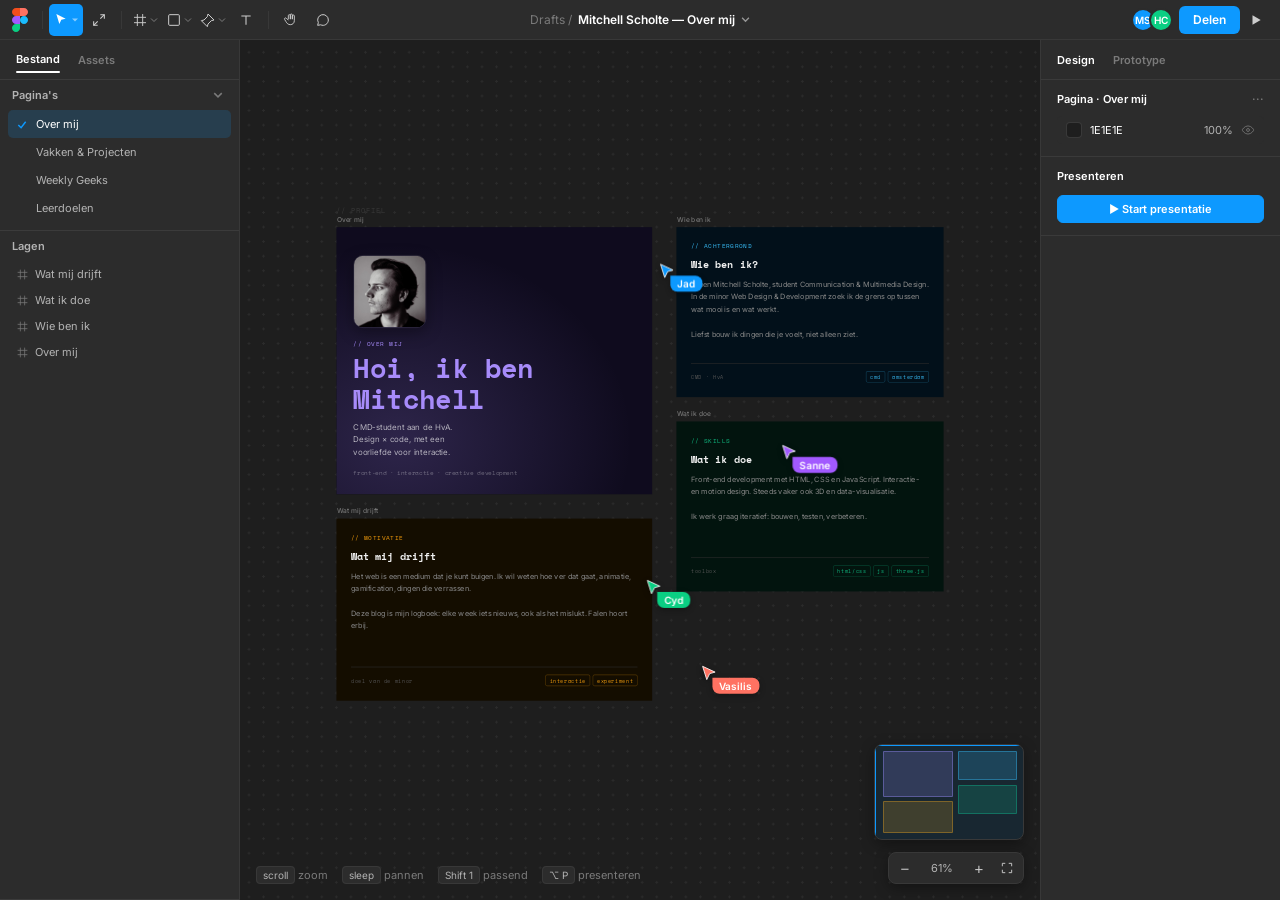
==== commit 18ec9f47: "delete not used files" ====
--- a/index.html
+++ b/index.html
@@ -22,13 +22,7 @@
 <div class="toolbar">
   <div class="tb-group tb-left">
     <div class="tb-logo" title="Hoofdmenu">
-      <svg width="16" height="24" viewBox="0 0 38 57" fill="none">
-        <path d="M19 28.5a9.5 9.5 0 119.5 9.5H19V28.5z" fill="#1ABCFE"/>
-        <path d="M9.5 47.5A9.5 9.5 0 0119 38v9.5a9.5 9.5 0 11-9.5 0z" fill="#0ACF83"/>
-        <path d="M19 0v19h9.5a9.5 9.5 0 100-19H19z" fill="#FF7262"/>
-        <path d="M0 9.5A9.5 9.5 0 009.5 19H19V0H9.5A9.5 9.5 0 000 9.5z" fill="#F24E1E"/>
-        <path d="M0 28.5A9.5 9.5 0 009.5 38H19V19H9.5A9.5 9.5 0 000 28.5z" fill="#A259FF"/>
-      </svg>
+      <img src="favicon.svg" width="16" height="24" alt="Figma">
     </div>
     <div class="tb-sep"></div>
     <label class="tb-btn" title="Verplaatsen (V)">
